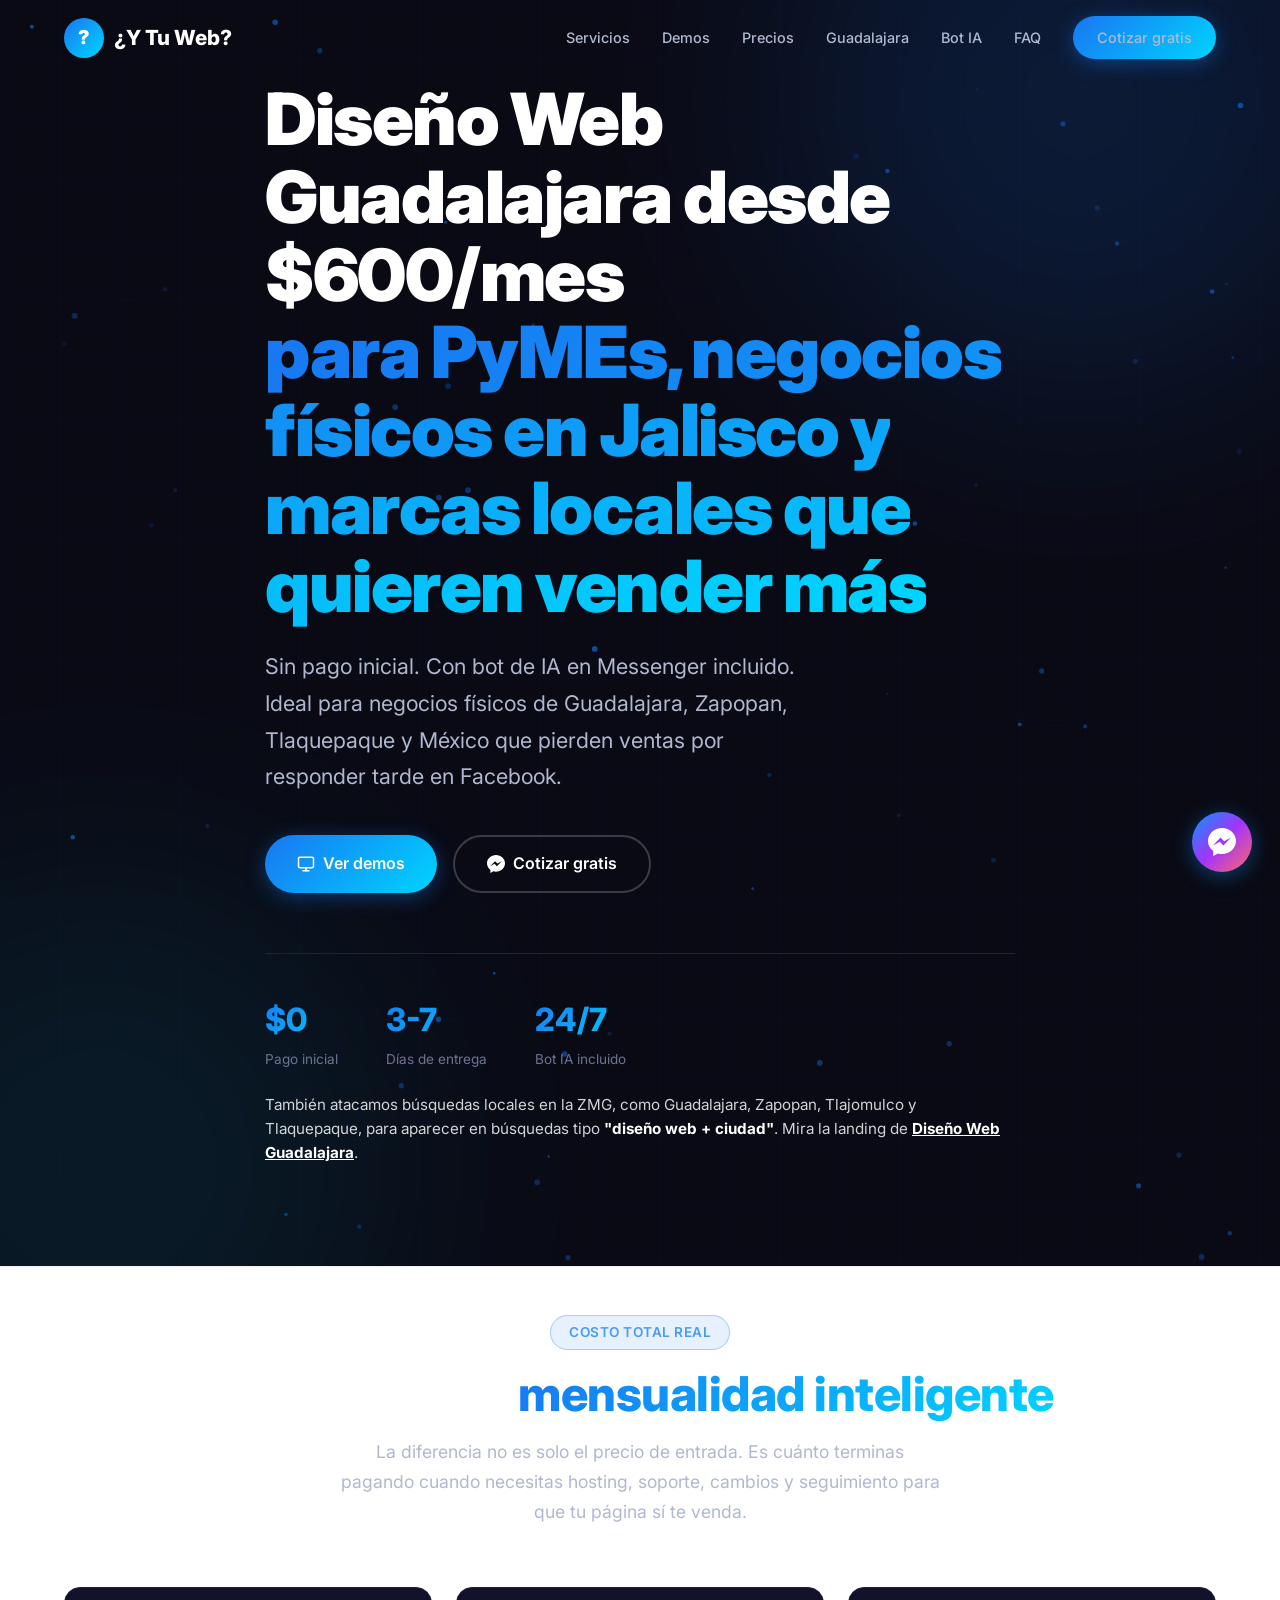
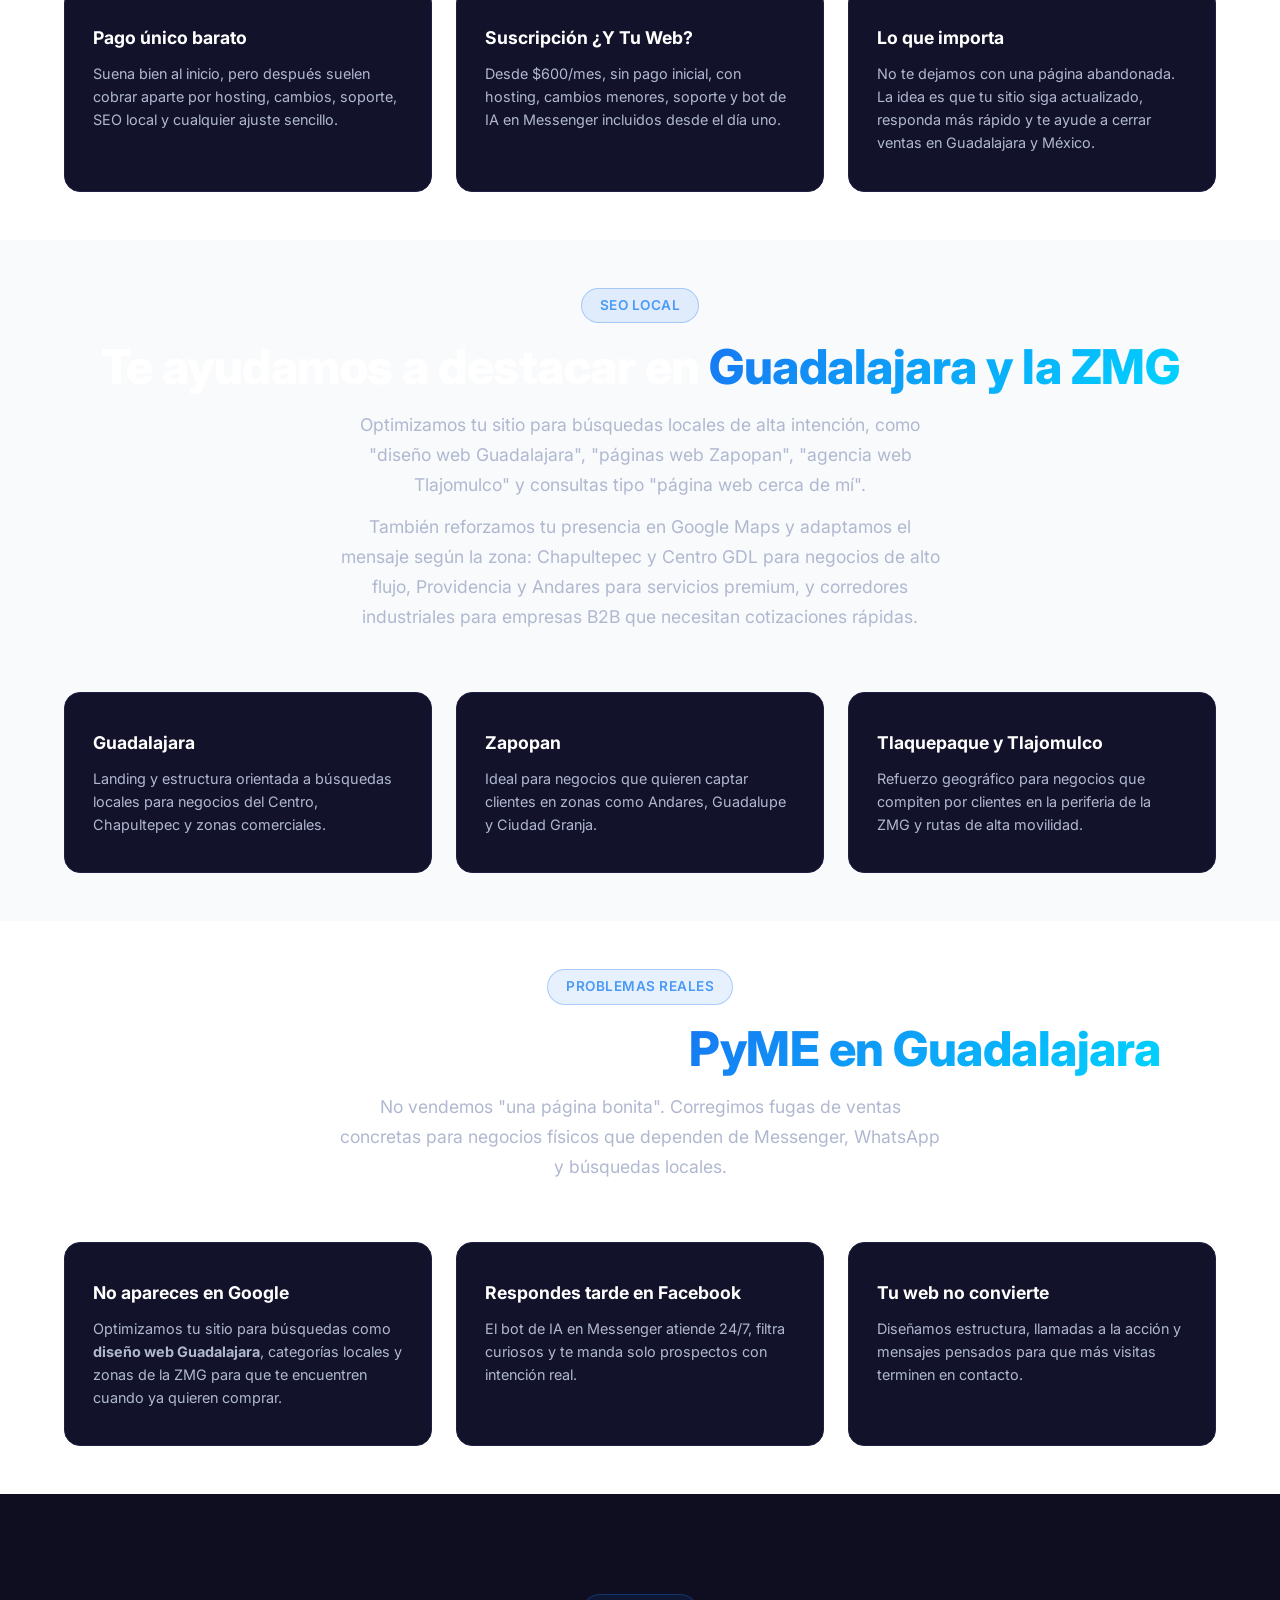
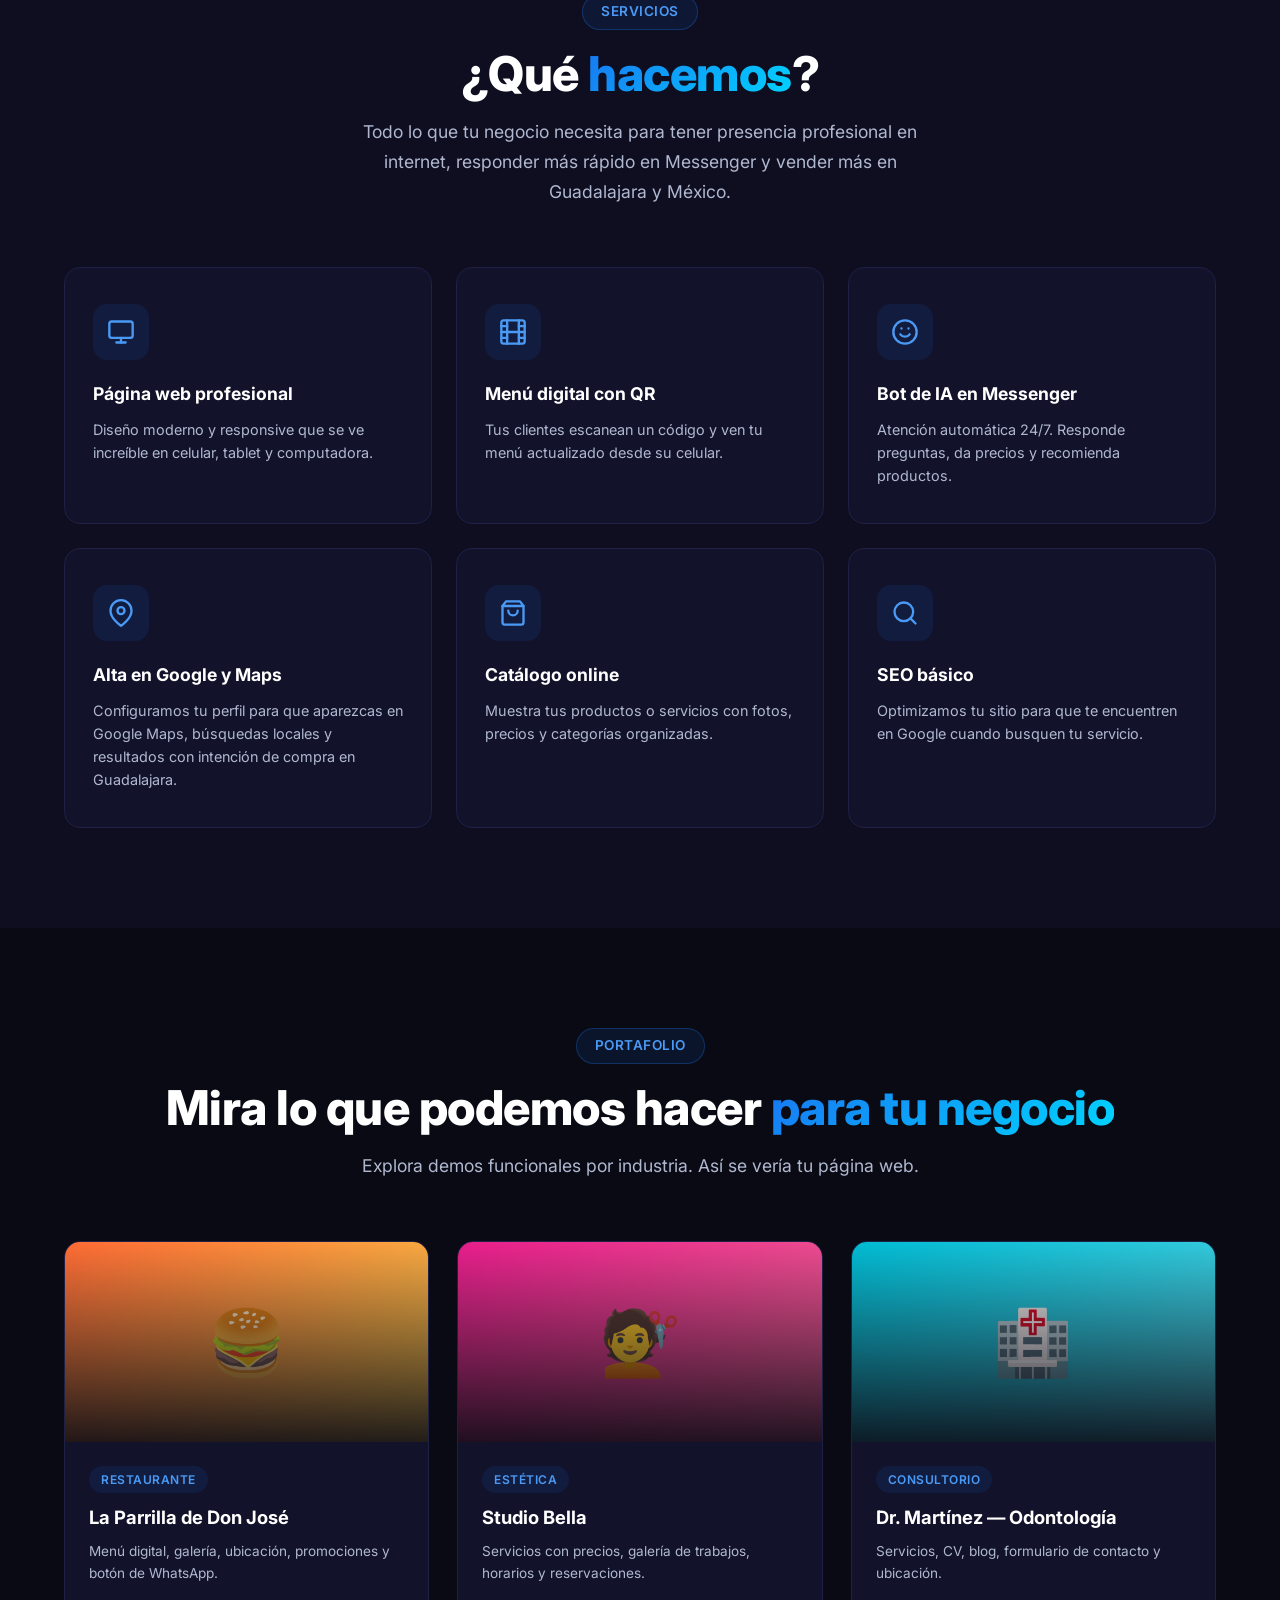
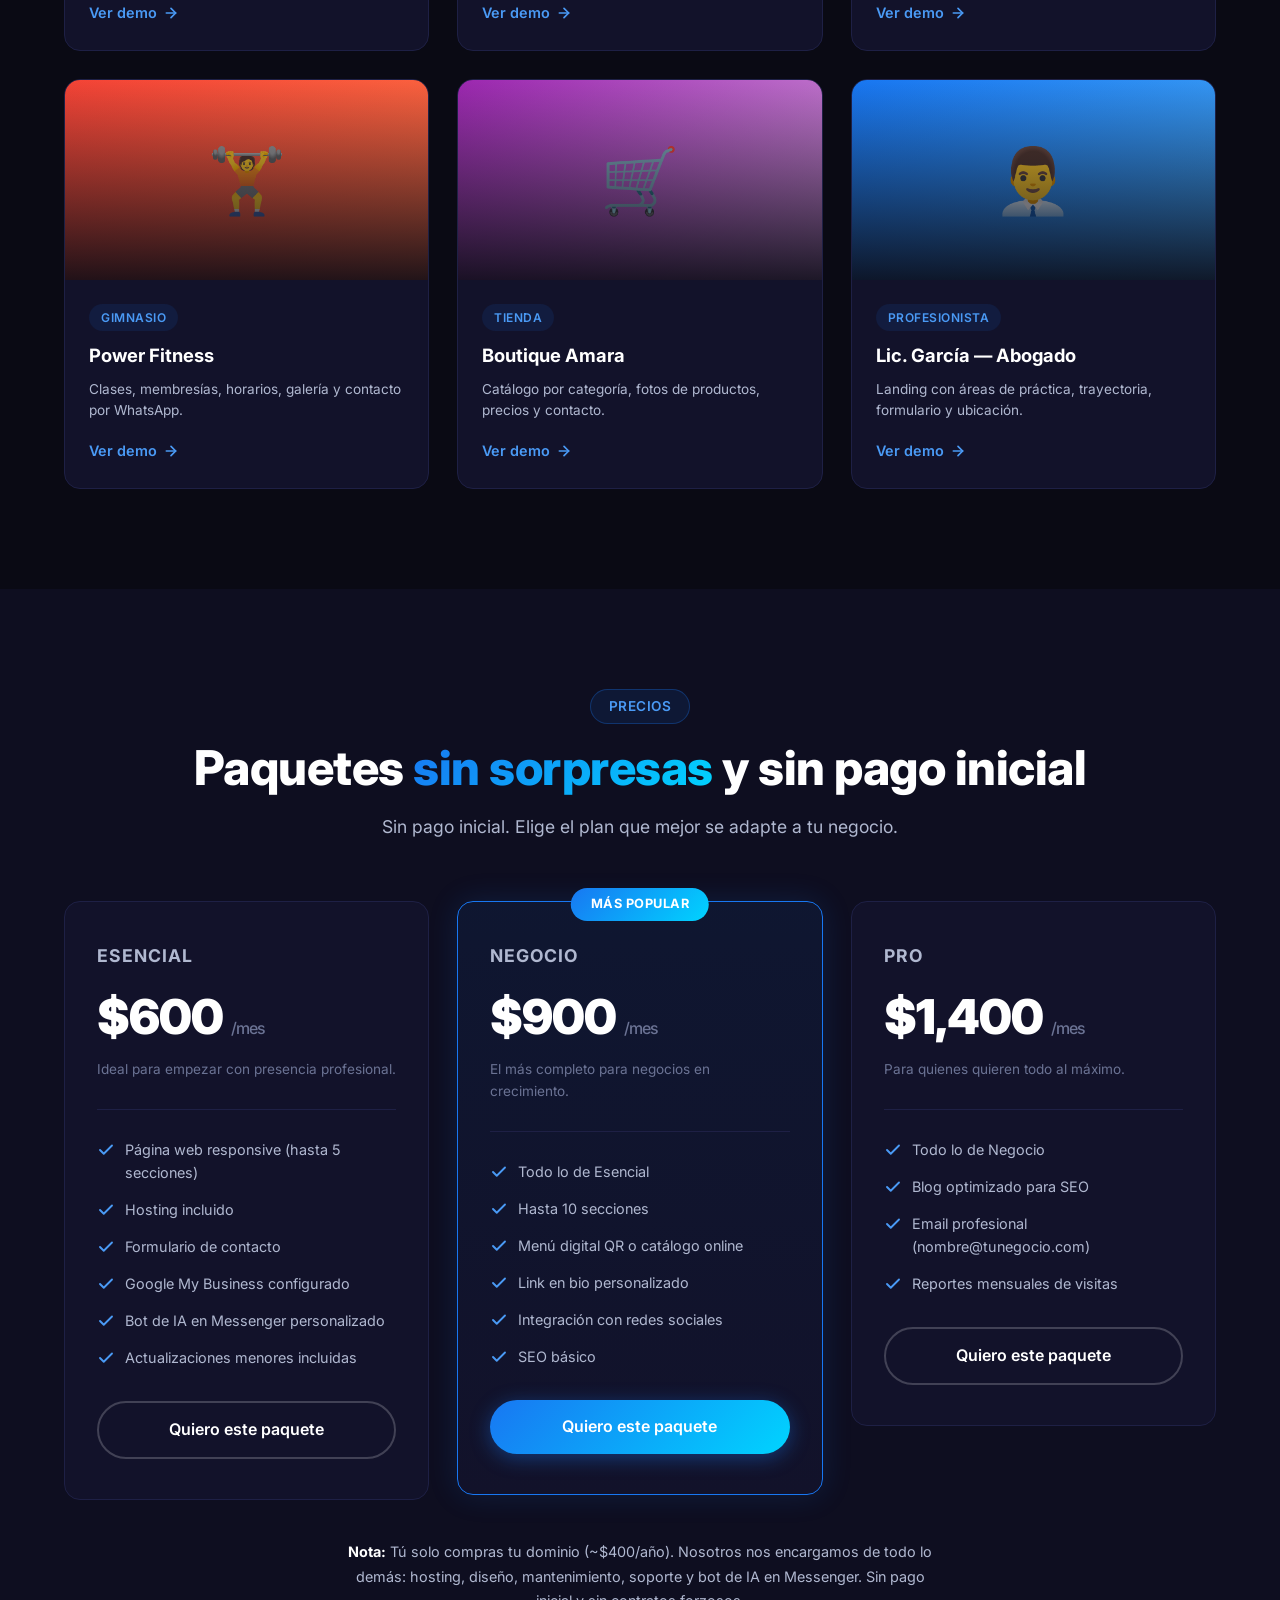
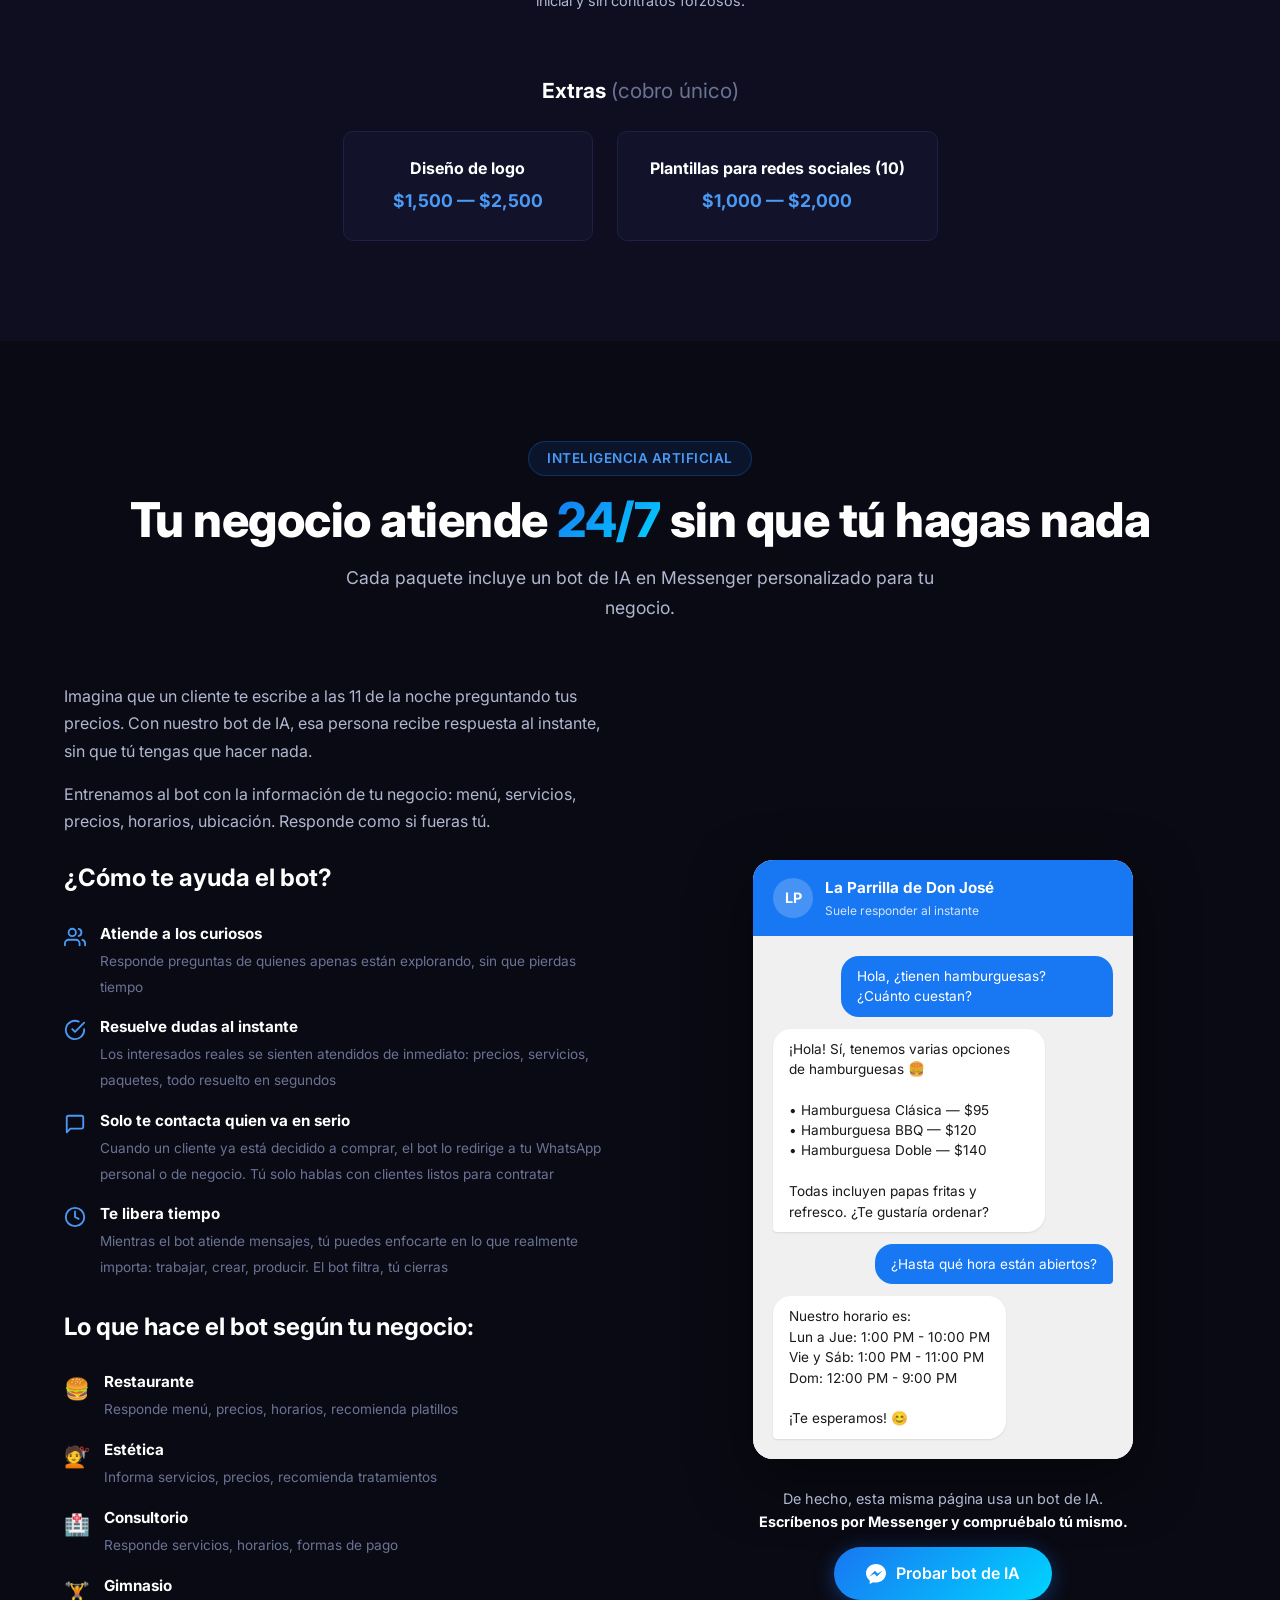
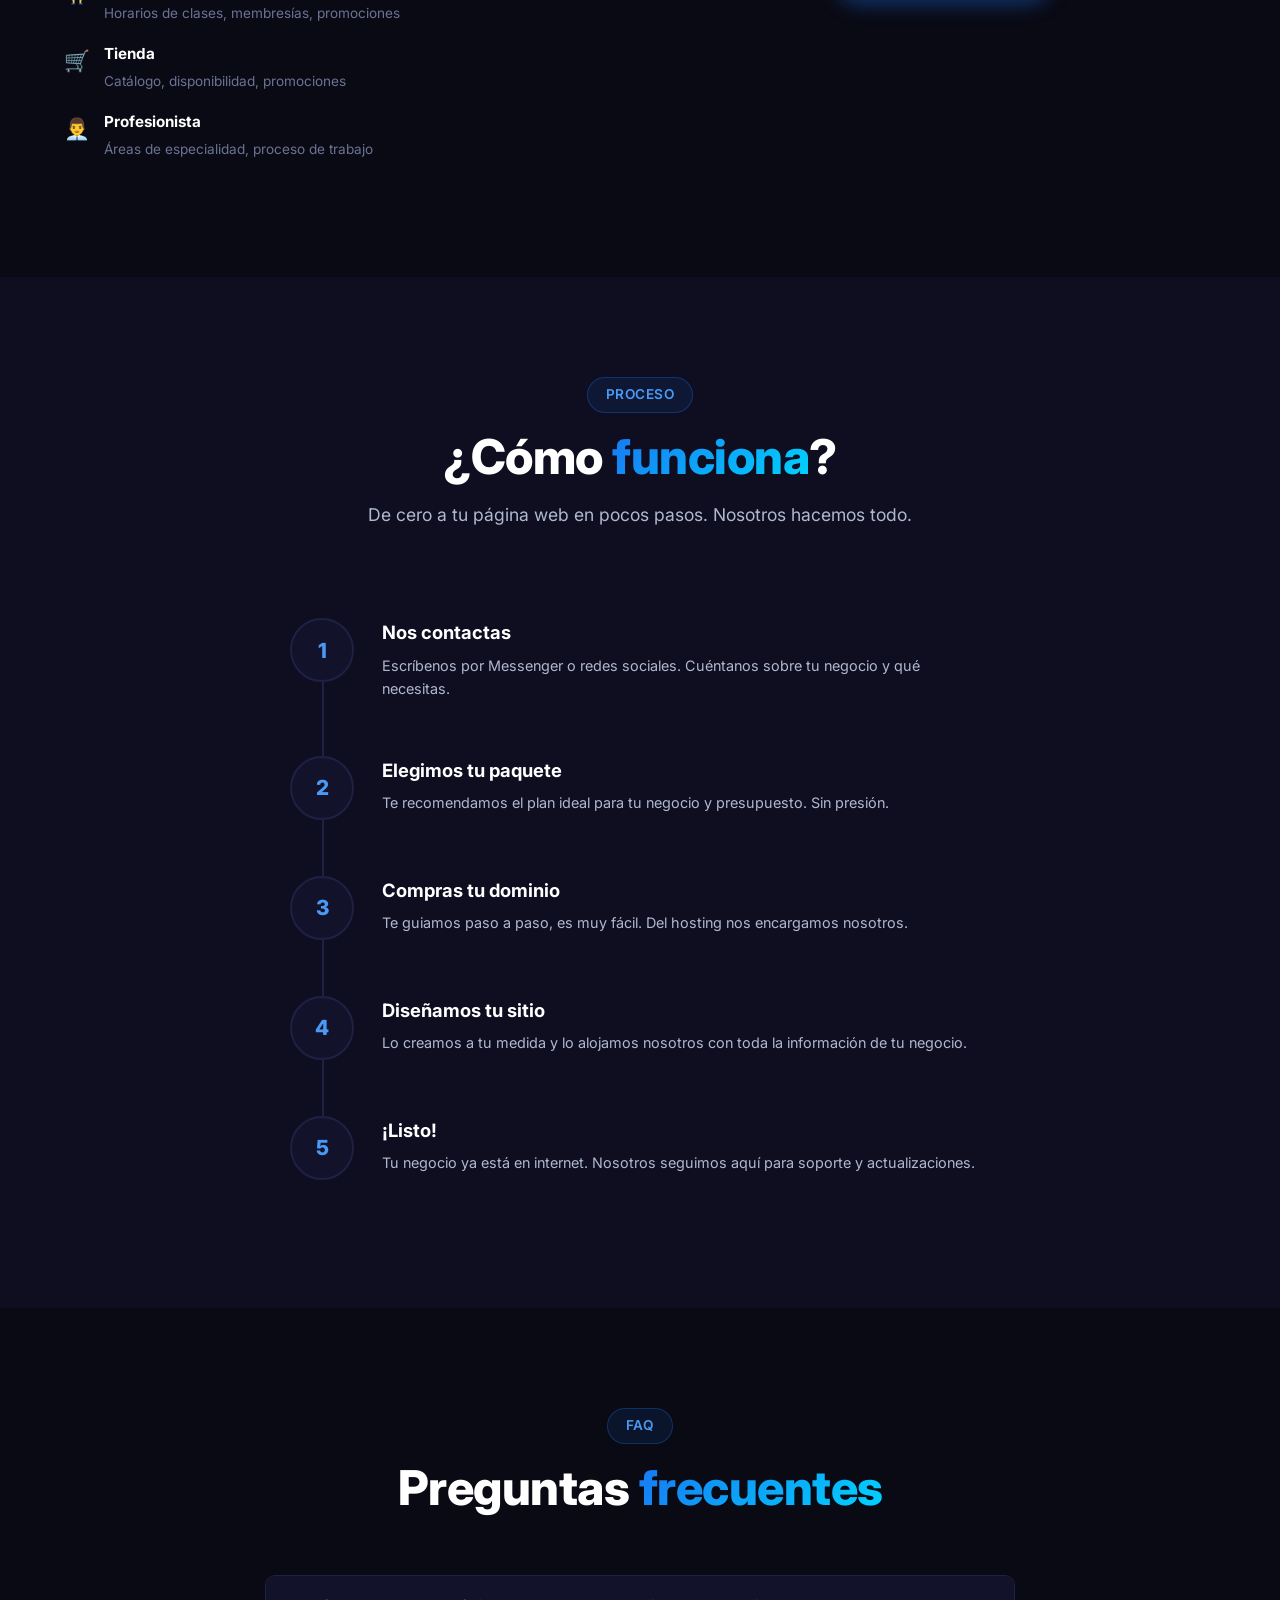
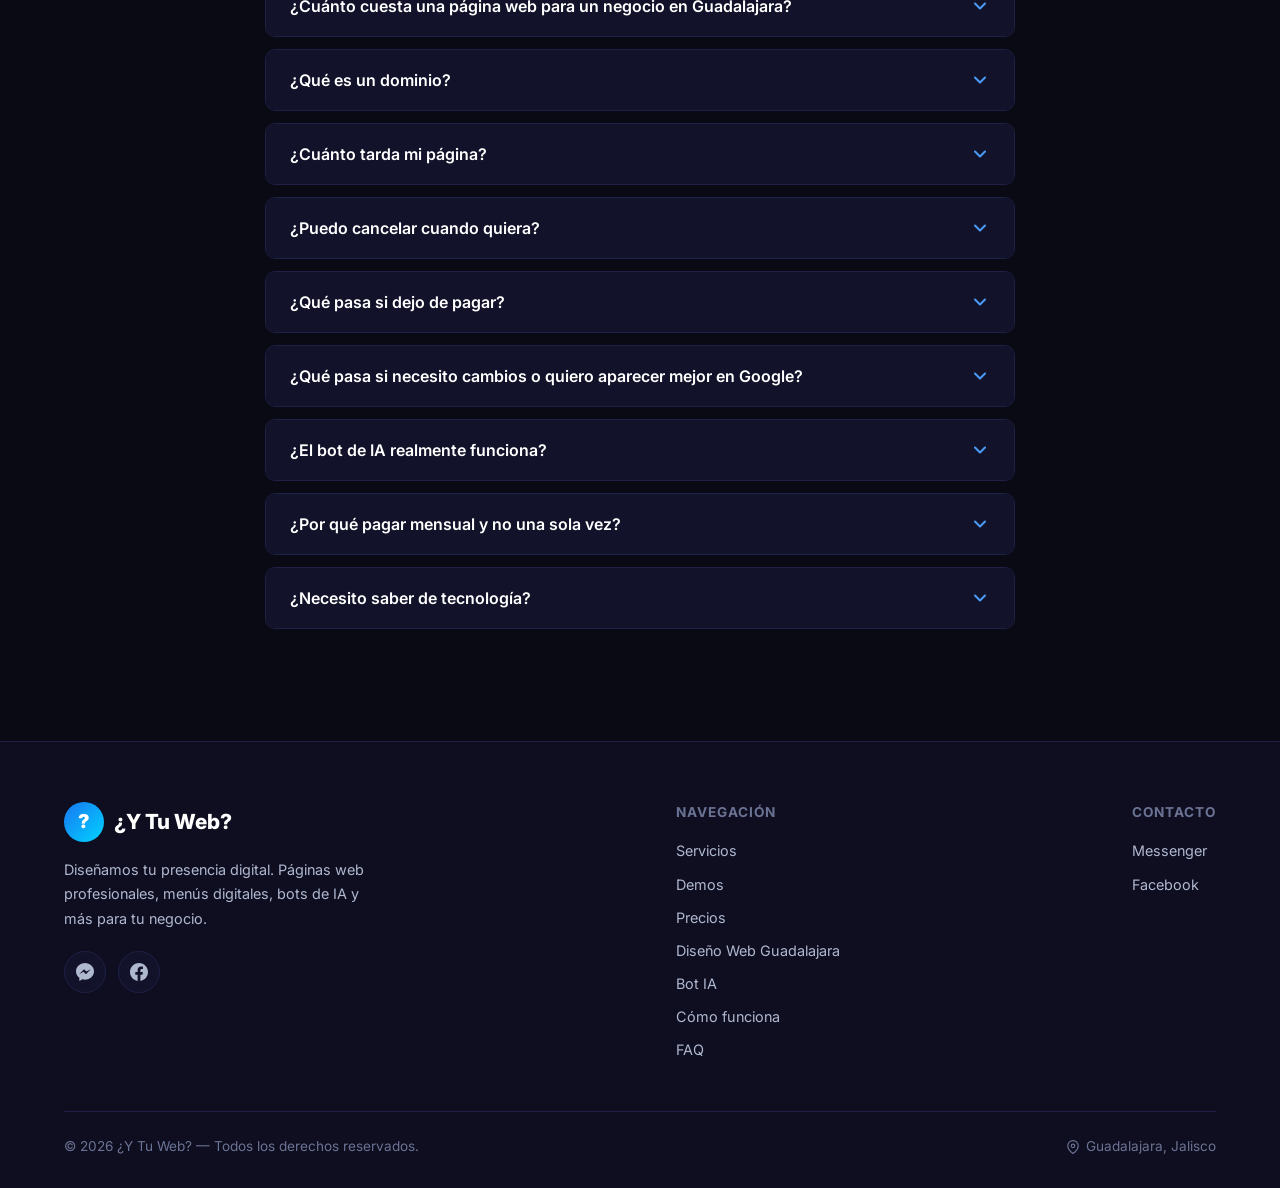
==== index.html @ 3c083272 "seo: correcciones automáticas 2026-05-09" ====
<!DOCTYPE html>
<html lang="es">
<head>
    <meta charset="UTF-8">
    <meta name="viewport" content="width=device-width, initial-scale=1.0">
    <meta name="description" content="Diseño web Guadalajara y México desde $600/mes para PyMEs. Sin pago inicial, hosting incluido y bot de IA en Messenger. Páginas web económicas para negocios físicos que quieren vender más.">
    <meta name="keywords" content="diseño web Guadalajara, diseño web PyMEs Mexico, páginas web económicas pymes México, agencia web suscripcion mensual Mexico, diseño web profesional, página web México, diseño web económico, menú digital, bot IA, Messenger, SEO, sitio web negocio">
    <meta name="author" content="¿Y Tu Web?">
    <meta name="robots" content="index, follow, max-image-preview:large, max-snippet:-1, max-video-preview:-1">
    <meta property="og:title" content="Diseño Web Guadalajara desde $600/mes para PyMEs, sin pago inicial | ¿Y Tu Web?">
    <meta property="og:description" content="Diseño web Guadalajara desde $600/mes, sin pago inicial y con bot de IA en Messenger incluido. Hecho para PyMEs y negocios físicos que no quieren perder ventas por responder tarde.">
    <meta property="og:type" content="website">
    <meta property="og:updated_time" content="2026-05-09T15:00:00-06:00">
    <meta name="theme-color" content="#1877F2">
    <title>Diseño Web Guadalajara y PyMEs México desde $600/mes, sin pago inicial | ¿Y Tu Web?</title>

    <!-- SEO: Canonical + Geo -->
    <link rel="canonical" href="https://ytuweb.mx/">
    <link rel="alternate" hreflang="es-MX" href="https://ytuweb.mx/">
    <link rel="alternate" hreflang="x-default" href="https://ytuweb.mx/">
    <meta name="geo.region" content="MX-JAL">
    <meta name="geo.placename" content="Guadalajara, Jalisco, México">
    <meta name="geo.position" content="20.6597;-103.3496">
    <meta name="ICBM" content="20.6597, -103.3496">

    <!-- Open Graph ampliado -->
    <meta property="og:url" content="https://ytuweb.mx/">
    <meta property="og:locale" content="es_MX">
    <meta property="og:site_name" content="¿Y Tu Web?">
    <meta property="og:image" content="https://ytuweb.mx/assets/og-image.png">
    <meta property="og:image:secure_url" content="https://ytuweb.mx/assets/og-image.png">
    <meta property="og:image:width" content="1200">
    <meta property="og:image:height" content="630">
    <meta property="og:image:alt" content="Diseño Web Guadalajara desde $600 al mes para PyMEs en México">
    <meta property="og:image:type" content="image/png">
    <meta property="business:contact_data:locality" content="Guadalajara">
    <meta property="business:contact_data:region" content="Jalisco">
    <meta property="business:contact_data:country_name" content="México">
    <meta property="business:contact_data:phone_number" content="+52-33-1410-2892">
    <meta name="twitter:card" content="summary_large_image">
    <meta name="twitter:site" content="@ytuwebmx">
    <meta name="twitter:title" content="Diseño Web Guadalajara desde $600/mes, sin pago inicial | ¿Y Tu Web?">
    <meta name="twitter:description" content="Diseño web Guadalajara desde $600/mes, sin pago inicial y con bot de IA en Messenger incluido para PyMEs de México.">
    <meta name="twitter:image" content="https://ytuweb.mx/assets/og-image.png">
    <meta name="twitter:image:alt" content="Diseño Web Guadalajara desde $600 al mes para PyMEs en México">

    <!-- Schema.org JSON-LD: LocalBusiness -->
    <script type="application/ld+json">
    {
      "@context": "https://schema.org",
      "@type": "LocalBusiness",
      "name": "¿Y Tu Web?",
      "url": "https://ytuweb.mx",
      "logo": "https://ytuweb.mx/assets/logo.png",
      "image": "https://ytuweb.mx/assets/og-image.png",
      "description": "Páginas web profesionales para PyMEs en México. Desde $600/mes, sin pago inicial, con hosting incluido y bot de IA en Messenger. Tu negocio en internet en 3 a 7 días hábiles.",
      "priceRange": "$600-$1400 MXN/mes",
      "foundingLocation": {
        "@type": "Place",
        "name": "Guadalajara, Jalisco, México"
      },
      "dateModified": "2026-05-09",
      "telephone": "+52-33-1410-2892",
      "currenciesAccepted": "MXN",
      "paymentAccepted": "Transferencia bancaria, SPEI",
      "areaServed": [
        { "@type": "Country", "name": "México" },
        { "@type": "State", "name": "Jalisco" },
        { "@type": "City", "name": "Guadalajara" },
        { "@type": "City", "name": "Ciudad de México" },
        { "@type": "City", "name": "Monterrey" }
      ],
      "address": {
        "@type": "PostalAddress",
        "streetAddress": "Guadalajara, Jalisco, México",
        "addressLocality": "Guadalajara",
        "addressRegion": "Jalisco",
        "postalCode": "44100",
        "addressCountry": "MX"
      },
      "contactPoint": {
        "@type": "ContactPoint",
        "contactType": "customer service",
        "telephone": "+52-33-1410-2892",
        "availableLanguage": "Spanish",
        "areaServed": "MX",
        "url": "https://m.me/61586769857910"
      },
      "geo": {
        "@type": "GeoCoordinates",
        "latitude": 20.6597,
        "longitude": -103.3496
      },
      "sameAs": [
        "https://www.facebook.com/61586769857910"
      ],
      "hasOfferCatalog": {
        "@type": "OfferCatalog",
        "name": "Planes de página web",
        "itemListElement": [
          {
            "@type": "Offer",
            "name": "Plan Esencial",
            "description": "Página web responsive 5 secciones, hosting, formulario de contacto, Google My Business, Bot IA en Messenger",
            "price": "600",
            "priceCurrency": "MXN",
            "priceSpecification": {
              "@type": "UnitPriceSpecification",
              "price": "600",
              "priceCurrency": "MXN",
              "unitText": "mes"
            }
          },
          {
            "@type": "Offer",
            "name": "Plan Negocio",
            "description": "Hasta 10 secciones, menú QR, link in bio, integración redes sociales, SEO básico",
            "price": "900",
            "priceCurrency": "MXN",
            "priceSpecification": {
              "@type": "UnitPriceSpecification",
              "price": "900",
              "priceCurrency": "MXN",
              "unitText": "mes"
            }
          },
          {
            "@type": "Offer",
            "name": "Plan Pro",
            "description": "Blog SEO optimizado, correo profesional, reportes mensuales, prioridad en soporte",
            "price": "1400",
            "priceCurrency": "MXN",
            "priceSpecification": {
              "@type": "UnitPriceSpecification",
              "price": "1400",
              "priceCurrency": "MXN",
              "unitText": "mes"
            }
          }
        ]
      }
    }
    </script>

    <!-- Schema.org JSON-LD: FAQPage -->
    <script type="application/ld+json">
    {
      "@context": "https://schema.org",
      "@type": "FAQPage",
      "mainEntity": [
        {
          "@type": "Question",
          "name": "¿Qué es un dominio?",
          "acceptedAnswer": {
            "@type": "Answer",
            "text": "Es el nombre de tu página en internet, por ejemplo tunegocio.mx. Cuesta alrededor de $400 al año y nosotros te guiamos para comprarlo."
          }
        },
        {
          "@type": "Question",
          "name": "¿Cuánto tarda mi página?",
          "acceptedAnswer": {
            "@type": "Answer",
            "text": "Entre 3 y 7 días dependiendo del paquete y la cantidad de contenido."
          }
        },
        {
          "@type": "Question",
          "name": "¿Puedo cancelar cuando quiera?",
          "acceptedAnswer": {
            "@type": "Answer",
            "text": "Sí. No hay plazos forzosos ni cobro por cancelación."
          }
        },
        {
          "@type": "Question",
          "name": "¿El bot de IA realmente funciona?",
          "acceptedAnswer": {
            "@type": "Answer",
            "text": "Sí. Lo entrenamos con la información de tu negocio para responder automáticamente por Messenger como si fueras tú."
          }
        },
        {
          "@type": "Question",
          "name": "¿Por qué pagar mensual y no una sola vez?",
          "acceptedAnswer": {
            "@type": "Answer",
            "text": "Porque aquí no pagas solo una página. Pagas hosting, mantenimiento, cambios menores, soporte y el bot de IA activo todos los meses. Una página de pago único suele requerir una inversión inicial alta y luego cobra aparte por cada ajuste."
          }
        },
        {
          "@type": "Question",
          "name": "¿Incluyen alta en Google y apoyo para aparecer en Maps?",
          "acceptedAnswer": {
            "@type": "Answer",
            "text": "Sí. En nuestros paquetes configuramos tu perfil de Google Business Profile para ayudarte a aparecer en Google Maps y reforzar tu visibilidad local junto con tu página web."
          }
        }
      ]
    }
    </script>

    <!-- Schema.org JSON-LD: Organization -->
    <script type="application/ld+json">
    {
      "@context": "https://schema.org",
      "@type": "Organization",
      "@id": "https://ytuweb.mx/#organization",
      "name": "¿Y Tu Web?",
      "url": "https://ytuweb.mx",
      "logo": "https://ytuweb.mx/assets/logo.png",
      "image": "https://ytuweb.mx/assets/og-image.png",
      "description": "Diseño web por suscripción para PyMEs en México desde $600/mes, sin pago inicial y con bot de IA en Messenger.",
      "telephone": "+52-33-1410-2892",
      "sameAs": [
        "https://www.facebook.com/61586769857910"
      ]
    }
    </script>

    <!-- Schema.org JSON-LD: WebSite -->
    <script type="application/ld+json">
    {
      "@context": "https://schema.org",
      "@type": "WebSite",
      "@id": "https://ytuweb.mx/#website",
      "name": "¿Y Tu Web?",
      "url": "https://ytuweb.mx",
      "description": "Páginas web profesionales para PyMEs en México desde $600/mes",
      "inLanguage": "es-MX",
      "publisher": {
        "@id": "https://ytuweb.mx/#organization"
      }
    }
    </script>

    <!-- Schema.org JSON-LD: WebPage -->
    <script type="application/ld+json">
    {
      "@context": "https://schema.org",
      "@type": "WebPage",
      "@id": "https://ytuweb.mx/#webpage",
      "url": "https://ytuweb.mx/",
      "name": "Diseño Web Guadalajara y PyMEs México desde $600/mes, sin pago inicial | ¿Y Tu Web?",
      "description": "Diseño web Guadalajara y México desde $600/mes para PyMEs. Sin pago inicial, hosting incluido y bot de IA en Messenger.",
      "inLanguage": "es-MX",
      "isPartOf": {
        "@id": "https://ytuweb.mx/#website"
      },
      "about": {
        "@id": "https://ytuweb.mx/#organization"
      },
      "breadcrumb": {
        "@id": "https://ytuweb.mx/#breadcrumb"
      },
      "dateModified": "2026-05-09"
    }
    </script>

    <!-- Schema.org JSON-LD: Service -->
    <script type="application/ld+json">
    {
      "@context": "https://schema.org",
      "@type": "Service",
      "name": "Diseño web por suscripción para PyMEs en México",
      "serviceType": "Diseño web profesional con bot de IA en Messenger",
      "provider": {
        "@type": "LocalBusiness",
        "name": "¿Y Tu Web?",
        "url": "https://ytuweb.mx"
      },
      "areaServed": [
        { "@type": "Country", "name": "México" },
        { "@type": "City", "name": "Guadalajara" },
        { "@type": "City", "name": "Zapopan" },
        { "@type": "City", "name": "Tlaquepaque" },
        { "@type": "City", "name": "Tlajomulco de Zúñiga" }
      ],
      "offers": {
        "@type": "AggregateOffer",
        "lowPrice": "600",
        "highPrice": "1400",
        "priceCurrency": "MXN",
        "offerCount": "3"
      }
    }
    </script>

    <!-- Schema.org JSON-LD: BreadcrumbList -->
    <script type="application/ld+json">
    {
      "@context": "https://schema.org",
      "@type": "BreadcrumbList",
      "@id": "https://ytuweb.mx/#breadcrumb",
      "itemListElement": [
        {
          "@type": "ListItem",
          "position": 1,
          "name": "Inicio",
          "item": "https://ytuweb.mx/"
        }
      ]
    }
    </script>

    <!-- Favicon SVG -->
    <link rel="icon" type="image/svg+xml" href="data:image/svg+xml,<svg xmlns='http://www.w3.org/2000/svg' viewBox='0 0 100 100'><circle cx='50' cy='50' r='48' fill='%231877F2'/><text x='50' y='68' text-anchor='middle' font-size='50' font-weight='bold' fill='white'>?</text></svg>">

    <!-- Google Fonts -->
    <link rel="preconnect" href="https://fonts.googleapis.com">
    <link rel="preconnect" href="https://fonts.gstatic.com" crossorigin>
    <link rel="dns-prefetch" href="https://fonts.googleapis.com">
    <link rel="dns-prefetch" href="https://fonts.gstatic.com">
    <link href="https://fonts.googleapis.com/css2?family=Inter:wght@400;500;600;700;800;900&display=swap" rel="stylesheet">

    <link rel="preload" href="css/style.css" as="style">
    <link rel="preload" href="js/main.js" as="script">
    <link rel="stylesheet" href="css/style.css">
</head>
<body>

<!-- ========== NAVBAR ========== -->
<nav class="navbar">
    <div class="container">
        <a href="/" class="nav-logo" aria-label="Ir al inicio de ¿Y Tu Web?">
            <div class="logo-icon">?</div>
            <span>¿Y Tu Web?</span>
        </a>
        <div class="nav-links">
            <a href="#que-hacemos">Servicios</a>
            <a href="#demos">Demos</a>
            <a href="#precios">Precios</a>
            <a href="/guadalajara.html">Guadalajara</a>
            <a href="#bot-ia">Bot IA</a>
            <a href="#faq">FAQ</a>
            <a href="https://m.me/61586769857910" target="_blank" rel="noopener noreferrer" class="btn btn-primary btn-sm nav-cta">Cotizar gratis</a>
        </div>
        <button class="hamburger" aria-label="Menú">
            <span></span>
            <span></span>
            <span></span>
        </button>
    </div>
</nav>

<!-- ========== HERO ========== -->
<section class="hero" id="inicio">
    <div class="hero-bg">
        <canvas id="hero-canvas"></canvas>
        <div class="hero-glow hero-glow-1"></div>
        <div class="hero-glow hero-glow-2"></div>
    </div>
    <div class="container">
        <div class="hero-content">
            <h1 class="hero-title">
                Diseño Web Guadalajara desde $600/mes<br>
                <span class="highlight">para PyMEs, negocios físicos en Jalisco y marcas locales que quieren vender más</span>
            </h1>
            <p class="hero-subtitle">
                Sin pago inicial. Con bot de IA en Messenger incluido. Ideal para negocios físicos de Guadalajara, Zapopan, Tlaquepaque y México que pierden ventas por responder tarde en Facebook.
            </p>
            <div class="hero-buttons">
                <a href="#demos" class="btn btn-primary">
                    <svg width="18" height="18" viewBox="0 0 24 24" fill="none" stroke="currentColor" stroke-width="2" stroke-linecap="round" stroke-linejoin="round"><rect x="2" y="3" width="20" height="14" rx="2"/><line x1="8" y1="21" x2="16" y2="21"/><line x1="12" y1="17" x2="12" y2="21"/></svg>
                    Ver demos
                </a>
                <a href="https://m.me/61586769857910" target="_blank" rel="noopener noreferrer" class="btn btn-outline">
                    <svg width="18" height="18" viewBox="0 0 24 24" fill="currentColor"><path d="M12 0C5.373 0 0 4.974 0 11.111c0 3.498 1.744 6.614 4.469 8.654V24l4.088-2.242c1.092.3 2.246.464 3.443.464 6.627 0 12-4.975 12-11.111C24 4.974 18.627 0 12 0zm1.191 14.963l-3.055-3.26-5.963 3.26L10.732 8.2l3.131 3.259L19.752 8.2l-6.561 6.763z"/></svg>
                    Cotizar gratis
                </a>
            </div>
            <div class="hero-stats">
                <div class="hero-stat">
                    <div class="hero-stat-number">$0</div>
                    <div class="hero-stat-label">Pago inicial</div>
                </div>
                <div class="hero-stat">
                    <div class="hero-stat-number">3-7</div>
                    <div class="hero-stat-label">Días de entrega</div>
                </div>
                <div class="hero-stat">
                    <div class="hero-stat-number">24/7</div>
                    <div class="hero-stat-label">Bot IA incluido</div>
                </div>
            </div>
            <p style="margin-top: 22px; color: rgba(255,255,255,0.82); font-size: 0.95rem;">
                También atacamos búsquedas locales en la ZMG, como Guadalajara, Zapopan, Tlajomulco y Tlaquepaque, para aparecer en búsquedas tipo
                <strong style="color:#fff;">"diseño web + ciudad"</strong>. Mira la landing de
                <a href="/guadalajara.html" style="color: #fff; font-weight: 700; text-decoration: underline;">Diseño Web Guadalajara</a>.
            </p>
        </div>
    </div>
</section>

<!-- ========== TCO / OBJECIÓN MENSUALIDAD ========== -->
<section id="tco" style="padding: 48px 0; background: #ffffff; border-top: 1px solid rgba(15,23,42,0.06);">
    <div class="container">
        <div class="section-header reveal">
            <span class="section-badge">Costo total real</span>
            <h2 class="section-title">¿Pago único o <span class="highlight">mensualidad inteligente</span>?</h2>
            <p class="section-subtitle">La diferencia no es solo el precio de entrada. Es cuánto terminas pagando cuando necesitas hosting, soporte, cambios y seguimiento para que tu página sí te venda.</p>
        </div>
        <div class="services-grid">
            <div class="service-card reveal reveal-delay-1">
                <h3>Pago único barato</h3>
                <p>Suena bien al inicio, pero después suelen cobrar aparte por hosting, cambios, soporte, SEO local y cualquier ajuste sencillo.</p>
            </div>
            <div class="service-card reveal reveal-delay-2">
                <h3>Suscripción ¿Y Tu Web?</h3>
                <p>Desde $600/mes, sin pago inicial, con hosting, cambios menores, soporte y bot de IA en Messenger incluidos desde el día uno.</p>
            </div>
            <div class="service-card reveal reveal-delay-3">
                <h3>Lo que importa</h3>
                <p>No te dejamos con una página abandonada. La idea es que tu sitio siga actualizado, responda más rápido y te ayude a cerrar ventas en Guadalajara y México.</p>
            </div>
        </div>
    </div>
</section>

<!-- ========== COBERTURA LOCAL SEO ========== -->
<section id="cobertura-local" style="background:#f8fafc; padding:48px 0;">
    <div class="container">
        <div class="section-header reveal">
            <span class="section-badge">SEO local</span>
            <h2 class="section-title">Te ayudamos a destacar en <span class="highlight">Guadalajara y la ZMG</span></h2>
            <p class="section-subtitle">Optimizamos tu sitio para búsquedas locales de alta intención, como "diseño web Guadalajara", "páginas web Zapopan", "agencia web Tlajomulco" y consultas tipo "página web cerca de mí".</p>
            <p class="section-subtitle" style="margin-top: 12px;">También reforzamos tu presencia en Google Maps y adaptamos el mensaje según la zona: Chapultepec y Centro GDL para negocios de alto flujo, Providencia y Andares para servicios premium, y corredores industriales para empresas B2B que necesitan cotizaciones rápidas.</p>
        </div>
        <div class="services-grid">
            <div class="service-card reveal reveal-delay-1">
                <h3>Guadalajara</h3>
                <p>Landing y estructura orientada a búsquedas locales para negocios del Centro, Chapultepec y zonas comerciales.</p>
            </div>
            <div class="service-card reveal reveal-delay-2">
                <h3>Zapopan</h3>
                <p>Ideal para negocios que quieren captar clientes en zonas como Andares, Guadalupe y Ciudad Granja.</p>
            </div>
            <div class="service-card reveal reveal-delay-3">
                <h3>Tlaquepaque y Tlajomulco</h3>
                <p>Refuerzo geográfico para negocios que compiten por clientes en la periferia de la ZMG y rutas de alta movilidad.</p>
            </div>
        </div>
    </div>
</section>

<!-- ========== PROBLEMAS QUE RESOLVEMOS ========== -->
<section id="problemas" style="padding: 48px 0; background: #fff;">
    <div class="container">
        <div class="section-header reveal">
            <span class="section-badge">Problemas reales</span>
            <h2 class="section-title">Lo que más le duele a una <span class="highlight">PyME en Guadalajara</span></h2>
            <p class="section-subtitle">No vendemos "una página bonita". Corregimos fugas de ventas concretas para negocios físicos que dependen de Messenger, WhatsApp y búsquedas locales.</p>
        </div>
        <div class="services-grid">
            <div class="service-card reveal reveal-delay-1">
                <h3>No apareces en Google</h3>
                <p>Optimizamos tu sitio para búsquedas como <strong>diseño web Guadalajara</strong>, categorías locales y zonas de la ZMG para que te encuentren cuando ya quieren comprar.</p>
            </div>
            <div class="service-card reveal reveal-delay-2">
                <h3>Respondes tarde en Facebook</h3>
                <p>El bot de IA en Messenger atiende 24/7, filtra curiosos y te manda solo prospectos con intención real.</p>
            </div>
            <div class="service-card reveal reveal-delay-3">
                <h3>Tu web no convierte</h3>
                <p>Diseñamos estructura, llamadas a la acción y mensajes pensados para que más visitas terminen en contacto.</p>
            </div>
        </div>
    </div>
</section>

<!-- ========== QUE HACEMOS ========== -->
<section id="que-hacemos">
    <div class="container">
        <div class="section-header reveal">
            <span class="section-badge">Servicios</span>
            <h2 class="section-title">¿Qué <span class="highlight">hacemos</span>?</h2>
            <p class="section-subtitle">Todo lo que tu negocio necesita para tener presencia profesional en internet, responder más rápido en Messenger y vender más en Guadalajara y México.</p>
        </div>
        <div class="services-grid">
            <div class="service-card reveal reveal-delay-1">
                <div class="service-icon">
                    <svg width="28" height="28" viewBox="0 0 24 24" fill="none" stroke="currentColor" stroke-width="2" stroke-linecap="round" stroke-linejoin="round"><rect x="2" y="3" width="20" height="14" rx="2"/><line x1="8" y1="21" x2="16" y2="21"/><line x1="12" y1="17" x2="12" y2="21"/></svg>
                </div>
                <h3>Página web profesional</h3>
                <p>Diseño moderno y responsive que se ve increíble en celular, tablet y computadora.</p>
            </div>
            <div class="service-card reveal reveal-delay-2">
                <div class="service-icon">
                    <svg width="28" height="28" viewBox="0 0 24 24" fill="none" stroke="currentColor" stroke-width="2" stroke-linecap="round" stroke-linejoin="round"><rect x="2" y="2" width="20" height="20" rx="2"/><path d="M7 2v20"/><path d="M17 2v20"/><path d="M2 12h20"/><path d="M2 7h5"/><path d="M2 17h5"/><path d="M17 7h5"/><path d="M17 17h5"/></svg>
                </div>
                <h3>Menú digital con QR</h3>
                <p>Tus clientes escanean un código y ven tu menú actualizado desde su celular.</p>
            </div>
            <div class="service-card reveal reveal-delay-3">
                <div class="service-icon">
                    <svg width="28" height="28" viewBox="0 0 24 24" fill="none" stroke="currentColor" stroke-width="2" stroke-linecap="round" stroke-linejoin="round"><path d="M12 2a10 10 0 0 1 10 10 10 10 0 0 1-10 10A10 10 0 0 1 2 12 10 10 0 0 1 12 2z"/><path d="M8 14s1.5 2 4 2 4-2 4-2"/><line x1="9" y1="9" x2="9.01" y2="9"/><line x1="15" y1="9" x2="15.01" y2="9"/></svg>
                </div>
                <h3>Bot de IA en Messenger</h3>
                <p>Atención automática 24/7. Responde preguntas, da precios y recomienda productos.</p>
            </div>
            <div class="service-card reveal reveal-delay-4">
                <div class="service-icon">
                    <svg width="28" height="28" viewBox="0 0 24 24" fill="none" stroke="currentColor" stroke-width="2" stroke-linecap="round" stroke-linejoin="round"><path d="M21 10c0 7-9 13-9 13s-9-6-9-13a9 9 0 0 1 18 0z"/><circle cx="12" cy="10" r="3"/></svg>
                </div>
                <h3>Alta en Google y Maps</h3>
                <p>Configuramos tu perfil para que aparezcas en Google Maps, búsquedas locales y resultados con intención de compra en Guadalajara.</p>
            </div>
            <div class="service-card reveal reveal-delay-5">
                <div class="service-icon">
                    <svg width="28" height="28" viewBox="0 0 24 24" fill="none" stroke="currentColor" stroke-width="2" stroke-linecap="round" stroke-linejoin="round"><path d="M6 2L3 6v14a2 2 0 002 2h14a2 2 0 002-2V6l-3-4z"/><line x1="3" y1="6" x2="21" y2="6"/><path d="M16 10a4 4 0 01-8 0"/></svg>
                </div>
                <h3>Catálogo online</h3>
                <p>Muestra tus productos o servicios con fotos, precios y categorías organizadas.</p>
            </div>
            <div class="service-card reveal reveal-delay-6">
                <div class="service-icon">
                    <svg width="28" height="28" viewBox="0 0 24 24" fill="none" stroke="currentColor" stroke-width="2" stroke-linecap="round" stroke-linejoin="round"><circle cx="11" cy="11" r="8"/><line x1="21" y1="21" x2="16.65" y2="16.65"/></svg>
                </div>
                <h3>SEO básico</h3>
                <p>Optimizamos tu sitio para que te encuentren en Google cuando busquen tu servicio.</p>
            </div>
        </div>
    </div>
</section>

<!-- ========== DEMOS ========== -->
<section id="demos">
    <div class="container">
        <div class="section-header reveal">
            <span class="section-badge">Portafolio</span>
            <h2 class="section-title">Mira lo que podemos hacer <span class="highlight">para tu negocio</span></h2>
            <p class="section-subtitle">Explora demos funcionales por industria. Así se vería tu página web.</p>
        </div>
        <div class="demos-grid">

            <!-- Restaurante -->
            <a href="demos/restaurante.html" class="demo-card reveal reveal-delay-1">
                <div class="demo-card-image">
                    <div class="demo-gradient" style="background: linear-gradient(135deg, #ff6b35, #f7c948);">
                        <span style="font-size:4rem;">🍔</span>
                    </div>
                    <div class="demo-overlay"></div>
                </div>
                <div class="demo-card-body">
                    <span class="demo-card-industry">Restaurante</span>
                    <h3>La Parrilla de Don José</h3>
                    <p>Menú digital, galería, ubicación, promociones y botón de WhatsApp.</p>
                    <span class="demo-card-link">
                        Ver demo
                        <svg width="16" height="16" viewBox="0 0 24 24" fill="none" stroke="currentColor" stroke-width="2.5" stroke-linecap="round" stroke-linejoin="round"><line x1="5" y1="12" x2="19" y2="12"/><polyline points="12 5 19 12 12 19"/></svg>
                    </span>
                </div>
            </a>

            <!-- Estética -->
            <a href="demos/estetica.html" class="demo-card reveal reveal-delay-2">
                <div class="demo-card-image">
                    <div class="demo-gradient" style="background: linear-gradient(135deg, #e91e8c, #f06292);">
                        <span style="font-size:4rem;">💇</span>
                    </div>
                    <div class="demo-overlay"></div>
                </div>
                <div class="demo-card-body">
                    <span class="demo-card-industry">Estética</span>
                    <h3>Studio Bella</h3>
                    <p>Servicios con precios, galería de trabajos, horarios y reservaciones.</p>
                    <span class="demo-card-link">
                        Ver demo
                        <svg width="16" height="16" viewBox="0 0 24 24" fill="none" stroke="currentColor" stroke-width="2.5" stroke-linecap="round" stroke-linejoin="round"><line x1="5" y1="12" x2="19" y2="12"/><polyline points="12 5 19 12 12 19"/></svg>
                    </span>
                </div>
            </a>

            <!-- Consultorio -->
            <a href="demos/consultorio.html" class="demo-card reveal reveal-delay-3">
                <div class="demo-card-image">
                    <div class="demo-gradient" style="background: linear-gradient(135deg, #00bcd4, #4dd0e1);">
                        <span style="font-size:4rem;">🏥</span>
                    </div>
                    <div class="demo-overlay"></div>
                </div>
                <div class="demo-card-body">
                    <span class="demo-card-industry">Consultorio</span>
                    <h3>Dr. Martínez — Odontología</h3>
                    <p>Servicios, CV, blog, formulario de contacto y ubicación.</p>
                    <span class="demo-card-link">
                        Ver demo
                        <svg width="16" height="16" viewBox="0 0 24 24" fill="none" stroke="currentColor" stroke-width="2.5" stroke-linecap="round" stroke-linejoin="round"><line x1="5" y1="12" x2="19" y2="12"/><polyline points="12 5 19 12 12 19"/></svg>
                    </span>
                </div>
            </a>

            <!-- Gimnasio -->
            <a href="demos/gimnasio.html" class="demo-card reveal reveal-delay-4">
                <div class="demo-card-image">
                    <div class="demo-gradient" style="background: linear-gradient(135deg, #f44336, #ff7043);">
                        <span style="font-size:4rem;">🏋️</span>
                    </div>
                    <div class="demo-overlay"></div>
                </div>
                <div class="demo-card-body">
                    <span class="demo-card-industry">Gimnasio</span>
                    <h3>Power Fitness</h3>
                    <p>Clases, membresías, horarios, galería y contacto por WhatsApp.</p>
                    <span class="demo-card-link">
                        Ver demo
                        <svg width="16" height="16" viewBox="0 0 24 24" fill="none" stroke="currentColor" stroke-width="2.5" stroke-linecap="round" stroke-linejoin="round"><line x1="5" y1="12" x2="19" y2="12"/><polyline points="12 5 19 12 12 19"/></svg>
                    </span>
                </div>
            </a>

            <!-- Tienda -->
            <a href="demos/tienda.html" class="demo-card reveal reveal-delay-5">
                <div class="demo-card-image">
                    <div class="demo-gradient" style="background: linear-gradient(135deg, #9c27b0, #ce93d8);">
                        <span style="font-size:4rem;">🛒</span>
                    </div>
                    <div class="demo-overlay"></div>
                </div>
                <div class="demo-card-body">
                    <span class="demo-card-industry">Tienda</span>
                    <h3>Boutique Amara</h3>
                    <p>Catálogo por categoría, fotos de productos, precios y contacto.</p>
                    <span class="demo-card-link">
                        Ver demo
                        <svg width="16" height="16" viewBox="0 0 24 24" fill="none" stroke="currentColor" stroke-width="2.5" stroke-linecap="round" stroke-linejoin="round"><line x1="5" y1="12" x2="19" y2="12"/><polyline points="12 5 19 12 12 19"/></svg>
                    </span>
                </div>
            </a>

            <!-- Profesionista -->
            <a href="demos/profesionista.html" class="demo-card reveal reveal-delay-6">
                <div class="demo-card-image">
                    <div class="demo-gradient" style="background: linear-gradient(135deg, #1877F2, #42a5f5);">
                        <span style="font-size:4rem;">👨‍💼</span>
                    </div>
                    <div class="demo-overlay"></div>
                </div>
                <div class="demo-card-body">
                    <span class="demo-card-industry">Profesionista</span>
                    <h3>Lic. García — Abogado</h3>
                    <p>Landing con áreas de práctica, trayectoria, formulario y ubicación.</p>
                    <span class="demo-card-link">
                        Ver demo
                        <svg width="16" height="16" viewBox="0 0 24 24" fill="none" stroke="currentColor" stroke-width="2.5" stroke-linecap="round" stroke-linejoin="round"><line x1="5" y1="12" x2="19" y2="12"/><polyline points="12 5 19 12 12 19"/></svg>
                    </span>
                </div>
            </a>

        </div>
    </div>
</section>

<!-- ========== PRECIOS ========== -->
<section id="precios">
    <div class="container">
        <div class="section-header reveal">
            <span class="section-badge">Precios</span>
            <h2 class="section-title">Paquetes <span class="highlight">sin sorpresas</span> y sin pago inicial</h2>
            <p class="section-subtitle">Sin pago inicial. Elige el plan que mejor se adapte a tu negocio.</p>
        </div>
        <div class="pricing-grid">

            <!-- Esencial -->
            <div class="pricing-card reveal reveal-delay-1">
                <div class="pricing-name">Esencial</div>
                <div class="pricing-price">$600 <span>/mes</span></div>
                <div class="pricing-desc">Ideal para empezar con presencia profesional.</div>
                <ul class="pricing-features">
                    <li>
                        <svg width="18" height="18" viewBox="0 0 24 24" fill="none" stroke="currentColor" stroke-width="2.5" stroke-linecap="round" stroke-linejoin="round"><polyline points="20 6 9 17 4 12"/></svg>
                        Página web responsive (hasta 5 secciones)
                    </li>
                    <li>
                        <svg width="18" height="18" viewBox="0 0 24 24" fill="none" stroke="currentColor" stroke-width="2.5" stroke-linecap="round" stroke-linejoin="round"><polyline points="20 6 9 17 4 12"/></svg>
                        Hosting incluido
                    </li>
                    <li>
                        <svg width="18" height="18" viewBox="0 0 24 24" fill="none" stroke="currentColor" stroke-width="2.5" stroke-linecap="round" stroke-linejoin="round"><polyline points="20 6 9 17 4 12"/></svg>
                        Formulario de contacto
                    </li>
                    <li>
                        <svg width="18" height="18" viewBox="0 0 24 24" fill="none" stroke="currentColor" stroke-width="2.5" stroke-linecap="round" stroke-linejoin="round"><polyline points="20 6 9 17 4 12"/></svg>
                        Google My Business configurado
                    </li>
                    <li>
                        <svg width="18" height="18" viewBox="0 0 24 24" fill="none" stroke="currentColor" stroke-width="2.5" stroke-linecap="round" stroke-linejoin="round"><polyline points="20 6 9 17 4 12"/></svg>
                        Bot de IA en Messenger personalizado
                    </li>
                    <li>
                        <svg width="18" height="18" viewBox="0 0 24 24" fill="none" stroke="currentColor" stroke-width="2.5" stroke-linecap="round" stroke-linejoin="round"><polyline points="20 6 9 17 4 12"/></svg>
                        Actualizaciones menores incluidas
                    </li>
                </ul>
                <a href="https://m.me/61586769857910" target="_blank" class="btn btn-outline">Quiero este paquete</a>
            </div>

            <!-- Negocio -->
            <div class="pricing-card featured reveal reveal-delay-2">
                <span class="pricing-badge">Más popular</span>
                <div class="pricing-name">Negocio</div>
                <div class="pricing-price">$900 <span>/mes</span></div>
                <div class="pricing-desc">El más completo para negocios en crecimiento.</div>
                <ul class="pricing-features">
                    <li>
                        <svg width="18" height="18" viewBox="0 0 24 24" fill="none" stroke="currentColor" stroke-width="2.5" stroke-linecap="round" stroke-linejoin="round"><polyline points="20 6 9 17 4 12"/></svg>
                        Todo lo de Esencial
                    </li>
                    <li>
                        <svg width="18" height="18" viewBox="0 0 24 24" fill="none" stroke="currentColor" stroke-width="2.5" stroke-linecap="round" stroke-linejoin="round"><polyline points="20 6 9 17 4 12"/></svg>
                        Hasta 10 secciones
                    </li>
                    <li>
                        <svg width="18" height="18" viewBox="0 0 24 24" fill="none" stroke="currentColor" stroke-width="2.5" stroke-linecap="round" stroke-linejoin="round"><polyline points="20 6 9 17 4 12"/></svg>
                        Menú digital QR o catálogo online
                    </li>
                    <li>
                        <svg width="18" height="18" viewBox="0 0 24 24" fill="none" stroke="currentColor" stroke-width="2.5" stroke-linecap="round" stroke-linejoin="round"><polyline points="20 6 9 17 4 12"/></svg>
                        Link en bio personalizado
                    </li>
                    <li>
                        <svg width="18" height="18" viewBox="0 0 24 24" fill="none" stroke="currentColor" stroke-width="2.5" stroke-linecap="round" stroke-linejoin="round"><polyline points="20 6 9 17 4 12"/></svg>
                        Integración con redes sociales
                    </li>
                    <li>
                        <svg width="18" height="18" viewBox="0 0 24 24" fill="none" stroke="currentColor" stroke-width="2.5" stroke-linecap="round" stroke-linejoin="round"><polyline points="20 6 9 17 4 12"/></svg>
                        SEO básico
                    </li>
                </ul>
                <a href="https://m.me/61586769857910" target="_blank" class="btn btn-primary">Quiero este paquete</a>
            </div>

            <!-- Pro -->
            <div class="pricing-card reveal reveal-delay-3">
                <div class="pricing-name">Pro</div>
                <div class="pricing-price">$1,400 <span>/mes</span></div>
                <div class="pricing-desc">Para quienes quieren todo al máximo.</div>
                <ul class="pricing-features">
                    <li>
                        <svg width="18" height="18" viewBox="0 0 24 24" fill="none" stroke="currentColor" stroke-width="2.5" stroke-linecap="round" stroke-linejoin="round"><polyline points="20 6 9 17 4 12"/></svg>
                        Todo lo de Negocio
                    </li>
                    <li>
                        <svg width="18" height="18" viewBox="0 0 24 24" fill="none" stroke="currentColor" stroke-width="2.5" stroke-linecap="round" stroke-linejoin="round"><polyline points="20 6 9 17 4 12"/></svg>
                        Blog optimizado para SEO
                    </li>
                    <li>
                        <svg width="18" height="18" viewBox="0 0 24 24" fill="none" stroke="currentColor" stroke-width="2.5" stroke-linecap="round" stroke-linejoin="round"><polyline points="20 6 9 17 4 12"/></svg>
                        Email profesional (nombre@tunegocio.com)
                    </li>
                    <li>
                        <svg width="18" height="18" viewBox="0 0 24 24" fill="none" stroke="currentColor" stroke-width="2.5" stroke-linecap="round" stroke-linejoin="round"><polyline points="20 6 9 17 4 12"/></svg>
                        Reportes mensuales de visitas
                    </li>
                </ul>
                <a href="https://m.me/61586769857910" target="_blank" class="btn btn-outline">Quiero este paquete</a>
            </div>

        </div>

        <p class="pricing-note reveal">
            <strong>Nota:</strong> Tú solo compras tu dominio (~$400/año). Nosotros nos encargamos de todo lo demás: hosting, diseño, mantenimiento, soporte y bot de IA en Messenger. Sin pago inicial y sin contratos forzosos.
        </p>

        <!-- Extras -->
        <div class="extras-section reveal">
            <h3>Extras <span style="color: var(--text-muted); font-weight: 400;">(cobro único)</span></h3>
            <div class="extras-grid">
                <div class="extra-card">
                    <h4>Diseño de logo</h4>
                    <p>$1,500 — $2,500</p>
                </div>
                <div class="extra-card">
                    <h4>Plantillas para redes sociales (10)</h4>
                    <p>$1,000 — $2,000</p>
                </div>
            </div>
        </div>
    </div>
</section>

<!-- ========== BOT IA ========== -->
<section id="bot-ia">
    <div class="container">
        <div class="section-header reveal">
            <span class="section-badge">Inteligencia Artificial</span>
            <h2 class="section-title">Tu negocio atiende <span class="highlight">24/7</span> sin que tú hagas nada</h2>
            <p class="section-subtitle">Cada paquete incluye un bot de IA en Messenger personalizado para tu negocio.</p>
        </div>
        <div class="bot-layout">
            <div class="bot-content reveal">
                <p>Imagina que un cliente te escribe a las 11 de la noche preguntando tus precios. Con nuestro bot de IA, esa persona recibe respuesta al instante, sin que tú tengas que hacer nada.</p>
                <p>Entrenamos al bot con la información de tu negocio: menú, servicios, precios, horarios, ubicación. Responde como si fueras tú.</p>

                <h3>¿Cómo te ayuda el bot?</h3>
                <div class="bot-features" style="margin-bottom: 28px;">
                    <div class="bot-feature-item">
                        <span class="bot-feature-icon" style="color: var(--primary-light);">
                            <svg width="22" height="22" viewBox="0 0 24 24" fill="none" stroke="currentColor" stroke-width="2" stroke-linecap="round" stroke-linejoin="round"><path d="M17 21v-2a4 4 0 0 0-4-4H5a4 4 0 0 0-4 4v2"/><circle cx="9" cy="7" r="4"/><path d="M23 21v-2a4 4 0 0 0-3-3.87"/><path d="M16 3.13a4 4 0 0 1 0 7.75"/></svg>
                        </span>
                        <div class="bot-feature-text">
                            <strong>Atiende a los curiosos</strong>
                            <span>Responde preguntas de quienes apenas están explorando, sin que pierdas tiempo</span>
                        </div>
                    </div>
                    <div class="bot-feature-item">
                        <span class="bot-feature-icon" style="color: var(--primary-light);">
                            <svg width="22" height="22" viewBox="0 0 24 24" fill="none" stroke="currentColor" stroke-width="2" stroke-linecap="round" stroke-linejoin="round"><path d="M22 11.08V12a10 10 0 1 1-5.93-9.14"/><polyline points="22 4 12 14.01 9 11.01"/></svg>
                        </span>
                        <div class="bot-feature-text">
                            <strong>Resuelve dudas al instante</strong>
                            <span>Los interesados reales se sienten atendidos de inmediato: precios, servicios, paquetes, todo resuelto en segundos</span>
                        </div>
                    </div>
                    <div class="bot-feature-item">
                        <span class="bot-feature-icon" style="color: var(--primary-light);">
                            <svg width="22" height="22" viewBox="0 0 24 24" fill="none" stroke="currentColor" stroke-width="2" stroke-linecap="round" stroke-linejoin="round"><path d="M21 15a2 2 0 0 1-2 2H7l-4 4V5a2 2 0 0 1 2-2h14a2 2 0 0 1 2 2z"/></svg>
                        </span>
                        <div class="bot-feature-text">
                            <strong>Solo te contacta quien va en serio</strong>
                            <span>Cuando un cliente ya está decidido a comprar, el bot lo redirige a tu WhatsApp personal o de negocio. Tú solo hablas con clientes listos para contratar</span>
                        </div>
                    </div>
                    <div class="bot-feature-item">
                        <span class="bot-feature-icon" style="color: var(--primary-light);">
                            <svg width="22" height="22" viewBox="0 0 24 24" fill="none" stroke="currentColor" stroke-width="2" stroke-linecap="round" stroke-linejoin="round"><circle cx="12" cy="12" r="10"/><polyline points="12 6 12 12 16 14"/></svg>
                        </span>
                        <div class="bot-feature-text">
                            <strong>Te libera tiempo</strong>
                            <span>Mientras el bot atiende mensajes, tú puedes enfocarte en lo que realmente importa: trabajar, crear, producir. El bot filtra, tú cierras</span>
                        </div>
                    </div>
                </div>

                <h3>Lo que hace el bot según tu negocio:</h3>
                <div class="bot-features">
                    <div class="bot-feature-item">
                        <span class="bot-feature-icon">🍔</span>
                        <div class="bot-feature-text">
                            <strong>Restaurante</strong>
                            <span>Responde menú, precios, horarios, recomienda platillos</span>
                        </div>
                    </div>
                    <div class="bot-feature-item">
                        <span class="bot-feature-icon">💇</span>
                        <div class="bot-feature-text">
                            <strong>Estética</strong>
                            <span>Informa servicios, precios, recomienda tratamientos</span>
                        </div>
                    </div>
                    <div class="bot-feature-item">
                        <span class="bot-feature-icon">🏥</span>
                        <div class="bot-feature-text">
                            <strong>Consultorio</strong>
                            <span>Responde servicios, horarios, formas de pago</span>
                        </div>
                    </div>
                    <div class="bot-feature-item">
                        <span class="bot-feature-icon">🏋️</span>
                        <div class="bot-feature-text">
                            <strong>Gimnasio</strong>
                            <span>Horarios de clases, membresías, promociones</span>
                        </div>
                    </div>
                    <div class="bot-feature-item">
                        <span class="bot-feature-icon">🛒</span>
                        <div class="bot-feature-text">
                            <strong>Tienda</strong>
                            <span>Catálogo, disponibilidad, promociones</span>
                        </div>
                    </div>
                    <div class="bot-feature-item">
                        <span class="bot-feature-icon">👨‍💼</span>
                        <div class="bot-feature-text">
                            <strong>Profesionista</strong>
                            <span>Áreas de especialidad, proceso de trabajo</span>
                        </div>
                    </div>
                </div>
            </div>

            <!-- Messenger Mockup -->
            <div class="reveal reveal-delay-2">
                <div class="messenger-mockup">
                    <div class="messenger-header">
                        <div class="messenger-avatar">LP</div>
                        <div>
                            <div class="messenger-name">La Parrilla de Don José</div>
                            <div class="messenger-status">Suele responder al instante</div>
                        </div>
                    </div>
                    <div class="messenger-body">
                        <div class="msg msg-user">Hola, ¿tienen hamburguesas? ¿Cuánto cuestan?</div>
                        <div class="msg msg-bot">¡Hola! Sí, tenemos varias opciones de hamburguesas 🍔<br><br>• Hamburguesa Clásica — $95<br>• Hamburguesa BBQ — $120<br>• Hamburguesa Doble — $140<br><br>Todas incluyen papas fritas y refresco. ¿Te gustaría ordenar?</div>
                        <div class="msg msg-user">¿Hasta qué hora están abiertos?</div>
                        <div class="msg msg-bot">Nuestro horario es:<br>Lun a Jue: 1:00 PM - 10:00 PM<br>Vie y Sáb: 1:00 PM - 11:00 PM<br>Dom: 12:00 PM - 9:00 PM<br><br>¡Te esperamos! 😊</div>
                    </div>
                </div>

                <!-- Probar bot CTA -->
                <div style="text-align: center; margin-top: 28px;">
                    <p style="color: var(--text-secondary); font-size: 0.9rem; margin-bottom: 14px;">De hecho, esta misma página usa un bot de IA.<br><strong style="color: #fff;">Escríbenos por Messenger y compruébalo tú mismo.</strong></p>
                    <a href="https://m.me/61586769857910" target="_blank" rel="noopener noreferrer" class="btn btn-primary" style="gap: 10px;">
                        <svg width="20" height="20" viewBox="0 0 24 24" fill="currentColor"><path d="M12 0C5.373 0 0 4.974 0 11.111c0 3.498 1.744 6.614 4.469 8.654V24l4.088-2.242c1.092.3 2.246.464 3.443.464 6.627 0 12-4.975 12-11.111C24 4.974 18.627 0 12 0zm1.191 14.963l-3.055-3.26-5.963 3.26L10.732 8.2l3.131 3.259L19.752 8.2l-6.561 6.763z"/></svg>
                        Probar bot de IA
                    </a>
                </div>
            </div>
        </div>
    </div>
</section>

<!-- ========== CÓMO FUNCIONA ========== -->
<section id="como-funciona">
    <div class="container">
        <div class="section-header reveal">
            <span class="section-badge">Proceso</span>
            <h2 class="section-title">¿Cómo <span class="highlight">funciona</span>?</h2>
            <p class="section-subtitle">De cero a tu página web en pocos pasos. Nosotros hacemos todo.</p>
        </div>
        <div class="steps-container">
            <div class="step-item reveal reveal-delay-1">
                <div class="step-number">1</div>
                <div class="step-content">
                    <h3>Nos contactas</h3>
                    <p>Escríbenos por Messenger o redes sociales. Cuéntanos sobre tu negocio y qué necesitas.</p>
                </div>
            </div>
            <div class="step-item reveal reveal-delay-2">
                <div class="step-number">2</div>
                <div class="step-content">
                    <h3>Elegimos tu paquete</h3>
                    <p>Te recomendamos el plan ideal para tu negocio y presupuesto. Sin presión.</p>
                </div>
            </div>
            <div class="step-item reveal reveal-delay-3">
                <div class="step-number">3</div>
                <div class="step-content">
                    <h3>Compras tu dominio</h3>
                    <p>Te guiamos paso a paso, es muy fácil. Del hosting nos encargamos nosotros.</p>
                </div>
            </div>
            <div class="step-item reveal reveal-delay-4">
                <div class="step-number">4</div>
                <div class="step-content">
                    <h3>Diseñamos tu sitio</h3>
                    <p>Lo creamos a tu medida y lo alojamos nosotros con toda la información de tu negocio.</p>
                </div>
            </div>
            <div class="step-item reveal reveal-delay-5">
                <div class="step-number">5</div>
                <div class="step-content">
                    <h3>¡Listo!</h3>
                    <p>Tu negocio ya está en internet. Nosotros seguimos aquí para soporte y actualizaciones.</p>
                </div>
            </div>
        </div>
    </div>
</section>

<!-- ========== FAQ ========== -->
<section id="faq">
    <div class="container">
        <div class="section-header reveal">
            <span class="section-badge">FAQ</span>
            <h2 class="section-title">Preguntas <span class="highlight">frecuentes</span></h2>
        </div>
        <div class="faq-container">

            <div class="faq-item reveal reveal-delay-1">
                <button class="faq-question">
                    ¿Cuánto cuesta una página web para un negocio en Guadalajara?
                    <svg class="faq-icon" width="20" height="20" viewBox="0 0 24 24" fill="none" stroke="currentColor" stroke-width="2.5" stroke-linecap="round" stroke-linejoin="round"><polyline points="6 9 12 15 18 9"/></svg>
                </button>
                <div class="faq-answer">
                    <div class="faq-answer-inner">
                        En ¿Y Tu Web? empieza desde $600 al mes, sin pago inicial. Incluye hosting, soporte, cambios menores y bot de IA en Messenger para negocios de Guadalajara, Zapopan, Tlaquepaque y Tlajomulco.
                    </div>
                </div>
            </div>

            <div class="faq-item reveal reveal-delay-1">
                <button class="faq-question">
                    ¿Qué es un dominio?
                    <svg class="faq-icon" width="20" height="20" viewBox="0 0 24 24" fill="none" stroke="currentColor" stroke-width="2.5" stroke-linecap="round" stroke-linejoin="round"><polyline points="6 9 12 15 18 9"/></svg>
                </button>
                <div class="faq-answer">
                    <div class="faq-answer-inner">
                        Es el nombre de tu página en internet (ejemplo: tunegocio.mx). Te ayudamos a comprarlo, es muy fácil y cuesta alrededor de $400 al año. Del hosting nos encargamos nosotros.
                    </div>
                </div>
            </div>

            <div class="faq-item reveal reveal-delay-2">
                <button class="faq-question">
                    ¿Cuánto tarda mi página?
                    <svg class="faq-icon" width="20" height="20" viewBox="0 0 24 24" fill="none" stroke="currentColor" stroke-width="2.5" stroke-linecap="round" stroke-linejoin="round"><polyline points="6 9 12 15 18 9"/></svg>
                </button>
                <div class="faq-answer">
                    <div class="faq-answer-inner">
                        Entre 3 y 7 días dependiendo del paquete y la cantidad de contenido. Te mantenemos informado en todo momento.
                    </div>
                </div>
            </div>

            <div class="faq-item reveal reveal-delay-3">
                <button class="faq-question">
                    ¿Puedo cancelar cuando quiera?
                    <svg class="faq-icon" width="20" height="20" viewBox="0 0 24 24" fill="none" stroke="currentColor" stroke-width="2.5" stroke-linecap="round" stroke-linejoin="round"><polyline points="6 9 12 15 18 9"/></svg>
                </button>
                <div class="faq-answer">
                    <div class="faq-answer-inner">
                        Sí. No hay plazos forzosos ni cobro por cancelación. Si cancelas, simplemente dejas de recibir soporte y actualizaciones.
                    </div>
                </div>
            </div>

            <div class="faq-item reveal reveal-delay-4">
                <button class="faq-question">
                    ¿Qué pasa si dejo de pagar?
                    <svg class="faq-icon" width="20" height="20" viewBox="0 0 24 24" fill="none" stroke="currentColor" stroke-width="2.5" stroke-linecap="round" stroke-linejoin="round"><polyline points="6 9 12 15 18 9"/></svg>
                </button>
                <div class="faq-answer">
                    <div class="faq-answer-inner">
                        Si cancelas tu suscripción, tu sitio web se desactiva. Mientras pagues, tu página estará siempre en línea, actualizada y con soporte. El dominio será tuyo mientras lo pagues.
                    </div>
                </div>
            </div>

            <div class="faq-item reveal reveal-delay-5">
                <button class="faq-question">
                    ¿Qué pasa si necesito cambios o quiero aparecer mejor en Google?
                    <svg class="faq-icon" width="20" height="20" viewBox="0 0 24 24" fill="none" stroke="currentColor" stroke-width="2.5" stroke-linecap="round" stroke-linejoin="round"><polyline points="6 9 12 15 18 9"/></svg>
                </button>
                <div class="faq-answer">
                    <div class="faq-answer-inner">
                        Los cambios menores están incluidos en tu mensualidad (actualizar precios, horarios, fotos, textos). También ajustamos SEO local básico y presencia en Google cuando aplica. Cambios grandes como agregar secciones nuevas se cotizan aparte.
                    </div>
                </div>
            </div>

            <div class="faq-item reveal reveal-delay-5">
                <button class="faq-question">
                    ¿El bot de IA realmente funciona?
                    <svg class="faq-icon" width="20" height="20" viewBox="0 0 24 24" fill="none" stroke="currentColor" stroke-width="2.5" stroke-linecap="round" stroke-linejoin="round"><polyline points="6 9 12 15 18 9"/></svg>
                </button>
                <div class="faq-answer">
                    <div class="faq-answer-inner">
                        Sí. Lo entrenamos con la información de tu negocio — menú, servicios, precios, horarios, ubicación — y responde automáticamente por Messenger como si fueras tú.
                    </div>
                </div>
            </div>

            <div class="faq-item reveal reveal-delay-6">
                <button class="faq-question">
                    ¿Por qué pagar mensual y no una sola vez?
                    <svg class="faq-icon" width="20" height="20" viewBox="0 0 24 24" fill="none" stroke="currentColor" stroke-width="2.5" stroke-linecap="round" stroke-linejoin="round"><polyline points="6 9 12 15 18 9"/></svg>
                </button>
                <div class="faq-answer">
                    <div class="faq-answer-inner">
                        Porque no pagas solo la página. Pagas hosting, mantenimiento, cambios menores, soporte, optimización local continua para Google y el bot de IA activo cada mes. Una página de pago único normalmente te pide una inversión fuerte al inicio y luego te cobra aparte por cada ajuste.
                    </div>
                </div>
            </div>

            <div class="faq-item reveal reveal-delay-6">
                <button class="faq-question">
                    ¿Necesito saber de tecnología?
                    <svg class="faq-icon" width="20" height="20" viewBox="0 0 24 24" fill="none" stroke="currentColor" stroke-width="2.5" stroke-linecap="round" stroke-linejoin="round"><polyline points="6 9 12 15 18 9"/></svg>
                </button>
                <div class="faq-answer">
                    <div class="faq-answer-inner">
                        No. Nosotros nos encargamos de absolutamente todo. Solo necesitas darnos la información de tu negocio y nosotros hacemos la magia.
                    </div>
                </div>
            </div>

        </div>
    </div>
</section>

<!-- ========== FOOTER ========== -->
<footer class="footer">
    <div class="container">
        <div class="footer-main">
            <div class="footer-brand">
                <a href="#" class="nav-logo">
                    <div class="logo-icon">?</div>
                    <span>¿Y Tu Web?</span>
                </a>
                <p>Diseñamos tu presencia digital. Páginas web profesionales, menús digitales, bots de IA y más para tu negocio.</p>
                <div class="footer-social" style="margin-top: 20px;">
                    <a href="https://m.me/61586769857910" target="_blank" rel="noopener noreferrer" aria-label="Messenger" title="Messenger">
                        <svg width="18" height="18" viewBox="0 0 24 24" fill="currentColor"><path d="M12 0C5.373 0 0 4.974 0 11.111c0 3.498 1.744 6.614 4.469 8.654V24l4.088-2.242c1.092.3 2.246.464 3.443.464 6.627 0 12-4.975 12-11.111C24 4.974 18.627 0 12 0zm1.191 14.963l-3.055-3.26-5.963 3.26L10.732 8.2l3.131 3.259L19.752 8.2l-6.561 6.763z"/></svg>
                    </a>
                    <a href="https://www.facebook.com/profile.php?id=61586769857910" target="_blank" rel="noopener noreferrer" aria-label="Facebook" title="Facebook">
                        <svg width="18" height="18" viewBox="0 0 24 24" fill="currentColor"><path d="M24 12.073c0-6.627-5.373-12-12-12s-12 5.373-12 12c0 5.99 4.388 10.954 10.125 11.854v-8.385H7.078v-3.47h3.047V9.43c0-3.007 1.792-4.669 4.533-4.669 1.312 0 2.686.235 2.686.235v2.953H15.83c-1.491 0-1.956.925-1.956 1.874v2.25h3.328l-.532 3.47h-2.796v8.385C19.612 23.027 24 18.062 24 12.073z"/></svg>
                    </a>
                </div>
            </div>
            <div class="footer-links">
                <h4>Navegación</h4>
                <a href="#que-hacemos">Servicios</a>
                <a href="#demos">Demos</a>
                <a href="#precios">Precios</a>
                <a href="/guadalajara.html">Diseño Web Guadalajara</a>
                <a href="#bot-ia">Bot IA</a>
                <a href="#como-funciona">Cómo funciona</a>
                <a href="#faq">FAQ</a>
            </div>
            <div class="footer-links">
                <h4>Contacto</h4>
                <a href="https://m.me/61586769857910" target="_blank" rel="noopener noreferrer">Messenger</a>
                <a href="https://www.facebook.com/profile.php?id=61586769857910" target="_blank" rel="noopener noreferrer">Facebook</a>
            </div>
        </div>
        <div class="footer-bottom">
            <p>&copy; 2026 ¿Y Tu Web? — Todos los derechos reservados.</p>
            <span class="footer-location">
                <svg width="14" height="14" viewBox="0 0 24 24" fill="none" stroke="currentColor" stroke-width="2" stroke-linecap="round" stroke-linejoin="round"><path d="M21 10c0 7-9 13-9 13s-9-6-9-13a9 9 0 0118 0z"/><circle cx="12" cy="10" r="3"/></svg>
                Guadalajara, Jalisco
            </span>
        </div>
    </div>
</footer>

<!-- ========== MESSENGER FLOAT ========== -->
<a href="https://m.me/61586769857910" target="_blank" rel="noopener noreferrer" class="messenger-float" aria-label="Contactar por Messenger">
    <svg viewBox="0 0 24 24" fill="#fff"><path d="M12 0C5.373 0 0 4.974 0 11.111c0 3.498 1.744 6.614 4.469 8.654V24l4.088-2.242c1.092.3 2.246.464 3.443.464 6.627 0 12-4.975 12-11.111C24 4.974 18.627 0 12 0zm1.191 14.963l-3.055-3.26-5.963 3.26L10.732 8.2l3.131 3.259L19.752 8.2l-6.561 6.763z"/></svg>
</a>

<script src="js/main.js" defer></script>
</body>
</html>
---- css/style.css ----
/* ============================================
   ¿Y Tu Web? - Main Stylesheet
   Brand: #1877F2 (blue), Dark theme
   ============================================ */

/* ---------- CSS Variables ---------- */
:root {
    --primary: #1877F2;
    --primary-light: #4a9af5;
    --primary-dark: #1260c7;
    --accent: #00d4ff;
    --bg-dark: #0a0a14;
    --bg-card: #12122a;
    --bg-card-hover: #1a1a3e;
    --bg-section-alt: #0e0e20;
    --text-primary: #ffffff;
    --text-secondary: #b0b8d0;
    --text-muted: #6b7394;
    --border-color: #1e2045;
    --gradient-primary: linear-gradient(135deg, #1877F2, #00d4ff);
    --gradient-dark: linear-gradient(180deg, #0a0a14 0%, #0e0e20 100%);
    --shadow-card: 0 8px 32px rgba(0, 0, 0, 0.3);
    --shadow-glow: 0 0 30px rgba(24, 119, 242, 0.15);
    --radius: 16px;
    --radius-sm: 10px;
    --transition: 0.3s cubic-bezier(0.4, 0, 0.2, 1);
    --font: 'Inter', -apple-system, BlinkMacSystemFont, 'Segoe UI', sans-serif;
    --max-width: 1200px;
}

/* ---------- Reset & Base ---------- */
*, *::before, *::after {
    margin: 0;
    padding: 0;
    box-sizing: border-box;
}

html {
    scroll-behavior: smooth;
    font-size: 16px;
}

body {
    font-family: var(--font);
    background: var(--bg-dark);
    color: var(--text-primary);
    line-height: 1.6;
    overflow-x: hidden;
    -webkit-font-smoothing: antialiased;
}

a {
    text-decoration: none;
    color: inherit;
}

ul { list-style: none; }

img {
    max-width: 100%;
    display: block;
}

.container {
    max-width: var(--max-width);
    margin: 0 auto;
    padding: 0 24px;
}

section {
    padding: 100px 0;
}

/* ---------- Typography ---------- */
.section-badge {
    display: inline-block;
    background: rgba(24, 119, 242, 0.1);
    border: 1px solid rgba(24, 119, 242, 0.3);
    color: var(--primary-light);
    padding: 6px 18px;
    border-radius: 50px;
    font-size: 0.85rem;
    font-weight: 600;
    letter-spacing: 0.5px;
    text-transform: uppercase;
    margin-bottom: 16px;
}

.section-title {
    font-size: clamp(2rem, 5vw, 3rem);
    font-weight: 800;
    line-height: 1.15;
    margin-bottom: 16px;
    letter-spacing: -0.5px;
}

.section-title .highlight {
    background: var(--gradient-primary);
    -webkit-background-clip: text;
    -webkit-text-fill-color: transparent;
    background-clip: text;
}

.section-subtitle {
    font-size: 1.1rem;
    color: var(--text-secondary);
    max-width: 600px;
    line-height: 1.7;
}

.section-header {
    text-align: center;
    margin-bottom: 60px;
}

.section-header .section-subtitle {
    margin: 0 auto;
}

/* ---------- Buttons ---------- */
.btn {
    display: inline-flex;
    align-items: center;
    gap: 8px;
    padding: 14px 32px;
    border-radius: 50px;
    font-size: 1rem;
    font-weight: 600;
    font-family: var(--font);
    cursor: pointer;
    border: none;
    transition: var(--transition);
    white-space: nowrap;
}

.btn-primary {
    background: var(--gradient-primary);
    color: #fff;
    box-shadow: 0 4px 20px rgba(24, 119, 242, 0.4);
}

.btn-primary:hover {
    transform: translateY(-2px);
    box-shadow: 0 8px 30px rgba(24, 119, 242, 0.5);
}

.btn-outline {
    background: transparent;
    color: var(--text-primary);
    border: 2px solid rgba(255, 255, 255, 0.2);
}

.btn-outline:hover {
    border-color: var(--primary);
    background: rgba(24, 119, 242, 0.1);
    transform: translateY(-2px);
}

.btn-sm {
    padding: 10px 24px;
    font-size: 0.9rem;
}

.btn-white {
    background: #fff;
    color: var(--primary);
}

.btn-white:hover {
    background: #f0f4ff;
    transform: translateY(-2px);
}

/* ---------- Navigation ---------- */
.navbar {
    position: fixed;
    top: 0;
    left: 0;
    right: 0;
    z-index: 1000;
    padding: 16px 0;
    transition: var(--transition);
}

.navbar.scrolled {
    background: rgba(10, 10, 20, 0.95);
    backdrop-filter: blur(20px);
    -webkit-backdrop-filter: blur(20px);
    border-bottom: 1px solid var(--border-color);
    padding: 10px 0;
}

.navbar .container {
    display: flex;
    align-items: center;
    justify-content: space-between;
}

.nav-logo {
    display: flex;
    align-items: center;
    gap: 10px;
    font-size: 1.3rem;
    font-weight: 800;
    color: #fff;
}

.nav-logo .logo-icon {
    width: 40px;
    height: 40px;
    background: var(--gradient-primary);
    border-radius: 50%;
    display: flex;
    align-items: center;
    justify-content: center;
    font-size: 1.2rem;
    font-weight: 900;
    color: #fff;
}

.nav-links {
    display: flex;
    align-items: center;
    gap: 32px;
}

.nav-links a {
    color: var(--text-secondary);
    font-size: 0.9rem;
    font-weight: 500;
    transition: var(--transition);
    position: relative;
}

.nav-links a:hover {
    color: #fff;
}

.nav-links a::after {
    content: '';
    position: absolute;
    bottom: -4px;
    left: 0;
    width: 0;
    height: 2px;
    background: var(--primary);
    transition: var(--transition);
}

.nav-links a:hover::after {
    width: 100%;
}

.nav-cta {
    padding: 10px 24px !important;
}

.hamburger {
    display: none;
    flex-direction: column;
    gap: 5px;
    cursor: pointer;
    background: none;
    border: none;
    padding: 4px;
}

.hamburger span {
    display: block;
    width: 24px;
    height: 2px;
    background: #fff;
    transition: var(--transition);
    border-radius: 2px;
}

.hamburger.active span:nth-child(1) {
    transform: rotate(45deg) translate(5px, 5px);
}
.hamburger.active span:nth-child(2) {
    opacity: 0;
}
.hamburger.active span:nth-child(3) {
    transform: rotate(-45deg) translate(5px, -5px);
}

/* ---------- Hero Section ---------- */
.hero {
    min-height: 100vh;
    display: flex;
    align-items: center;
    position: relative;
    padding-top: 80px;
    overflow: hidden;
}

.hero-bg {
    position: absolute;
    inset: 0;
    z-index: 0;
}

#hero-canvas {
    position: absolute;
    inset: 0;
    width: 100%;
    height: 100%;
}

.hero-glow {
    position: absolute;
    width: 600px;
    height: 600px;
    border-radius: 50%;
    filter: blur(120px);
    opacity: 0.15;
    pointer-events: none;
}

.hero-glow-1 {
    background: var(--primary);
    top: -200px;
    right: -100px;
}

.hero-glow-2 {
    background: var(--accent);
    bottom: -200px;
    left: -200px;
    opacity: 0.08;
}

.hero .container {
    position: relative;
    z-index: 1;
}

.hero-content {
    max-width: 750px;
}

.hero-title {
    font-size: clamp(2.5rem, 7vw, 4.5rem);
    font-weight: 900;
    line-height: 1.08;
    margin-bottom: 24px;
    letter-spacing: -1.5px;
}

.hero-title .highlight {
    background: var(--gradient-primary);
    -webkit-background-clip: text;
    -webkit-text-fill-color: transparent;
    background-clip: text;
}

.hero-subtitle {
    font-size: clamp(1.1rem, 2.5vw, 1.35rem);
    color: var(--text-secondary);
    margin-bottom: 40px;
    max-width: 550px;
    line-height: 1.7;
}

.hero-buttons {
    display: flex;
    gap: 16px;
    flex-wrap: wrap;
}

.hero-stats {
    display: flex;
    gap: 48px;
    margin-top: 60px;
    padding-top: 40px;
    border-top: 1px solid var(--border-color);
}

.hero-stat {
    text-align: left;
}

.hero-stat-number {
    font-size: 2rem;
    font-weight: 800;
    background: var(--gradient-primary);
    -webkit-background-clip: text;
    -webkit-text-fill-color: transparent;
    background-clip: text;
}

.hero-stat-label {
    font-size: 0.85rem;
    color: var(--text-muted);
    margin-top: 4px;
}

/* ---------- Que Hacemos ---------- */
#que-hacemos {
    background: var(--bg-section-alt);
}

.services-grid {
    display: grid;
    grid-template-columns: repeat(3, 1fr);
    gap: 24px;
}

.service-card {
    background: var(--bg-card);
    border: 1px solid var(--border-color);
    border-radius: var(--radius);
    padding: 36px 28px;
    transition: var(--transition);
    position: relative;
    overflow: hidden;
}

.service-card::before {
    content: '';
    position: absolute;
    top: 0;
    left: 0;
    right: 0;
    height: 3px;
    background: var(--gradient-primary);
    opacity: 0;
    transition: var(--transition);
}

.service-card:hover {
    transform: translateY(-4px);
    border-color: rgba(24, 119, 242, 0.3);
    box-shadow: var(--shadow-glow);
}

.service-card:hover::before {
    opacity: 1;
}

.service-icon {
    width: 56px;
    height: 56px;
    border-radius: 14px;
    background: rgba(24, 119, 242, 0.1);
    display: flex;
    align-items: center;
    justify-content: center;
    font-size: 1.5rem;
    margin-bottom: 20px;
    color: var(--primary-light);
}

.service-card h3 {
    font-size: 1.1rem;
    font-weight: 700;
    margin-bottom: 10px;
}

.service-card p {
    font-size: 0.9rem;
    color: var(--text-secondary);
    line-height: 1.6;
}

/* ---------- Demos Section ---------- */
#demos {
    background: var(--bg-dark);
}

.demos-grid {
    display: grid;
    grid-template-columns: repeat(3, 1fr);
    gap: 28px;
}

.demo-card {
    background: var(--bg-card);
    border: 1px solid var(--border-color);
    border-radius: var(--radius);
    overflow: hidden;
    transition: var(--transition);
    cursor: pointer;
    display: block;
}

.demo-card:hover {
    transform: translateY(-6px);
    border-color: rgba(24, 119, 242, 0.4);
    box-shadow: var(--shadow-glow);
}

.demo-card-image {
    height: 200px;
    position: relative;
    overflow: hidden;
}

.demo-card-image .demo-gradient {
    position: absolute;
    inset: 0;
    display: flex;
    align-items: center;
    justify-content: center;
    font-size: 4rem;
    transition: var(--transition);
}

.demo-card:hover .demo-gradient {
    transform: scale(1.05);
}

.demo-card-image .demo-overlay {
    position: absolute;
    inset: 0;
    background: linear-gradient(to top, rgba(10, 10, 20, 0.9), transparent);
}

.demo-card-body {
    padding: 24px;
}

.demo-card-industry {
    display: inline-block;
    background: rgba(24, 119, 242, 0.1);
    color: var(--primary-light);
    padding: 4px 12px;
    border-radius: 50px;
    font-size: 0.75rem;
    font-weight: 600;
    text-transform: uppercase;
    letter-spacing: 0.5px;
    margin-bottom: 10px;
}

.demo-card-body h3 {
    font-size: 1.15rem;
    font-weight: 700;
    margin-bottom: 8px;
}

.demo-card-body p {
    font-size: 0.85rem;
    color: var(--text-secondary);
    margin-bottom: 16px;
}

.demo-card-link {
    display: inline-flex;
    align-items: center;
    gap: 6px;
    color: var(--primary-light);
    font-size: 0.9rem;
    font-weight: 600;
    transition: var(--transition);
}

.demo-card:hover .demo-card-link {
    gap: 10px;
}

/* ---------- Pricing Section ---------- */
#precios {
    background: var(--bg-section-alt);
}

.pricing-grid {
    display: grid;
    grid-template-columns: repeat(3, 1fr);
    gap: 28px;
    align-items: start;
}

.pricing-card {
    background: var(--bg-card);
    border: 1px solid var(--border-color);
    border-radius: var(--radius);
    padding: 40px 32px;
    transition: var(--transition);
    position: relative;
}

.pricing-card:hover {
    transform: translateY(-4px);
    box-shadow: var(--shadow-card);
}

.pricing-card.featured {
    border-color: var(--primary);
    background: linear-gradient(180deg, rgba(24, 119, 242, 0.08) 0%, var(--bg-card) 100%);
    transform: scale(1.03);
    box-shadow: var(--shadow-glow);
}

.pricing-card.featured:hover {
    transform: scale(1.03) translateY(-4px);
}

.pricing-badge {
    position: absolute;
    top: -14px;
    left: 50%;
    transform: translateX(-50%);
    background: var(--gradient-primary);
    color: #fff;
    padding: 6px 20px;
    border-radius: 50px;
    font-size: 0.8rem;
    font-weight: 700;
    text-transform: uppercase;
    letter-spacing: 0.5px;
    white-space: nowrap;
}

.pricing-name {
    font-size: 1.1rem;
    font-weight: 700;
    color: var(--text-secondary);
    text-transform: uppercase;
    letter-spacing: 1px;
    margin-bottom: 8px;
}

.pricing-price {
    font-size: 3rem;
    font-weight: 900;
    margin-bottom: 4px;
    letter-spacing: -1px;
}

.pricing-price span {
    font-size: 1rem;
    font-weight: 500;
    color: var(--text-muted);
}

.pricing-desc {
    font-size: 0.85rem;
    color: var(--text-muted);
    margin-bottom: 28px;
    padding-bottom: 28px;
    border-bottom: 1px solid var(--border-color);
}

.pricing-features {
    margin-bottom: 32px;
}

.pricing-features li {
    display: flex;
    align-items: flex-start;
    gap: 10px;
    font-size: 0.9rem;
    color: var(--text-secondary);
    margin-bottom: 14px;
}

.pricing-features li svg {
    flex-shrink: 0;
    margin-top: 3px;
    color: var(--primary-light);
}

.pricing-card .btn {
    width: 100%;
    justify-content: center;
}

.pricing-note {
    text-align: center;
    margin-top: 40px;
    color: var(--text-secondary);
    font-size: 0.9rem;
    max-width: 600px;
    margin-left: auto;
    margin-right: auto;
    line-height: 1.7;
}

.pricing-note strong {
    color: var(--text-primary);
}

/* Extras */
.extras-section {
    margin-top: 60px;
    text-align: center;
}

.extras-section h3 {
    font-size: 1.3rem;
    font-weight: 700;
    margin-bottom: 24px;
}

.extras-grid {
    display: flex;
    justify-content: center;
    gap: 24px;
    flex-wrap: wrap;
}

.extra-card {
    background: var(--bg-card);
    border: 1px solid var(--border-color);
    border-radius: var(--radius-sm);
    padding: 24px 32px;
    text-align: center;
    min-width: 250px;
}

.extra-card h4 {
    font-size: 1rem;
    margin-bottom: 6px;
}

.extra-card p {
    color: var(--primary-light);
    font-weight: 700;
    font-size: 1.1rem;
}

/* ---------- Bot IA Section ---------- */
#bot-ia {
    background: var(--bg-dark);
}

.bot-layout {
    display: grid;
    grid-template-columns: 1fr 1fr;
    gap: 60px;
    align-items: center;
}

.bot-content h3 {
    font-size: 1.5rem;
    font-weight: 700;
    margin-bottom: 20px;
    margin-top: 24px;
}

.bot-content p {
    color: var(--text-secondary);
    font-size: 1rem;
    line-height: 1.7;
    margin-bottom: 16px;
}

.bot-features {
    margin-top: 24px;
}

.bot-feature-item {
    display: flex;
    align-items: flex-start;
    gap: 14px;
    margin-bottom: 16px;
}

.bot-feature-icon {
    font-size: 1.3rem;
    flex-shrink: 0;
    margin-top: 2px;
}

.bot-feature-text strong {
    display: block;
    font-size: 0.95rem;
    margin-bottom: 2px;
}

.bot-feature-text span {
    font-size: 0.85rem;
    color: var(--text-muted);
}

/* Messenger mockup */
.messenger-mockup {
    background: #fff;
    border-radius: 20px;
    overflow: hidden;
    box-shadow: 0 20px 60px rgba(0, 0, 0, 0.5);
    max-width: 380px;
    margin: 0 auto;
}

.messenger-header {
    background: var(--primary);
    color: #fff;
    padding: 16px 20px;
    display: flex;
    align-items: center;
    gap: 12px;
}

.messenger-avatar {
    width: 40px;
    height: 40px;
    border-radius: 50%;
    background: rgba(255, 255, 255, 0.2);
    display: flex;
    align-items: center;
    justify-content: center;
    font-weight: 700;
    font-size: 0.9rem;
}

.messenger-name {
    font-weight: 700;
    font-size: 0.95rem;
}

.messenger-status {
    font-size: 0.75rem;
    opacity: 0.8;
}

.messenger-body {
    padding: 20px;
    min-height: 320px;
    display: flex;
    flex-direction: column;
    gap: 12px;
    background: #f0f0f0;
}

.msg {
    max-width: 80%;
    padding: 10px 16px;
    border-radius: 18px;
    font-size: 0.85rem;
    line-height: 1.5;
    color: #1a1a1a;
}

.msg-user {
    background: var(--primary);
    color: #fff;
    align-self: flex-end;
    border-bottom-right-radius: 4px;
}

.msg-bot {
    background: #fff;
    align-self: flex-start;
    border-bottom-left-radius: 4px;
    box-shadow: 0 1px 2px rgba(0, 0, 0, 0.1);
}

/* ---------- Como Funciona ---------- */
#como-funciona {
    background: var(--bg-section-alt);
}

.steps-container {
    display: flex;
    flex-direction: column;
    gap: 0;
    position: relative;
    max-width: 700px;
    margin: 0 auto;
}

.steps-container::before {
    content: '';
    position: absolute;
    left: 32px;
    top: 40px;
    bottom: 40px;
    width: 2px;
    background: var(--border-color);
}

.step-item {
    display: flex;
    align-items: flex-start;
    gap: 28px;
    padding: 28px 0;
    position: relative;
}

.step-number {
    width: 64px;
    height: 64px;
    border-radius: 50%;
    background: var(--bg-card);
    border: 2px solid var(--border-color);
    display: flex;
    align-items: center;
    justify-content: center;
    font-size: 1.3rem;
    font-weight: 800;
    color: var(--primary-light);
    flex-shrink: 0;
    z-index: 1;
    transition: var(--transition);
}

.step-item:hover .step-number {
    background: var(--primary);
    border-color: var(--primary);
    color: #fff;
    box-shadow: 0 0 20px rgba(24, 119, 242, 0.4);
}

.step-content h3 {
    font-size: 1.15rem;
    font-weight: 700;
    margin-bottom: 6px;
}

.step-content p {
    color: var(--text-secondary);
    font-size: 0.9rem;
}

/* ---------- FAQ Section ---------- */
#faq {
    background: var(--bg-dark);
}

.faq-container {
    max-width: 750px;
    margin: 0 auto;
}

.faq-item {
    border: 1px solid var(--border-color);
    border-radius: var(--radius-sm);
    margin-bottom: 12px;
    overflow: hidden;
    transition: var(--transition);
}

.faq-item:hover {
    border-color: rgba(24, 119, 242, 0.3);
}

.faq-item.active {
    border-color: rgba(24, 119, 242, 0.4);
    box-shadow: var(--shadow-glow);
}

.faq-question {
    width: 100%;
    background: var(--bg-card);
    border: none;
    color: var(--text-primary);
    padding: 20px 24px;
    font-size: 1rem;
    font-weight: 600;
    font-family: var(--font);
    text-align: left;
    cursor: pointer;
    display: flex;
    justify-content: space-between;
    align-items: center;
    gap: 16px;
    transition: var(--transition);
}

.faq-question:hover {
    background: var(--bg-card-hover);
}

.faq-icon {
    flex-shrink: 0;
    transition: transform 0.3s ease;
    color: var(--primary-light);
}

.faq-item.active .faq-icon {
    transform: rotate(180deg);
}

.faq-answer {
    max-height: 0;
    overflow: hidden;
    transition: max-height 0.4s ease;
}

.faq-answer-inner {
    padding: 0 24px 20px;
    color: var(--text-secondary);
    font-size: 0.9rem;
    line-height: 1.7;
    background: var(--bg-card);
}

/* ---------- Footer ---------- */
.footer {
    background: var(--bg-section-alt);
    border-top: 1px solid var(--border-color);
    padding: 60px 0 30px;
}

.footer-main {
    display: flex;
    justify-content: space-between;
    align-items: flex-start;
    gap: 40px;
    margin-bottom: 40px;
    flex-wrap: wrap;
}

.footer-brand {
    max-width: 320px;
}

.footer-brand .nav-logo {
    margin-bottom: 16px;
}

.footer-brand p {
    color: var(--text-secondary);
    font-size: 0.9rem;
    line-height: 1.7;
}

.footer-links h4 {
    font-size: 0.85rem;
    font-weight: 700;
    text-transform: uppercase;
    letter-spacing: 1px;
    color: var(--text-muted);
    margin-bottom: 16px;
}

.footer-links a {
    display: block;
    color: var(--text-secondary);
    font-size: 0.9rem;
    margin-bottom: 10px;
    transition: var(--transition);
}

.footer-links a:hover {
    color: var(--primary-light);
}

.footer-social {
    display: flex;
    gap: 12px;
}

.footer-social a {
    width: 42px;
    height: 42px;
    border-radius: 50%;
    background: var(--bg-card);
    border: 1px solid var(--border-color);
    display: flex;
    align-items: center;
    justify-content: center;
    transition: var(--transition);
    color: var(--text-secondary);
}

.footer-social a:hover {
    background: var(--primary);
    border-color: var(--primary);
    color: #fff;
    transform: translateY(-2px);
}

.footer-bottom {
    border-top: 1px solid var(--border-color);
    padding-top: 24px;
    display: flex;
    justify-content: space-between;
    align-items: center;
    flex-wrap: wrap;
    gap: 16px;
}

.footer-bottom p {
    color: var(--text-muted);
    font-size: 0.85rem;
}

.footer-location {
    color: var(--text-muted);
    font-size: 0.85rem;
    display: flex;
    align-items: center;
    gap: 6px;
}

/* ---------- Messenger Float ---------- */
.messenger-float {
    position: fixed;
    bottom: 28px;
    right: 28px;
    z-index: 999;
    width: 60px;
    height: 60px;
    border-radius: 50%;
    background: linear-gradient(135deg, #0695FF, #A334FA, #FF6968);
    display: flex;
    align-items: center;
    justify-content: center;
    box-shadow: 0 4px 20px rgba(6, 149, 255, 0.4);
    transition: var(--transition);
    animation: pulse-msn 2s infinite;
}

.messenger-float:hover {
    transform: scale(1.1);
    box-shadow: 0 6px 30px rgba(6, 149, 255, 0.5);
}

.messenger-float svg {
    width: 28px;
    height: 28px;
}

@keyframes pulse-msn {
    0%, 100% { box-shadow: 0 4px 20px rgba(6, 149, 255, 0.4); }
    50% { box-shadow: 0 4px 30px rgba(6, 149, 255, 0.6); }
}

/* ---------- Scroll Animations ---------- */
.reveal {
    opacity: 0;
    transform: translateY(30px);
    transition: opacity 0.6s ease, transform 0.6s ease;
}

.reveal.visible {
    opacity: 1;
    transform: translateY(0);
}

.reveal-delay-1 { transition-delay: 0.1s; }
.reveal-delay-2 { transition-delay: 0.2s; }
.reveal-delay-3 { transition-delay: 0.3s; }
.reveal-delay-4 { transition-delay: 0.4s; }
.reveal-delay-5 { transition-delay: 0.5s; }
.reveal-delay-6 { transition-delay: 0.6s; }

/* ---------- Responsive ---------- */
@media (max-width: 1024px) {
    .services-grid,
    .demos-grid,
    .pricing-grid {
        grid-template-columns: repeat(2, 1fr);
    }

    .pricing-card.featured {
        transform: scale(1);
    }

    .pricing-card.featured:hover {
        transform: translateY(-4px);
    }

    .bot-layout {
        grid-template-columns: 1fr;
        gap: 40px;
    }

    .hero-stats {
        gap: 32px;
    }
}

@media (max-width: 768px) {
    section {
        padding: 70px 0;
    }

    .nav-links {
        display: none;
        position: fixed;
        top: 0;
        left: 0;
        right: 0;
        bottom: 0;
        background: rgba(10, 10, 20, 0.98);
        backdrop-filter: blur(20px);
        flex-direction: column;
        justify-content: center;
        gap: 28px;
        z-index: 999;
    }

    .nav-links.active {
        display: flex;
    }

    .nav-links a {
        font-size: 1.3rem;
    }

    .hamburger {
        display: flex;
        z-index: 1001;
    }

    .services-grid,
    .demos-grid,
    .pricing-grid {
        grid-template-columns: 1fr;
    }

    .hero-title {
        font-size: clamp(2rem, 8vw, 3rem);
    }

    .hero-stats {
        flex-direction: column;
        gap: 20px;
    }

    .hero-buttons {
        flex-direction: column;
    }

    .hero-buttons .btn {
        width: 100%;
        justify-content: center;
    }

    .footer-main {
        flex-direction: column;
    }

    .footer-bottom {
        flex-direction: column;
        text-align: center;
    }

    .steps-container::before {
        left: 28px;
    }

    .step-number {
        width: 56px;
        height: 56px;
        font-size: 1.1rem;
    }

    .messenger-mockup {
        max-width: 100%;
    }
}

@media (max-width: 480px) {
    .container {
        padding: 0 16px;
    }

    section {
        padding: 50px 0;
    }

    .section-title {
        font-size: 1.75rem;
    }

    .pricing-card {
        padding: 28px 20px;
    }

    .messenger-float {
        bottom: 20px;
        right: 20px;
        width: 54px;
        height: 54px;
    }
}
---- css/style.css ----
/* ============================================
   ¿Y Tu Web? - Main Stylesheet
   Brand: #1877F2 (blue), Dark theme
   ============================================ */

/* ---------- CSS Variables ---------- */
:root {
    --primary: #1877F2;
    --primary-light: #4a9af5;
    --primary-dark: #1260c7;
    --accent: #00d4ff;
    --bg-dark: #0a0a14;
    --bg-card: #12122a;
    --bg-card-hover: #1a1a3e;
    --bg-section-alt: #0e0e20;
    --text-primary: #ffffff;
    --text-secondary: #b0b8d0;
    --text-muted: #6b7394;
    --border-color: #1e2045;
    --gradient-primary: linear-gradient(135deg, #1877F2, #00d4ff);
    --gradient-dark: linear-gradient(180deg, #0a0a14 0%, #0e0e20 100%);
    --shadow-card: 0 8px 32px rgba(0, 0, 0, 0.3);
    --shadow-glow: 0 0 30px rgba(24, 119, 242, 0.15);
    --radius: 16px;
    --radius-sm: 10px;
    --transition: 0.3s cubic-bezier(0.4, 0, 0.2, 1);
    --font: 'Inter', -apple-system, BlinkMacSystemFont, 'Segoe UI', sans-serif;
    --max-width: 1200px;
}

/* ---------- Reset & Base ---------- */
*, *::before, *::after {
    margin: 0;
    padding: 0;
    box-sizing: border-box;
}

html {
    scroll-behavior: smooth;
    font-size: 16px;
}

body {
    font-family: var(--font);
    background: var(--bg-dark);
    color: var(--text-primary);
    line-height: 1.6;
    overflow-x: hidden;
    -webkit-font-smoothing: antialiased;
}

a {
    text-decoration: none;
    color: inherit;
}

ul { list-style: none; }

img {
    max-width: 100%;
    display: block;
}

.container {
    max-width: var(--max-width);
    margin: 0 auto;
    padding: 0 24px;
}

section {
    padding: 100px 0;
}

/* ---------- Typography ---------- */
.section-badge {
    display: inline-block;
    background: rgba(24, 119, 242, 0.1);
    border: 1px solid rgba(24, 119, 242, 0.3);
    color: var(--primary-light);
    padding: 6px 18px;
    border-radius: 50px;
    font-size: 0.85rem;
    font-weight: 600;
    letter-spacing: 0.5px;
    text-transform: uppercase;
    margin-bottom: 16px;
}

.section-title {
    font-size: clamp(2rem, 5vw, 3rem);
    font-weight: 800;
    line-height: 1.15;
    margin-bottom: 16px;
    letter-spacing: -0.5px;
}

.section-title .highlight {
    background: var(--gradient-primary);
    -webkit-background-clip: text;
    -webkit-text-fill-color: transparent;
    background-clip: text;
}

.section-subtitle {
    font-size: 1.1rem;
    color: var(--text-secondary);
    max-width: 600px;
    line-height: 1.7;
}

.section-header {
    text-align: center;
    margin-bottom: 60px;
}

.section-header .section-subtitle {
    margin: 0 auto;
}

/* ---------- Buttons ---------- */
.btn {
    display: inline-flex;
    align-items: center;
    gap: 8px;
    padding: 14px 32px;
    border-radius: 50px;
    font-size: 1rem;
    font-weight: 600;
    font-family: var(--font);
    cursor: pointer;
    border: none;
    transition: var(--transition);
    white-space: nowrap;
}

.btn-primary {
    background: var(--gradient-primary);
    color: #fff;
    box-shadow: 0 4px 20px rgba(24, 119, 242, 0.4);
}

.btn-primary:hover {
    transform: translateY(-2px);
    box-shadow: 0 8px 30px rgba(24, 119, 242, 0.5);
}

.btn-outline {
    background: transparent;
    color: var(--text-primary);
    border: 2px solid rgba(255, 255, 255, 0.2);
}

.btn-outline:hover {
    border-color: var(--primary);
    background: rgba(24, 119, 242, 0.1);
    transform: translateY(-2px);
}

.btn-sm {
    padding: 10px 24px;
    font-size: 0.9rem;
}

.btn-white {
    background: #fff;
    color: var(--primary);
}

.btn-white:hover {
    background: #f0f4ff;
    transform: translateY(-2px);
}

/* ---------- Navigation ---------- */
.navbar {
    position: fixed;
    top: 0;
    left: 0;
    right: 0;
    z-index: 1000;
    padding: 16px 0;
    transition: var(--transition);
}

.navbar.scrolled {
    background: rgba(10, 10, 20, 0.95);
    backdrop-filter: blur(20px);
    -webkit-backdrop-filter: blur(20px);
    border-bottom: 1px solid var(--border-color);
    padding: 10px 0;
}

.navbar .container {
    display: flex;
    align-items: center;
    justify-content: space-between;
}

.nav-logo {
    display: flex;
    align-items: center;
    gap: 10px;
    font-size: 1.3rem;
    font-weight: 800;
    color: #fff;
}

.nav-logo .logo-icon {
    width: 40px;
    height: 40px;
    background: var(--gradient-primary);
    border-radius: 50%;
    display: flex;
    align-items: center;
    justify-content: center;
    font-size: 1.2rem;
    font-weight: 900;
    color: #fff;
}

.nav-links {
    display: flex;
    align-items: center;
    gap: 32px;
}

.nav-links a {
    color: var(--text-secondary);
    font-size: 0.9rem;
    font-weight: 500;
    transition: var(--transition);
    position: relative;
}

.nav-links a:hover {
    color: #fff;
}

.nav-links a::after {
    content: '';
    position: absolute;
    bottom: -4px;
    left: 0;
    width: 0;
    height: 2px;
    background: var(--primary);
    transition: var(--transition);
}

.nav-links a:hover::after {
    width: 100%;
}

.nav-cta {
    padding: 10px 24px !important;
}

.hamburger {
    display: none;
    flex-direction: column;
    gap: 5px;
    cursor: pointer;
    background: none;
    border: none;
    padding: 4px;
}

.hamburger span {
    display: block;
    width: 24px;
    height: 2px;
    background: #fff;
    transition: var(--transition);
    border-radius: 2px;
}

.hamburger.active span:nth-child(1) {
    transform: rotate(45deg) translate(5px, 5px);
}
.hamburger.active span:nth-child(2) {
    opacity: 0;
}
.hamburger.active span:nth-child(3) {
    transform: rotate(-45deg) translate(5px, -5px);
}

/* ---------- Hero Section ---------- */
.hero {
    min-height: 100vh;
    display: flex;
    align-items: center;
    position: relative;
    padding-top: 80px;
    overflow: hidden;
}

.hero-bg {
    position: absolute;
    inset: 0;
    z-index: 0;
}

#hero-canvas {
    position: absolute;
    inset: 0;
    width: 100%;
    height: 100%;
}

.hero-glow {
    position: absolute;
    width: 600px;
    height: 600px;
    border-radius: 50%;
    filter: blur(120px);
    opacity: 0.15;
    pointer-events: none;
}

.hero-glow-1 {
    background: var(--primary);
    top: -200px;
    right: -100px;
}

.hero-glow-2 {
    background: var(--accent);
    bottom: -200px;
    left: -200px;
    opacity: 0.08;
}

.hero .container {
    position: relative;
    z-index: 1;
}

.hero-content {
    max-width: 750px;
}

.hero-title {
    font-size: clamp(2.5rem, 7vw, 4.5rem);
    font-weight: 900;
    line-height: 1.08;
    margin-bottom: 24px;
    letter-spacing: -1.5px;
}

.hero-title .highlight {
    background: var(--gradient-primary);
    -webkit-background-clip: text;
    -webkit-text-fill-color: transparent;
    background-clip: text;
}

.hero-subtitle {
    font-size: clamp(1.1rem, 2.5vw, 1.35rem);
    color: var(--text-secondary);
    margin-bottom: 40px;
    max-width: 550px;
    line-height: 1.7;
}

.hero-buttons {
    display: flex;
    gap: 16px;
    flex-wrap: wrap;
}

.hero-stats {
    display: flex;
    gap: 48px;
    margin-top: 60px;
    padding-top: 40px;
    border-top: 1px solid var(--border-color);
}

.hero-stat {
    text-align: left;
}

.hero-stat-number {
    font-size: 2rem;
    font-weight: 800;
    background: var(--gradient-primary);
    -webkit-background-clip: text;
    -webkit-text-fill-color: transparent;
    background-clip: text;
}

.hero-stat-label {
    font-size: 0.85rem;
    color: var(--text-muted);
    margin-top: 4px;
}

/* ---------- Que Hacemos ---------- */
#que-hacemos {
    background: var(--bg-section-alt);
}

.services-grid {
    display: grid;
    grid-template-columns: repeat(3, 1fr);
    gap: 24px;
}

.service-card {
    background: var(--bg-card);
    border: 1px solid var(--border-color);
    border-radius: var(--radius);
    padding: 36px 28px;
    transition: var(--transition);
    position: relative;
    overflow: hidden;
}

.service-card::before {
    content: '';
    position: absolute;
    top: 0;
    left: 0;
    right: 0;
    height: 3px;
    background: var(--gradient-primary);
    opacity: 0;
    transition: var(--transition);
}

.service-card:hover {
    transform: translateY(-4px);
    border-color: rgba(24, 119, 242, 0.3);
    box-shadow: var(--shadow-glow);
}

.service-card:hover::before {
    opacity: 1;
}

.service-icon {
    width: 56px;
    height: 56px;
    border-radius: 14px;
    background: rgba(24, 119, 242, 0.1);
    display: flex;
    align-items: center;
    justify-content: center;
    font-size: 1.5rem;
    margin-bottom: 20px;
    color: var(--primary-light);
}

.service-card h3 {
    font-size: 1.1rem;
    font-weight: 700;
    margin-bottom: 10px;
}

.service-card p {
    font-size: 0.9rem;
    color: var(--text-secondary);
    line-height: 1.6;
}

/* ---------- Demos Section ---------- */
#demos {
    background: var(--bg-dark);
}

.demos-grid {
    display: grid;
    grid-template-columns: repeat(3, 1fr);
    gap: 28px;
}

.demo-card {
    background: var(--bg-card);
    border: 1px solid var(--border-color);
    border-radius: var(--radius);
    overflow: hidden;
    transition: var(--transition);
    cursor: pointer;
    display: block;
}

.demo-card:hover {
    transform: translateY(-6px);
    border-color: rgba(24, 119, 242, 0.4);
    box-shadow: var(--shadow-glow);
}

.demo-card-image {
    height: 200px;
    position: relative;
    overflow: hidden;
}

.demo-card-image .demo-gradient {
    position: absolute;
    inset: 0;
    display: flex;
    align-items: center;
    justify-content: center;
    font-size: 4rem;
    transition: var(--transition);
}

.demo-card:hover .demo-gradient {
    transform: scale(1.05);
}

.demo-card-image .demo-overlay {
    position: absolute;
    inset: 0;
    background: linear-gradient(to top, rgba(10, 10, 20, 0.9), transparent);
}

.demo-card-body {
    padding: 24px;
}

.demo-card-industry {
    display: inline-block;
    background: rgba(24, 119, 242, 0.1);
    color: var(--primary-light);
    padding: 4px 12px;
    border-radius: 50px;
    font-size: 0.75rem;
    font-weight: 600;
    text-transform: uppercase;
    letter-spacing: 0.5px;
    margin-bottom: 10px;
}

.demo-card-body h3 {
    font-size: 1.15rem;
    font-weight: 700;
    margin-bottom: 8px;
}

.demo-card-body p {
    font-size: 0.85rem;
    color: var(--text-secondary);
    margin-bottom: 16px;
}

.demo-card-link {
    display: inline-flex;
    align-items: center;
    gap: 6px;
    color: var(--primary-light);
    font-size: 0.9rem;
    font-weight: 600;
    transition: var(--transition);
}

.demo-card:hover .demo-card-link {
    gap: 10px;
}

/* ---------- Pricing Section ---------- */
#precios {
    background: var(--bg-section-alt);
}

.pricing-grid {
    display: grid;
    grid-template-columns: repeat(3, 1fr);
    gap: 28px;
    align-items: start;
}

.pricing-card {
    background: var(--bg-card);
    border: 1px solid var(--border-color);
    border-radius: var(--radius);
    padding: 40px 32px;
    transition: var(--transition);
    position: relative;
}

.pricing-card:hover {
    transform: translateY(-4px);
    box-shadow: var(--shadow-card);
}

.pricing-card.featured {
    border-color: var(--primary);
    background: linear-gradient(180deg, rgba(24, 119, 242, 0.08) 0%, var(--bg-card) 100%);
    transform: scale(1.03);
    box-shadow: var(--shadow-glow);
}

.pricing-card.featured:hover {
    transform: scale(1.03) translateY(-4px);
}

.pricing-badge {
    position: absolute;
    top: -14px;
    left: 50%;
    transform: translateX(-50%);
    background: var(--gradient-primary);
    color: #fff;
    padding: 6px 20px;
    border-radius: 50px;
    font-size: 0.8rem;
    font-weight: 700;
    text-transform: uppercase;
    letter-spacing: 0.5px;
    white-space: nowrap;
}

.pricing-name {
    font-size: 1.1rem;
    font-weight: 700;
    color: var(--text-secondary);
    text-transform: uppercase;
    letter-spacing: 1px;
    margin-bottom: 8px;
}

.pricing-price {
    font-size: 3rem;
    font-weight: 900;
    margin-bottom: 4px;
    letter-spacing: -1px;
}

.pricing-price span {
    font-size: 1rem;
    font-weight: 500;
    color: var(--text-muted);
}

.pricing-desc {
    font-size: 0.85rem;
    color: var(--text-muted);
    margin-bottom: 28px;
    padding-bottom: 28px;
    border-bottom: 1px solid var(--border-color);
}

.pricing-features {
    margin-bottom: 32px;
}

.pricing-features li {
    display: flex;
    align-items: flex-start;
    gap: 10px;
    font-size: 0.9rem;
    color: var(--text-secondary);
    margin-bottom: 14px;
}

.pricing-features li svg {
    flex-shrink: 0;
    margin-top: 3px;
    color: var(--primary-light);
}

.pricing-card .btn {
    width: 100%;
    justify-content: center;
}

.pricing-note {
    text-align: center;
    margin-top: 40px;
    color: var(--text-secondary);
    font-size: 0.9rem;
    max-width: 600px;
    margin-left: auto;
    margin-right: auto;
    line-height: 1.7;
}

.pricing-note strong {
    color: var(--text-primary);
}

/* Extras */
.extras-section {
    margin-top: 60px;
    text-align: center;
}

.extras-section h3 {
    font-size: 1.3rem;
    font-weight: 700;
    margin-bottom: 24px;
}

.extras-grid {
    display: flex;
    justify-content: center;
    gap: 24px;
    flex-wrap: wrap;
}

.extra-card {
    background: var(--bg-card);
    border: 1px solid var(--border-color);
    border-radius: var(--radius-sm);
    padding: 24px 32px;
    text-align: center;
    min-width: 250px;
}

.extra-card h4 {
    font-size: 1rem;
    margin-bottom: 6px;
}

.extra-card p {
    color: var(--primary-light);
    font-weight: 700;
    font-size: 1.1rem;
}

/* ---------- Bot IA Section ---------- */
#bot-ia {
    background: var(--bg-dark);
}

.bot-layout {
    display: grid;
    grid-template-columns: 1fr 1fr;
    gap: 60px;
    align-items: center;
}

.bot-content h3 {
    font-size: 1.5rem;
    font-weight: 700;
    margin-bottom: 20px;
    margin-top: 24px;
}

.bot-content p {
    color: var(--text-secondary);
    font-size: 1rem;
    line-height: 1.7;
    margin-bottom: 16px;
}

.bot-features {
    margin-top: 24px;
}

.bot-feature-item {
    display: flex;
    align-items: flex-start;
    gap: 14px;
    margin-bottom: 16px;
}

.bot-feature-icon {
    font-size: 1.3rem;
    flex-shrink: 0;
    margin-top: 2px;
}

.bot-feature-text strong {
    display: block;
    font-size: 0.95rem;
    margin-bottom: 2px;
}

.bot-feature-text span {
    font-size: 0.85rem;
    color: var(--text-muted);
}

/* Messenger mockup */
.messenger-mockup {
    background: #fff;
    border-radius: 20px;
    overflow: hidden;
    box-shadow: 0 20px 60px rgba(0, 0, 0, 0.5);
    max-width: 380px;
    margin: 0 auto;
}

.messenger-header {
    background: var(--primary);
    color: #fff;
    padding: 16px 20px;
    display: flex;
    align-items: center;
    gap: 12px;
}

.messenger-avatar {
    width: 40px;
    height: 40px;
    border-radius: 50%;
    background: rgba(255, 255, 255, 0.2);
    display: flex;
    align-items: center;
    justify-content: center;
    font-weight: 700;
    font-size: 0.9rem;
}

.messenger-name {
    font-weight: 700;
    font-size: 0.95rem;
}

.messenger-status {
    font-size: 0.75rem;
    opacity: 0.8;
}

.messenger-body {
    padding: 20px;
    min-height: 320px;
    display: flex;
    flex-direction: column;
    gap: 12px;
    background: #f0f0f0;
}

.msg {
    max-width: 80%;
    padding: 10px 16px;
    border-radius: 18px;
    font-size: 0.85rem;
    line-height: 1.5;
    color: #1a1a1a;
}

.msg-user {
    background: var(--primary);
    color: #fff;
    align-self: flex-end;
    border-bottom-right-radius: 4px;
}

.msg-bot {
    background: #fff;
    align-self: flex-start;
    border-bottom-left-radius: 4px;
    box-shadow: 0 1px 2px rgba(0, 0, 0, 0.1);
}

/* ---------- Como Funciona ---------- */
#como-funciona {
    background: var(--bg-section-alt);
}

.steps-container {
    display: flex;
    flex-direction: column;
    gap: 0;
    position: relative;
    max-width: 700px;
    margin: 0 auto;
}

.steps-container::before {
    content: '';
    position: absolute;
    left: 32px;
    top: 40px;
    bottom: 40px;
    width: 2px;
    background: var(--border-color);
}

.step-item {
    display: flex;
    align-items: flex-start;
    gap: 28px;
    padding: 28px 0;
    position: relative;
}

.step-number {
    width: 64px;
    height: 64px;
    border-radius: 50%;
    background: var(--bg-card);
    border: 2px solid var(--border-color);
    display: flex;
    align-items: center;
    justify-content: center;
    font-size: 1.3rem;
    font-weight: 800;
    color: var(--primary-light);
    flex-shrink: 0;
    z-index: 1;
    transition: var(--transition);
}

.step-item:hover .step-number {
    background: var(--primary);
    border-color: var(--primary);
    color: #fff;
    box-shadow: 0 0 20px rgba(24, 119, 242, 0.4);
}

.step-content h3 {
    font-size: 1.15rem;
    font-weight: 700;
    margin-bottom: 6px;
}

.step-content p {
    color: var(--text-secondary);
    font-size: 0.9rem;
}

/* ---------- FAQ Section ---------- */
#faq {
    background: var(--bg-dark);
}

.faq-container {
    max-width: 750px;
    margin: 0 auto;
}

.faq-item {
    border: 1px solid var(--border-color);
    border-radius: var(--radius-sm);
    margin-bottom: 12px;
    overflow: hidden;
    transition: var(--transition);
}

.faq-item:hover {
    border-color: rgba(24, 119, 242, 0.3);
}

.faq-item.active {
    border-color: rgba(24, 119, 242, 0.4);
    box-shadow: var(--shadow-glow);
}

.faq-question {
    width: 100%;
    background: var(--bg-card);
    border: none;
    color: var(--text-primary);
    padding: 20px 24px;
    font-size: 1rem;
    font-weight: 600;
    font-family: var(--font);
    text-align: left;
    cursor: pointer;
    display: flex;
    justify-content: space-between;
    align-items: center;
    gap: 16px;
    transition: var(--transition);
}

.faq-question:hover {
    background: var(--bg-card-hover);
}

.faq-icon {
    flex-shrink: 0;
    transition: transform 0.3s ease;
    color: var(--primary-light);
}

.faq-item.active .faq-icon {
    transform: rotate(180deg);
}

.faq-answer {
    max-height: 0;
    overflow: hidden;
    transition: max-height 0.4s ease;
}

.faq-answer-inner {
    padding: 0 24px 20px;
    color: var(--text-secondary);
    font-size: 0.9rem;
    line-height: 1.7;
    background: var(--bg-card);
}

/* ---------- Footer ---------- */
.footer {
    background: var(--bg-section-alt);
    border-top: 1px solid var(--border-color);
    padding: 60px 0 30px;
}

.footer-main {
    display: flex;
    justify-content: space-between;
    align-items: flex-start;
    gap: 40px;
    margin-bottom: 40px;
    flex-wrap: wrap;
}

.footer-brand {
    max-width: 320px;
}

.footer-brand .nav-logo {
    margin-bottom: 16px;
}

.footer-brand p {
    color: var(--text-secondary);
    font-size: 0.9rem;
    line-height: 1.7;
}

.footer-links h4 {
    font-size: 0.85rem;
    font-weight: 700;
    text-transform: uppercase;
    letter-spacing: 1px;
    color: var(--text-muted);
    margin-bottom: 16px;
}

.footer-links a {
    display: block;
    color: var(--text-secondary);
    font-size: 0.9rem;
    margin-bottom: 10px;
    transition: var(--transition);
}

.footer-links a:hover {
    color: var(--primary-light);
}

.footer-social {
    display: flex;
    gap: 12px;
}

.footer-social a {
    width: 42px;
    height: 42px;
    border-radius: 50%;
    background: var(--bg-card);
    border: 1px solid var(--border-color);
    display: flex;
    align-items: center;
    justify-content: center;
    transition: var(--transition);
    color: var(--text-secondary);
}

.footer-social a:hover {
    background: var(--primary);
    border-color: var(--primary);
    color: #fff;
    transform: translateY(-2px);
}

.footer-bottom {
    border-top: 1px solid var(--border-color);
    padding-top: 24px;
    display: flex;
    justify-content: space-between;
    align-items: center;
    flex-wrap: wrap;
    gap: 16px;
}

.footer-bottom p {
    color: var(--text-muted);
    font-size: 0.85rem;
}

.footer-location {
    color: var(--text-muted);
    font-size: 0.85rem;
    display: flex;
    align-items: center;
    gap: 6px;
}

/* ---------- Messenger Float ---------- */
.messenger-float {
    position: fixed;
    bottom: 28px;
    right: 28px;
    z-index: 999;
    width: 60px;
    height: 60px;
    border-radius: 50%;
    background: linear-gradient(135deg, #0695FF, #A334FA, #FF6968);
    display: flex;
    align-items: center;
    justify-content: center;
    box-shadow: 0 4px 20px rgba(6, 149, 255, 0.4);
    transition: var(--transition);
    animation: pulse-msn 2s infinite;
}

.messenger-float:hover {
    transform: scale(1.1);
    box-shadow: 0 6px 30px rgba(6, 149, 255, 0.5);
}

.messenger-float svg {
    width: 28px;
    height: 28px;
}

@keyframes pulse-msn {
    0%, 100% { box-shadow: 0 4px 20px rgba(6, 149, 255, 0.4); }
    50% { box-shadow: 0 4px 30px rgba(6, 149, 255, 0.6); }
}

/* ---------- Scroll Animations ---------- */
.reveal {
    opacity: 0;
    transform: translateY(30px);
    transition: opacity 0.6s ease, transform 0.6s ease;
}

.reveal.visible {
    opacity: 1;
    transform: translateY(0);
}

.reveal-delay-1 { transition-delay: 0.1s; }
.reveal-delay-2 { transition-delay: 0.2s; }
.reveal-delay-3 { transition-delay: 0.3s; }
.reveal-delay-4 { transition-delay: 0.4s; }
.reveal-delay-5 { transition-delay: 0.5s; }
.reveal-delay-6 { transition-delay: 0.6s; }

/* ---------- Responsive ---------- */
@media (max-width: 1024px) {
    .services-grid,
    .demos-grid,
    .pricing-grid {
        grid-template-columns: repeat(2, 1fr);
    }

    .pricing-card.featured {
        transform: scale(1);
    }

    .pricing-card.featured:hover {
        transform: translateY(-4px);
    }

    .bot-layout {
        grid-template-columns: 1fr;
        gap: 40px;
    }

    .hero-stats {
        gap: 32px;
    }
}

@media (max-width: 768px) {
    section {
        padding: 70px 0;
    }

    .nav-links {
        display: none;
        position: fixed;
        top: 0;
        left: 0;
        right: 0;
        bottom: 0;
        background: rgba(10, 10, 20, 0.98);
        backdrop-filter: blur(20px);
        flex-direction: column;
        justify-content: center;
        gap: 28px;
        z-index: 999;
    }

    .nav-links.active {
        display: flex;
    }

    .nav-links a {
        font-size: 1.3rem;
    }

    .hamburger {
        display: flex;
        z-index: 1001;
    }

    .services-grid,
    .demos-grid,
    .pricing-grid {
        grid-template-columns: 1fr;
    }

    .hero-title {
        font-size: clamp(2rem, 8vw, 3rem);
    }

    .hero-stats {
        flex-direction: column;
        gap: 20px;
    }

    .hero-buttons {
        flex-direction: column;
    }

    .hero-buttons .btn {
        width: 100%;
        justify-content: center;
    }

    .footer-main {
        flex-direction: column;
    }

    .footer-bottom {
        flex-direction: column;
        text-align: center;
    }

    .steps-container::before {
        left: 28px;
    }

    .step-number {
        width: 56px;
        height: 56px;
        font-size: 1.1rem;
    }

    .messenger-mockup {
        max-width: 100%;
    }
}

@media (max-width: 480px) {
    .container {
        padding: 0 16px;
    }

    section {
        padding: 50px 0;
    }

    .section-title {
        font-size: 1.75rem;
    }

    .pricing-card {
        padding: 28px 20px;
    }

    .messenger-float {
        bottom: 20px;
        right: 20px;
        width: 54px;
        height: 54px;
    }
}
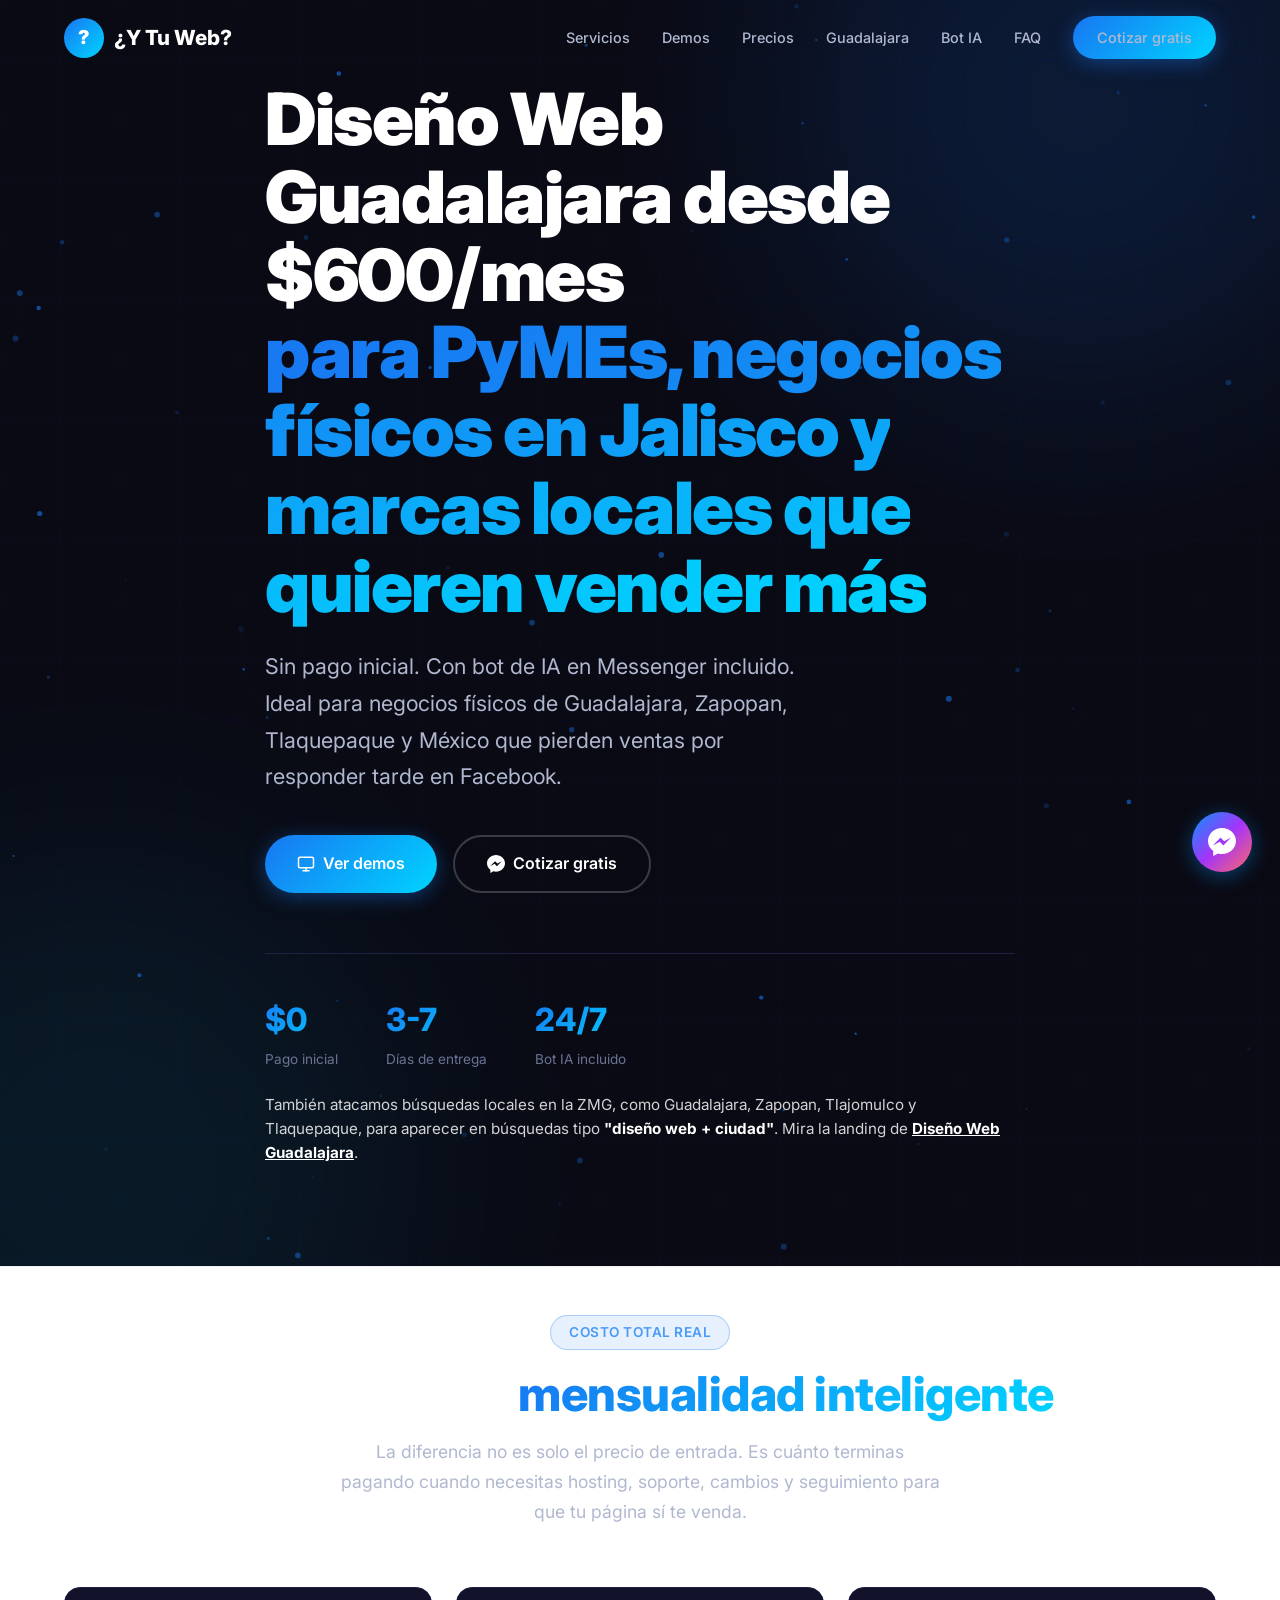
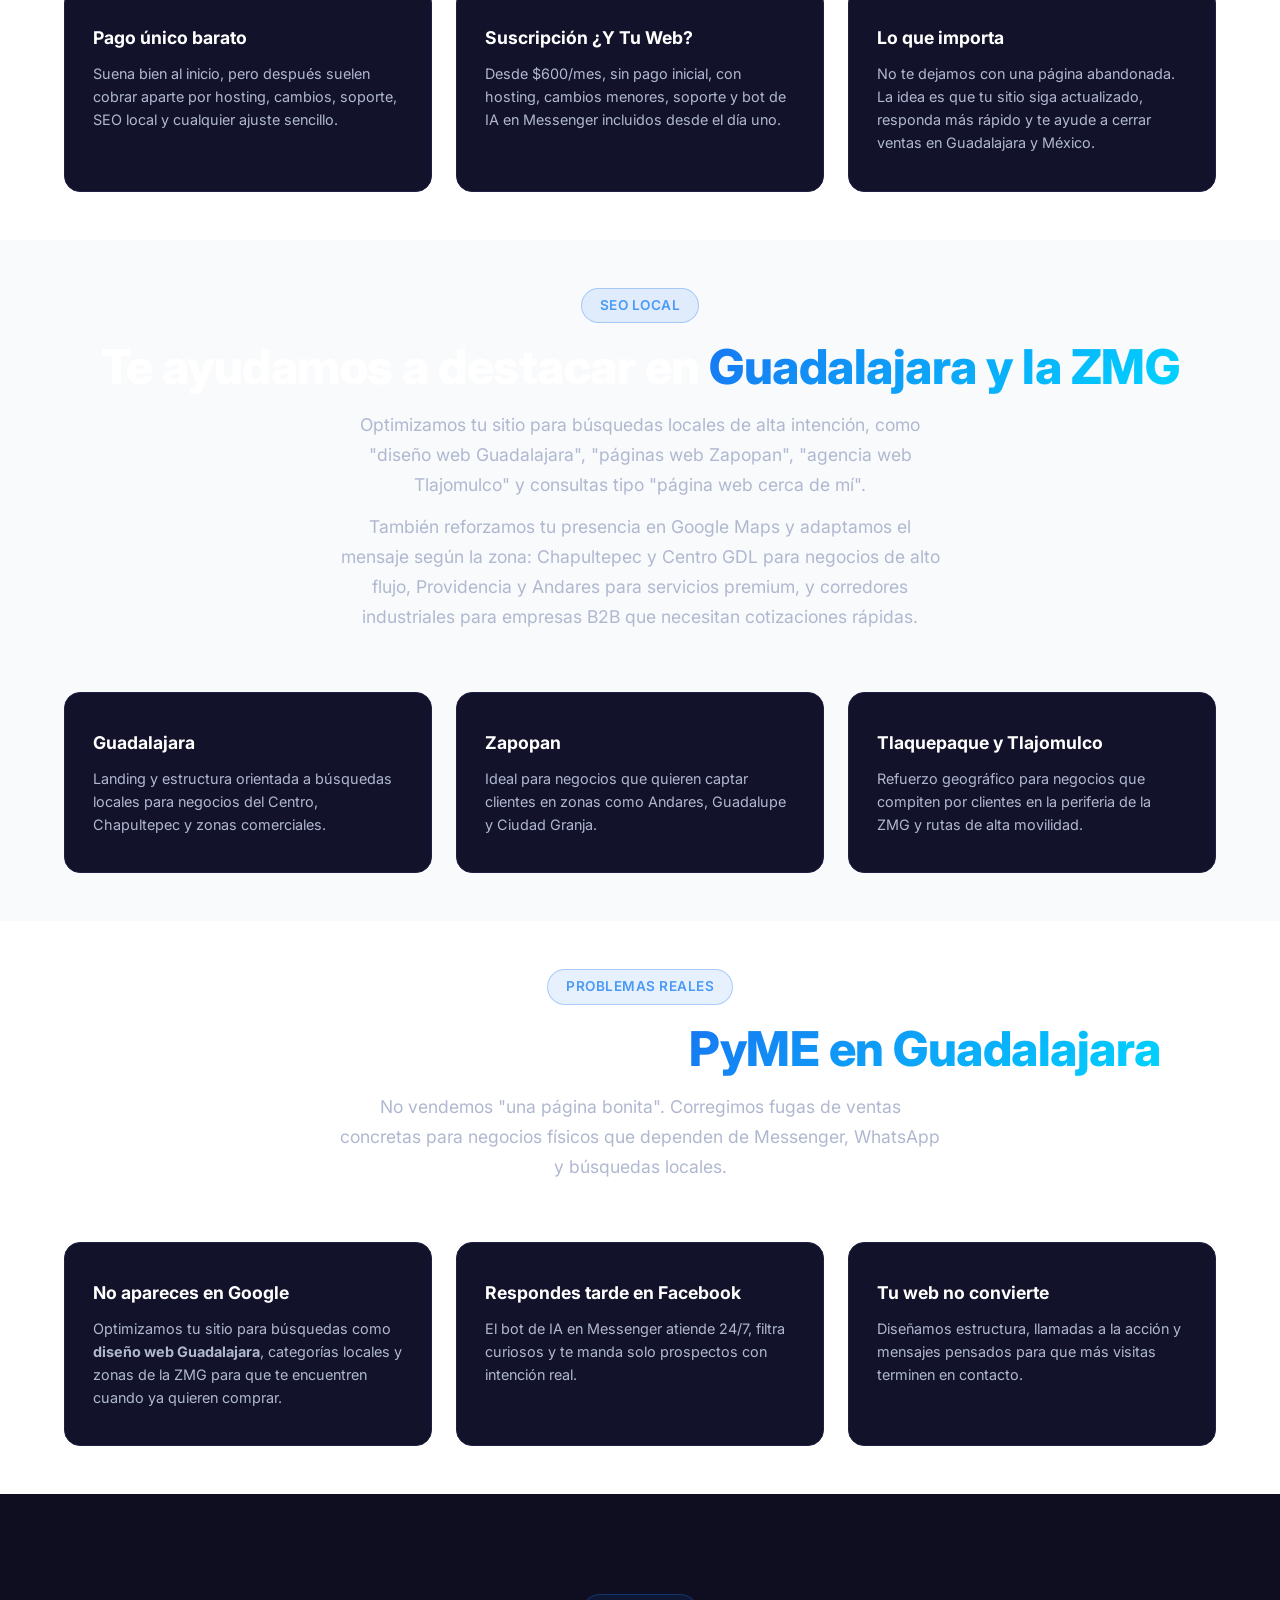
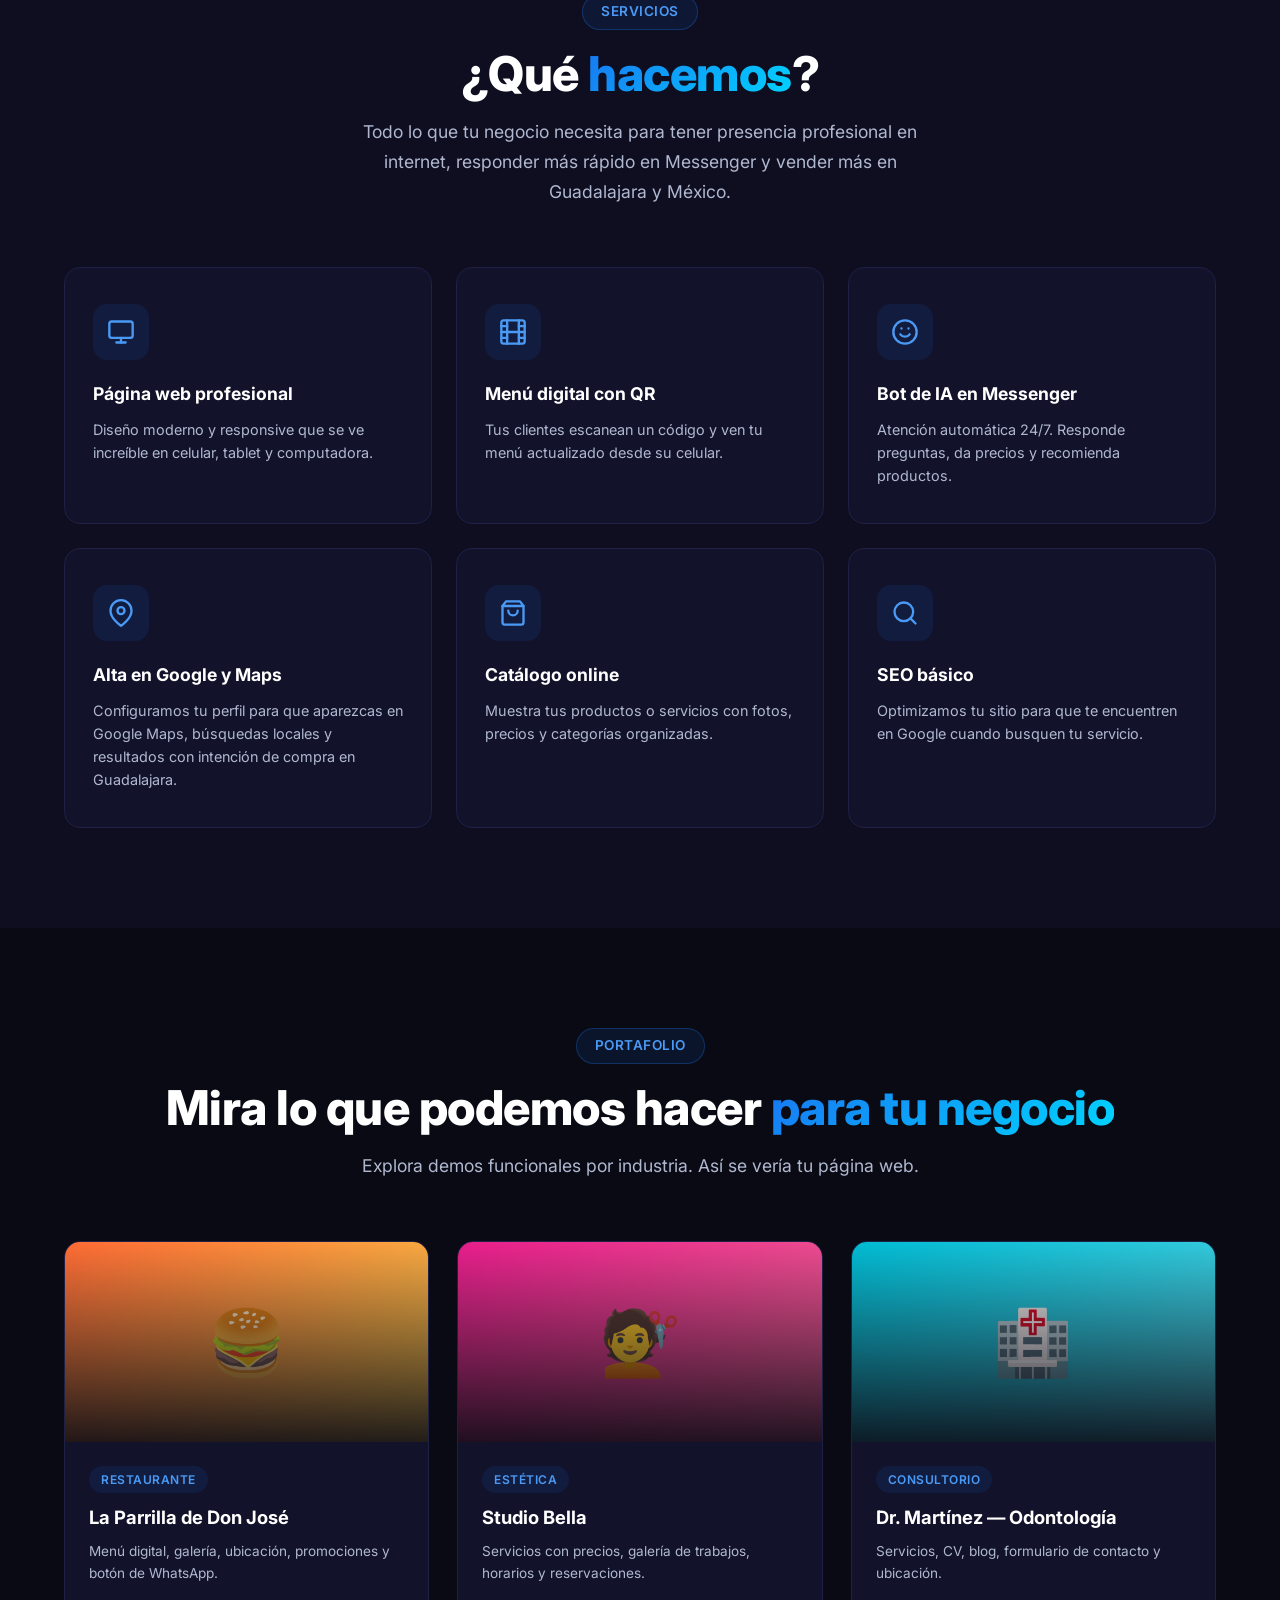
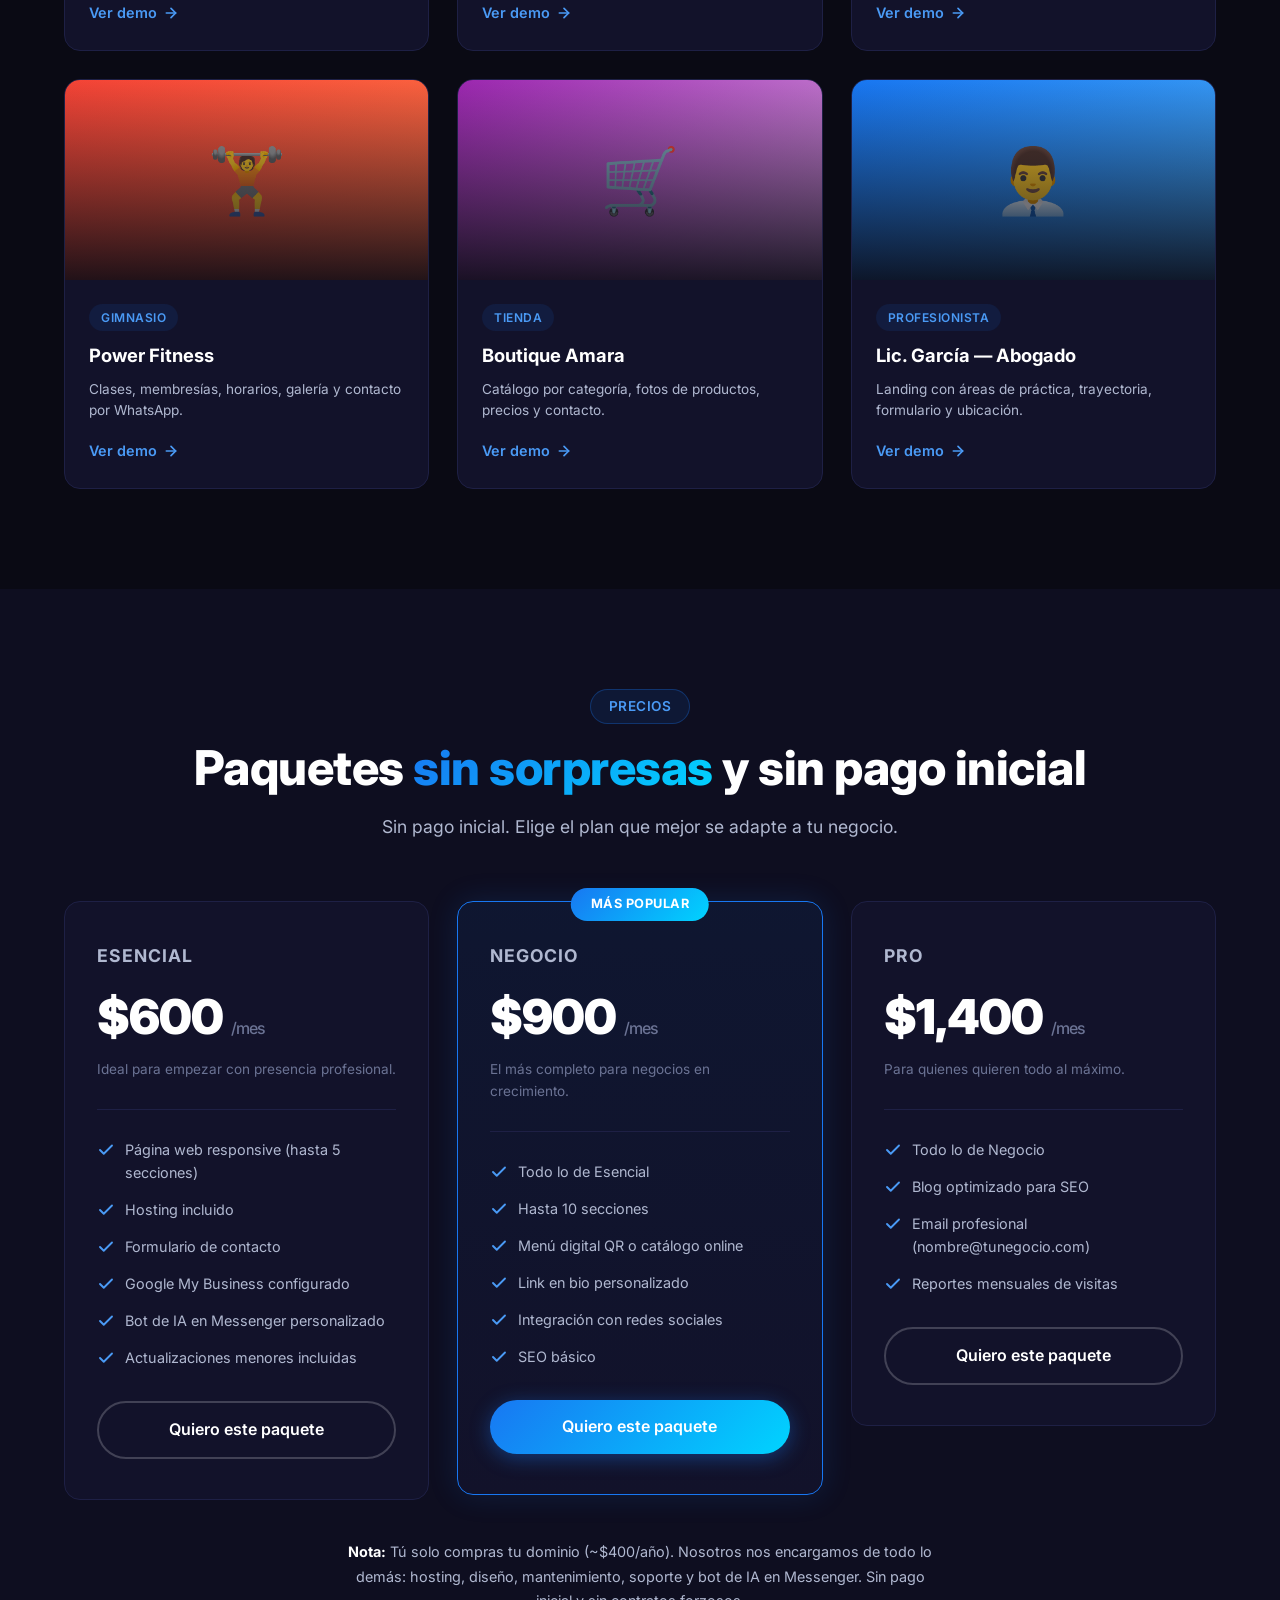
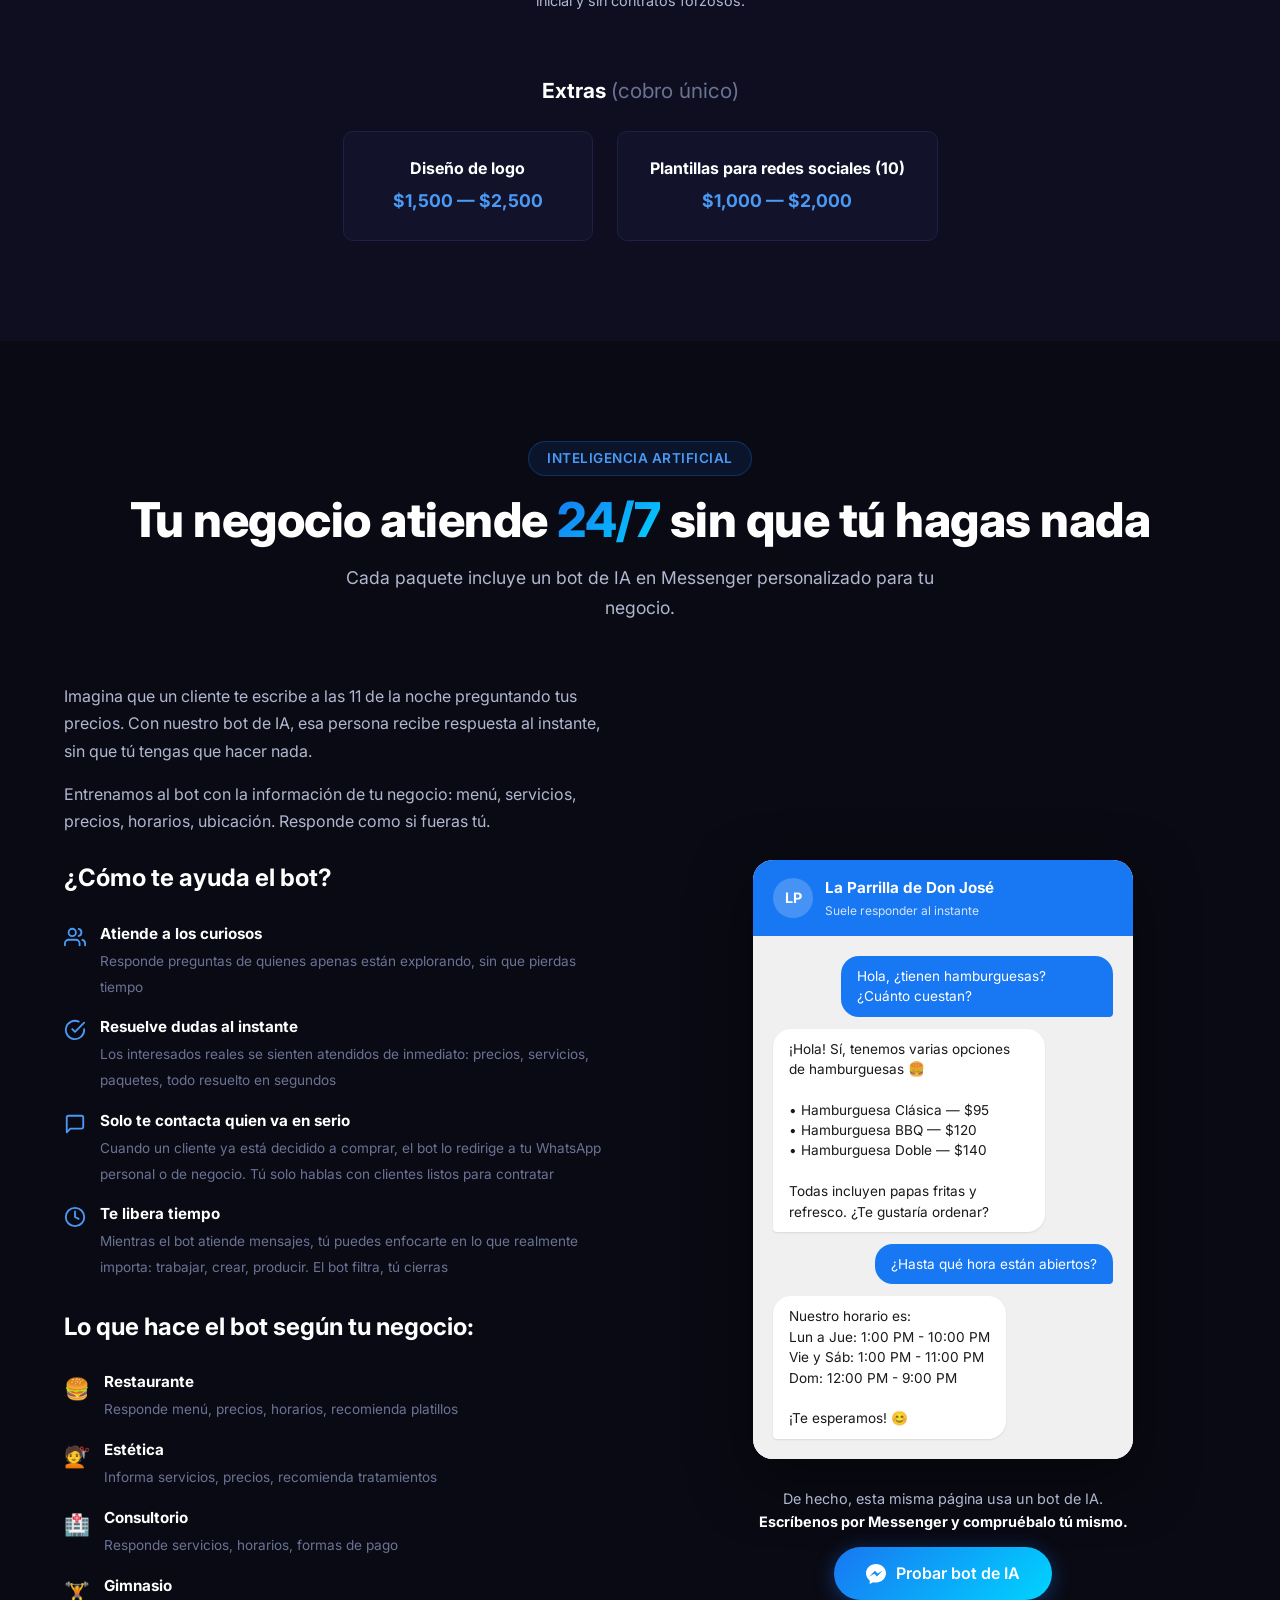
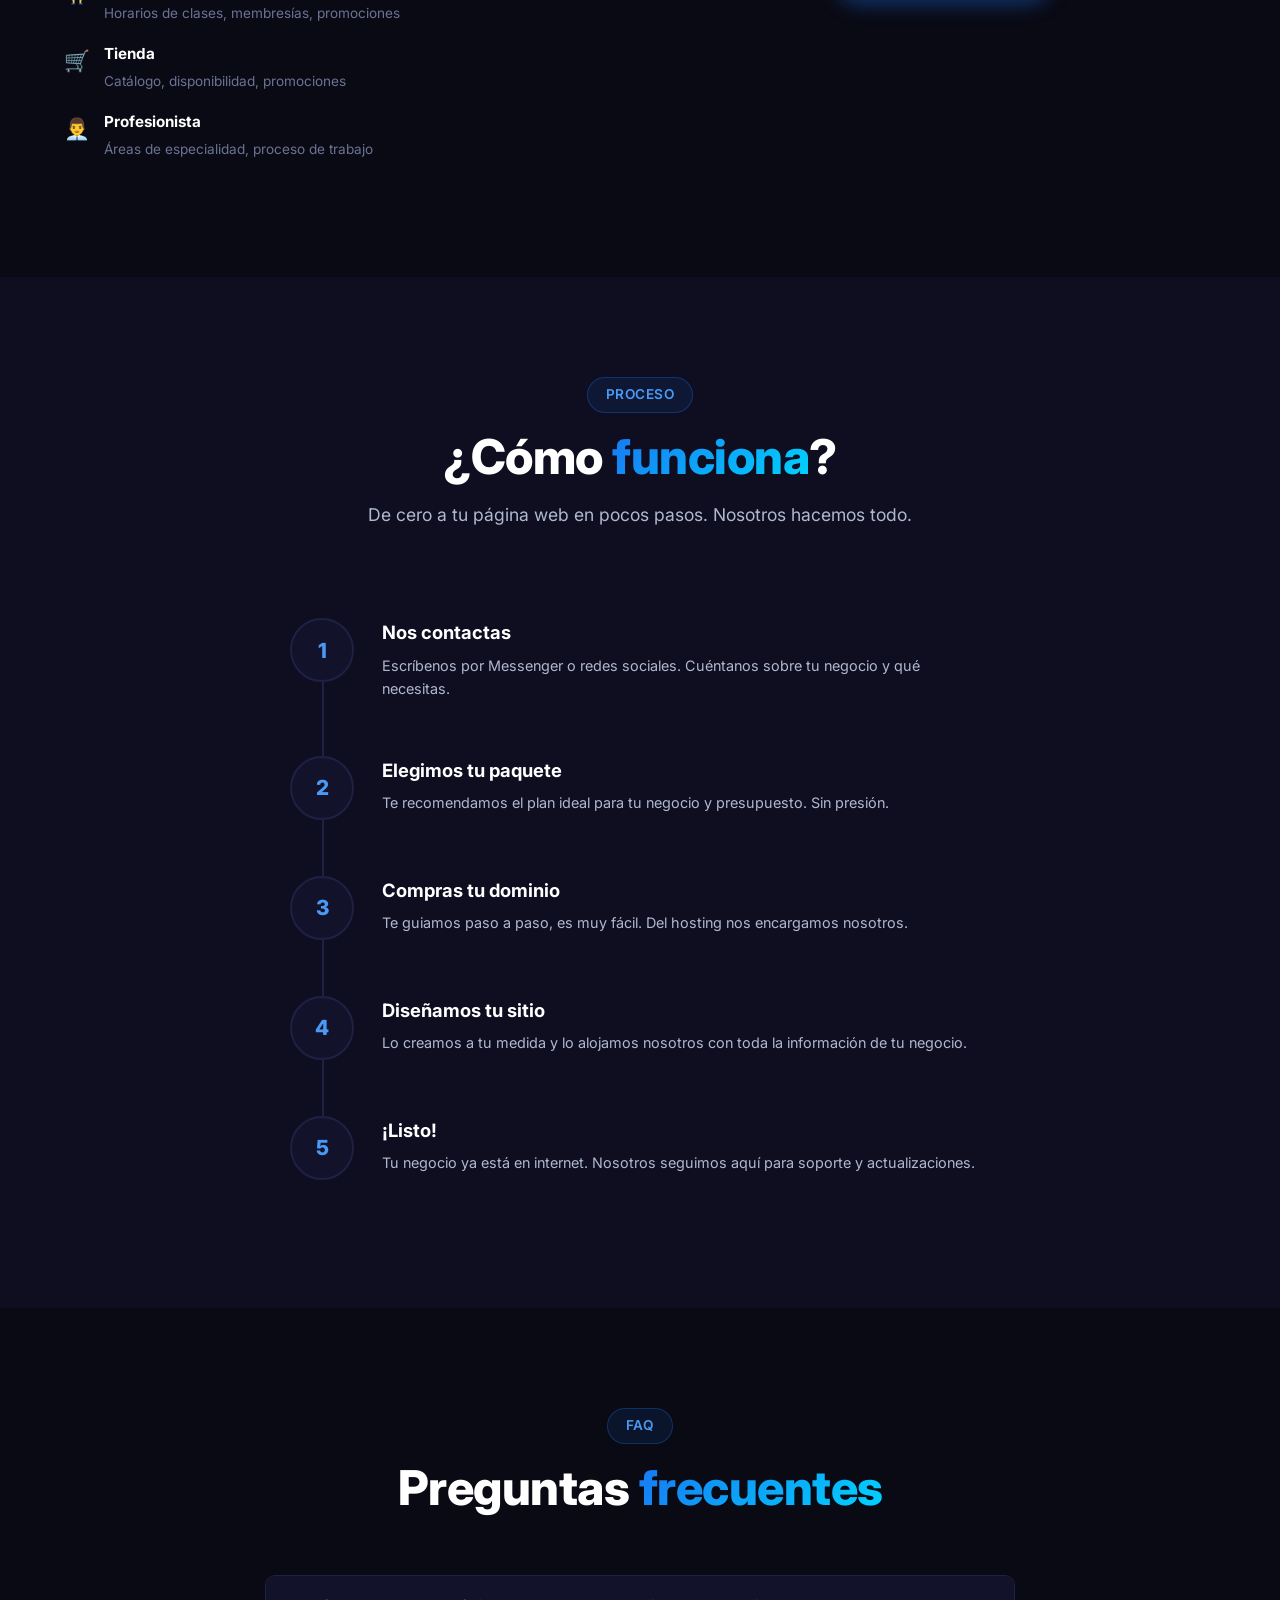
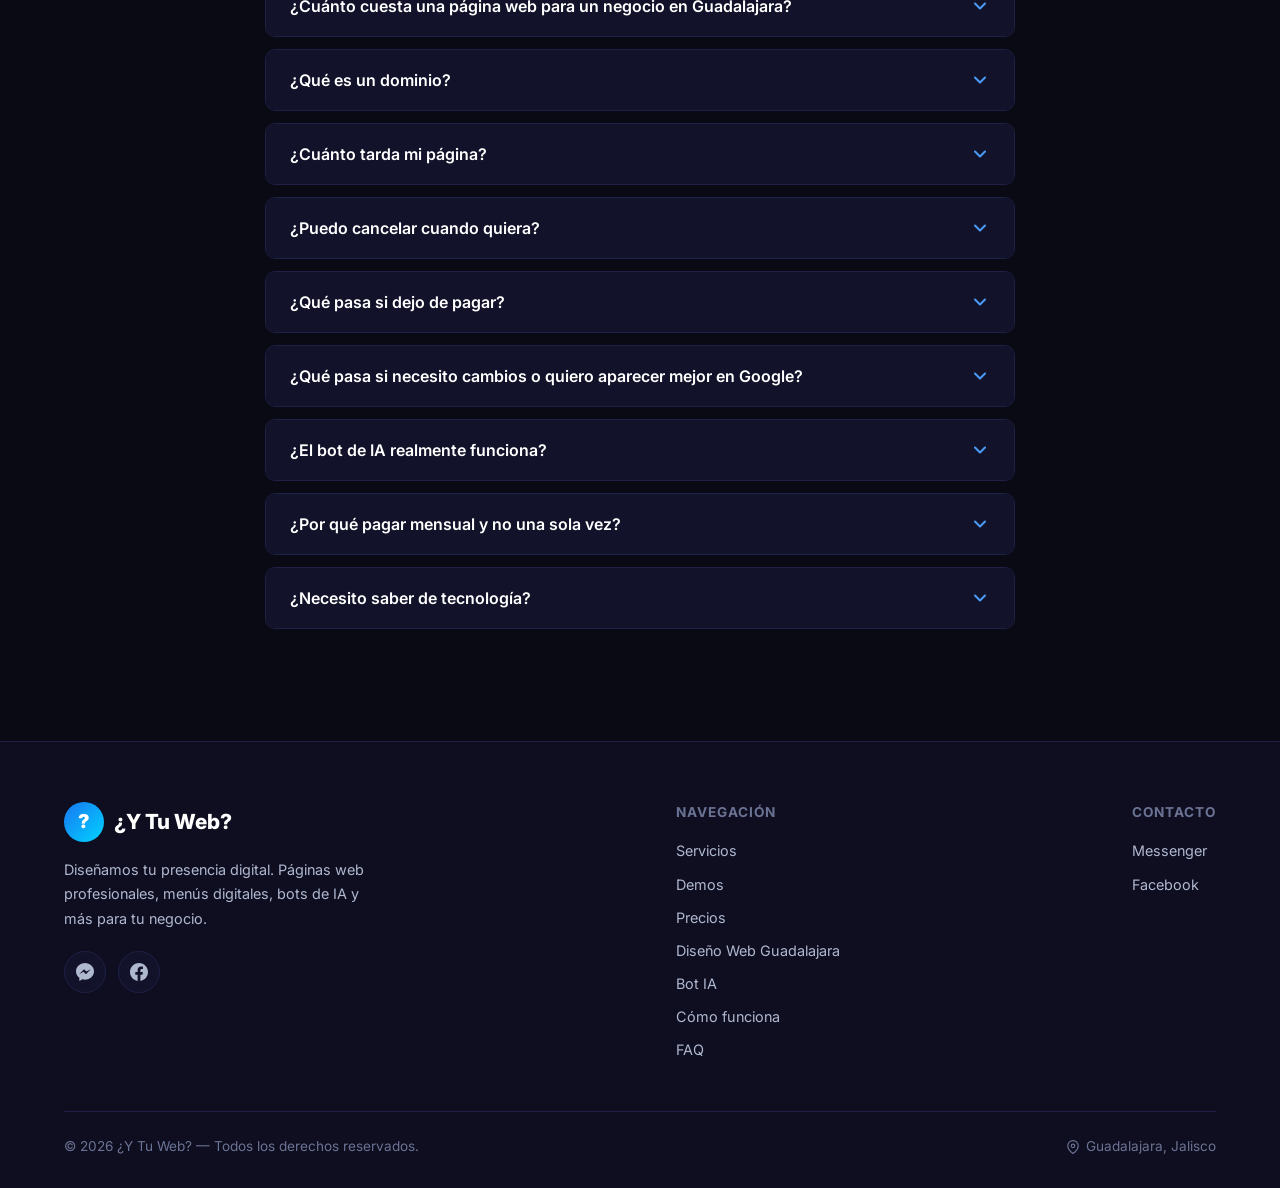
==== commit c88d3fce: "seo: correcciones automáticas 2026-05-10" ====
--- a/index.html
+++ b/index.html
@@ -10,7 +10,7 @@
     <meta property="og:title" content="Diseño Web Guadalajara desde $600/mes para PyMEs, sin pago inicial | ¿Y Tu Web?">
     <meta property="og:description" content="Diseño web Guadalajara desde $600/mes, sin pago inicial y con bot de IA en Messenger incluido. Hecho para PyMEs y negocios físicos que no quieren perder ventas por responder tarde.">
     <meta property="og:type" content="website">
-    <meta property="og:updated_time" content="2026-05-09T15:00:00-06:00">
+    <meta property="og:updated_time" content="2026-05-10T15:00:00-06:00">
     <meta name="theme-color" content="#1877F2">
     <title>Diseño Web Guadalajara y PyMEs México desde $600/mes, sin pago inicial | ¿Y Tu Web?</title>
 
@@ -59,7 +59,7 @@
         "@type": "Place",
         "name": "Guadalajara, Jalisco, México"
       },
-      "dateModified": "2026-05-09",
+      "dateModified": "2026-05-10",
       "telephone": "+52-33-1410-2892",
       "currenciesAccepted": "MXN",
       "paymentAccepted": "Transferencia bancaria, SPEI",
@@ -253,7 +253,7 @@
       "breadcrumb": {
         "@id": "https://ytuweb.mx/#breadcrumb"
       },
-      "dateModified": "2026-05-09"
+      "dateModified": "2026-05-10"
     }
     </script>
 
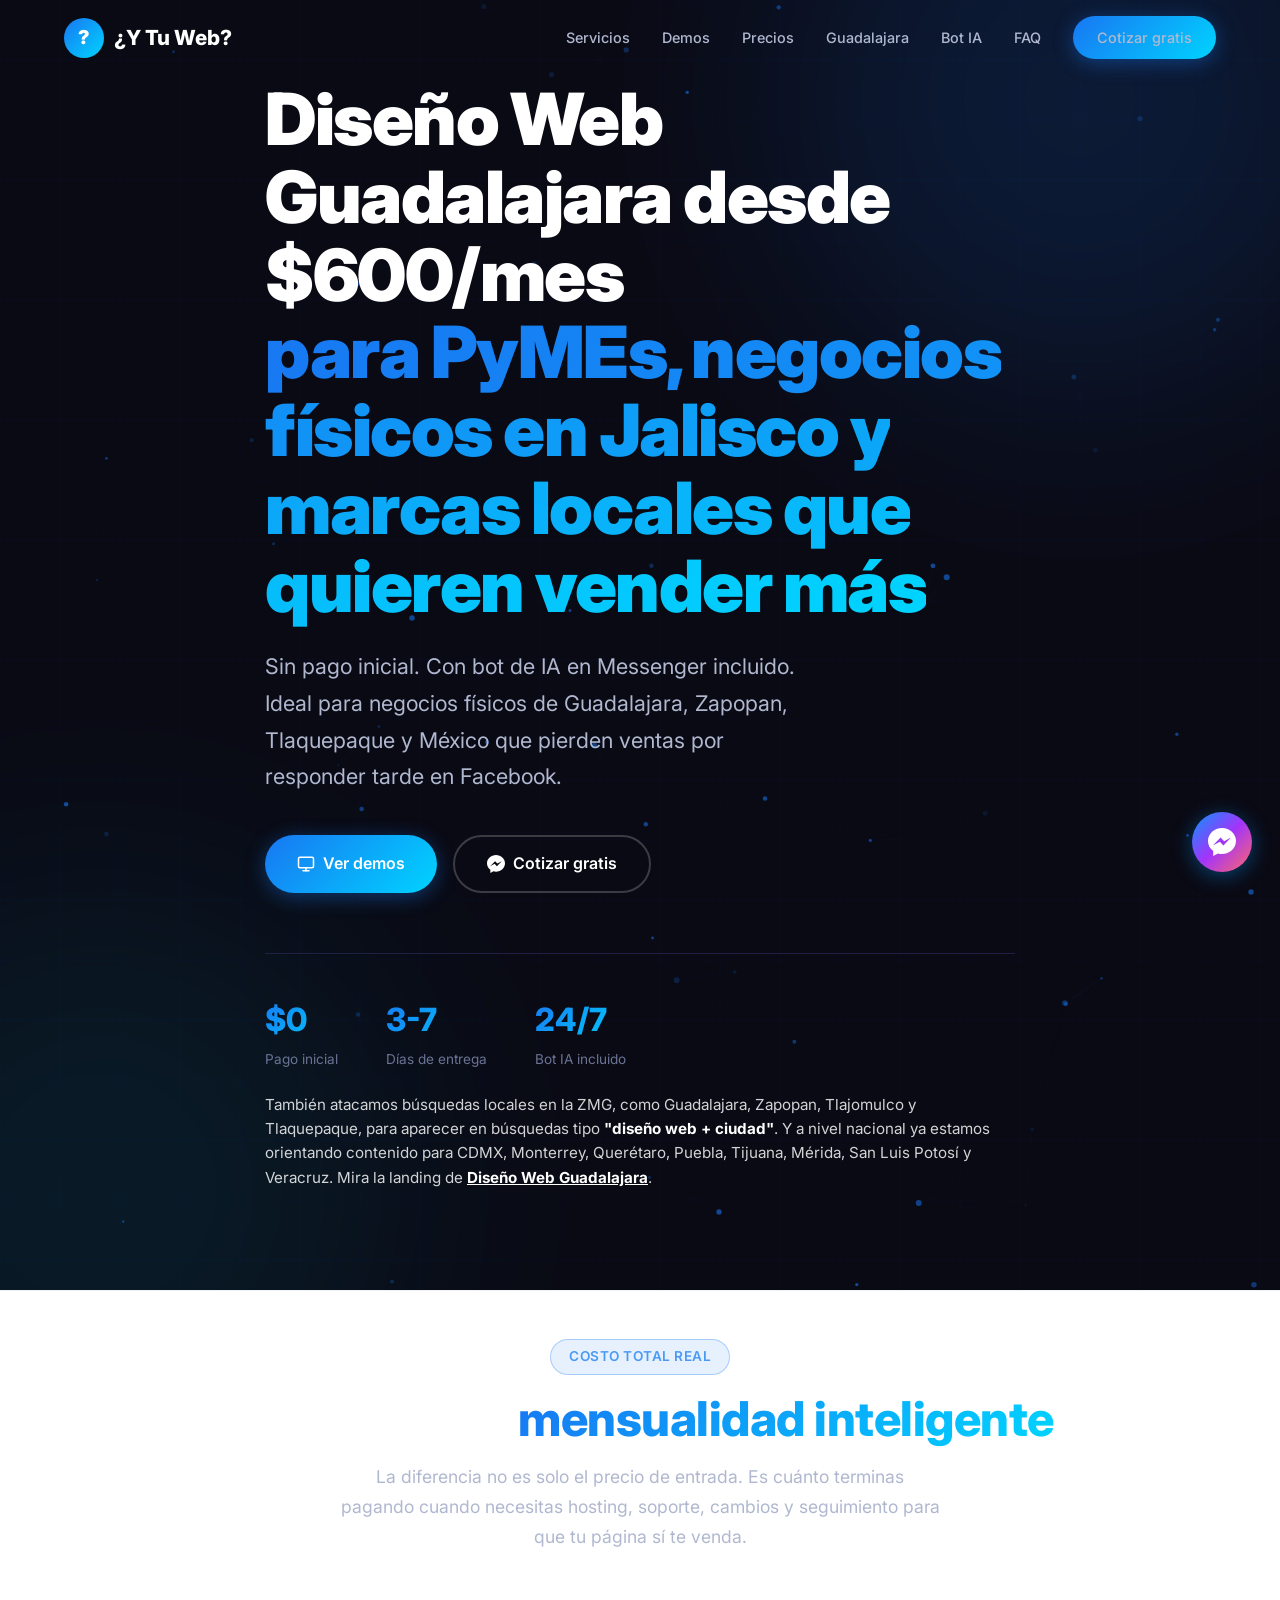
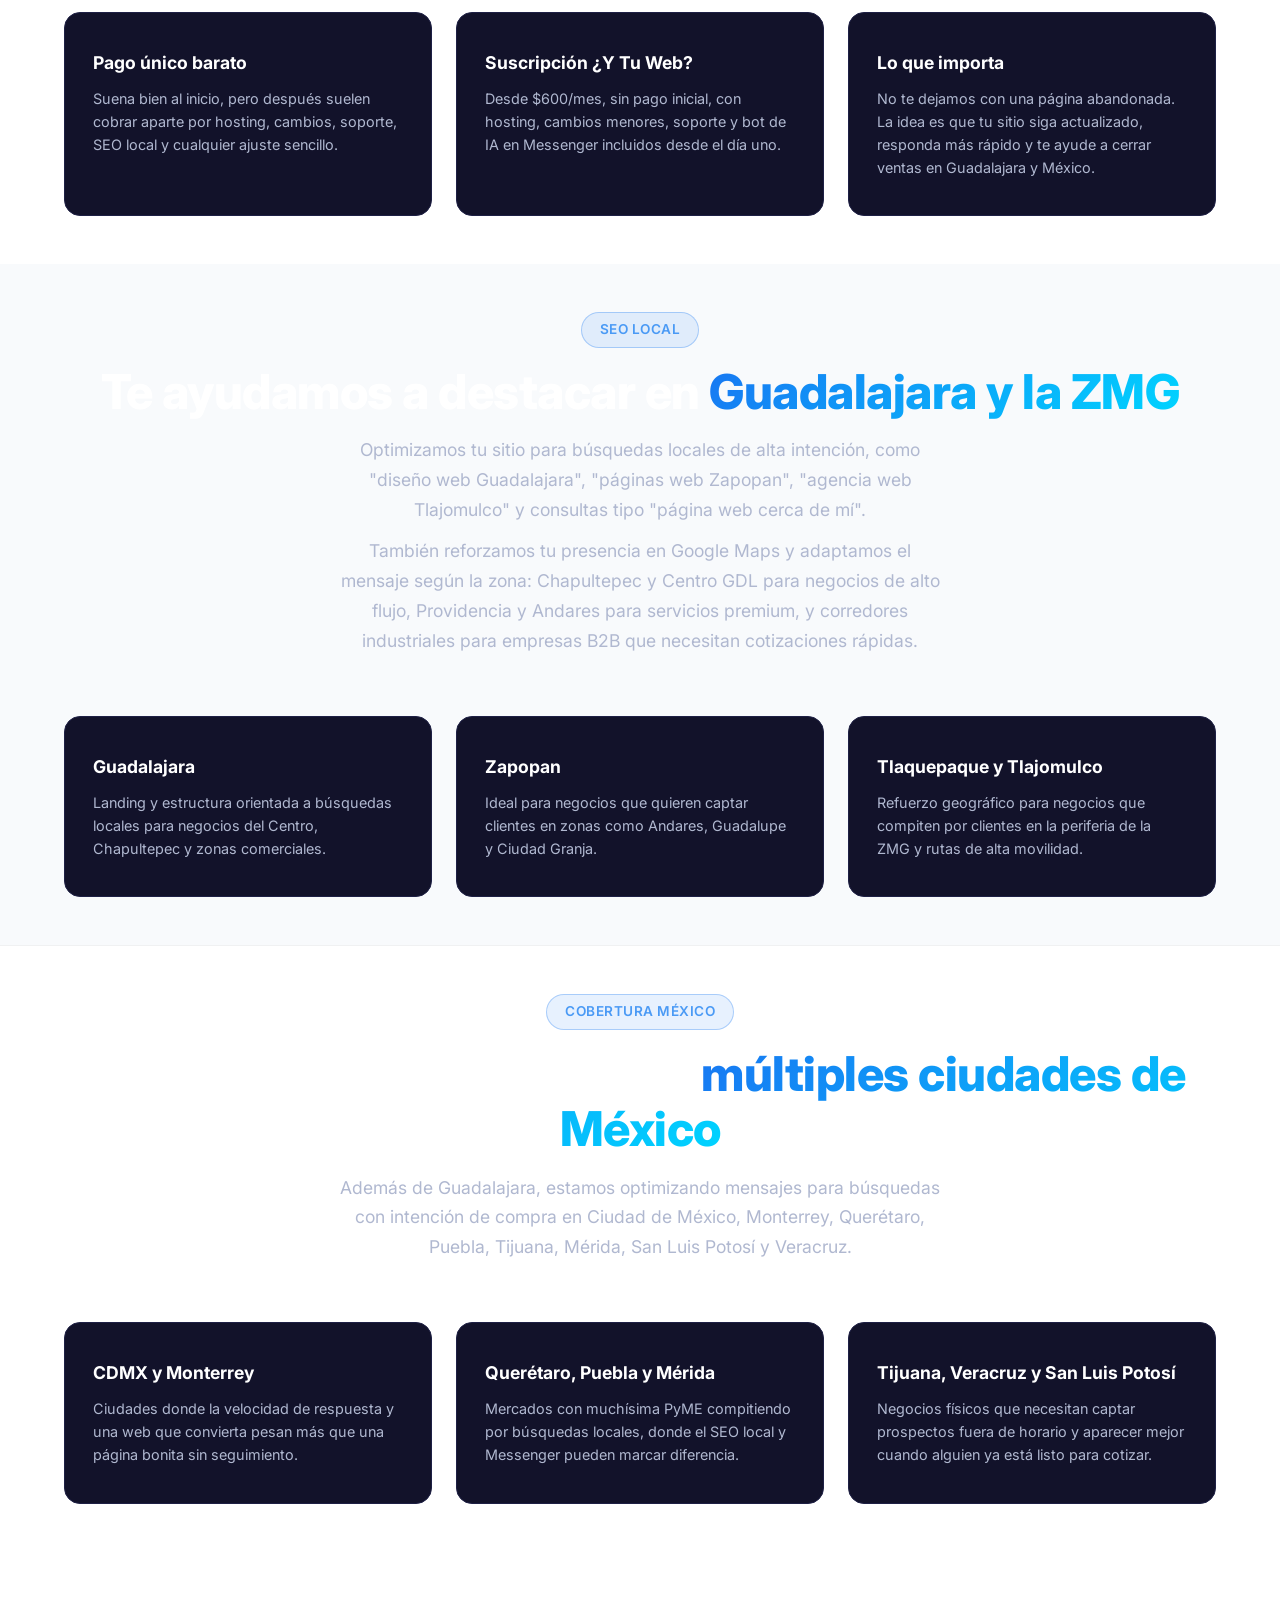
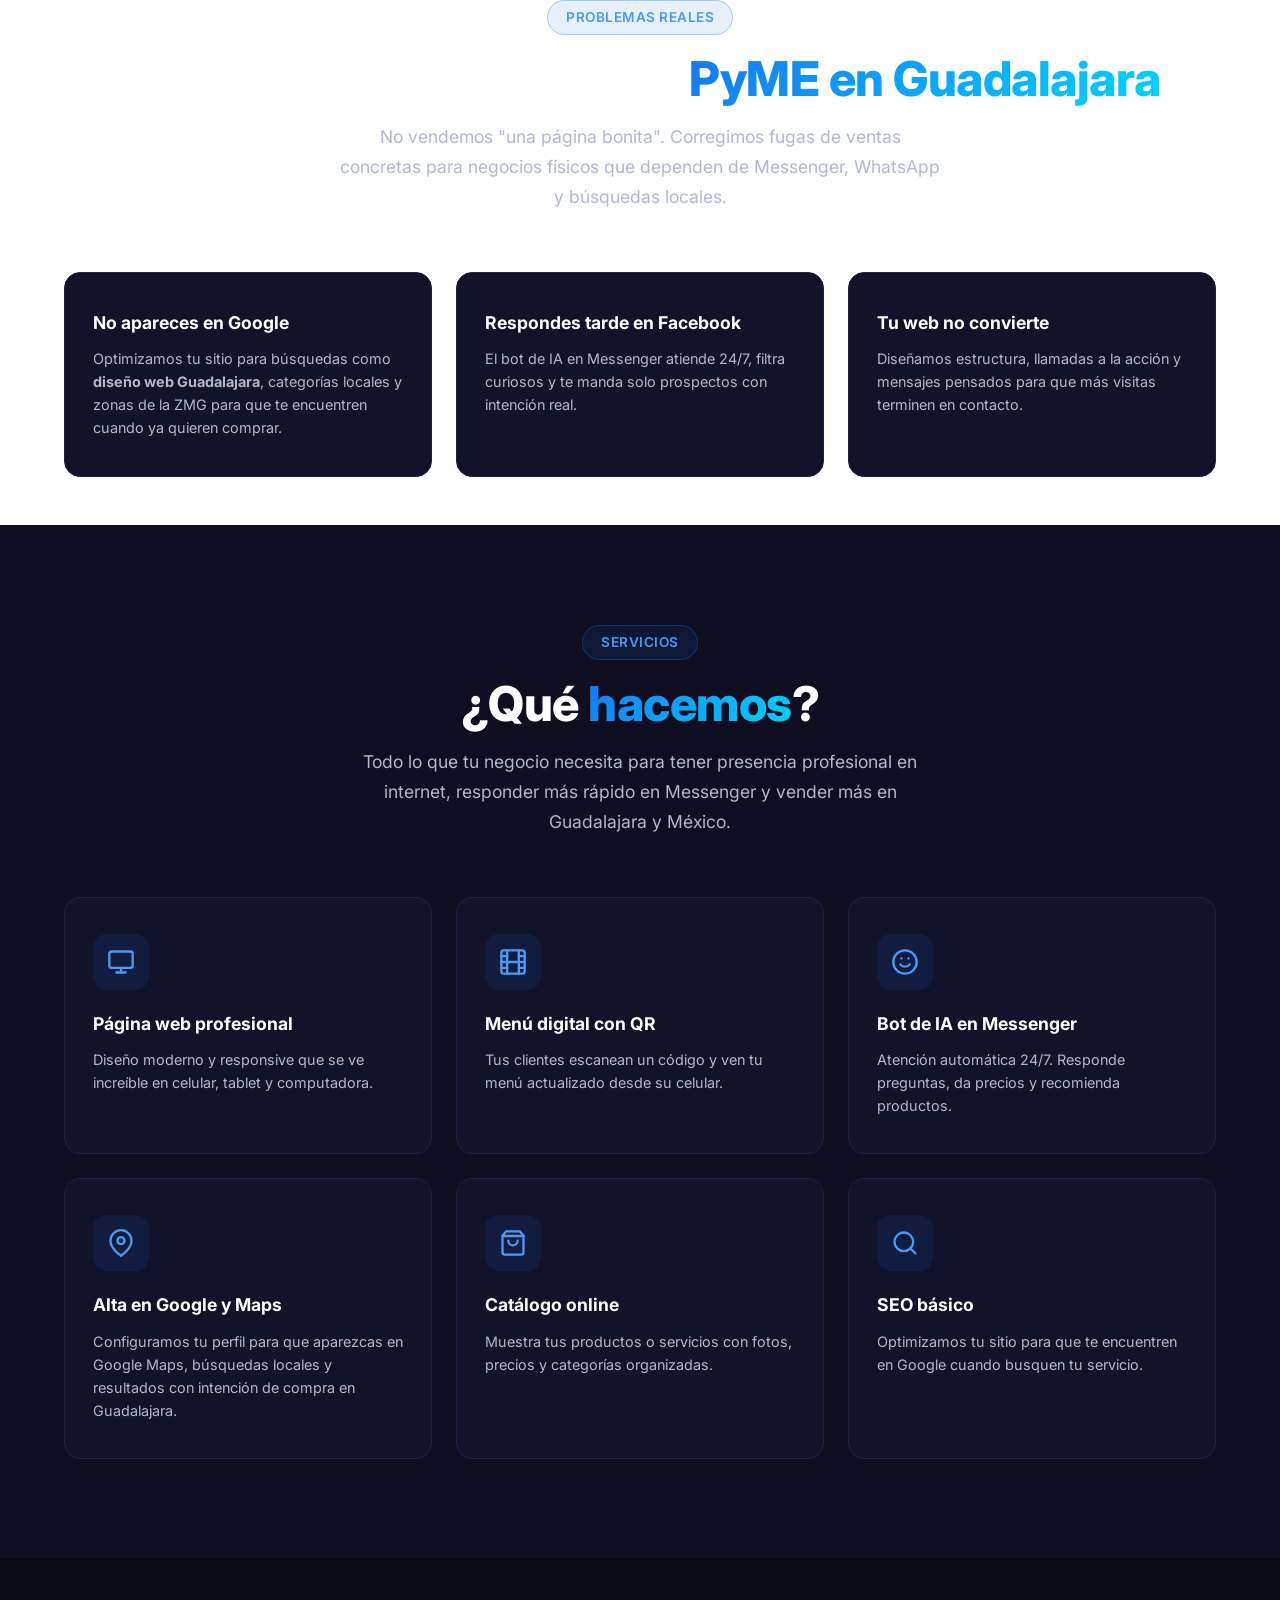
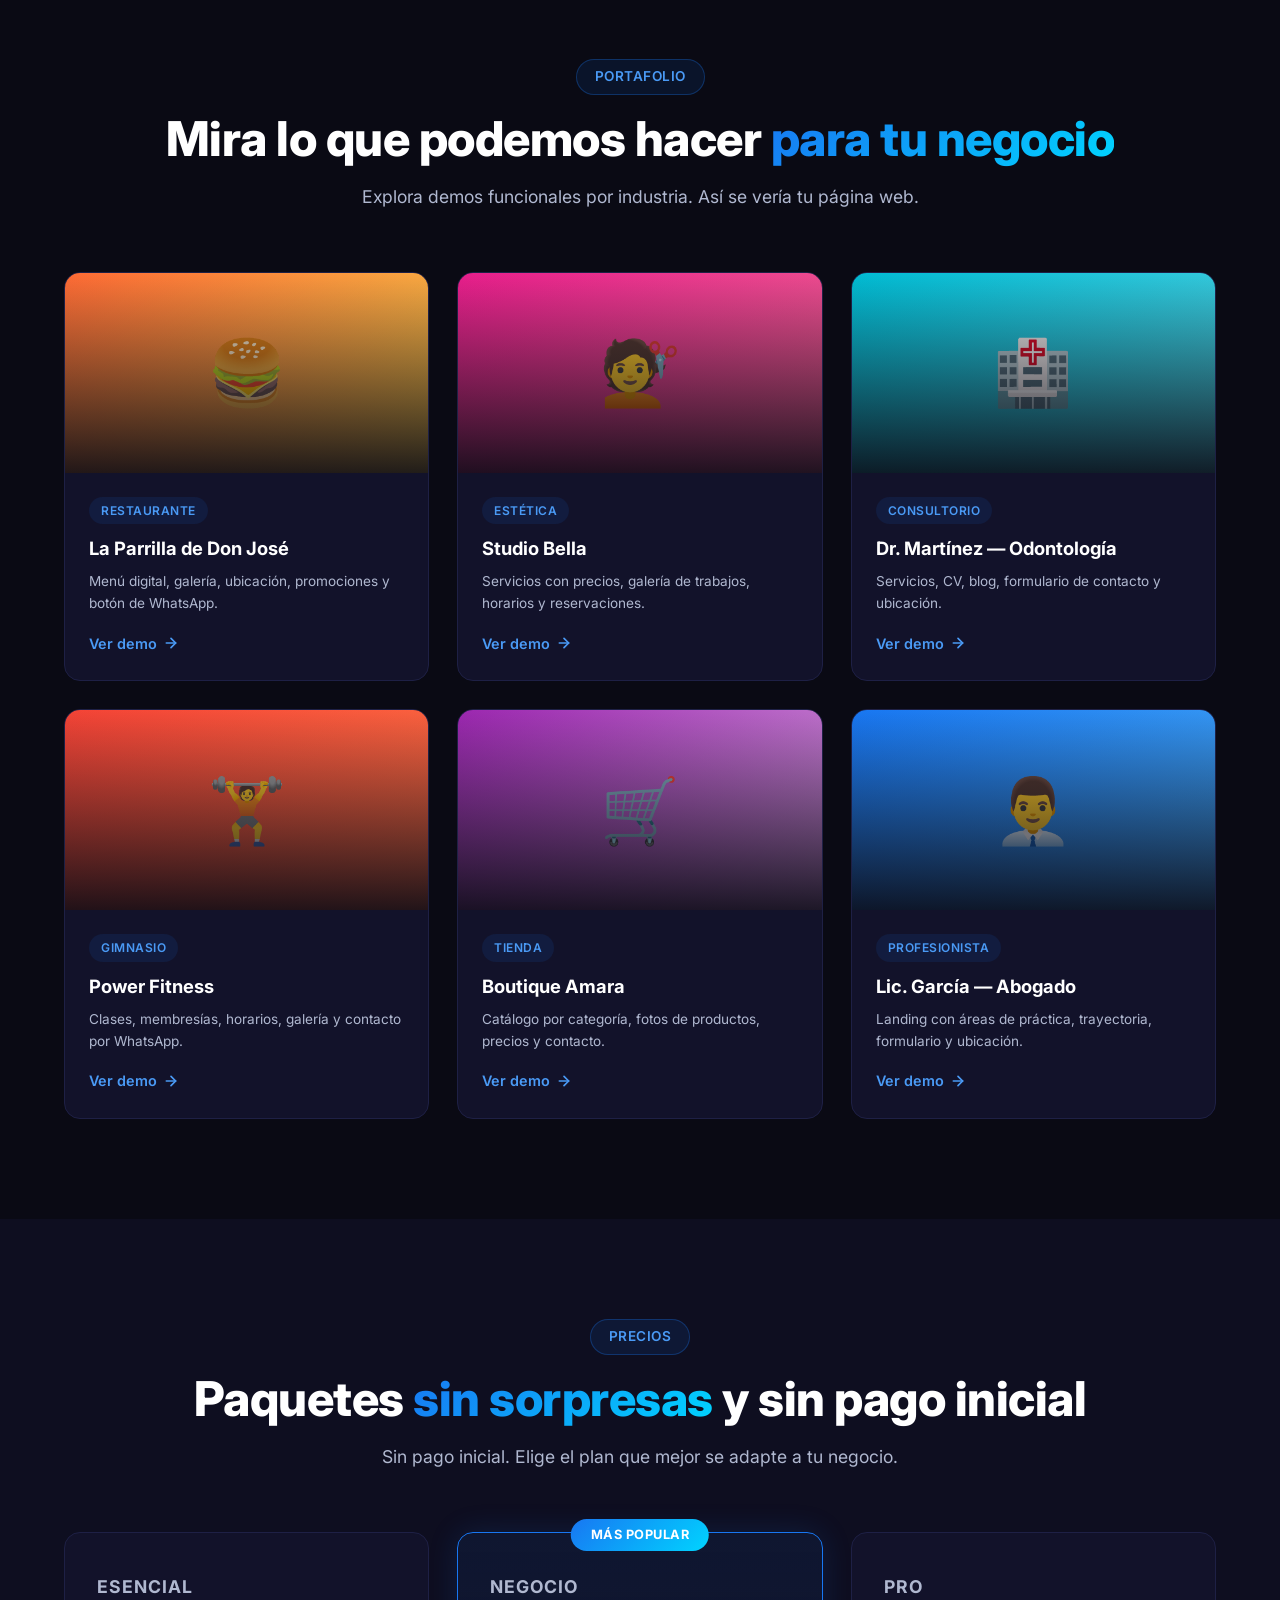
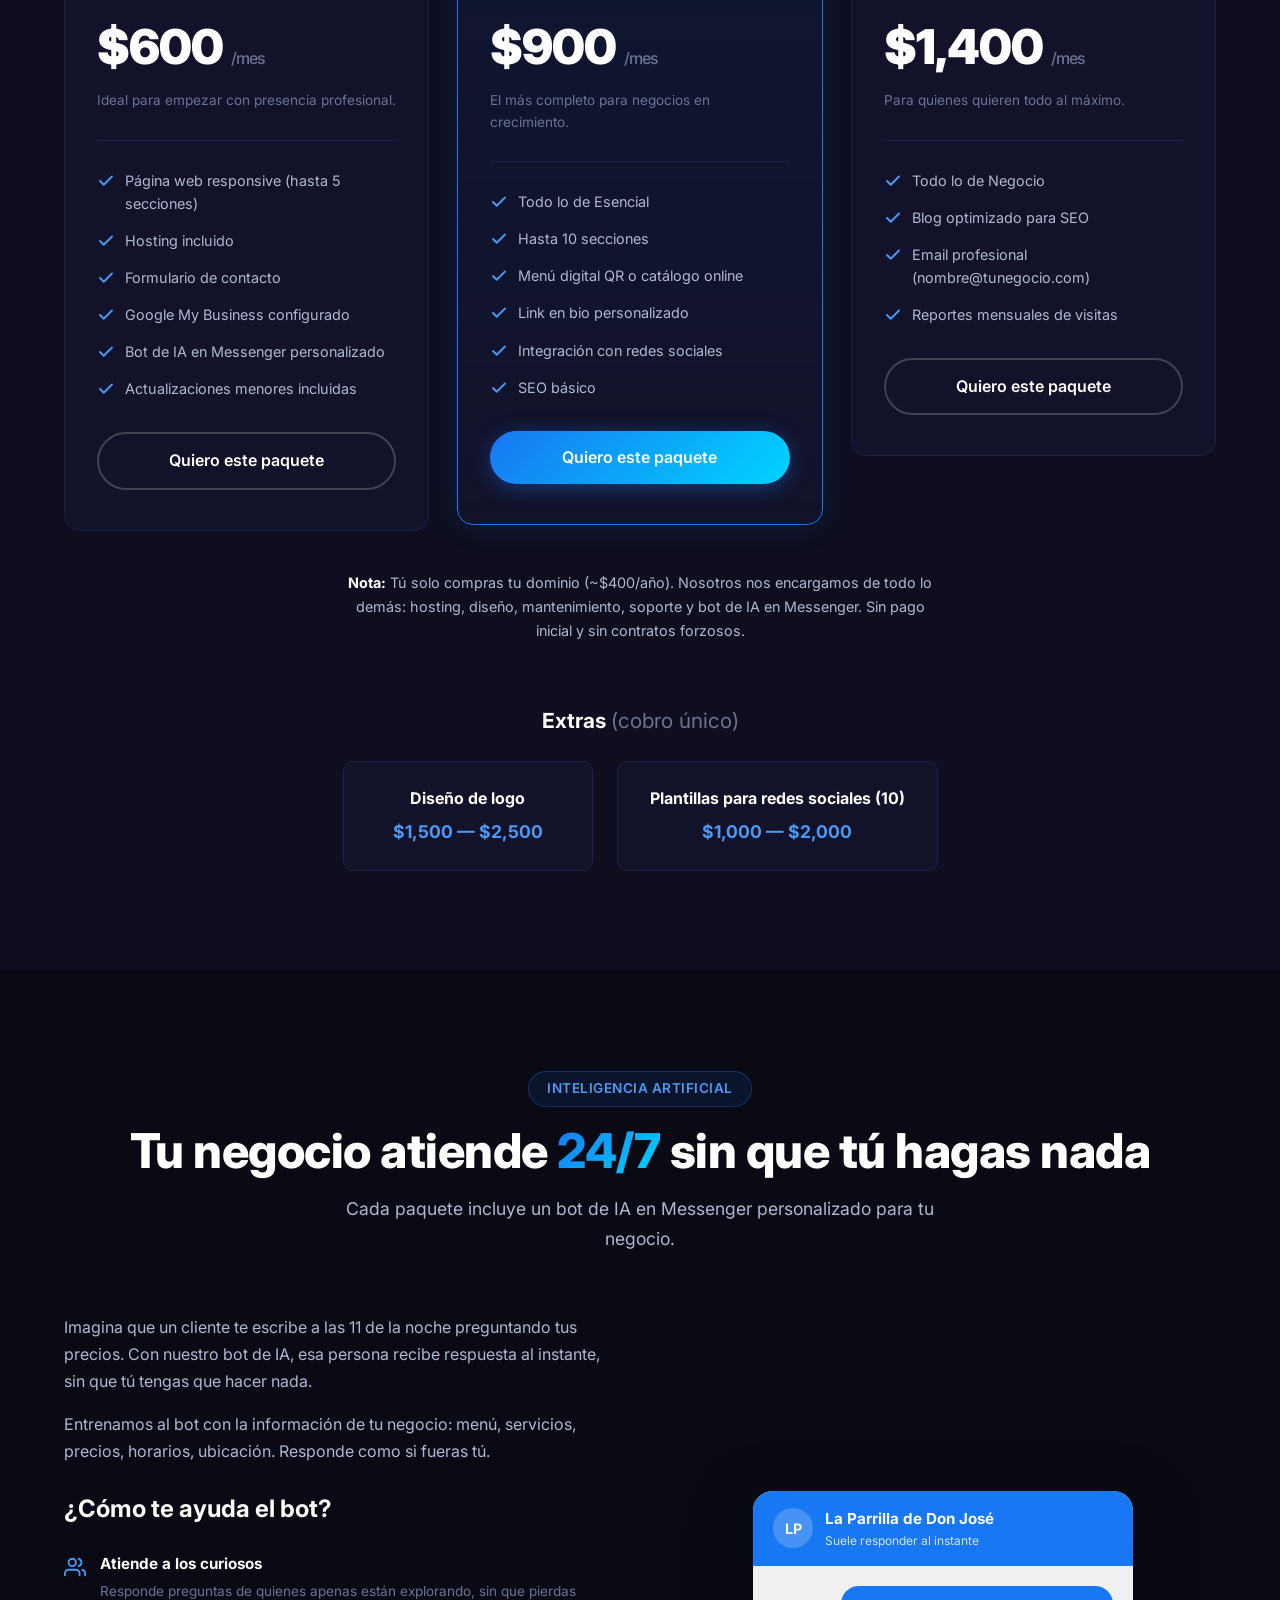
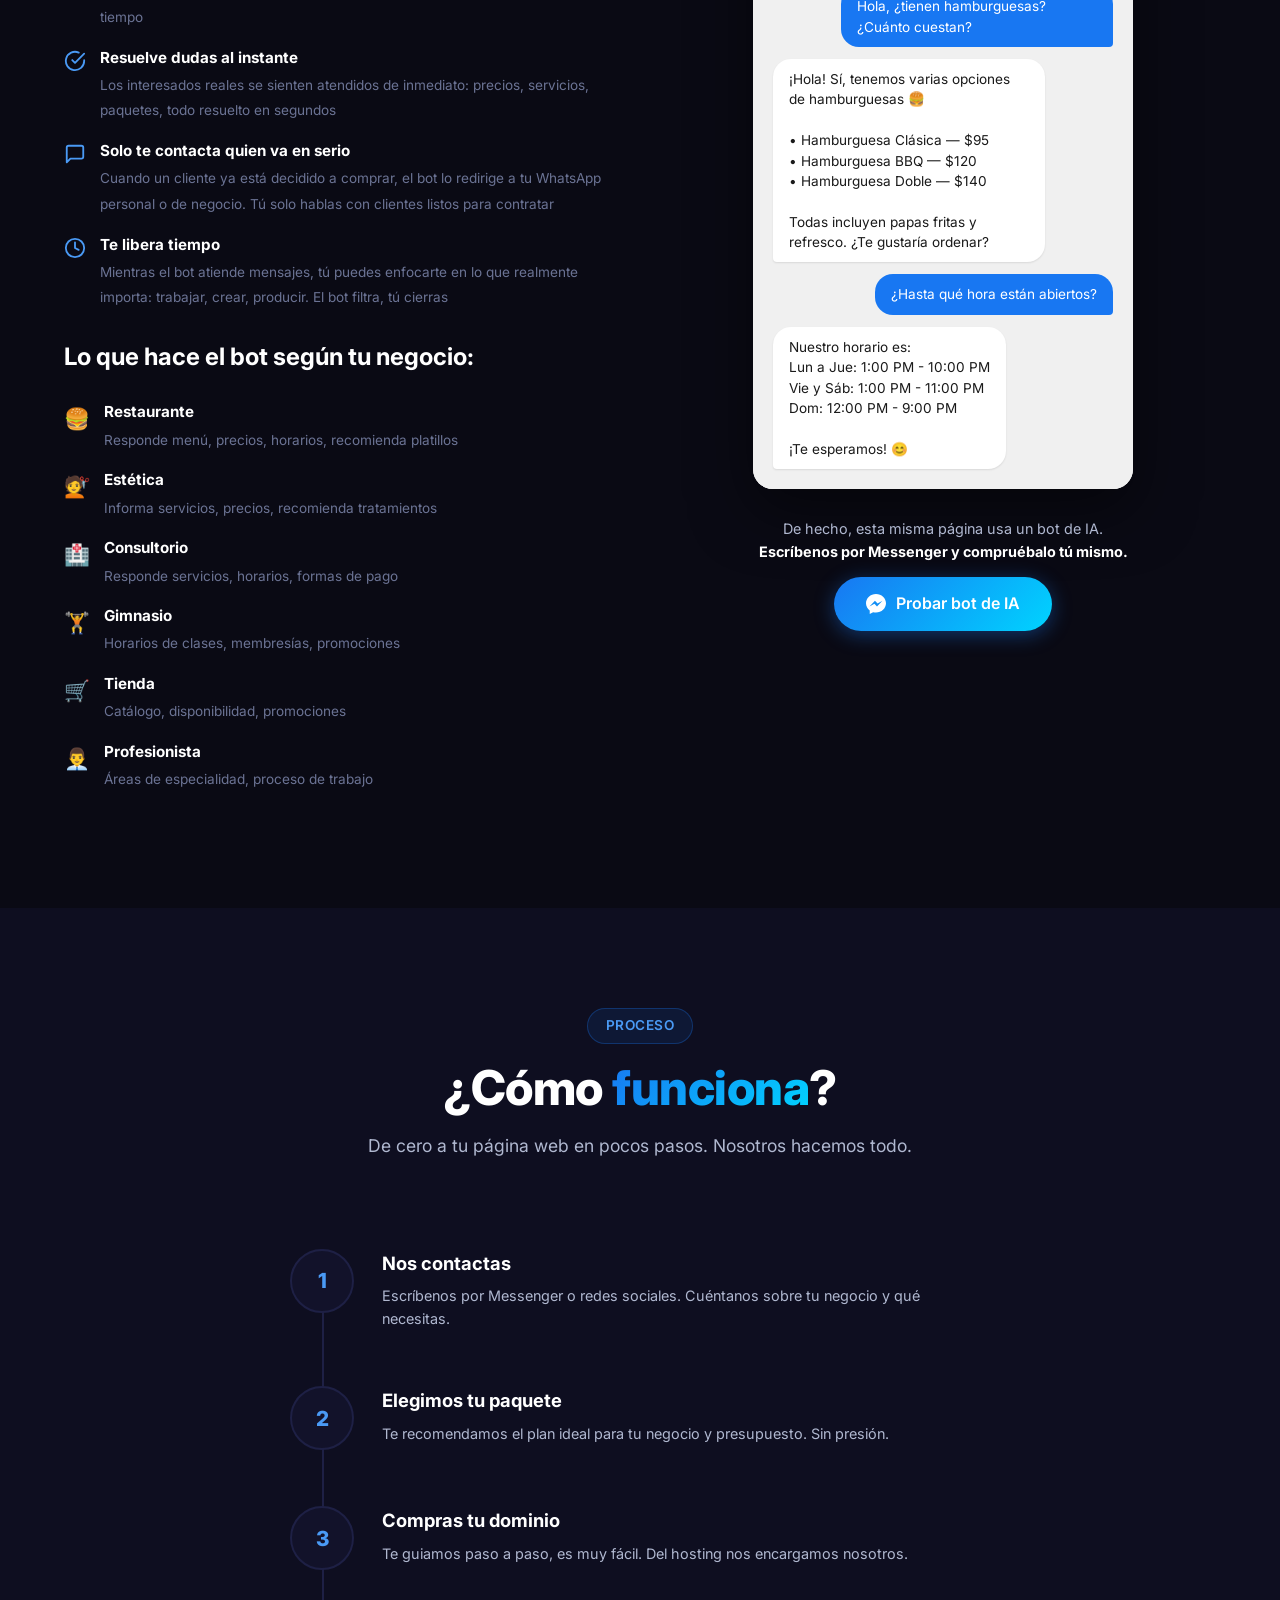
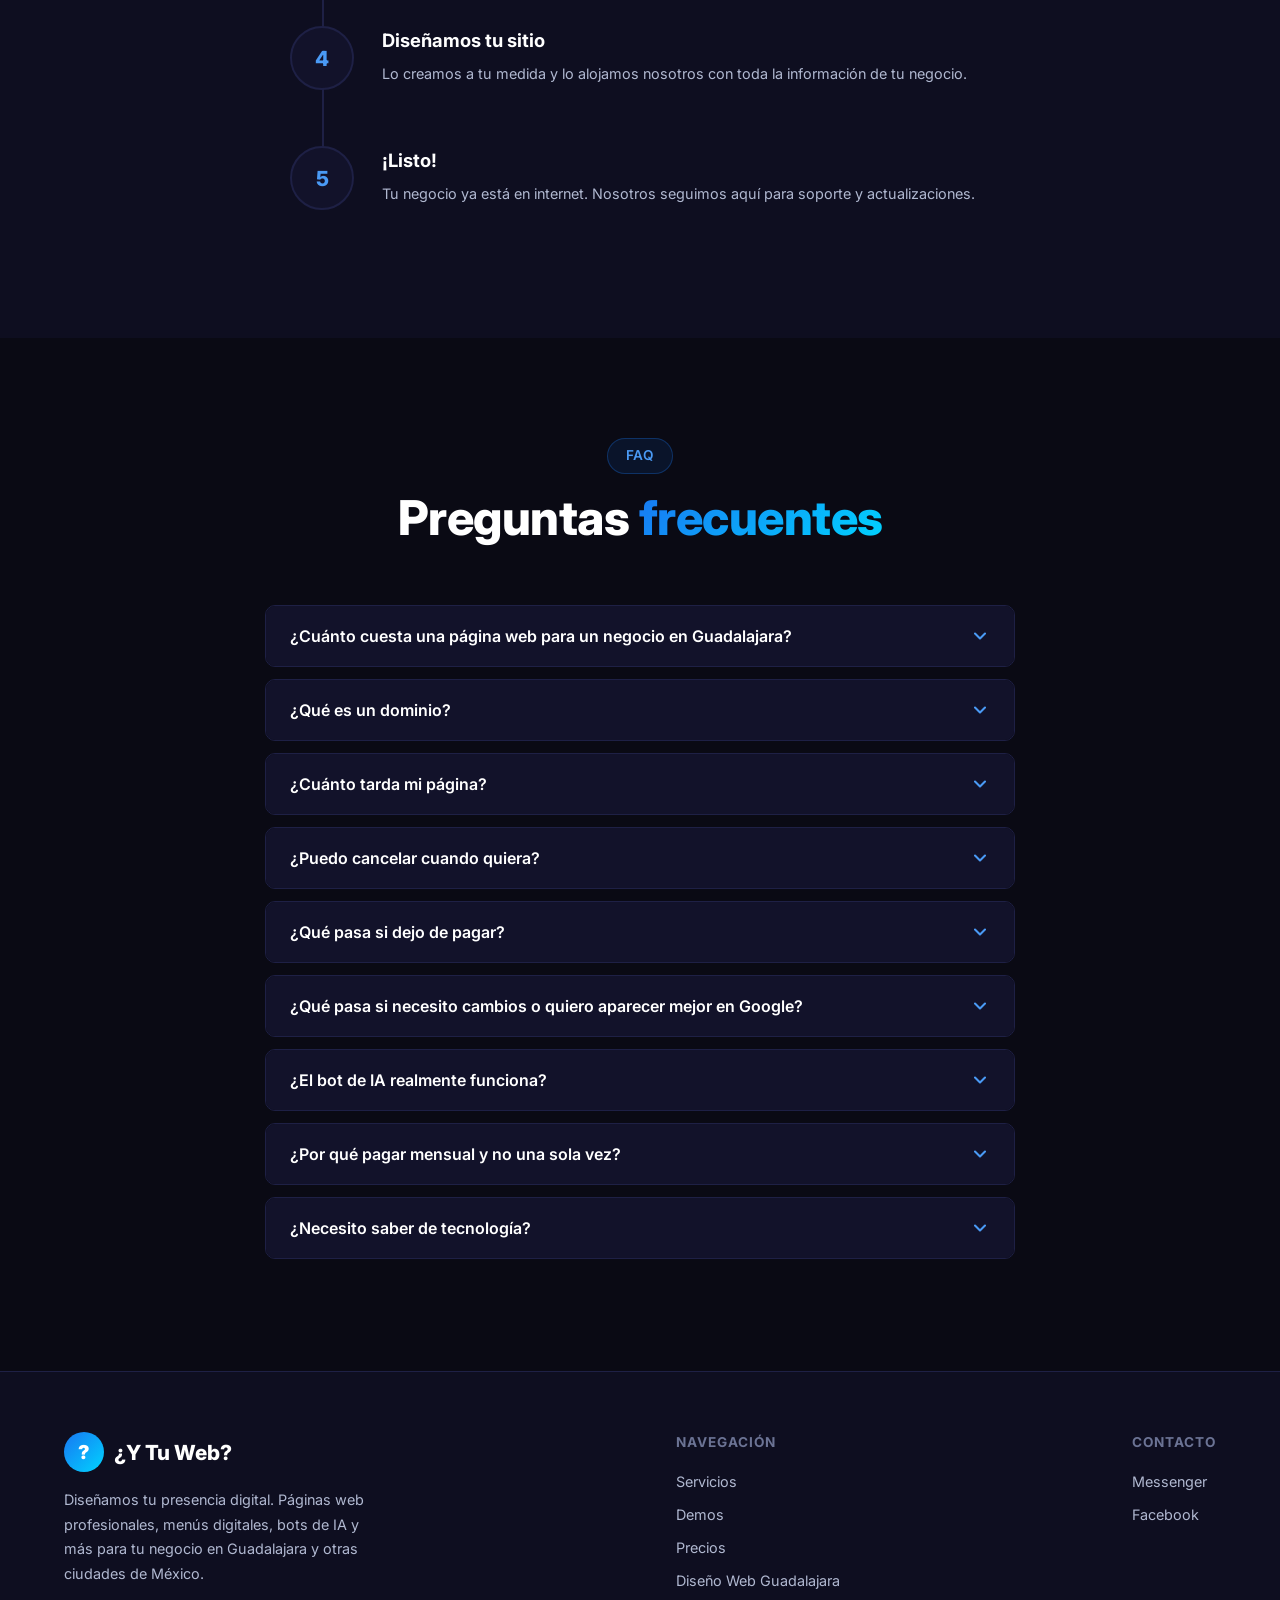
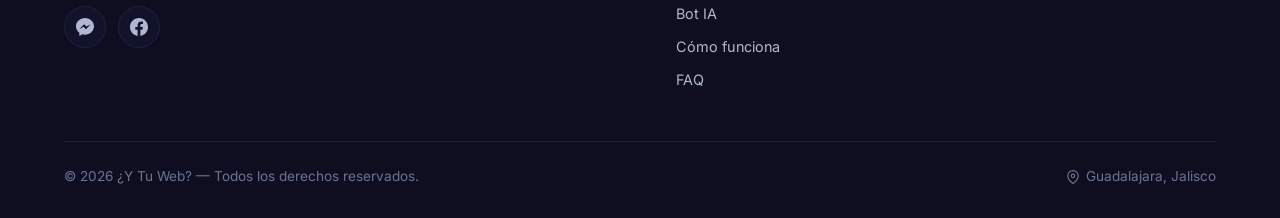
==== commit add6768b: "seo: correcciones automáticas 2026-05-11" ====
--- a/index.html
+++ b/index.html
@@ -10,7 +10,7 @@
     <meta property="og:title" content="Diseño Web Guadalajara desde $600/mes para PyMEs, sin pago inicial | ¿Y Tu Web?">
     <meta property="og:description" content="Diseño web Guadalajara desde $600/mes, sin pago inicial y con bot de IA en Messenger incluido. Hecho para PyMEs y negocios físicos que no quieren perder ventas por responder tarde.">
     <meta property="og:type" content="website">
-    <meta property="og:updated_time" content="2026-05-10T15:00:00-06:00">
+    <meta property="og:updated_time" content="2026-05-11T15:00:00-06:00">
     <meta name="theme-color" content="#1877F2">
     <title>Diseño Web Guadalajara y PyMEs México desde $600/mes, sin pago inicial | ¿Y Tu Web?</title>
 
@@ -59,7 +59,7 @@
         "@type": "Place",
         "name": "Guadalajara, Jalisco, México"
       },
-      "dateModified": "2026-05-10",
+      "dateModified": "2026-05-11",
       "telephone": "+52-33-1410-2892",
       "currenciesAccepted": "MXN",
       "paymentAccepted": "Transferencia bancaria, SPEI",
@@ -67,8 +67,17 @@
         { "@type": "Country", "name": "México" },
         { "@type": "State", "name": "Jalisco" },
         { "@type": "City", "name": "Guadalajara" },
+        { "@type": "City", "name": "Zapopan" },
+        { "@type": "City", "name": "Tlaquepaque" },
+        { "@type": "City", "name": "Tlajomulco de Zúñiga" },
         { "@type": "City", "name": "Ciudad de México" },
-        { "@type": "City", "name": "Monterrey" }
+        { "@type": "City", "name": "Monterrey" },
+        { "@type": "City", "name": "Querétaro" },
+        { "@type": "City", "name": "Puebla" },
+        { "@type": "City", "name": "Tijuana" },
+        { "@type": "City", "name": "Mérida" },
+        { "@type": "City", "name": "San Luis Potosí" },
+        { "@type": "City", "name": "Veracruz" }
       ],
       "address": {
         "@type": "PostalAddress",
@@ -253,7 +262,7 @@
       "breadcrumb": {
         "@id": "https://ytuweb.mx/#breadcrumb"
       },
-      "dateModified": "2026-05-10"
+      "dateModified": "2026-05-11"
     }
     </script>
 
@@ -274,7 +283,11 @@
         { "@type": "City", "name": "Guadalajara" },
         { "@type": "City", "name": "Zapopan" },
         { "@type": "City", "name": "Tlaquepaque" },
-        { "@type": "City", "name": "Tlajomulco de Zúñiga" }
+        { "@type": "City", "name": "Tlajomulco de Zúñiga" },
+        { "@type": "City", "name": "Ciudad de México" },
+        { "@type": "City", "name": "Monterrey" },
+        { "@type": "City", "name": "Querétaro" },
+        { "@type": "City", "name": "Puebla" }
       ],
       "offers": {
         "@type": "AggregateOffer",
@@ -385,7 +398,7 @@
             </div>
             <p style="margin-top: 22px; color: rgba(255,255,255,0.82); font-size: 0.95rem;">
                 También atacamos búsquedas locales en la ZMG, como Guadalajara, Zapopan, Tlajomulco y Tlaquepaque, para aparecer en búsquedas tipo
-                <strong style="color:#fff;">"diseño web + ciudad"</strong>. Mira la landing de
+                <strong style="color:#fff;">"diseño web + ciudad"</strong>. Y a nivel nacional ya estamos orientando contenido para CDMX, Monterrey, Querétaro, Puebla, Tijuana, Mérida, San Luis Potosí y Veracruz. Mira la landing de
                 <a href="/guadalajara.html" style="color: #fff; font-weight: 700; text-decoration: underline;">Diseño Web Guadalajara</a>.
             </p>
         </div>
@@ -438,6 +451,31 @@
             <div class="service-card reveal reveal-delay-3">
                 <h3>Tlaquepaque y Tlajomulco</h3>
                 <p>Refuerzo geográfico para negocios que compiten por clientes en la periferia de la ZMG y rutas de alta movilidad.</p>
+            </div>
+        </div>
+    </div>
+</section>
+
+<!-- ========== COBERTURA NACIONAL ========== -->
+<section id="ciudades-mexico" style="padding: 48px 0; background: #ffffff; border-top: 1px solid rgba(15,23,42,0.06);">
+    <div class="container">
+        <div class="section-header reveal">
+            <span class="section-badge">Cobertura México</span>
+            <h2 class="section-title">Diseño web para PyMEs en <span class="highlight">múltiples ciudades de México</span></h2>
+            <p class="section-subtitle">Además de Guadalajara, estamos optimizando mensajes para búsquedas con intención de compra en Ciudad de México, Monterrey, Querétaro, Puebla, Tijuana, Mérida, San Luis Potosí y Veracruz.</p>
+        </div>
+        <div class="services-grid">
+            <div class="service-card reveal reveal-delay-1">
+                <h3>CDMX y Monterrey</h3>
+                <p>Ciudades donde la velocidad de respuesta y una web que convierta pesan más que una página bonita sin seguimiento.</p>
+            </div>
+            <div class="service-card reveal reveal-delay-2">
+                <h3>Querétaro, Puebla y Mérida</h3>
+                <p>Mercados con muchísima PyME compitiendo por búsquedas locales, donde el SEO local y Messenger pueden marcar diferencia.</p>
+            </div>
+            <div class="service-card reveal reveal-delay-3">
+                <h3>Tijuana, Veracruz y San Luis Potosí</h3>
+                <p>Negocios físicos que necesitan captar prospectos fuera de horario y aparecer mejor cuando alguien ya está listo para cotizar.</p>
             </div>
         </div>
     </div>
@@ -1088,7 +1126,7 @@
                     <div class="logo-icon">?</div>
                     <span>¿Y Tu Web?</span>
                 </a>
-                <p>Diseñamos tu presencia digital. Páginas web profesionales, menús digitales, bots de IA y más para tu negocio.</p>
+                <p>Diseñamos tu presencia digital. Páginas web profesionales, menús digitales, bots de IA y más para tu negocio en Guadalajara y otras ciudades de México.</p>
                 <div class="footer-social" style="margin-top: 20px;">
                     <a href="https://m.me/61586769857910" target="_blank" rel="noopener noreferrer" aria-label="Messenger" title="Messenger">
                         <svg width="18" height="18" viewBox="0 0 24 24" fill="currentColor"><path d="M12 0C5.373 0 0 4.974 0 11.111c0 3.498 1.744 6.614 4.469 8.654V24l4.088-2.242c1.092.3 2.246.464 3.443.464 6.627 0 12-4.975 12-11.111C24 4.974 18.627 0 12 0zm1.191 14.963l-3.055-3.26-5.963 3.26L10.732 8.2l3.131 3.259L19.752 8.2l-6.561 6.763z"/></svg>
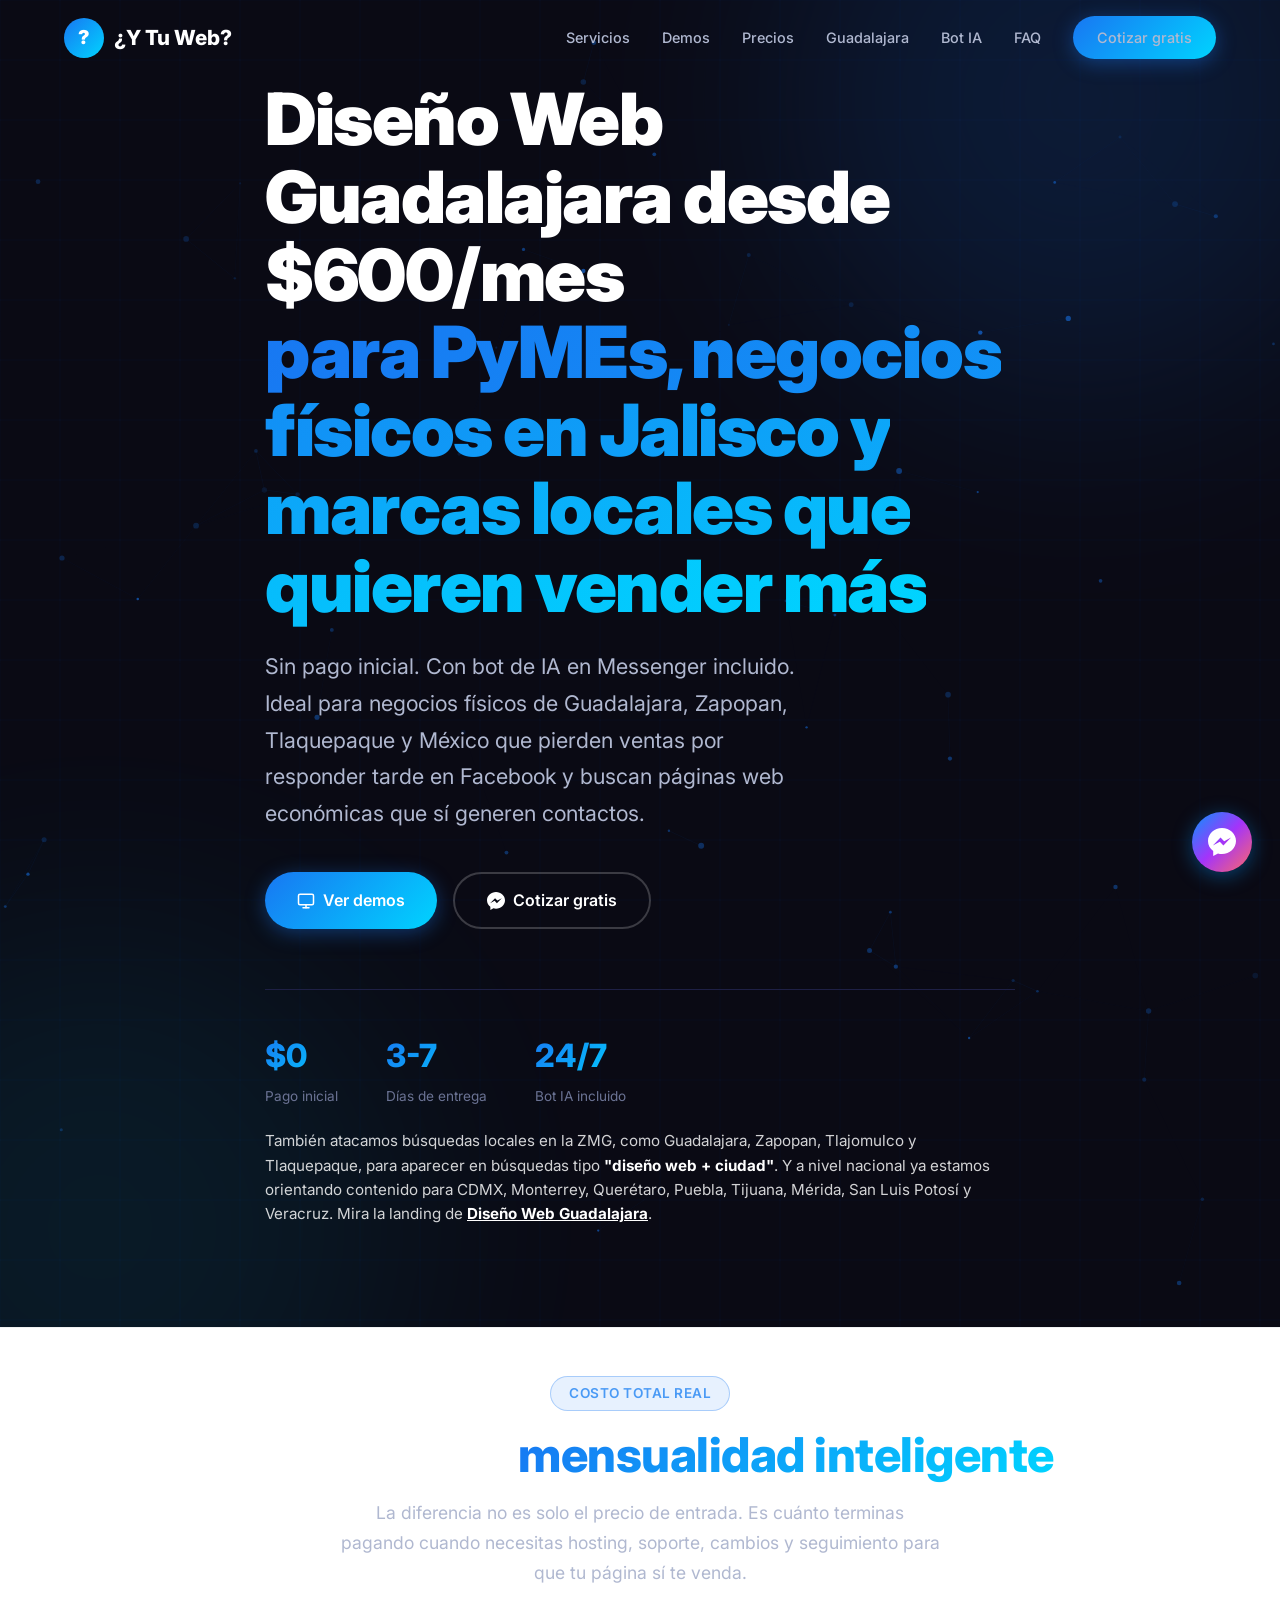
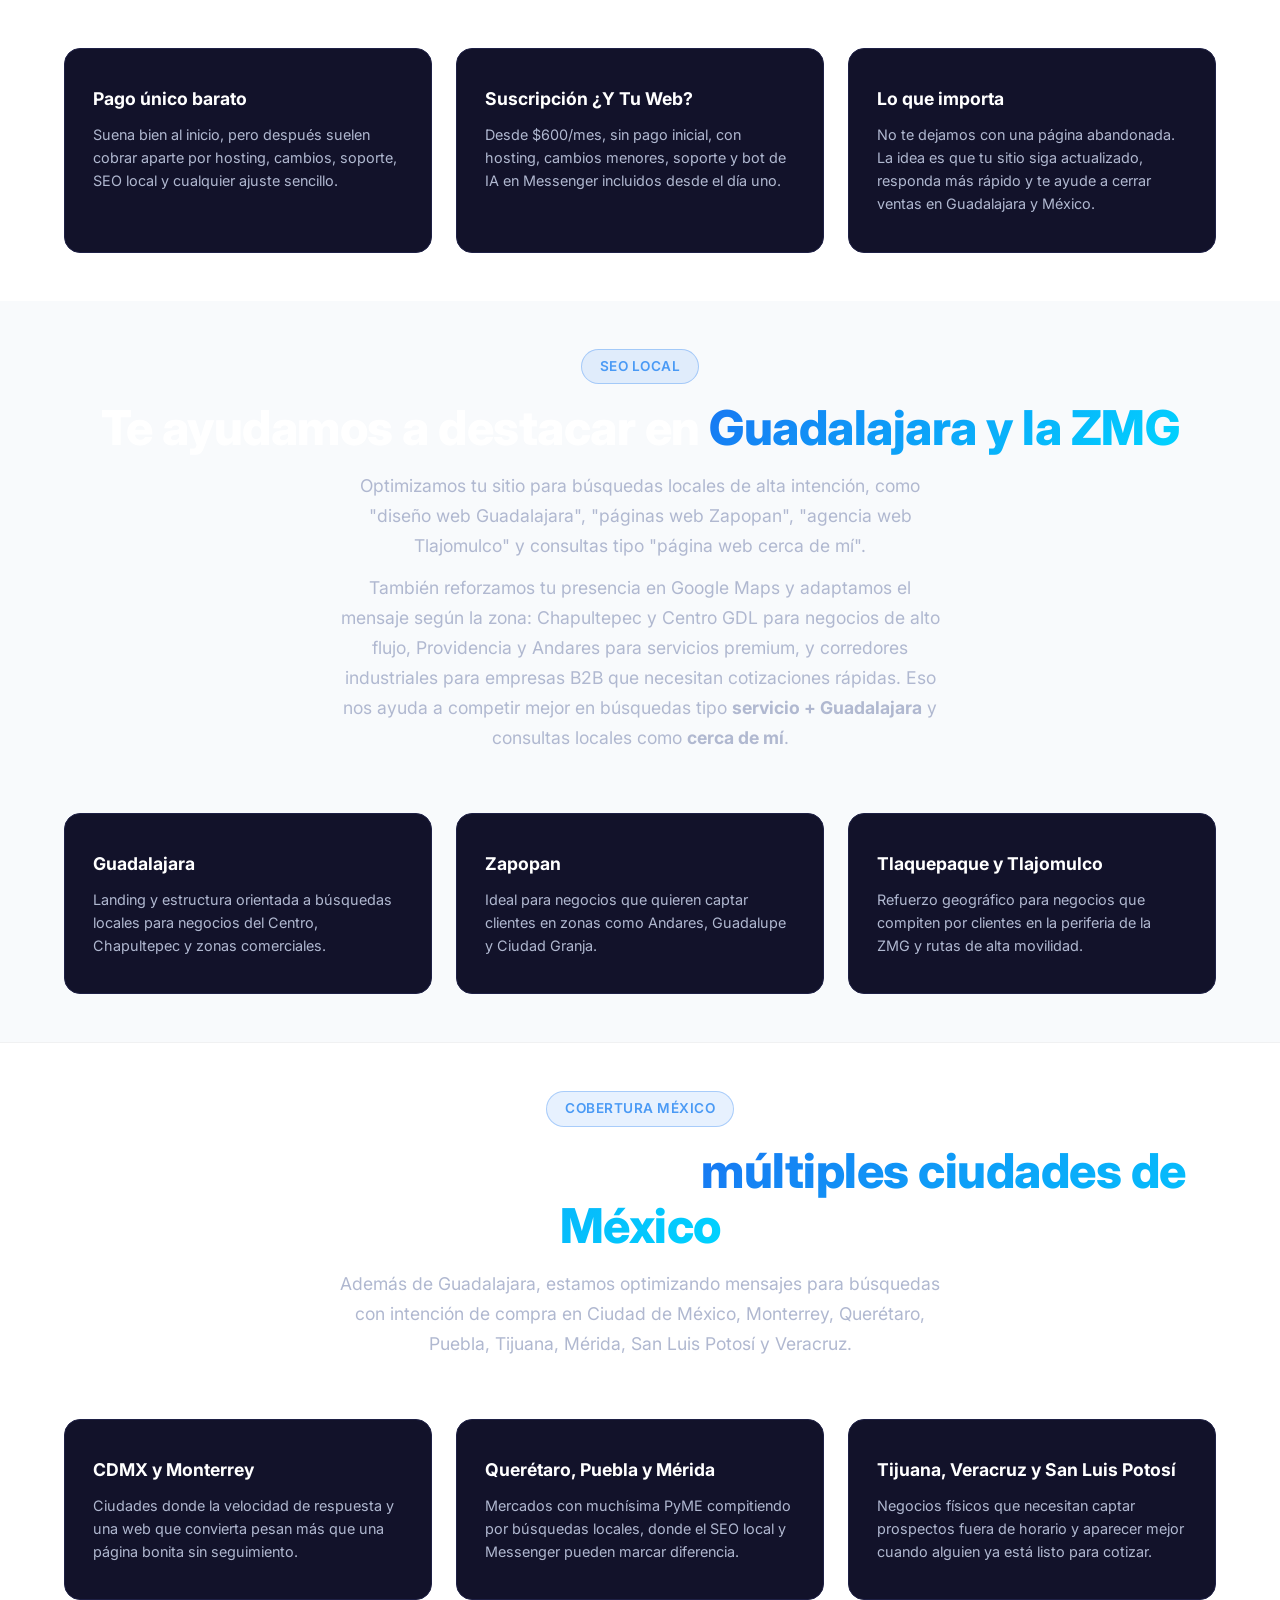
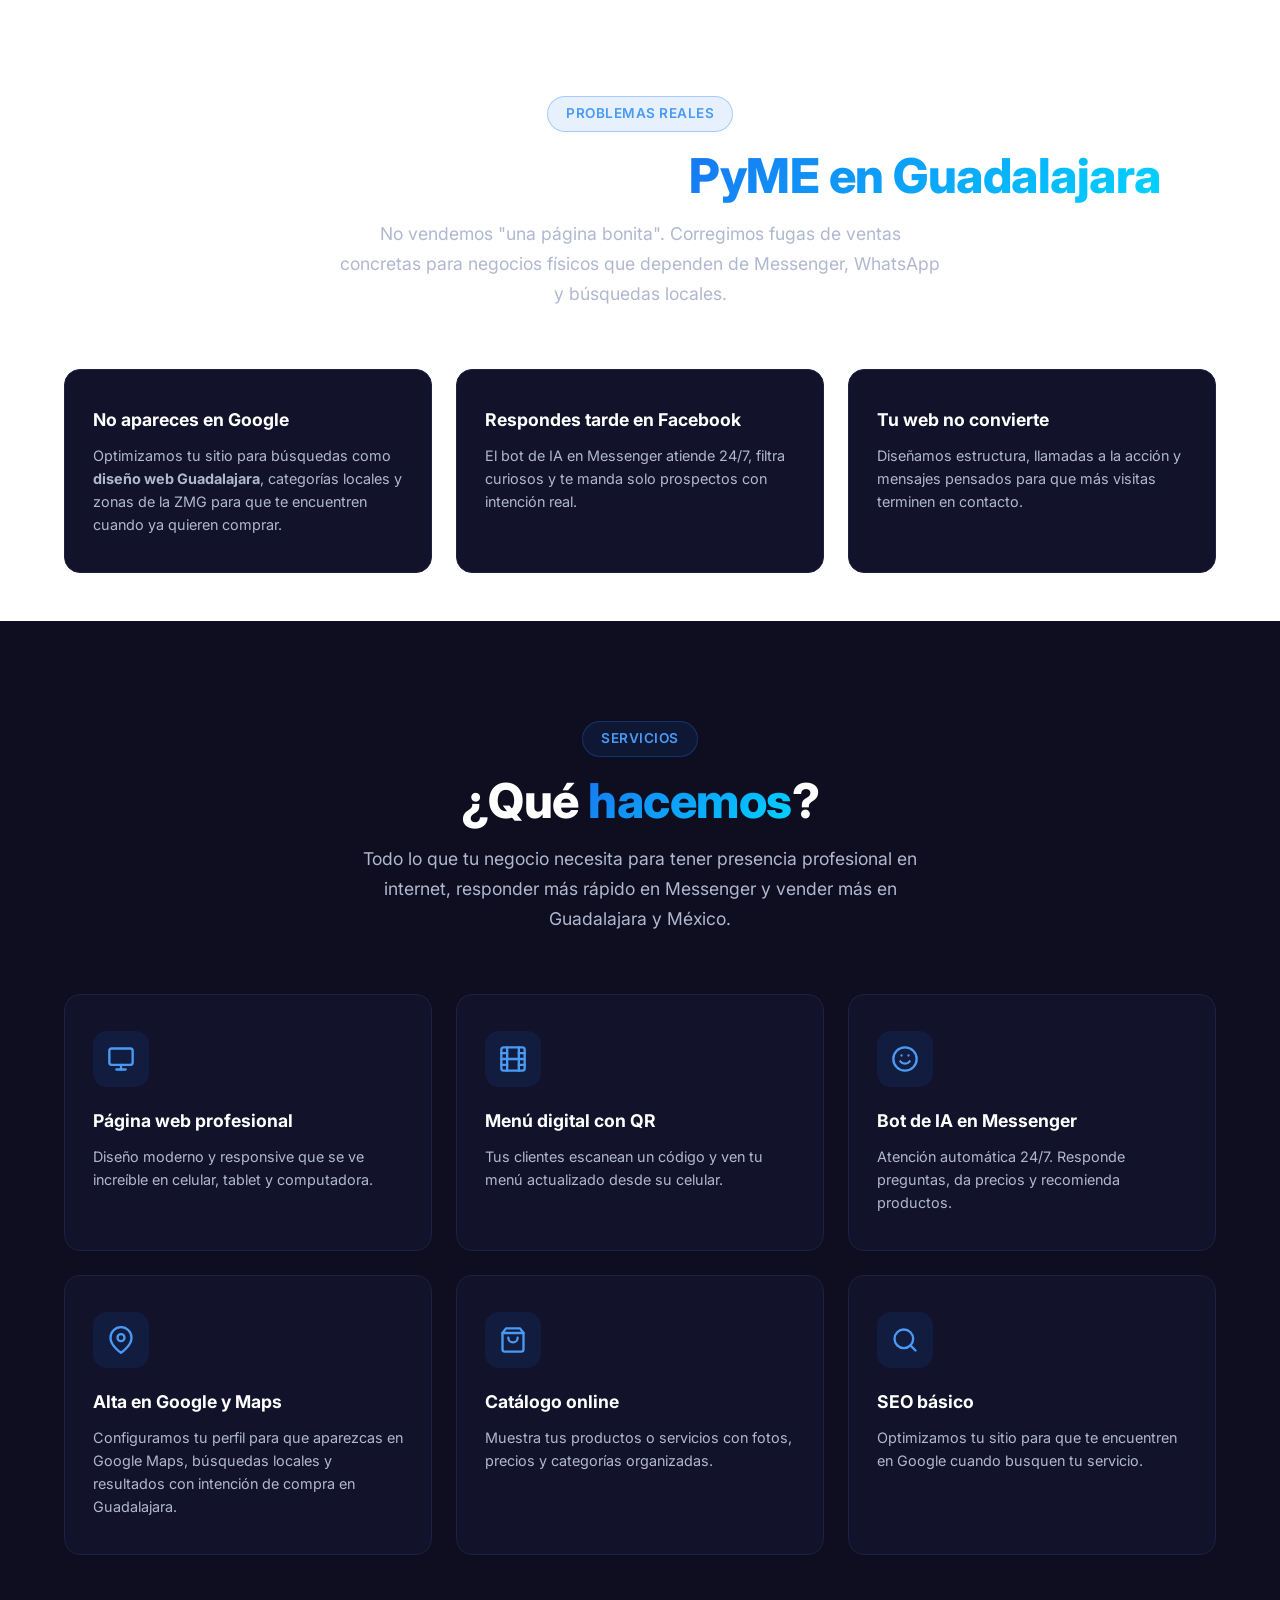
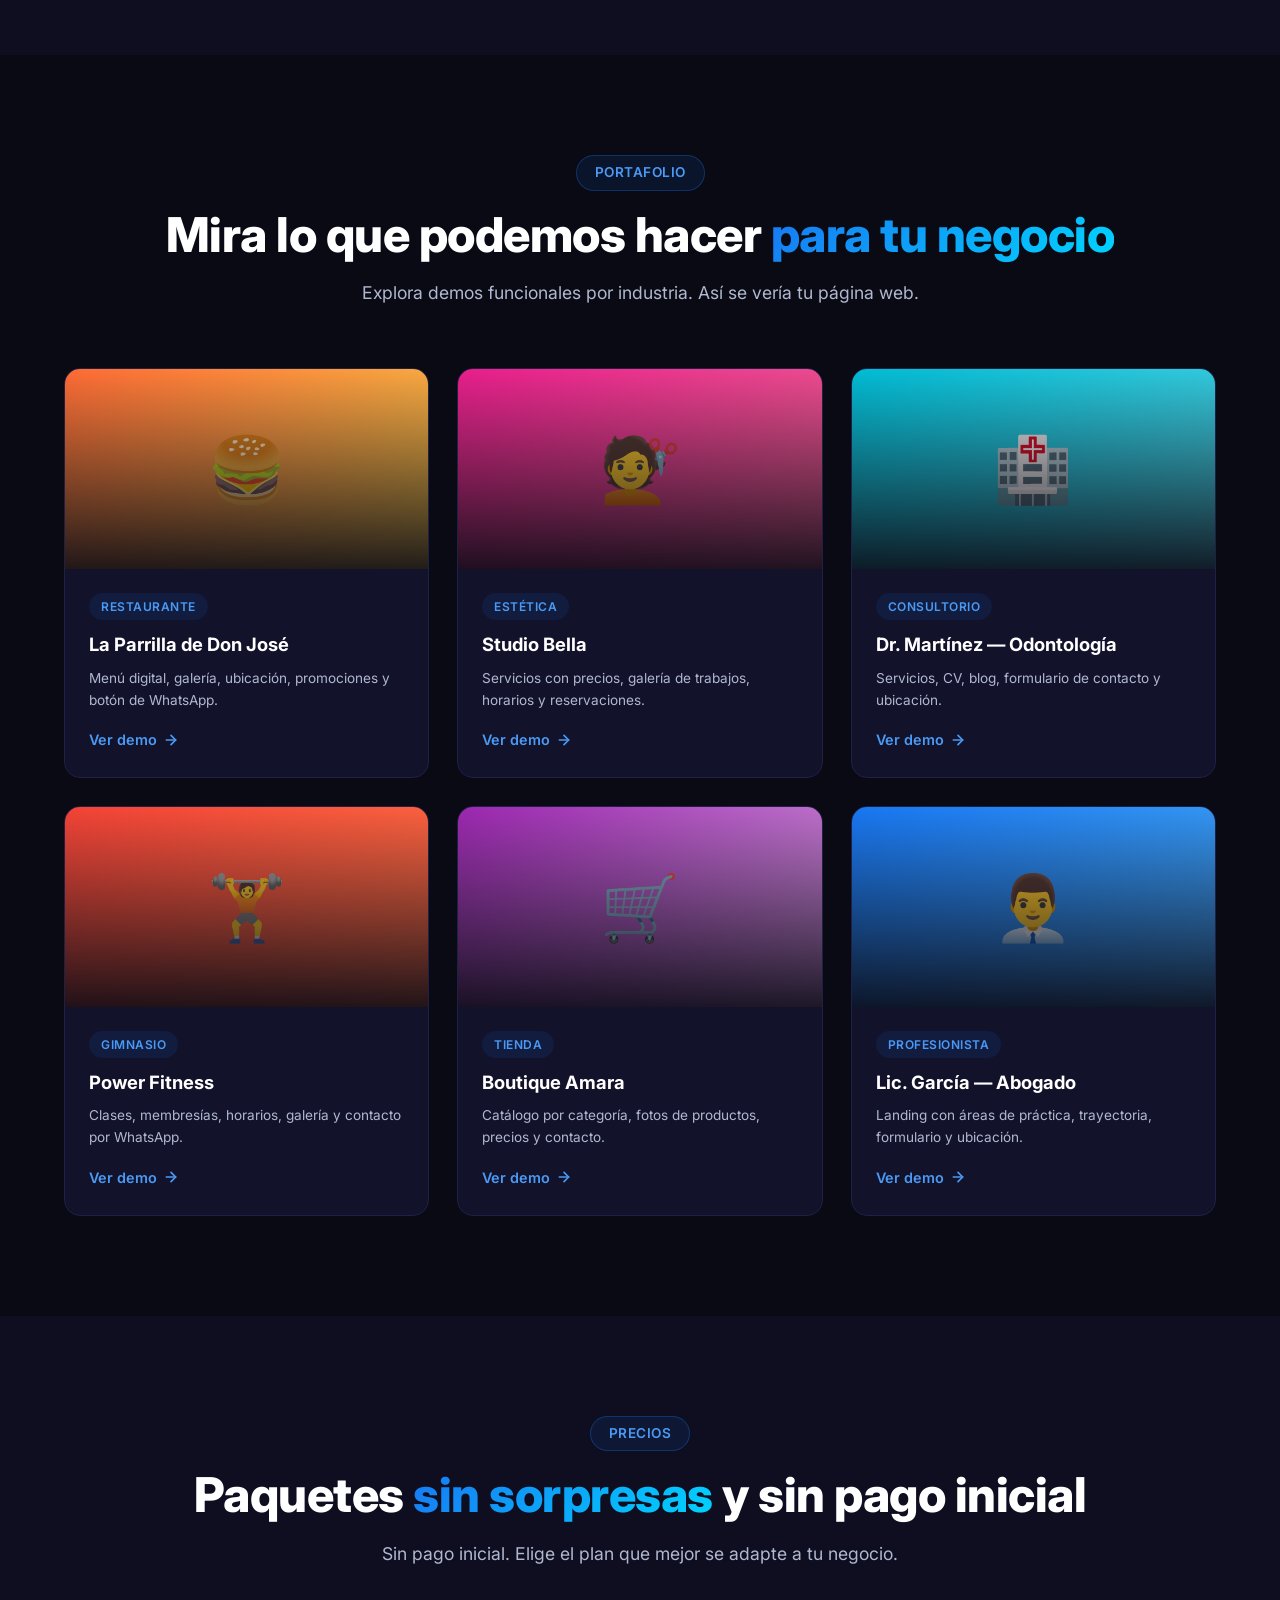
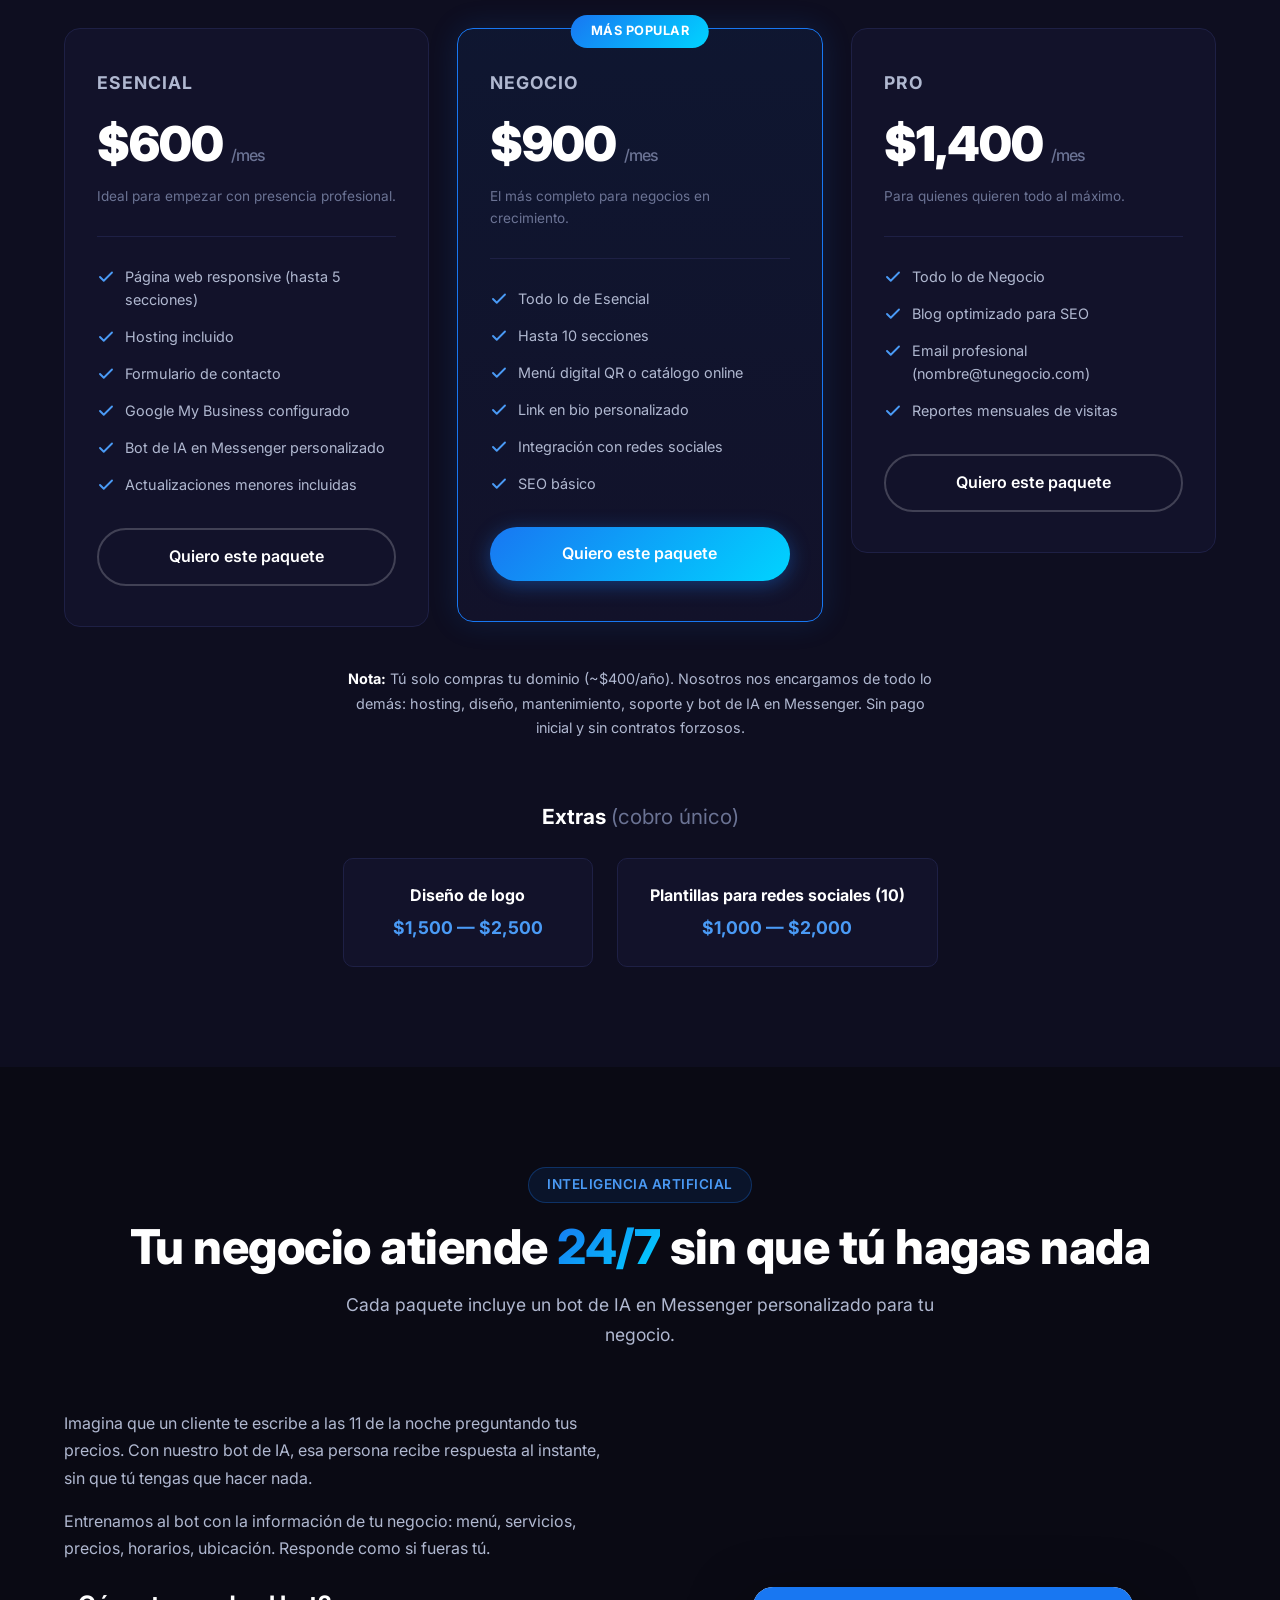
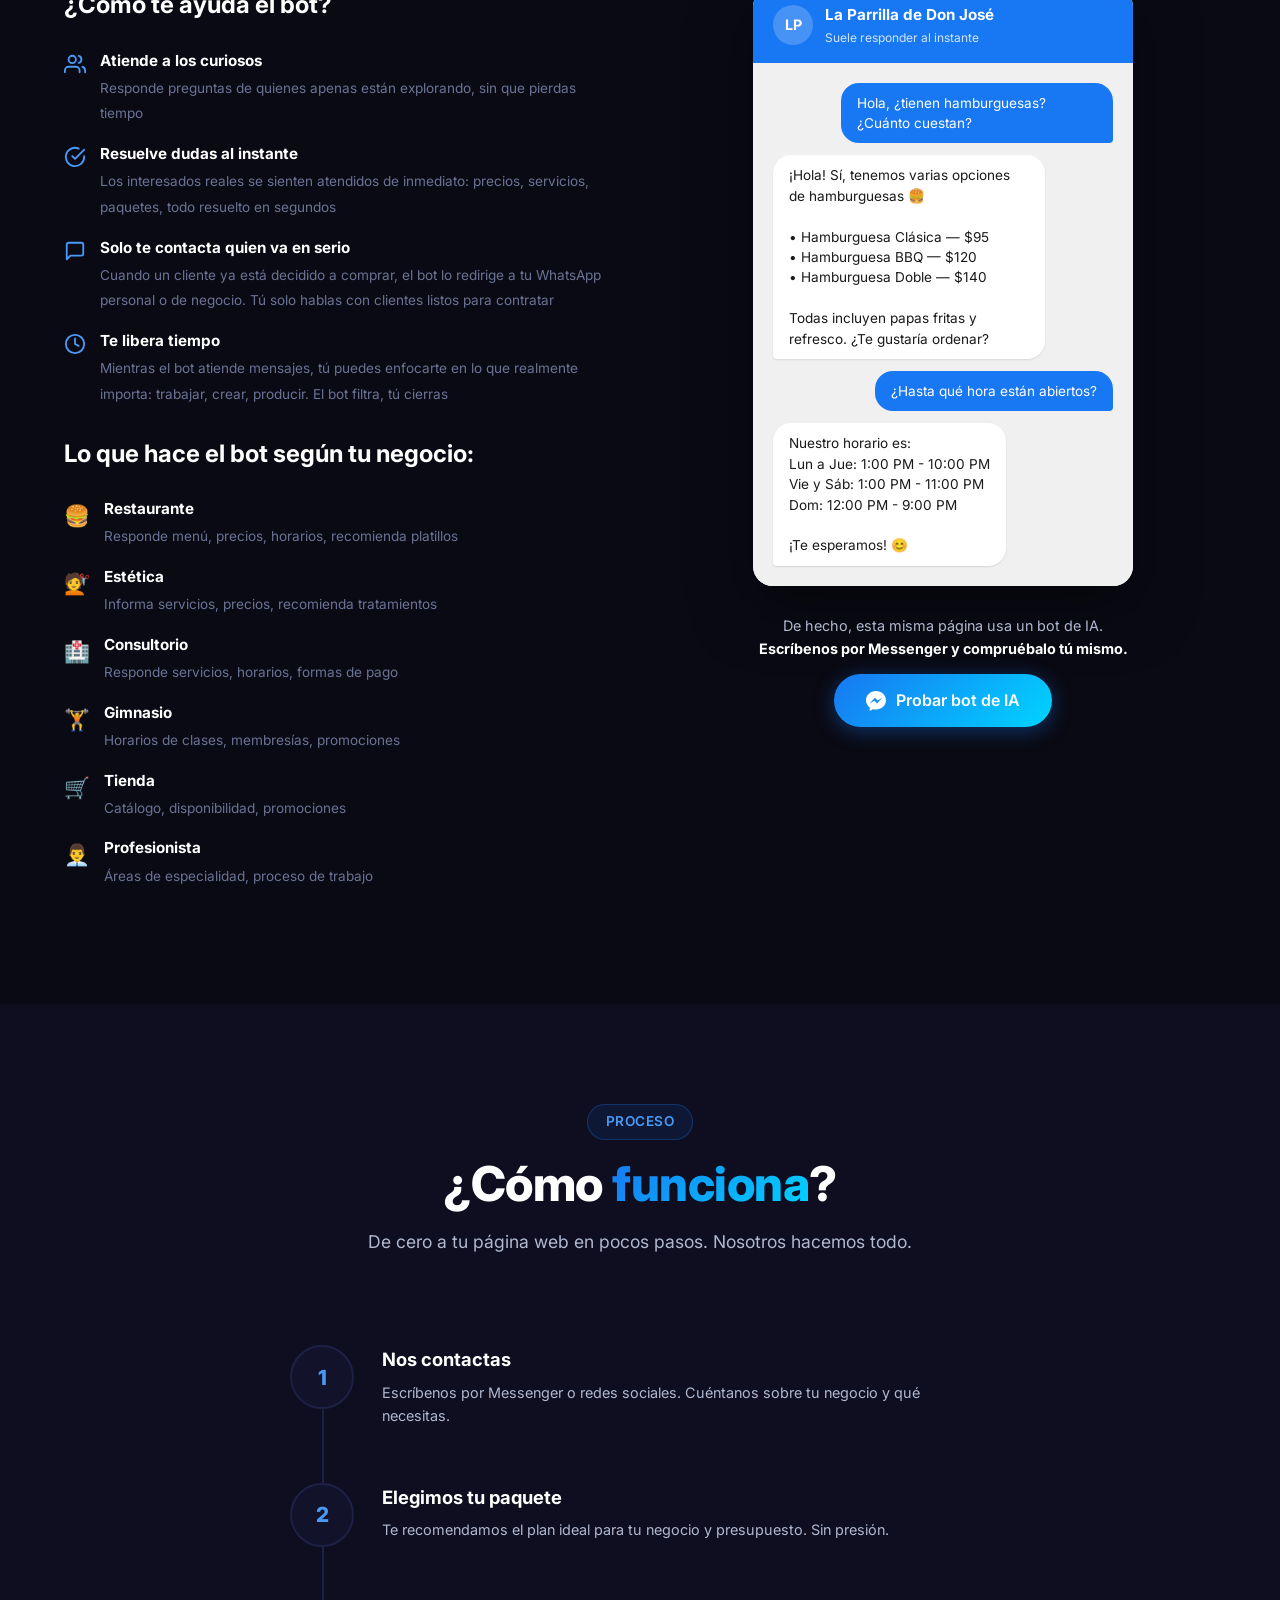
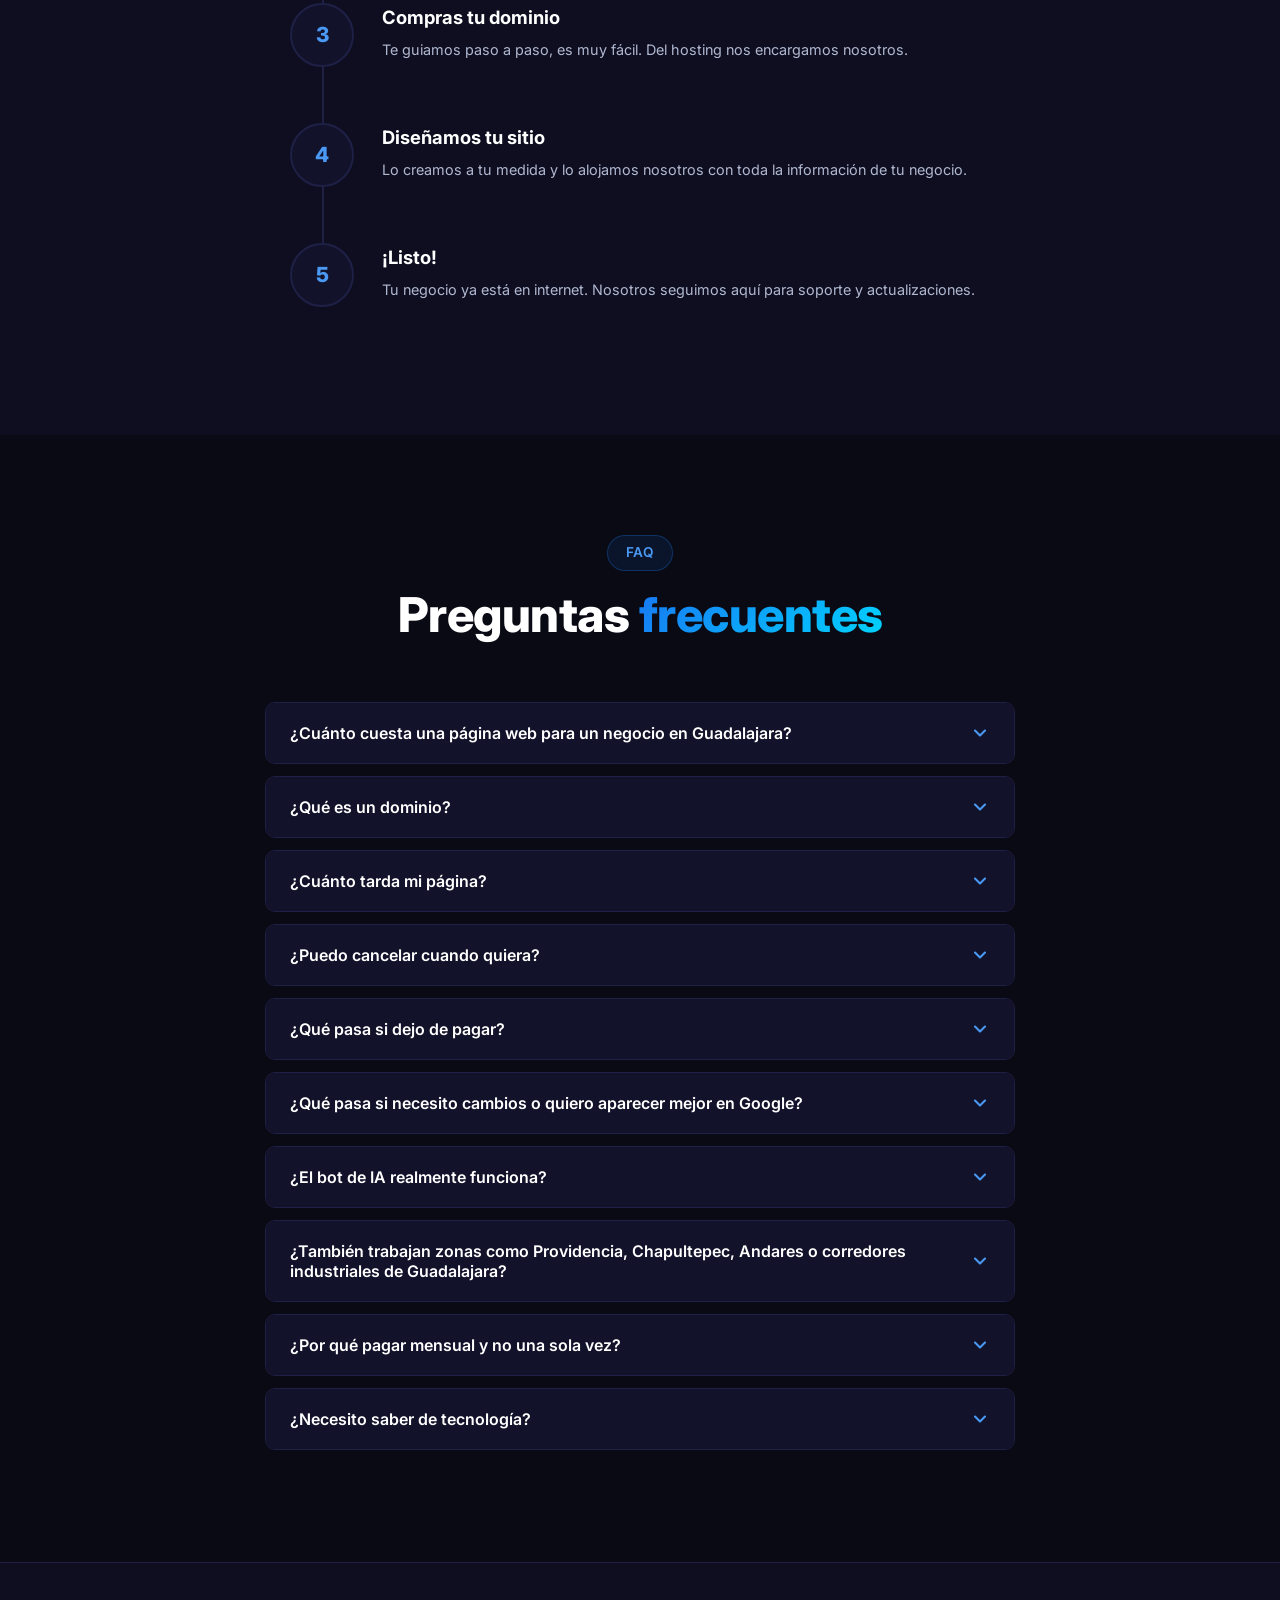
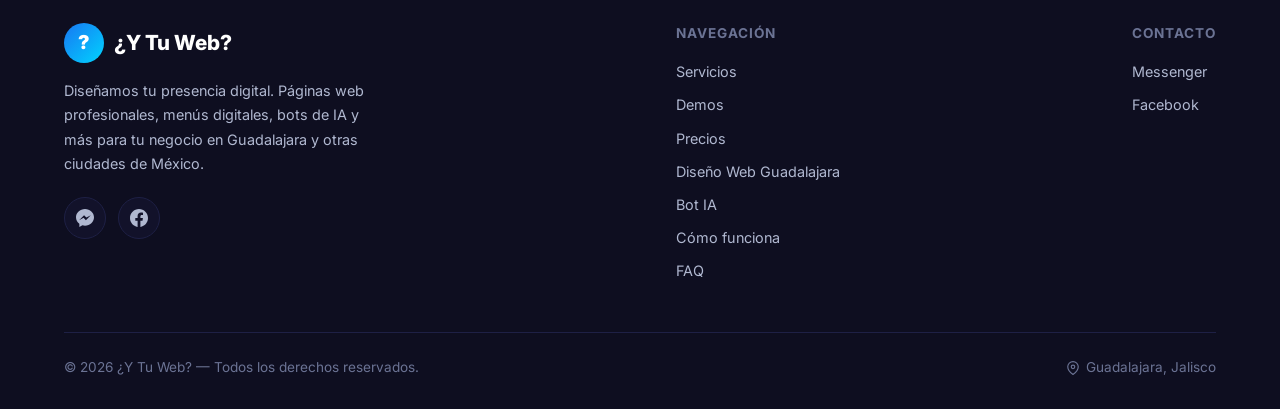
==== commit 763b85b3: "seo: correcciones automáticas 2026-05-12" ====
--- a/index.html
+++ b/index.html
@@ -10,7 +10,7 @@
     <meta property="og:title" content="Diseño Web Guadalajara desde $600/mes para PyMEs, sin pago inicial | ¿Y Tu Web?">
     <meta property="og:description" content="Diseño web Guadalajara desde $600/mes, sin pago inicial y con bot de IA en Messenger incluido. Hecho para PyMEs y negocios físicos que no quieren perder ventas por responder tarde.">
     <meta property="og:type" content="website">
-    <meta property="og:updated_time" content="2026-05-11T15:00:00-06:00">
+    <meta property="og:updated_time" content="2026-05-12T15:00:00-06:00">
     <meta name="theme-color" content="#1877F2">
     <title>Diseño Web Guadalajara y PyMEs México desde $600/mes, sin pago inicial | ¿Y Tu Web?</title>
 
@@ -59,7 +59,7 @@
         "@type": "Place",
         "name": "Guadalajara, Jalisco, México"
       },
-      "dateModified": "2026-05-11",
+      "dateModified": "2026-05-12",
       "telephone": "+52-33-1410-2892",
       "currenciesAccepted": "MXN",
       "paymentAccepted": "Transferencia bancaria, SPEI",
@@ -262,7 +262,7 @@
       "breadcrumb": {
         "@id": "https://ytuweb.mx/#breadcrumb"
       },
-      "dateModified": "2026-05-11"
+      "dateModified": "2026-05-12"
     }
     </script>
 
@@ -370,7 +370,7 @@
                 <span class="highlight">para PyMEs, negocios físicos en Jalisco y marcas locales que quieren vender más</span>
             </h1>
             <p class="hero-subtitle">
-                Sin pago inicial. Con bot de IA en Messenger incluido. Ideal para negocios físicos de Guadalajara, Zapopan, Tlaquepaque y México que pierden ventas por responder tarde en Facebook.
+                Sin pago inicial. Con bot de IA en Messenger incluido. Ideal para negocios físicos de Guadalajara, Zapopan, Tlaquepaque y México que pierden ventas por responder tarde en Facebook y buscan páginas web económicas que sí generen contactos.
             </p>
             <div class="hero-buttons">
                 <a href="#demos" class="btn btn-primary">
@@ -437,7 +437,7 @@
             <span class="section-badge">SEO local</span>
             <h2 class="section-title">Te ayudamos a destacar en <span class="highlight">Guadalajara y la ZMG</span></h2>
             <p class="section-subtitle">Optimizamos tu sitio para búsquedas locales de alta intención, como "diseño web Guadalajara", "páginas web Zapopan", "agencia web Tlajomulco" y consultas tipo "página web cerca de mí".</p>
-            <p class="section-subtitle" style="margin-top: 12px;">También reforzamos tu presencia en Google Maps y adaptamos el mensaje según la zona: Chapultepec y Centro GDL para negocios de alto flujo, Providencia y Andares para servicios premium, y corredores industriales para empresas B2B que necesitan cotizaciones rápidas.</p>
+            <p class="section-subtitle" style="margin-top: 12px;">También reforzamos tu presencia en Google Maps y adaptamos el mensaje según la zona: Chapultepec y Centro GDL para negocios de alto flujo, Providencia y Andares para servicios premium, y corredores industriales para empresas B2B que necesitan cotizaciones rápidas. Eso nos ayuda a competir mejor en búsquedas tipo <strong>servicio + Guadalajara</strong> y consultas locales como <strong>cerca de mí</strong>.</p>
         </div>
         <div class="services-grid">
             <div class="service-card reveal reveal-delay-1">
@@ -1085,6 +1085,18 @@
                 <div class="faq-answer">
                     <div class="faq-answer-inner">
                         Sí. Lo entrenamos con la información de tu negocio — menú, servicios, precios, horarios, ubicación — y responde automáticamente por Messenger como si fueras tú.
+                    </div>
+                </div>
+            </div>
+
+            <div class="faq-item reveal reveal-delay-6">
+                <button class="faq-question">
+                    ¿También trabajan zonas como Providencia, Chapultepec, Andares o corredores industriales de Guadalajara?
+                    <svg class="faq-icon" width="20" height="20" viewBox="0 0 24 24" fill="none" stroke="currentColor" stroke-width="2.5" stroke-linecap="round" stroke-linejoin="round"><polyline points="6 9 12 15 18 9"/></svg>
+                </button>
+                <div class="faq-answer">
+                    <div class="faq-answer-inner">
+                        Sí. Ajustamos el mensaje y el enfoque SEO local según la zona donde compite tu negocio, desde Chapultepec, Centro y Providencia hasta Andares, Tlaquepaque, Tlajomulco y corredores industriales de Guadalajara.
                     </div>
                 </div>
             </div>
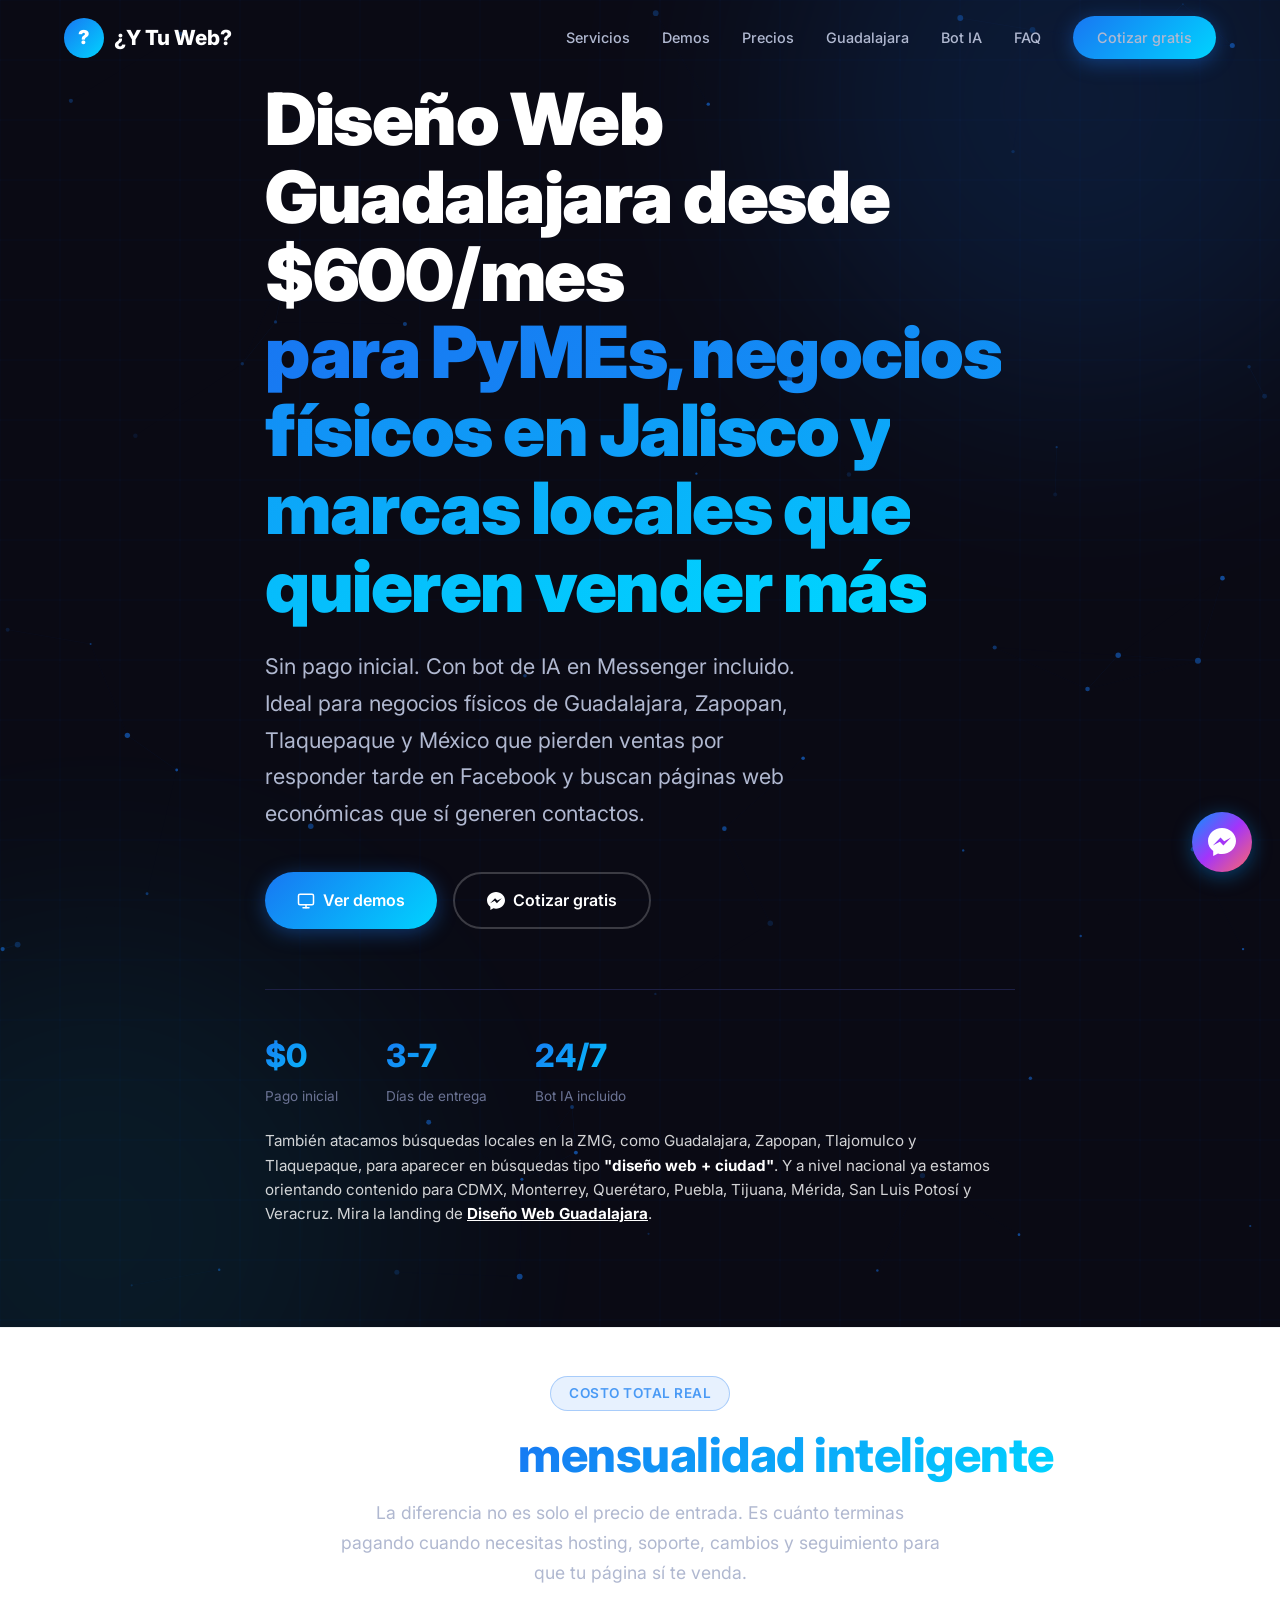
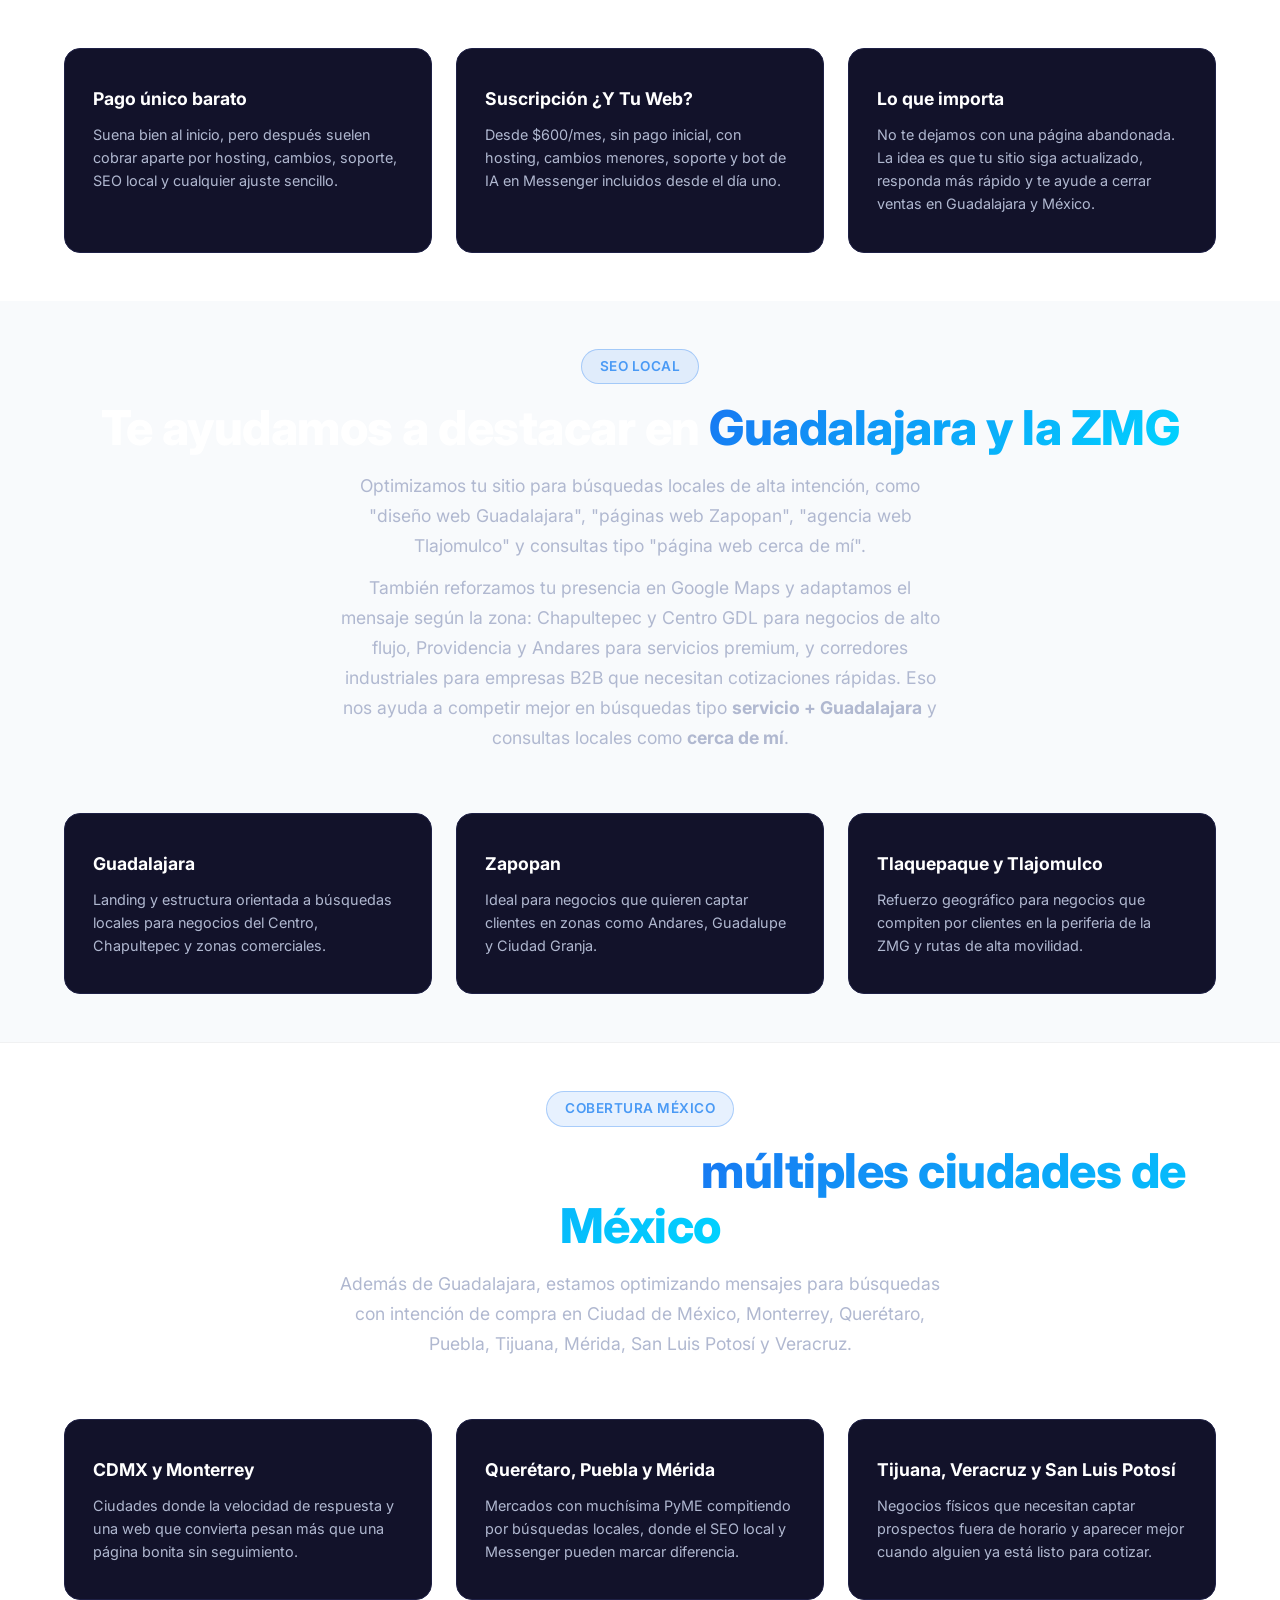
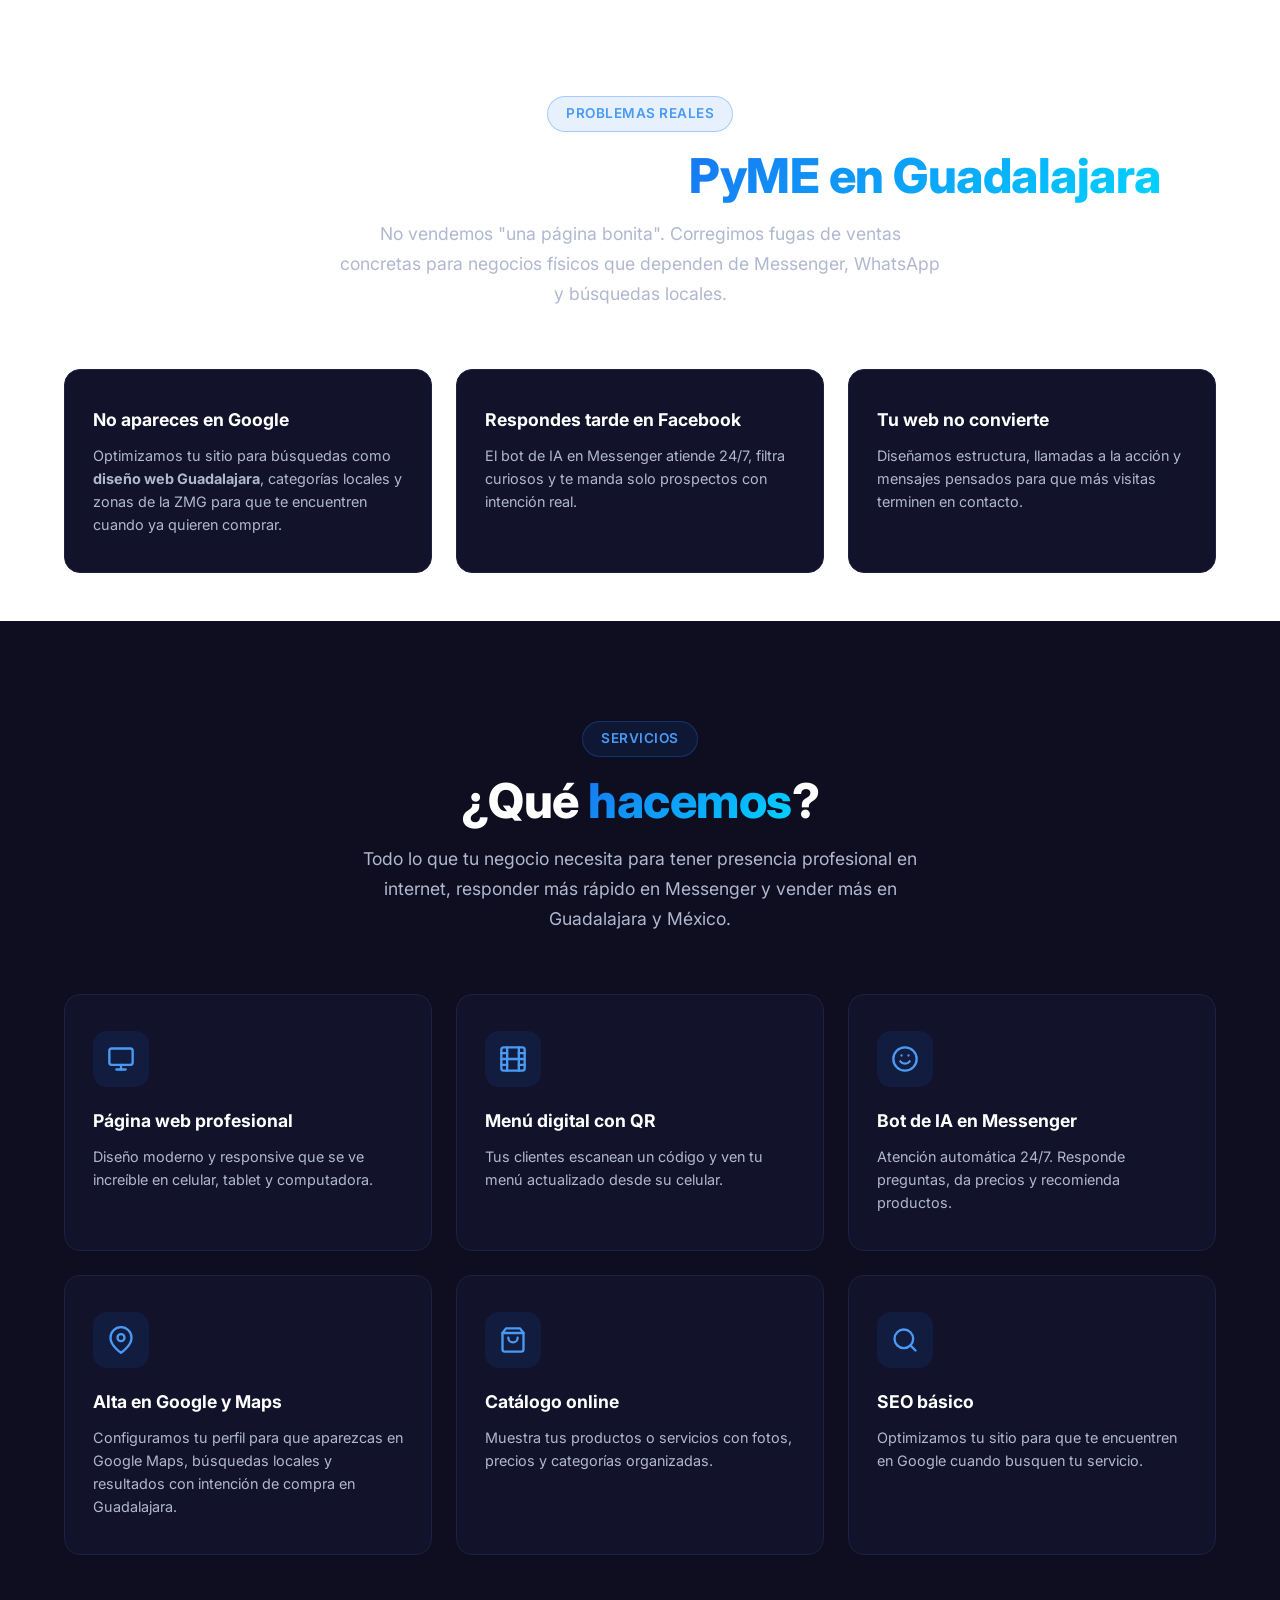
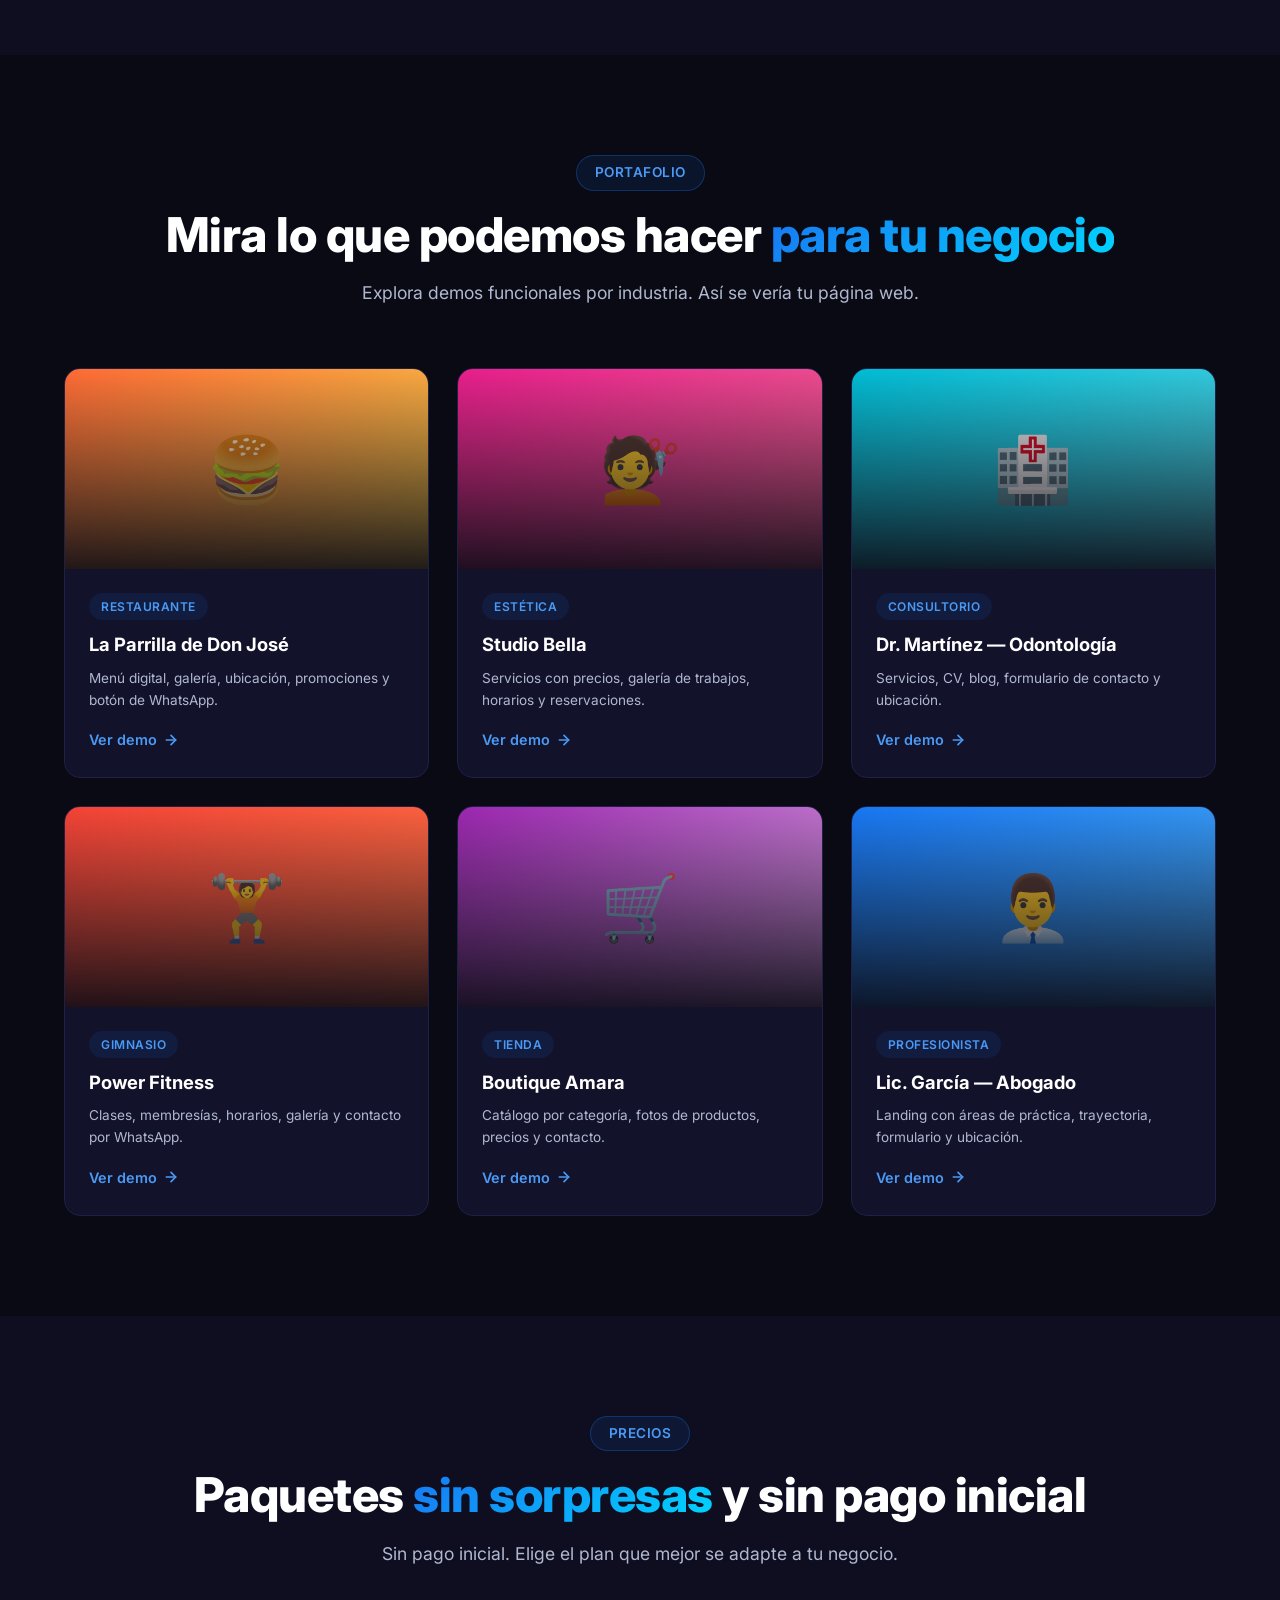
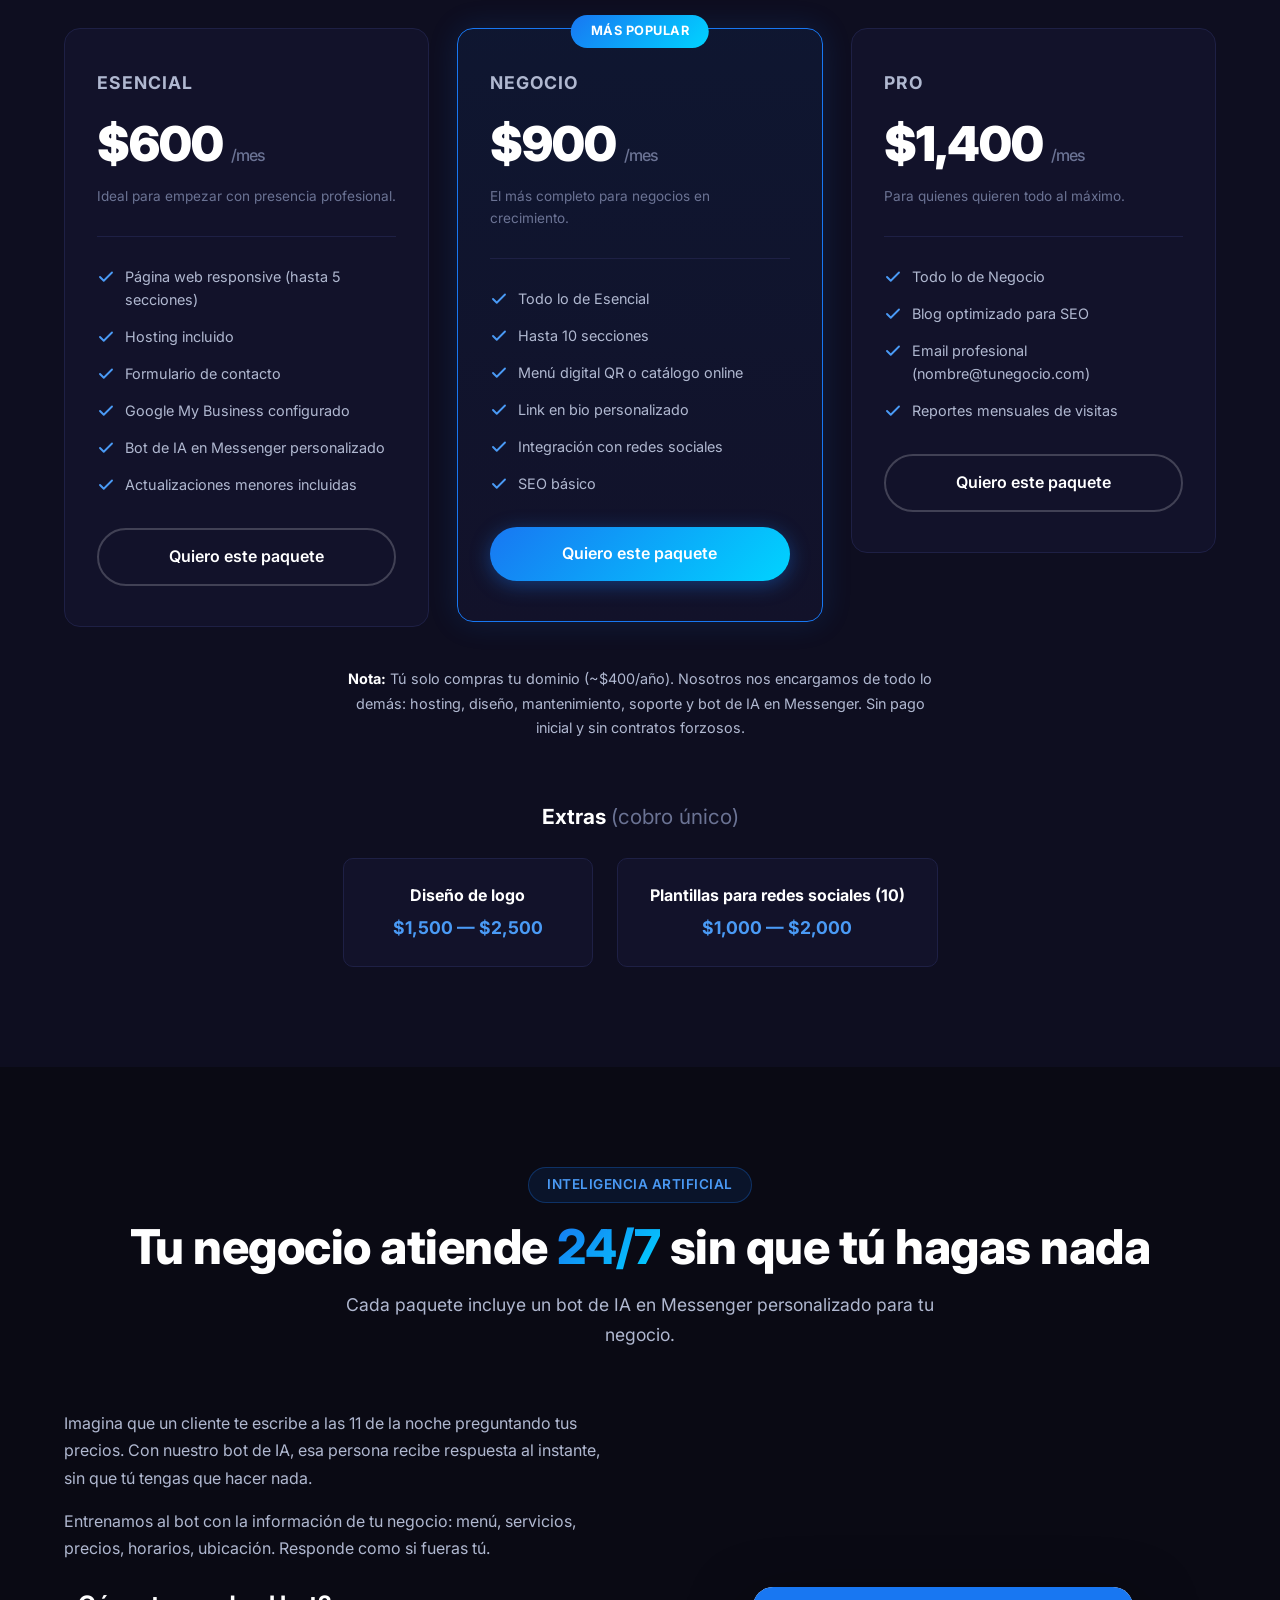
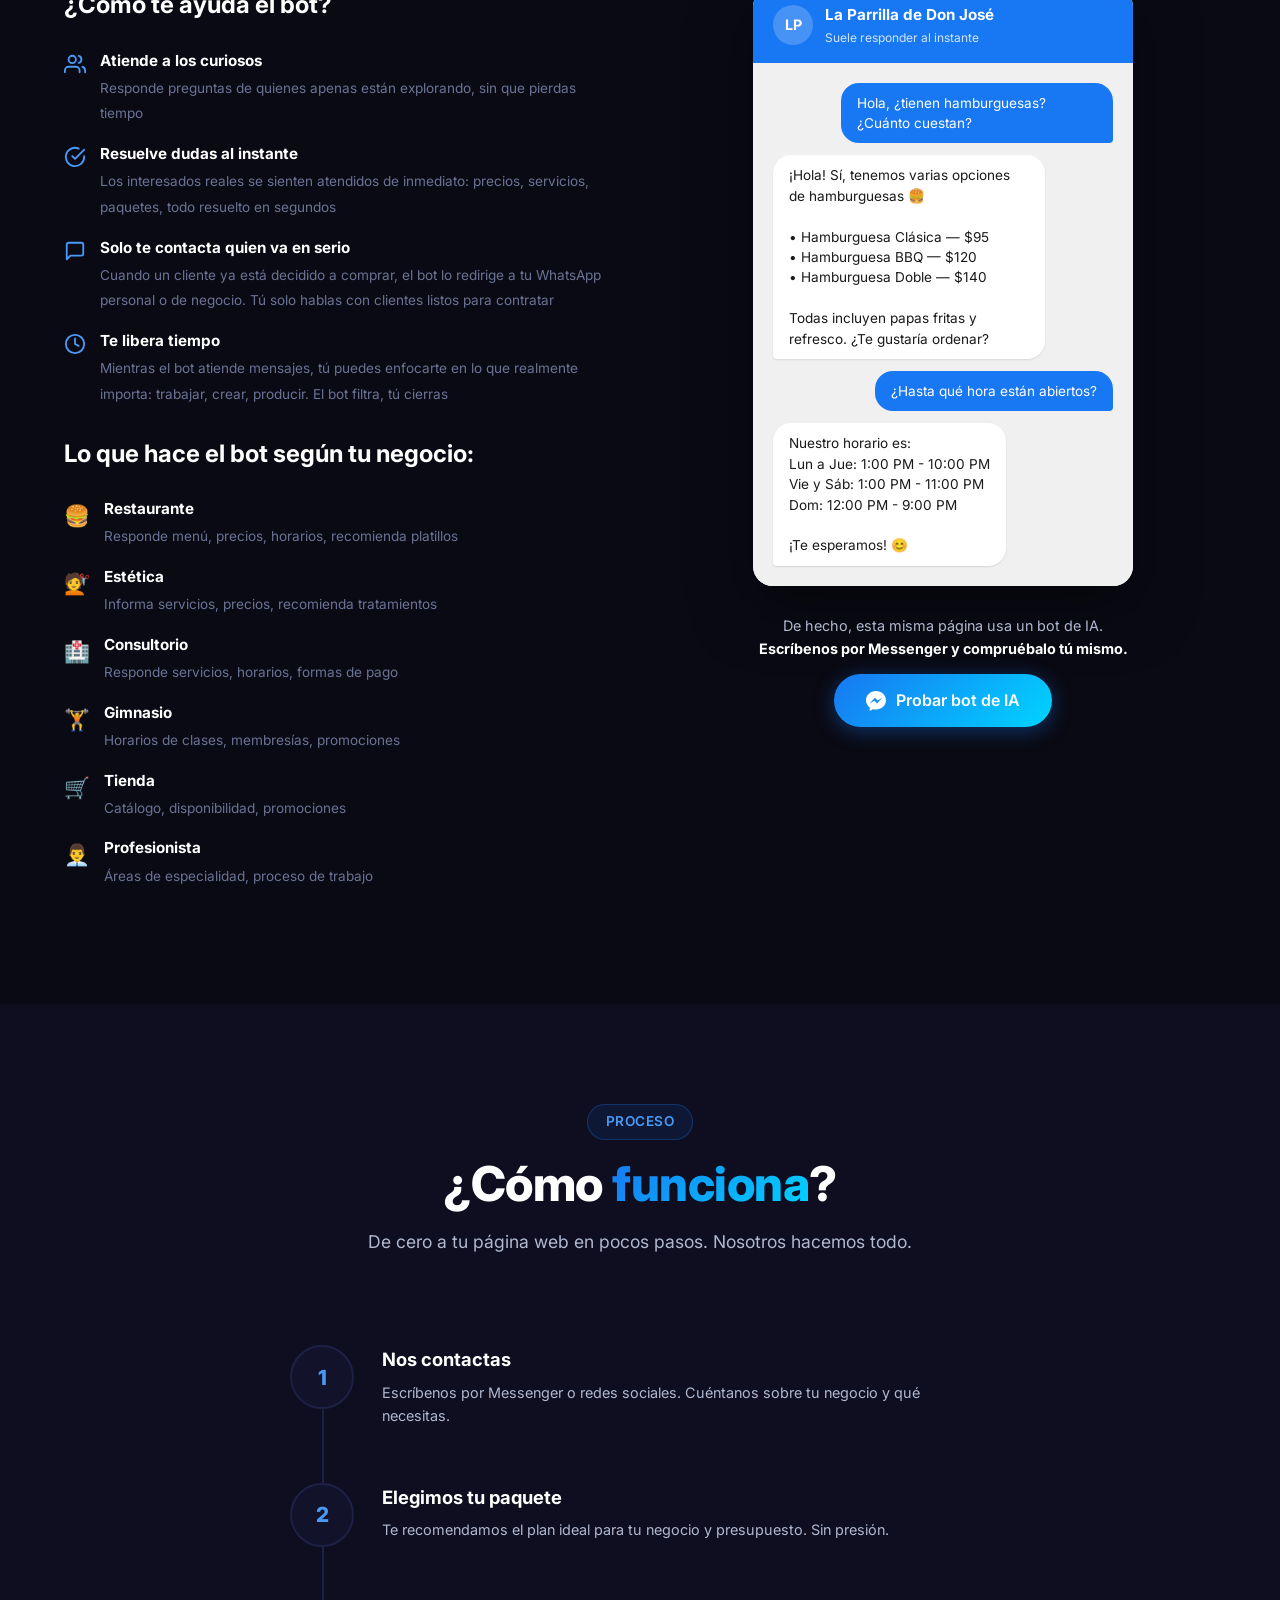
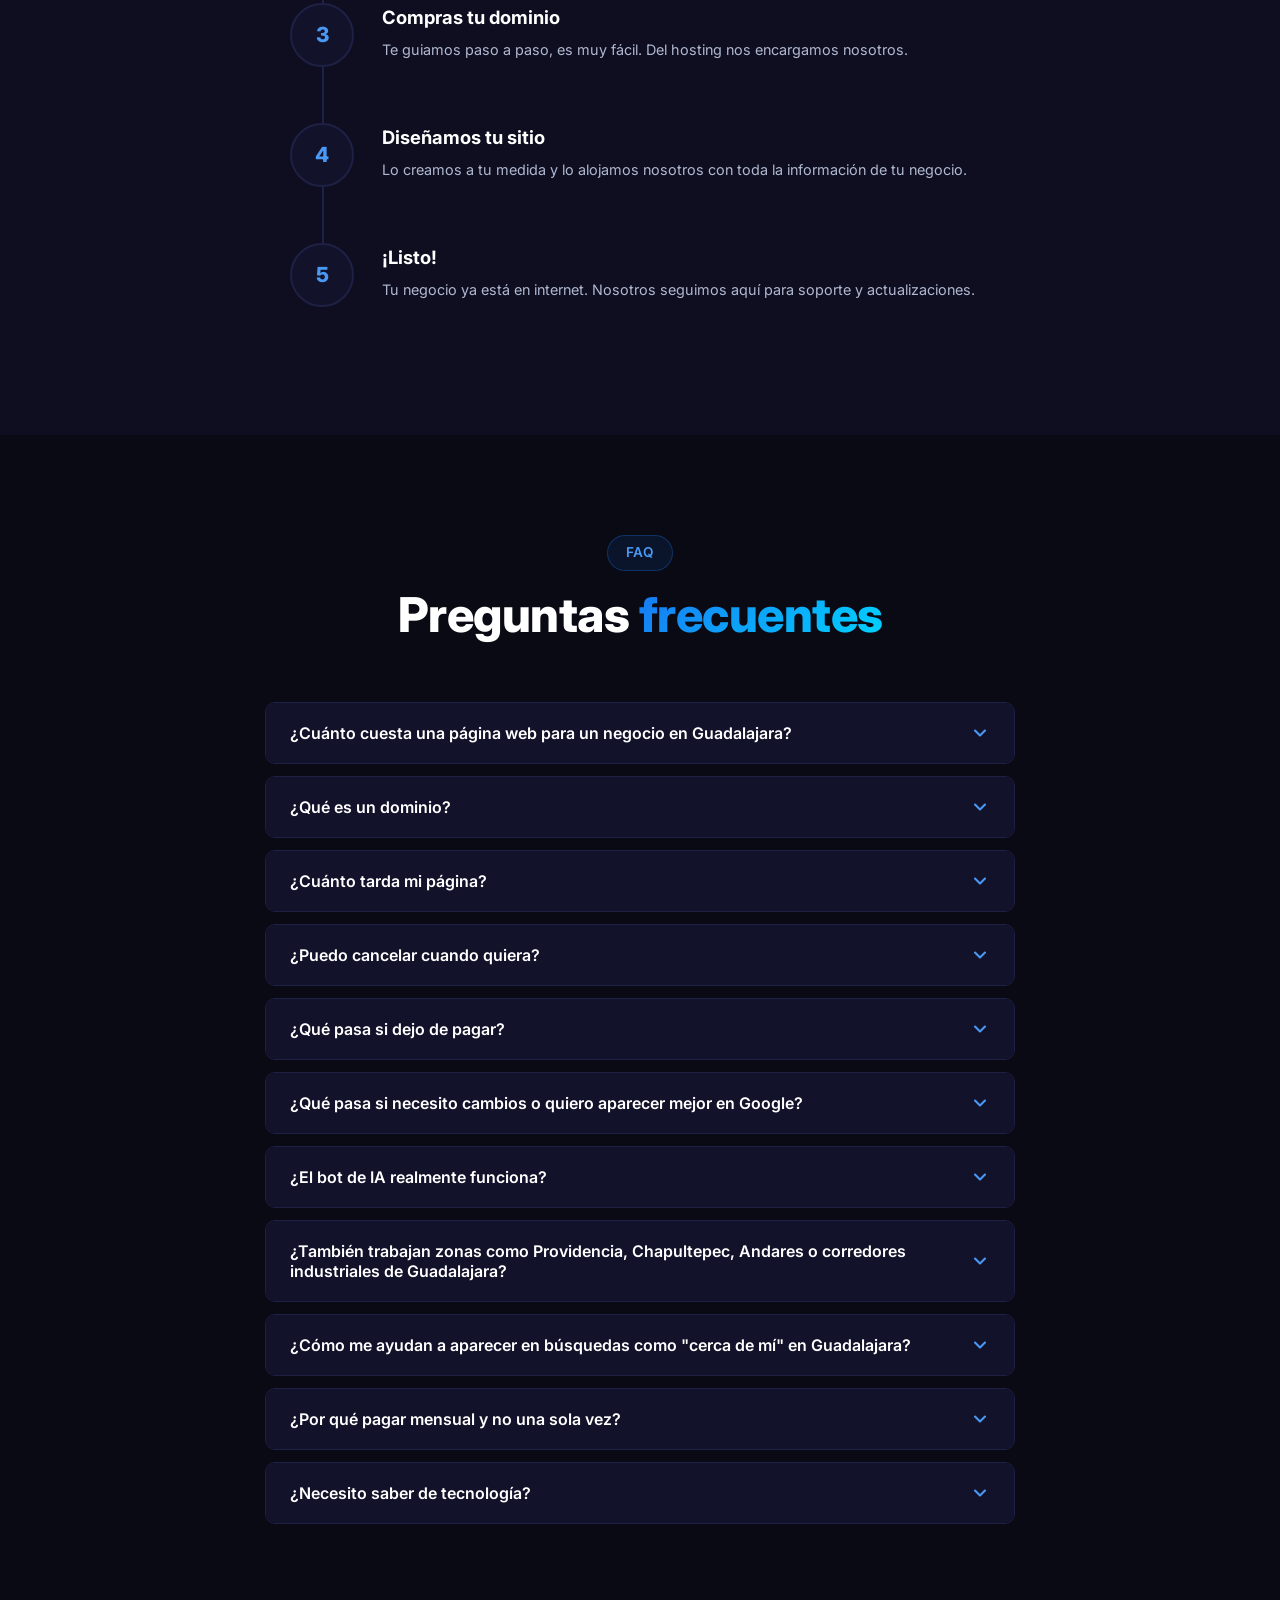
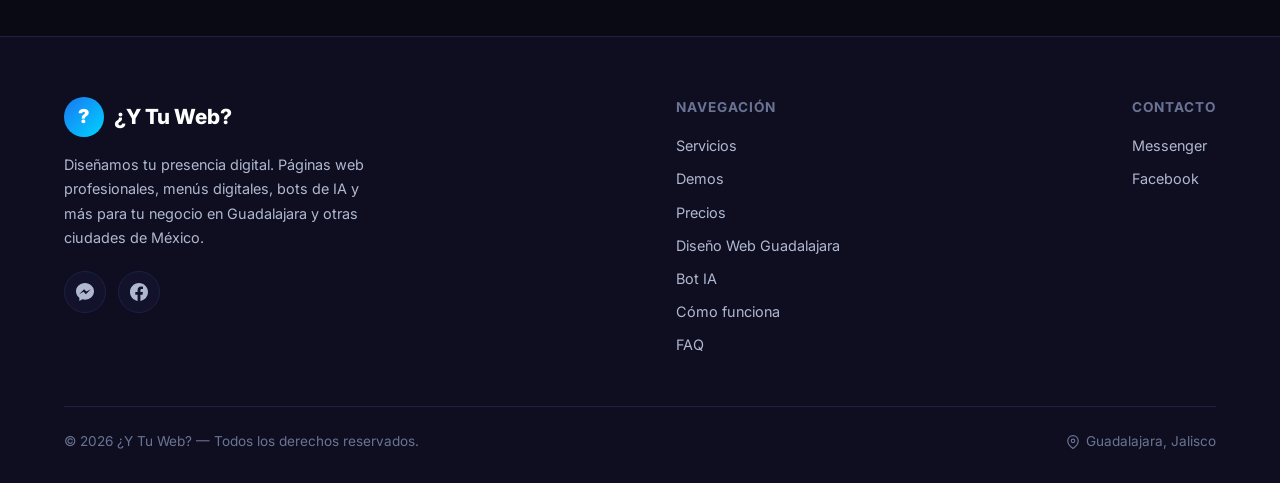
==== commit 99ec1157: "seo: correcciones automáticas 2026-05-13" ====
--- a/index.html
+++ b/index.html
@@ -10,7 +10,7 @@
     <meta property="og:title" content="Diseño Web Guadalajara desde $600/mes para PyMEs, sin pago inicial | ¿Y Tu Web?">
     <meta property="og:description" content="Diseño web Guadalajara desde $600/mes, sin pago inicial y con bot de IA en Messenger incluido. Hecho para PyMEs y negocios físicos que no quieren perder ventas por responder tarde.">
     <meta property="og:type" content="website">
-    <meta property="og:updated_time" content="2026-05-12T15:00:00-06:00">
+    <meta property="og:updated_time" content="2026-05-13T15:00:00-06:00">
     <meta name="theme-color" content="#1877F2">
     <title>Diseño Web Guadalajara y PyMEs México desde $600/mes, sin pago inicial | ¿Y Tu Web?</title>
 
@@ -59,7 +59,7 @@
         "@type": "Place",
         "name": "Guadalajara, Jalisco, México"
       },
-      "dateModified": "2026-05-12",
+      "dateModified": "2026-05-13",
       "telephone": "+52-33-1410-2892",
       "currenciesAccepted": "MXN",
       "paymentAccepted": "Transferencia bancaria, SPEI",
@@ -204,6 +204,14 @@
             "@type": "Answer",
             "text": "Sí. En nuestros paquetes configuramos tu perfil de Google Business Profile para ayudarte a aparecer en Google Maps y reforzar tu visibilidad local junto con tu página web."
           }
+        },
+        {
+          "@type": "Question",
+          "name": "¿Cómo me ayudan a aparecer en búsquedas como cerca de mí en Guadalajara?",
+          "acceptedAnswer": {
+            "@type": "Answer",
+            "text": "Optimizamos tu página con señales locales de Guadalajara y la ZMG, además de reforzar tu ficha de Google Business Profile para que tengas más probabilidades de aparecer en búsquedas con intención local como cerca de mí y servicio más ciudad."
+          }
         }
       ]
     }
@@ -262,7 +270,7 @@
       "breadcrumb": {
         "@id": "https://ytuweb.mx/#breadcrumb"
       },
-      "dateModified": "2026-05-12"
+      "dateModified": "2026-05-13"
     }
     </script>
 
@@ -1103,6 +1111,18 @@
 
             <div class="faq-item reveal reveal-delay-6">
                 <button class="faq-question">
+                    ¿Cómo me ayudan a aparecer en búsquedas como "cerca de mí" en Guadalajara?
+                    <svg class="faq-icon" width="20" height="20" viewBox="0 0 24 24" fill="none" stroke="currentColor" stroke-width="2.5" stroke-linecap="round" stroke-linejoin="round"><polyline points="6 9 12 15 18 9"/></svg>
+                </button>
+                <div class="faq-answer">
+                    <div class="faq-answer-inner">
+                        Reforzamos tu página con señales locales de Guadalajara y la ZMG, enlazamos tu presencia en Google Business Profile y trabajamos textos orientados a búsquedas de alta intención como "servicio + Guadalajara" o "cerca de mí" para que tengas más probabilidad de captar clientes listos para cotizar.
+                    </div>
+                </div>
+            </div>
+
+            <div class="faq-item reveal reveal-delay-6">
+                <button class="faq-question">
                     ¿Por qué pagar mensual y no una sola vez?
                     <svg class="faq-icon" width="20" height="20" viewBox="0 0 24 24" fill="none" stroke="currentColor" stroke-width="2.5" stroke-linecap="round" stroke-linejoin="round"><polyline points="6 9 12 15 18 9"/></svg>
                 </button>
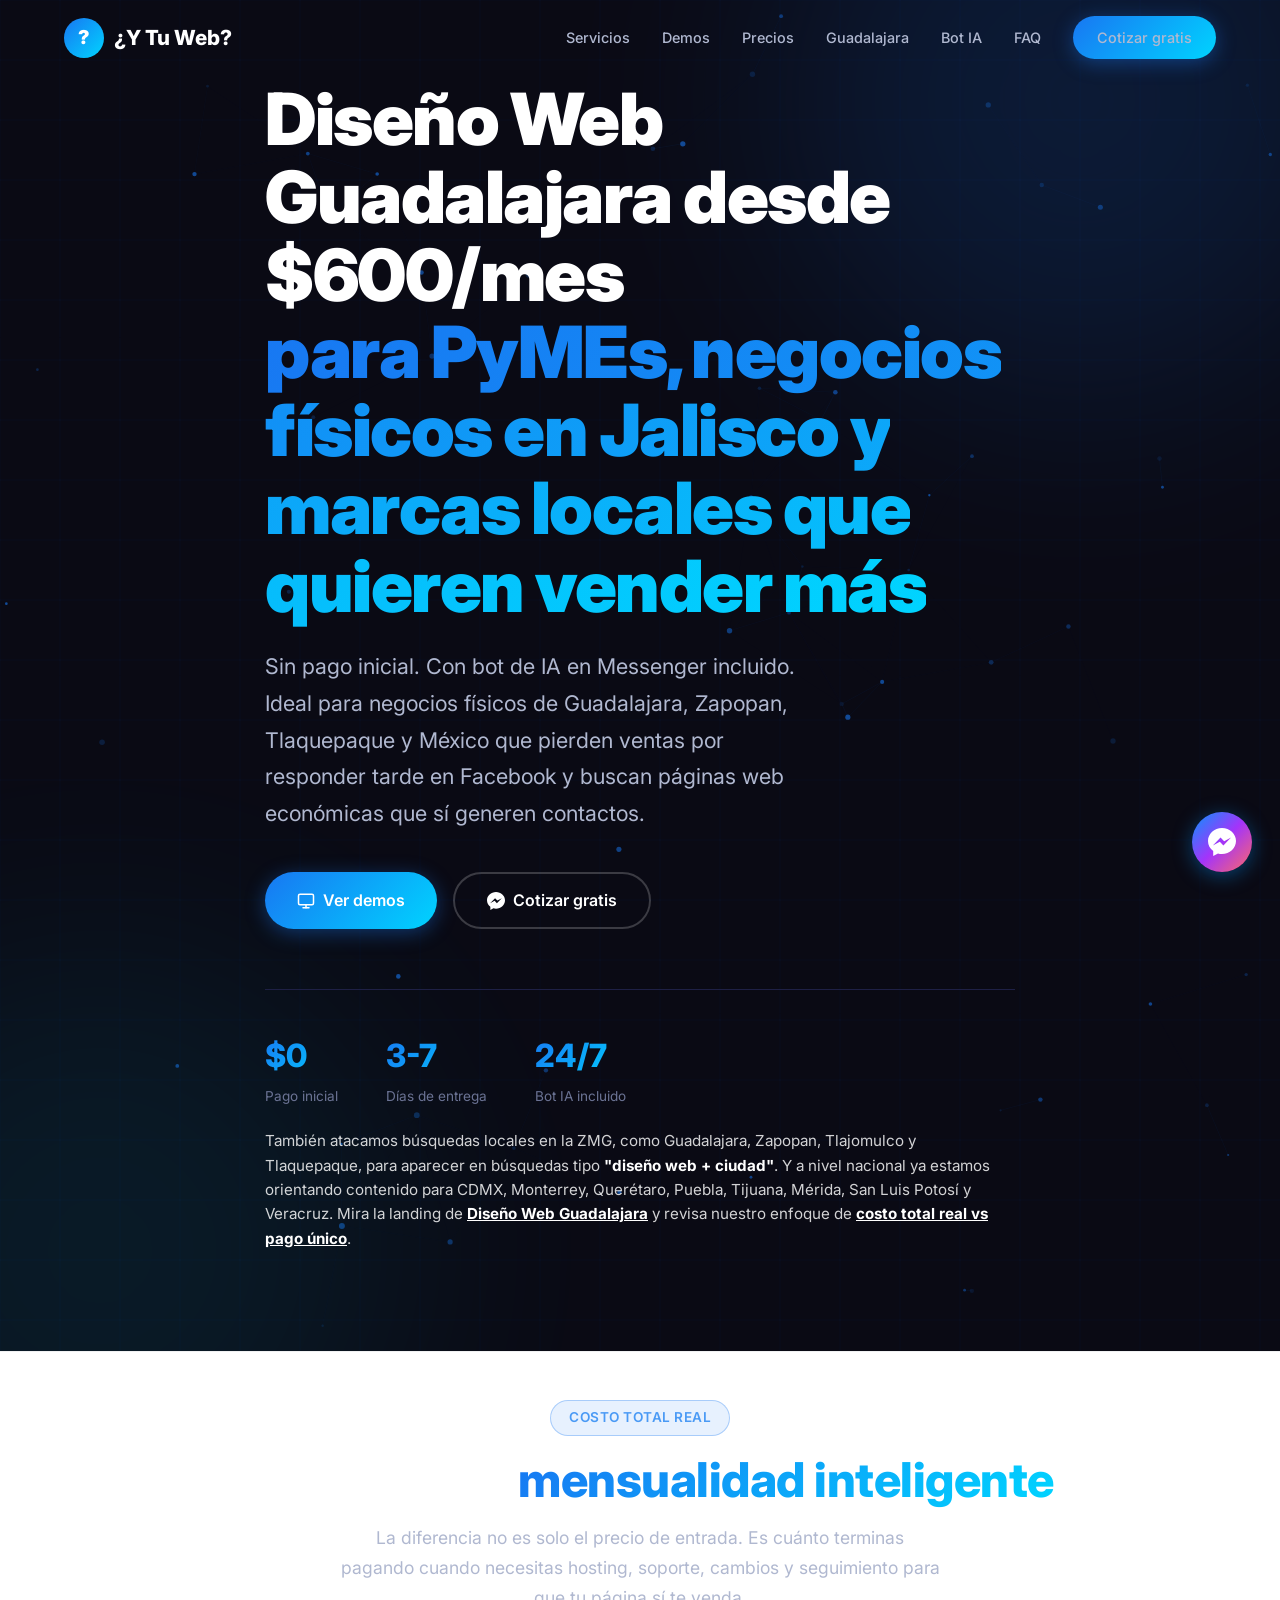
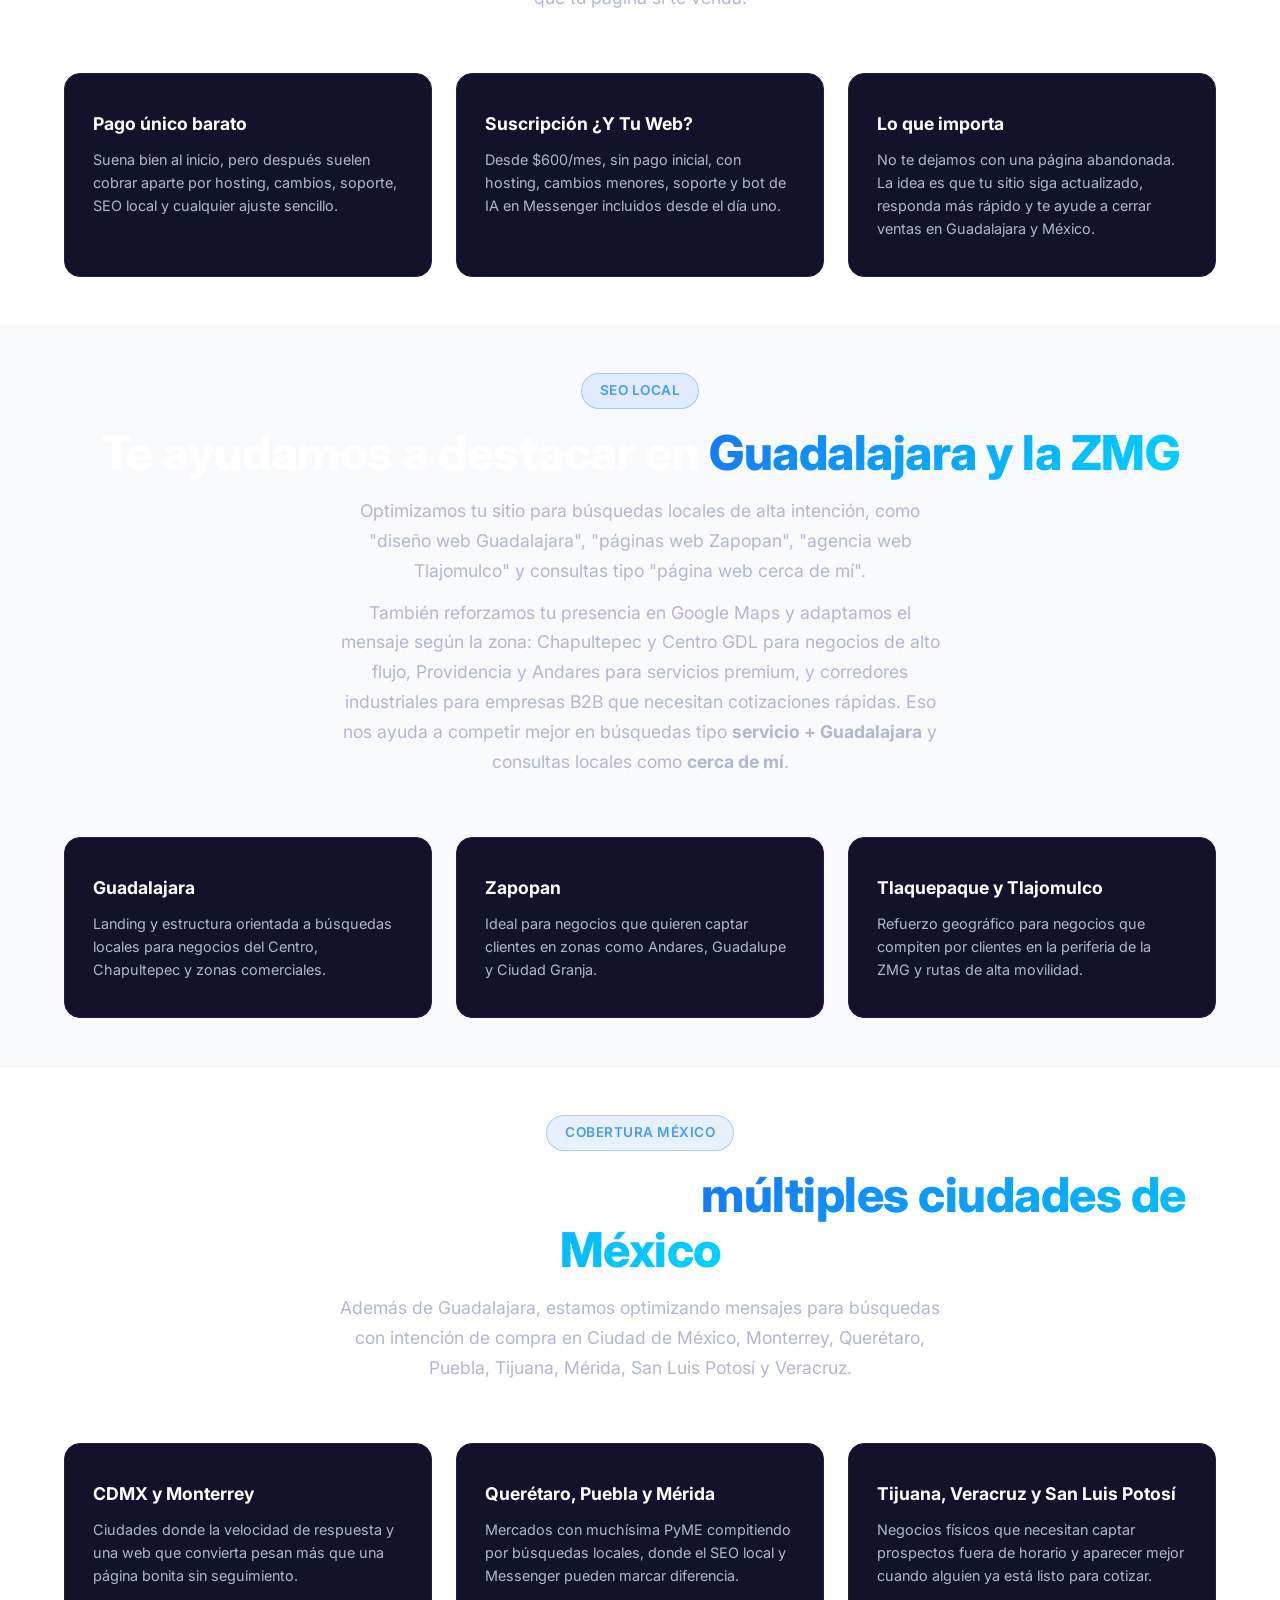
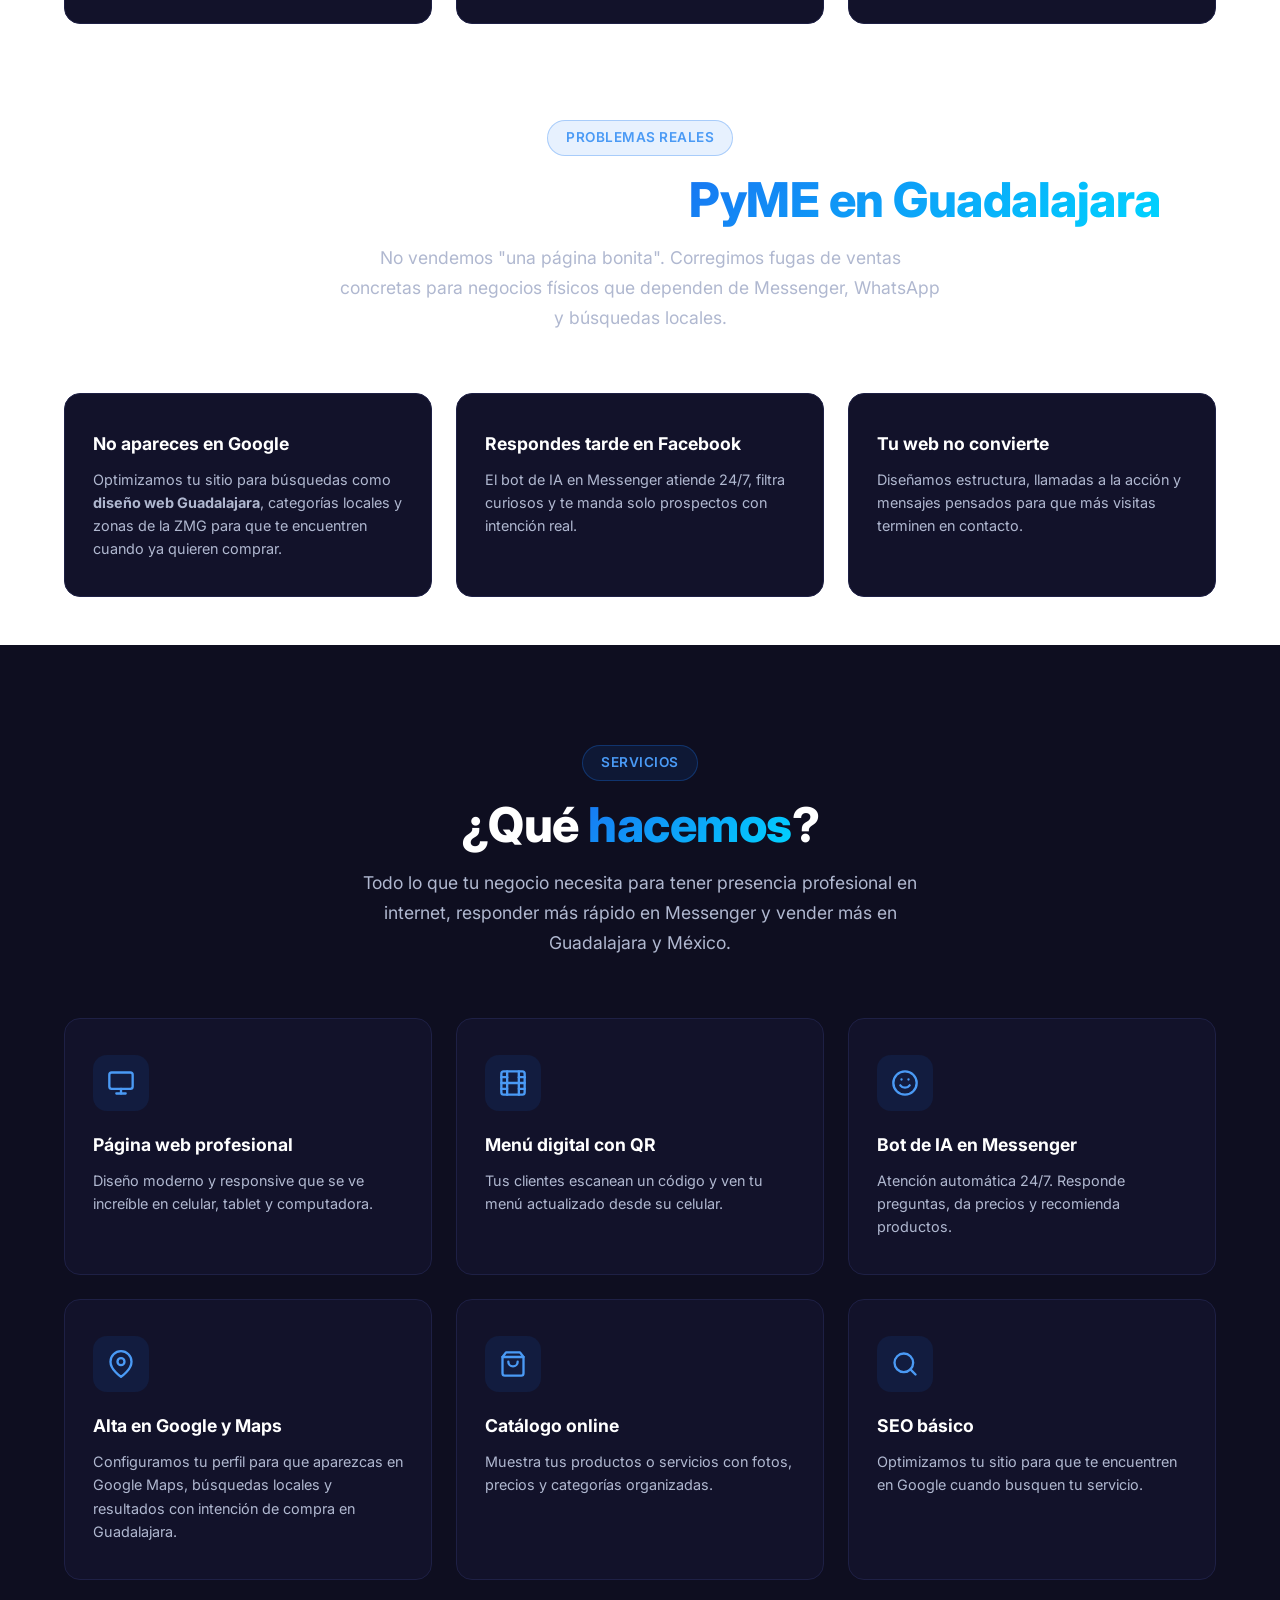
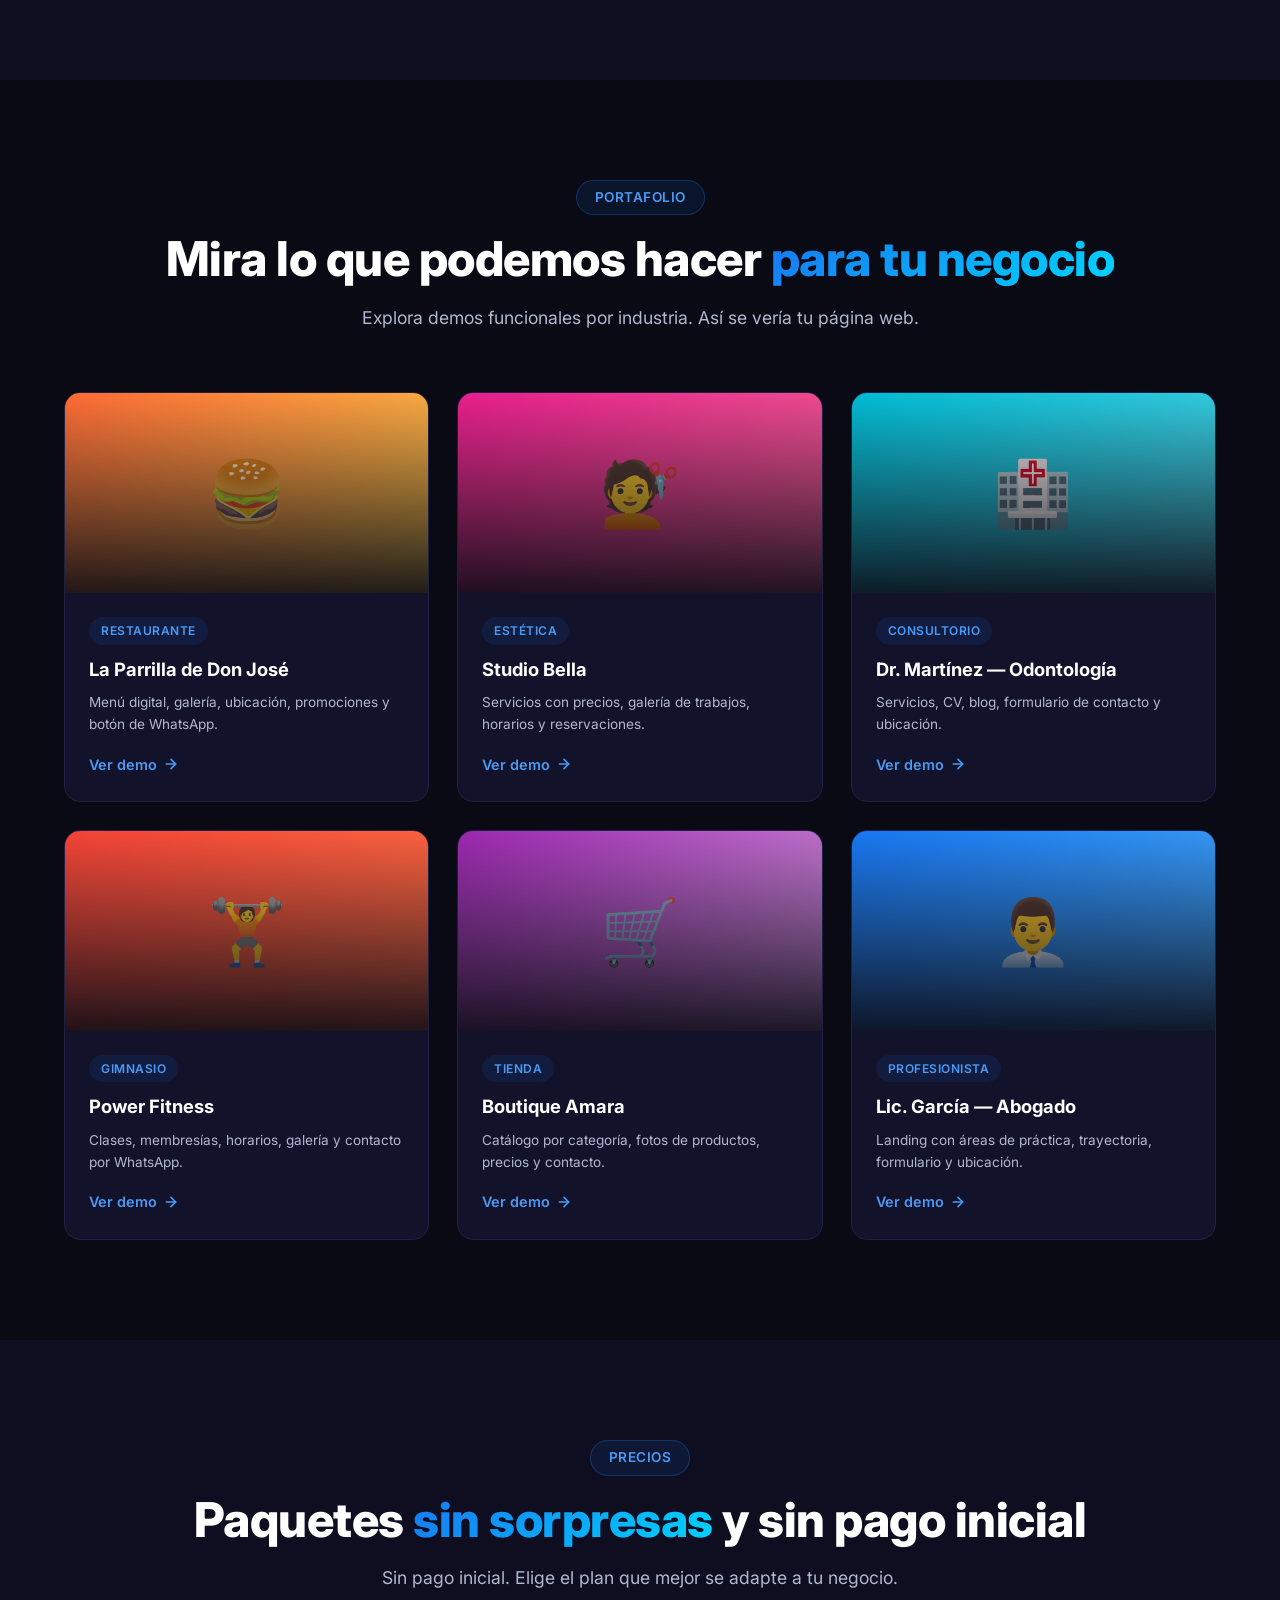
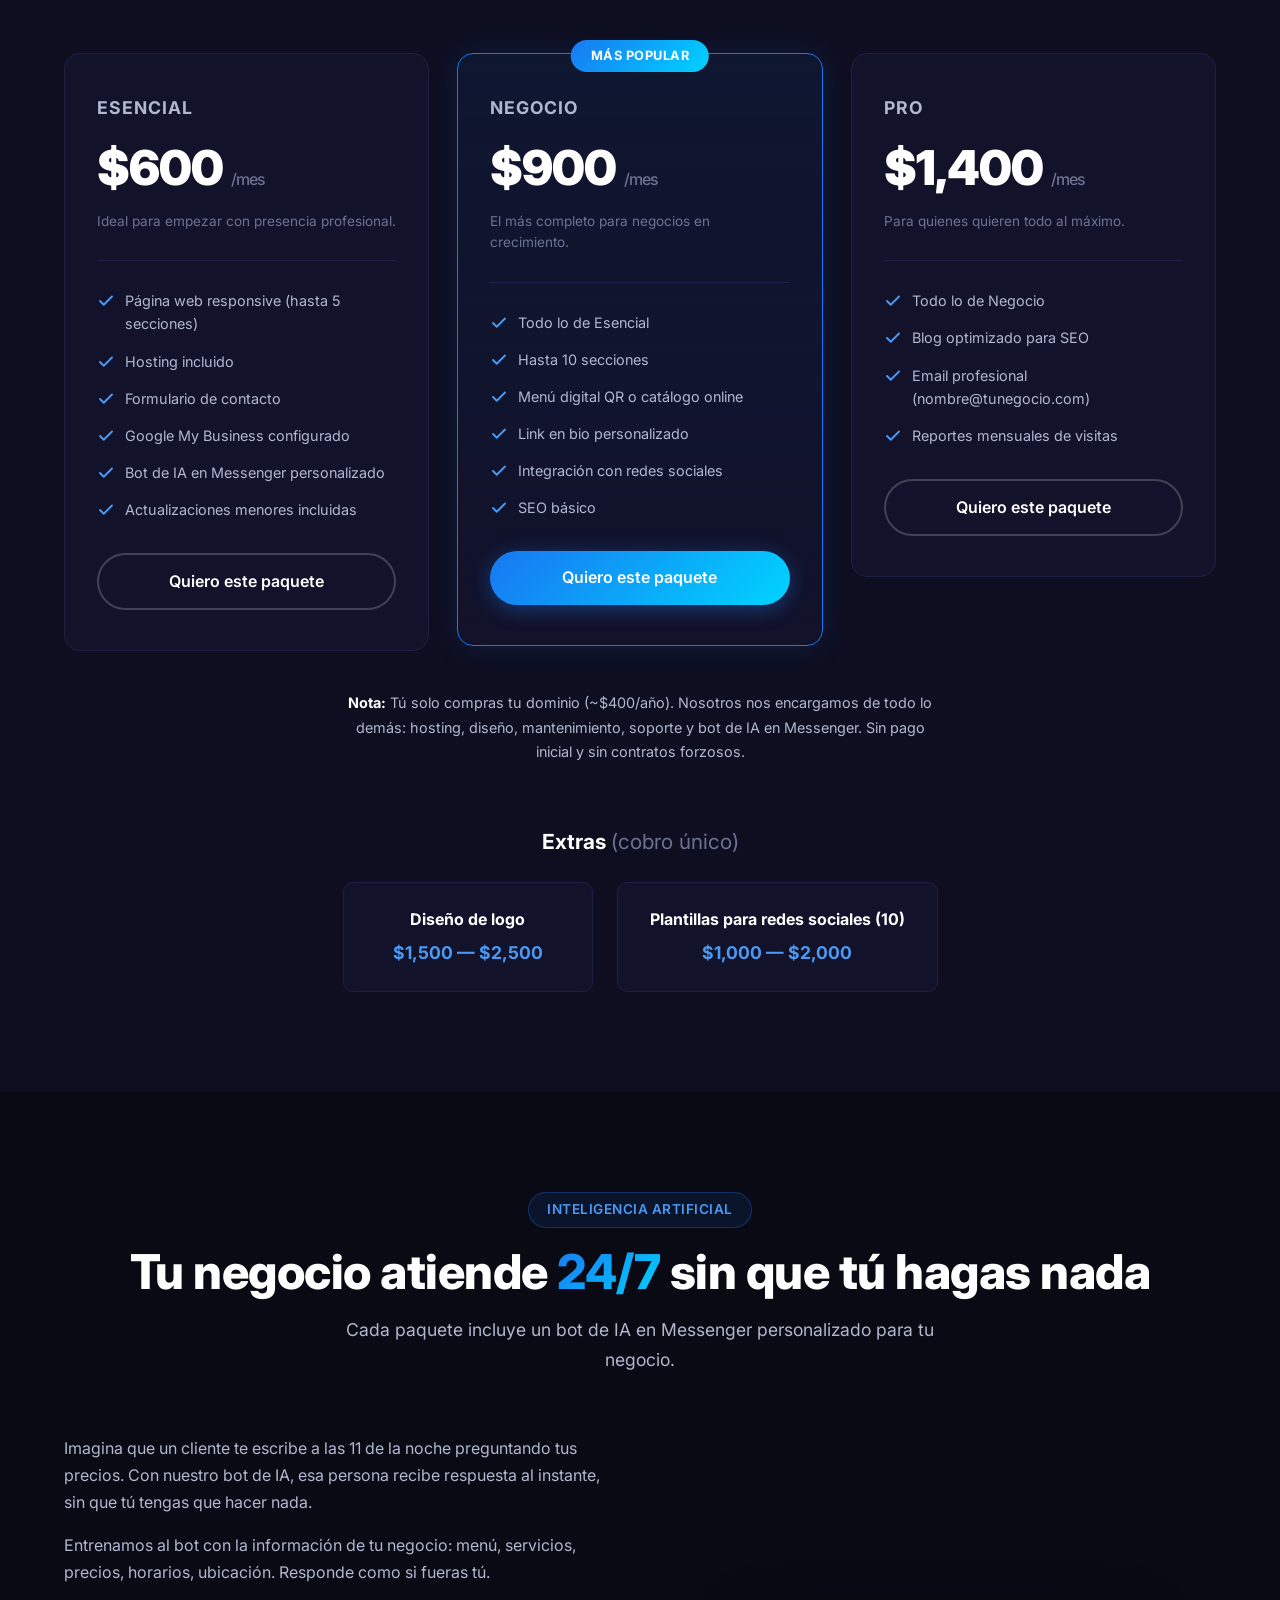
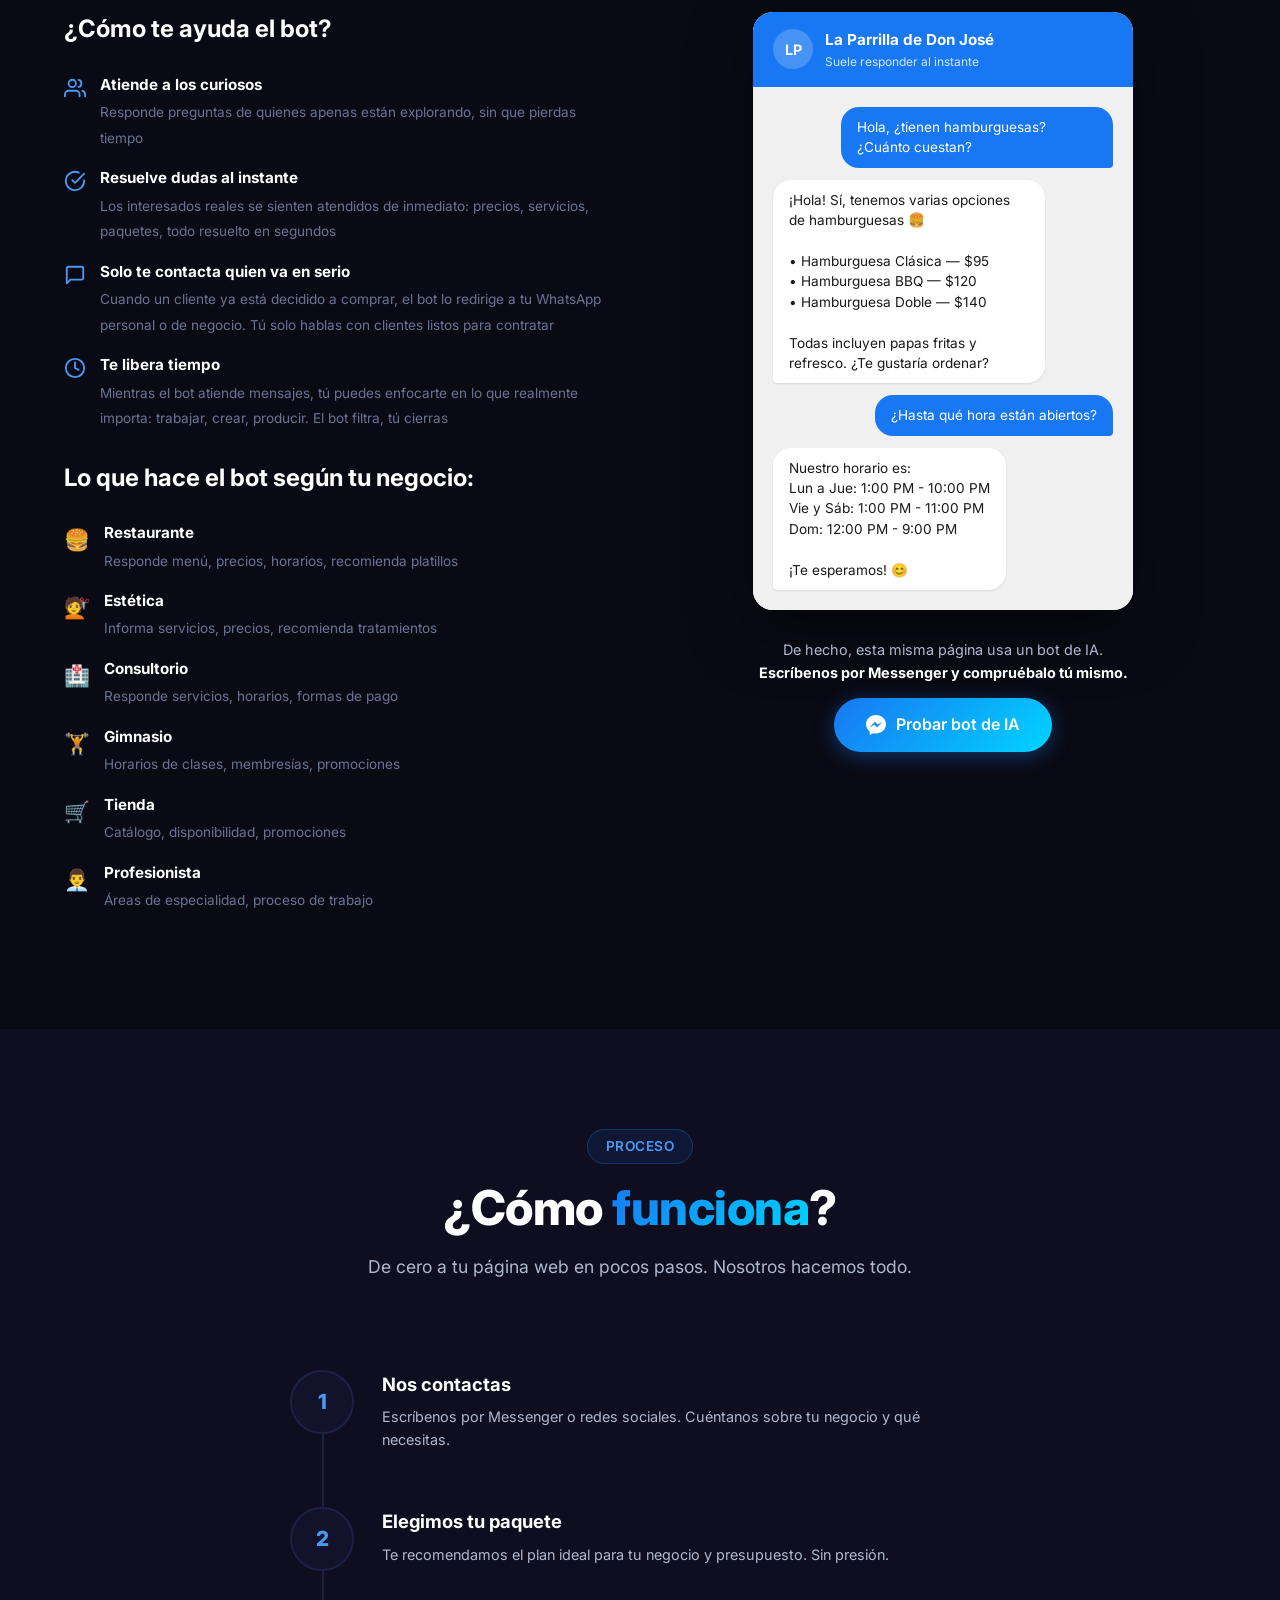
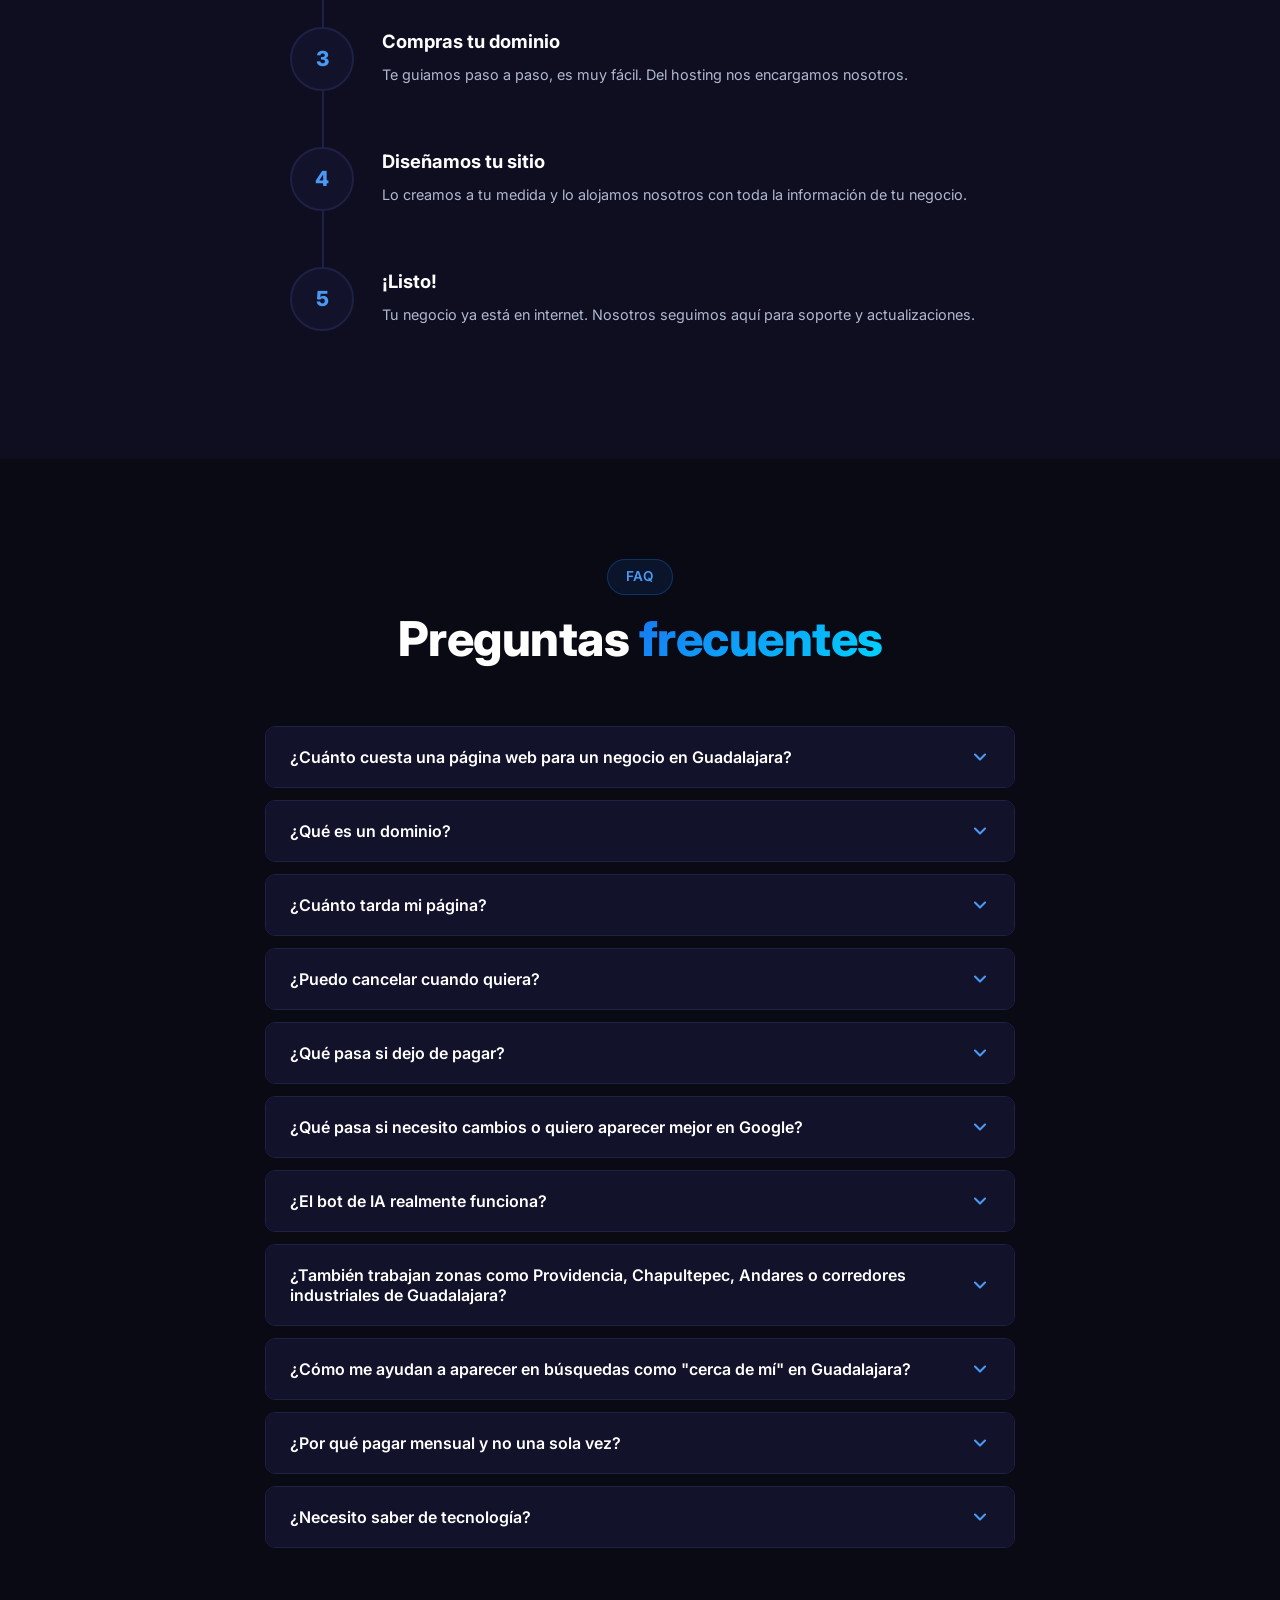
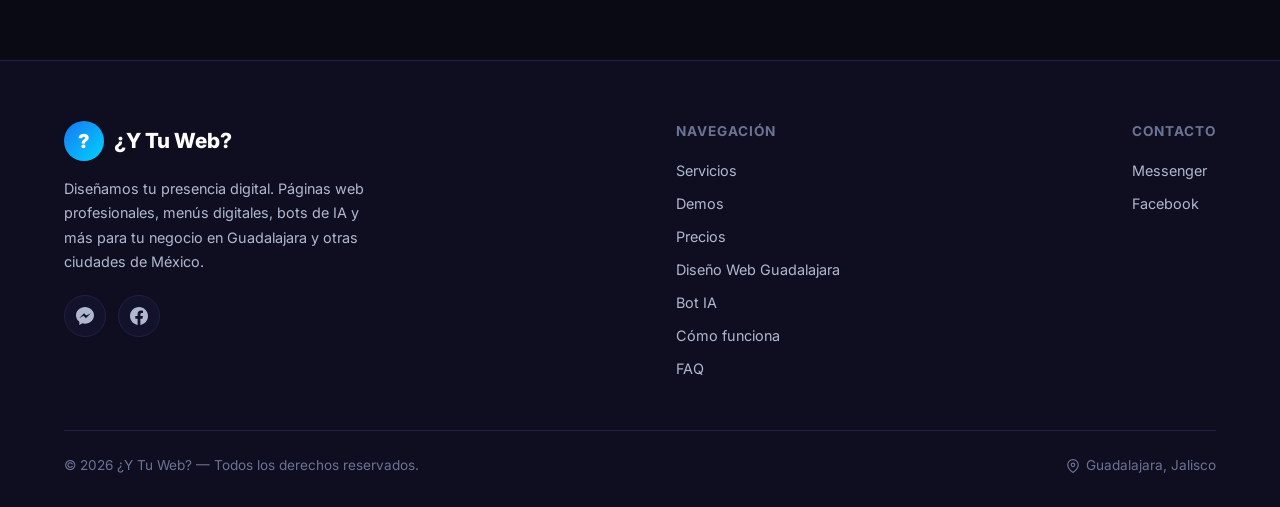
==== commit 85e3d1d6: "seo: correcciones automáticas 2026-05-14" ====
--- a/index.html
+++ b/index.html
@@ -10,7 +10,7 @@
     <meta property="og:title" content="Diseño Web Guadalajara desde $600/mes para PyMEs, sin pago inicial | ¿Y Tu Web?">
     <meta property="og:description" content="Diseño web Guadalajara desde $600/mes, sin pago inicial y con bot de IA en Messenger incluido. Hecho para PyMEs y negocios físicos que no quieren perder ventas por responder tarde.">
     <meta property="og:type" content="website">
-    <meta property="og:updated_time" content="2026-05-13T15:00:00-06:00">
+    <meta property="og:updated_time" content="2026-05-14T15:00:00-06:00">
     <meta name="theme-color" content="#1877F2">
     <title>Diseño Web Guadalajara y PyMEs México desde $600/mes, sin pago inicial | ¿Y Tu Web?</title>
 
@@ -59,7 +59,7 @@
         "@type": "Place",
         "name": "Guadalajara, Jalisco, México"
       },
-      "dateModified": "2026-05-13",
+      "dateModified": "2026-05-14",
       "telephone": "+52-33-1410-2892",
       "currenciesAccepted": "MXN",
       "paymentAccepted": "Transferencia bancaria, SPEI",
@@ -270,7 +270,7 @@
       "breadcrumb": {
         "@id": "https://ytuweb.mx/#breadcrumb"
       },
-      "dateModified": "2026-05-13"
+      "dateModified": "2026-05-14"
     }
     </script>
 
@@ -334,6 +334,7 @@
     <link rel="dns-prefetch" href="https://fonts.gstatic.com">
     <link href="https://fonts.googleapis.com/css2?family=Inter:wght@400;500;600;700;800;900&display=swap" rel="stylesheet">
 
+    <link rel="preload" href="assets/og-image.png" as="image" fetchpriority="high">
     <link rel="preload" href="css/style.css" as="style">
     <link rel="preload" href="js/main.js" as="script">
     <link rel="stylesheet" href="css/style.css">
@@ -407,7 +408,7 @@
             <p style="margin-top: 22px; color: rgba(255,255,255,0.82); font-size: 0.95rem;">
                 También atacamos búsquedas locales en la ZMG, como Guadalajara, Zapopan, Tlajomulco y Tlaquepaque, para aparecer en búsquedas tipo
                 <strong style="color:#fff;">"diseño web + ciudad"</strong>. Y a nivel nacional ya estamos orientando contenido para CDMX, Monterrey, Querétaro, Puebla, Tijuana, Mérida, San Luis Potosí y Veracruz. Mira la landing de
-                <a href="/guadalajara.html" style="color: #fff; font-weight: 700; text-decoration: underline;">Diseño Web Guadalajara</a>.
+                <a href="/guadalajara.html" style="color: #fff; font-weight: 700; text-decoration: underline;">Diseño Web Guadalajara</a> y revisa nuestro enfoque de <a href="#tco" style="color: #fff; font-weight: 700; text-decoration: underline;">costo total real vs pago único</a>.
             </p>
         </div>
     </div>
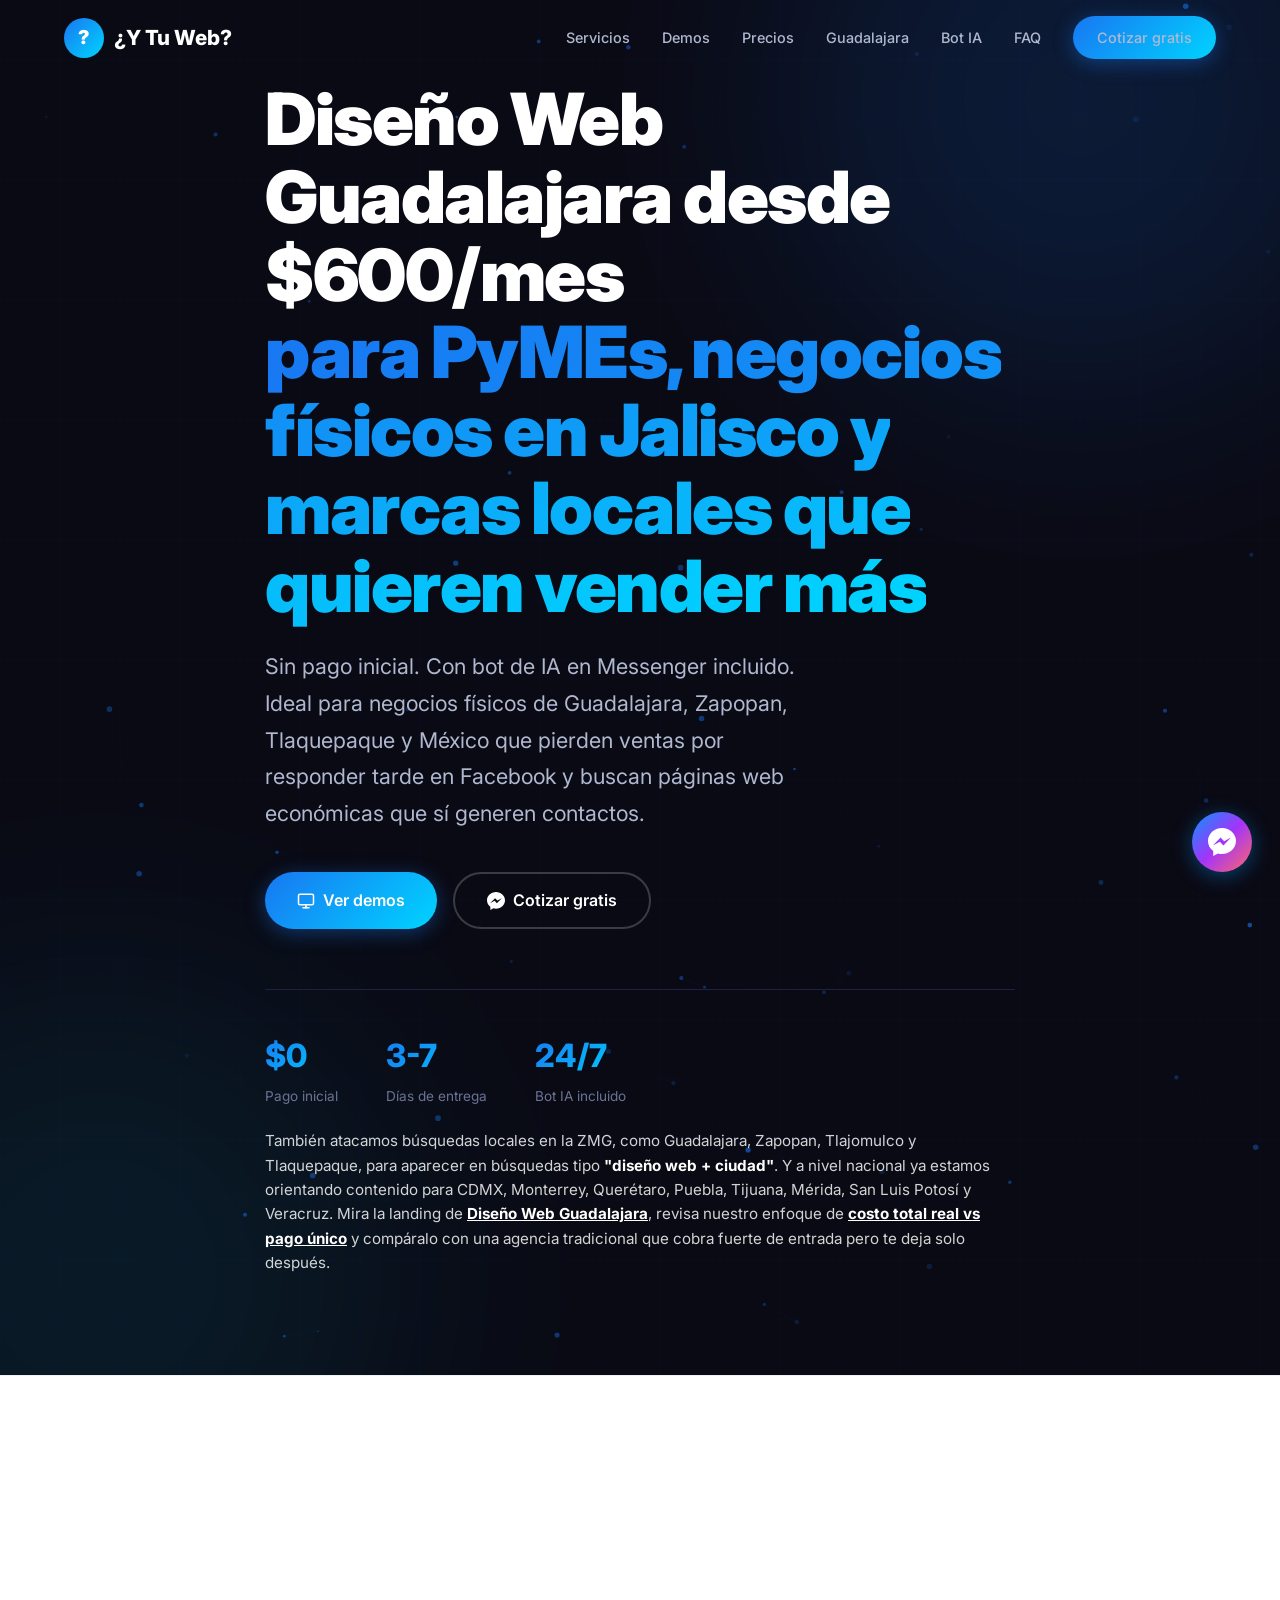
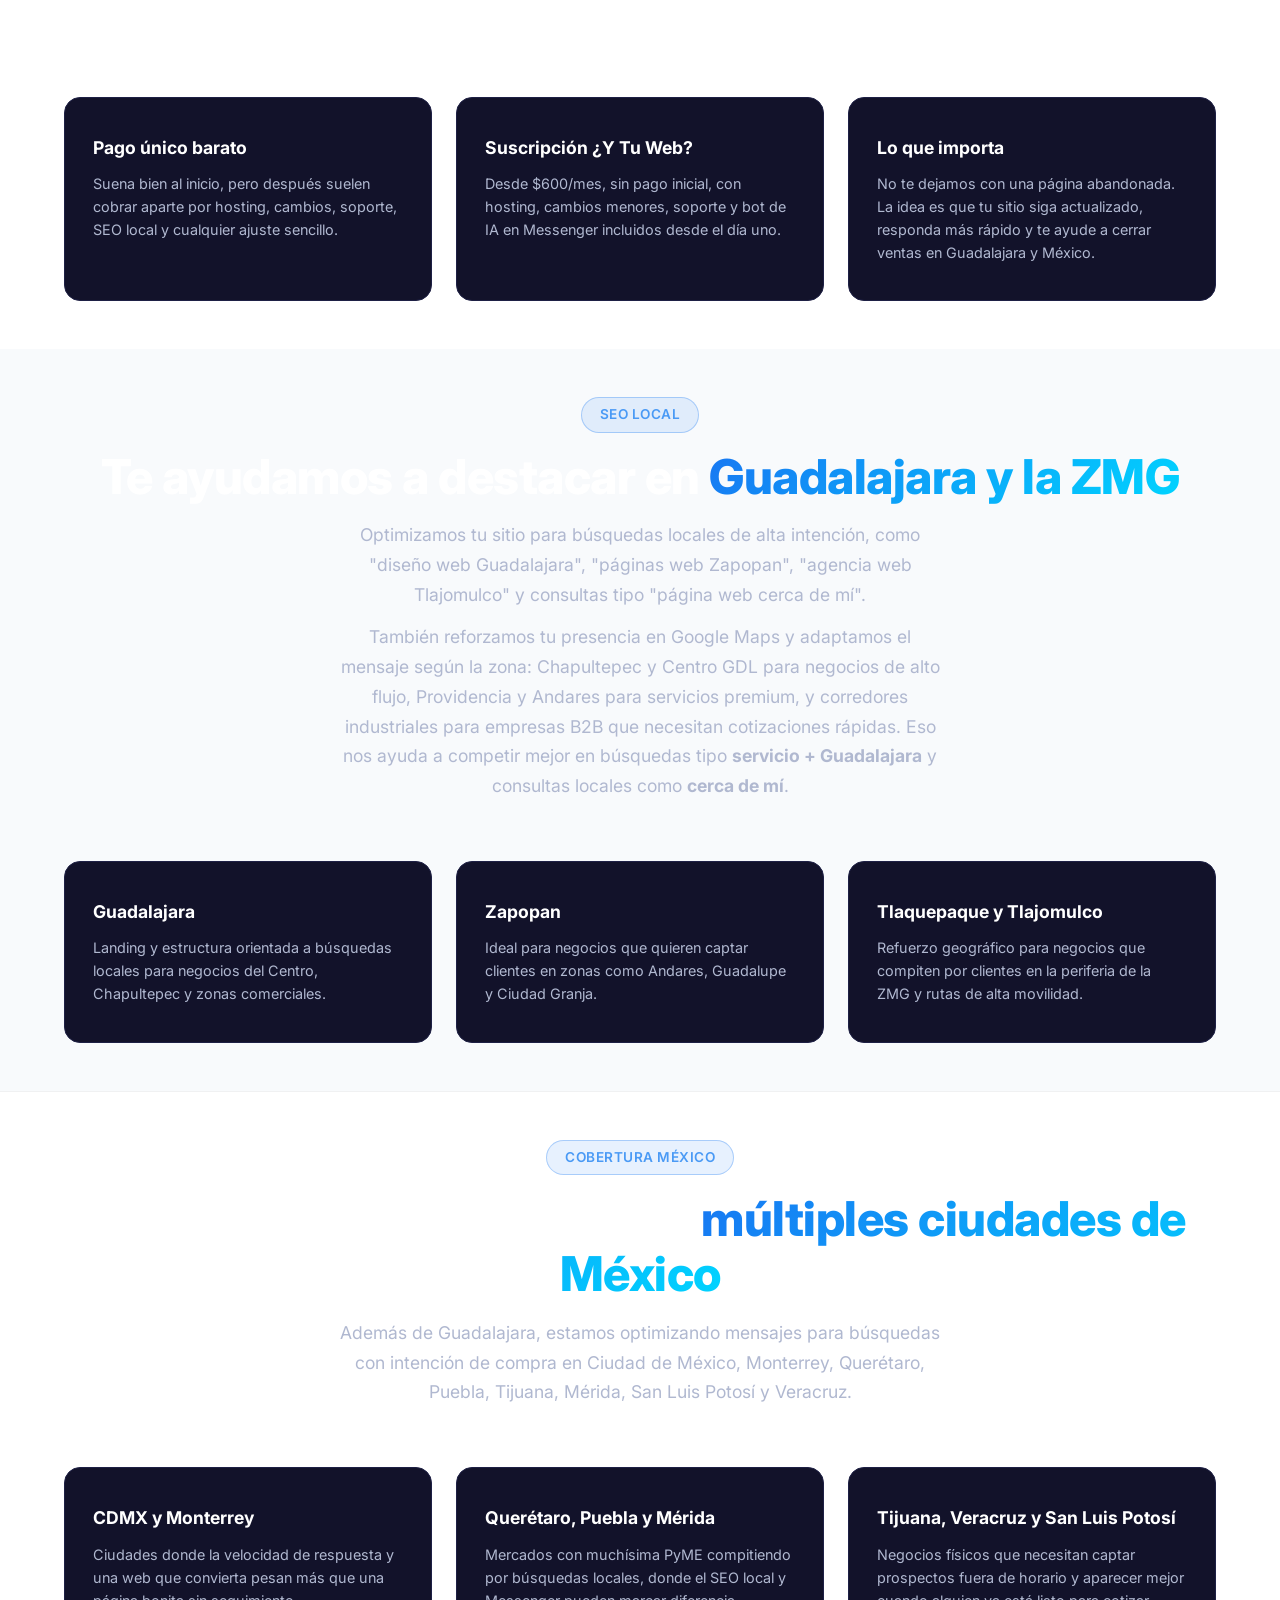
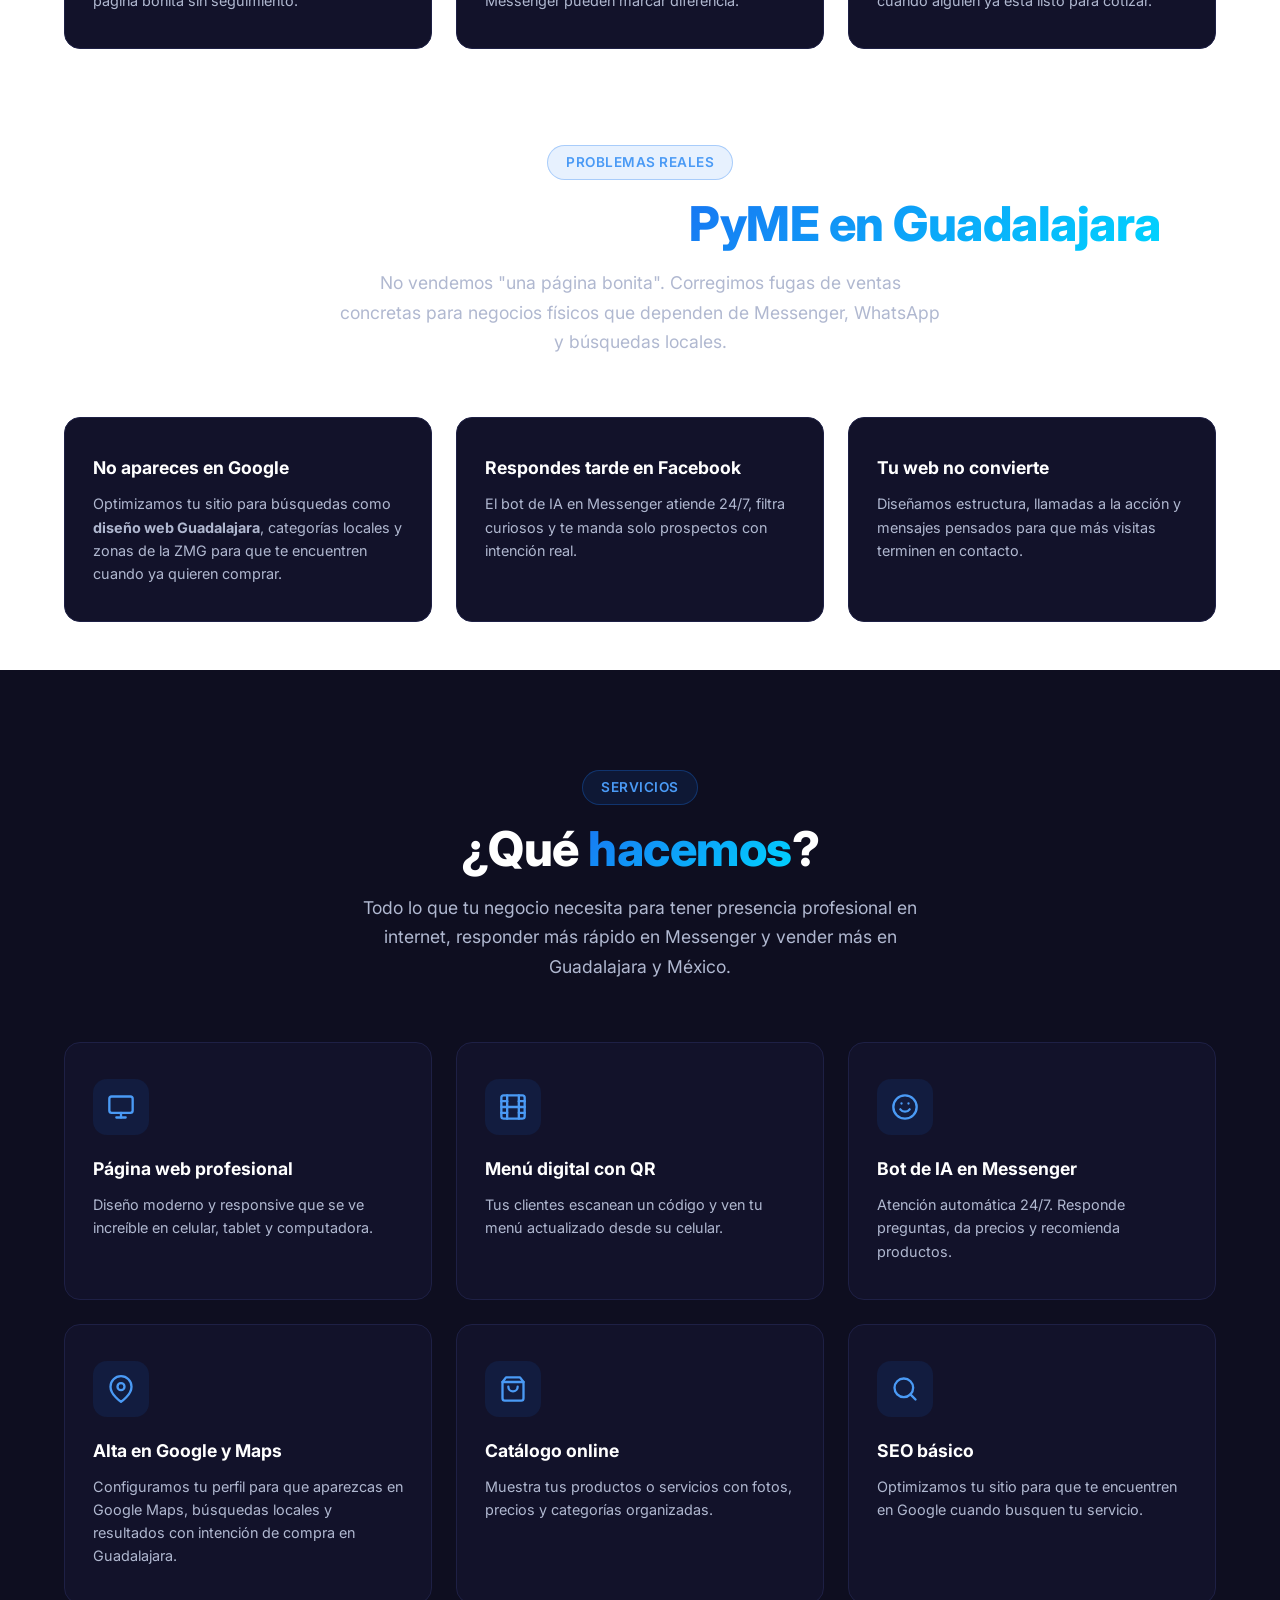
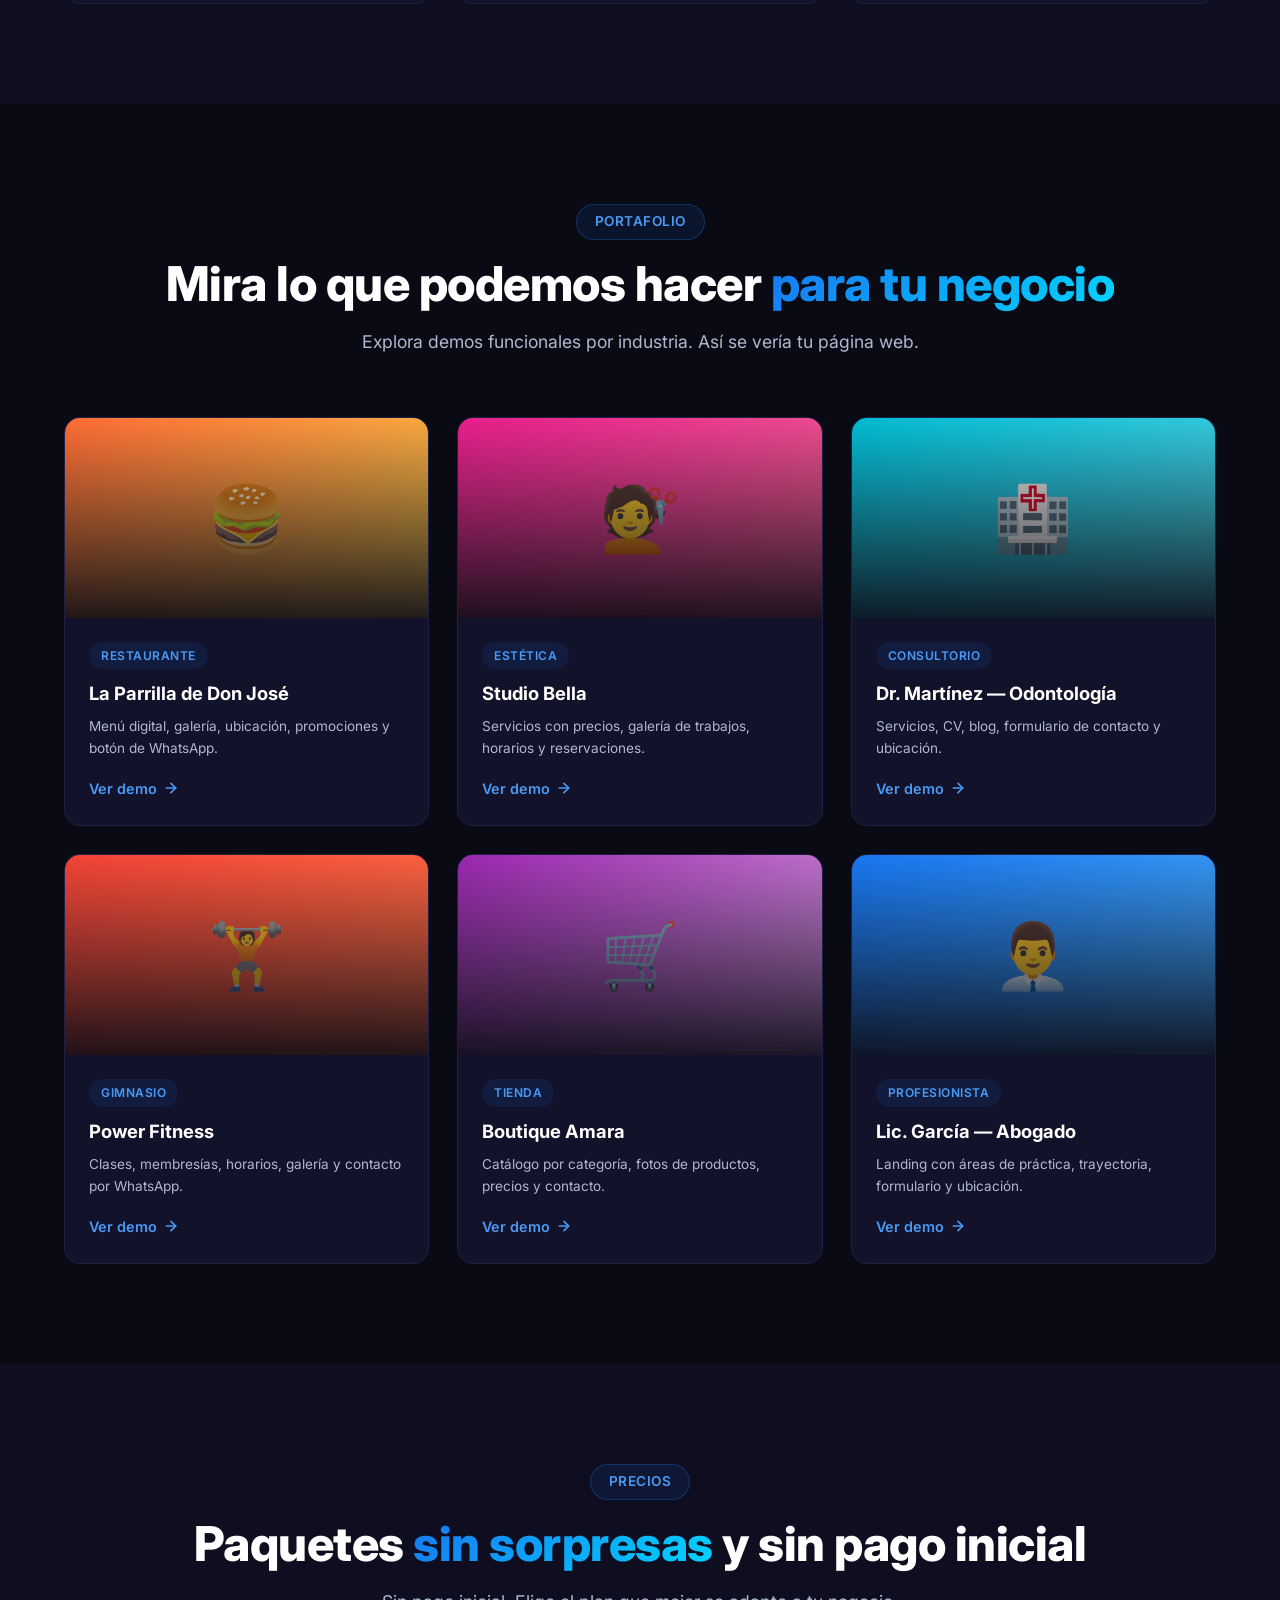
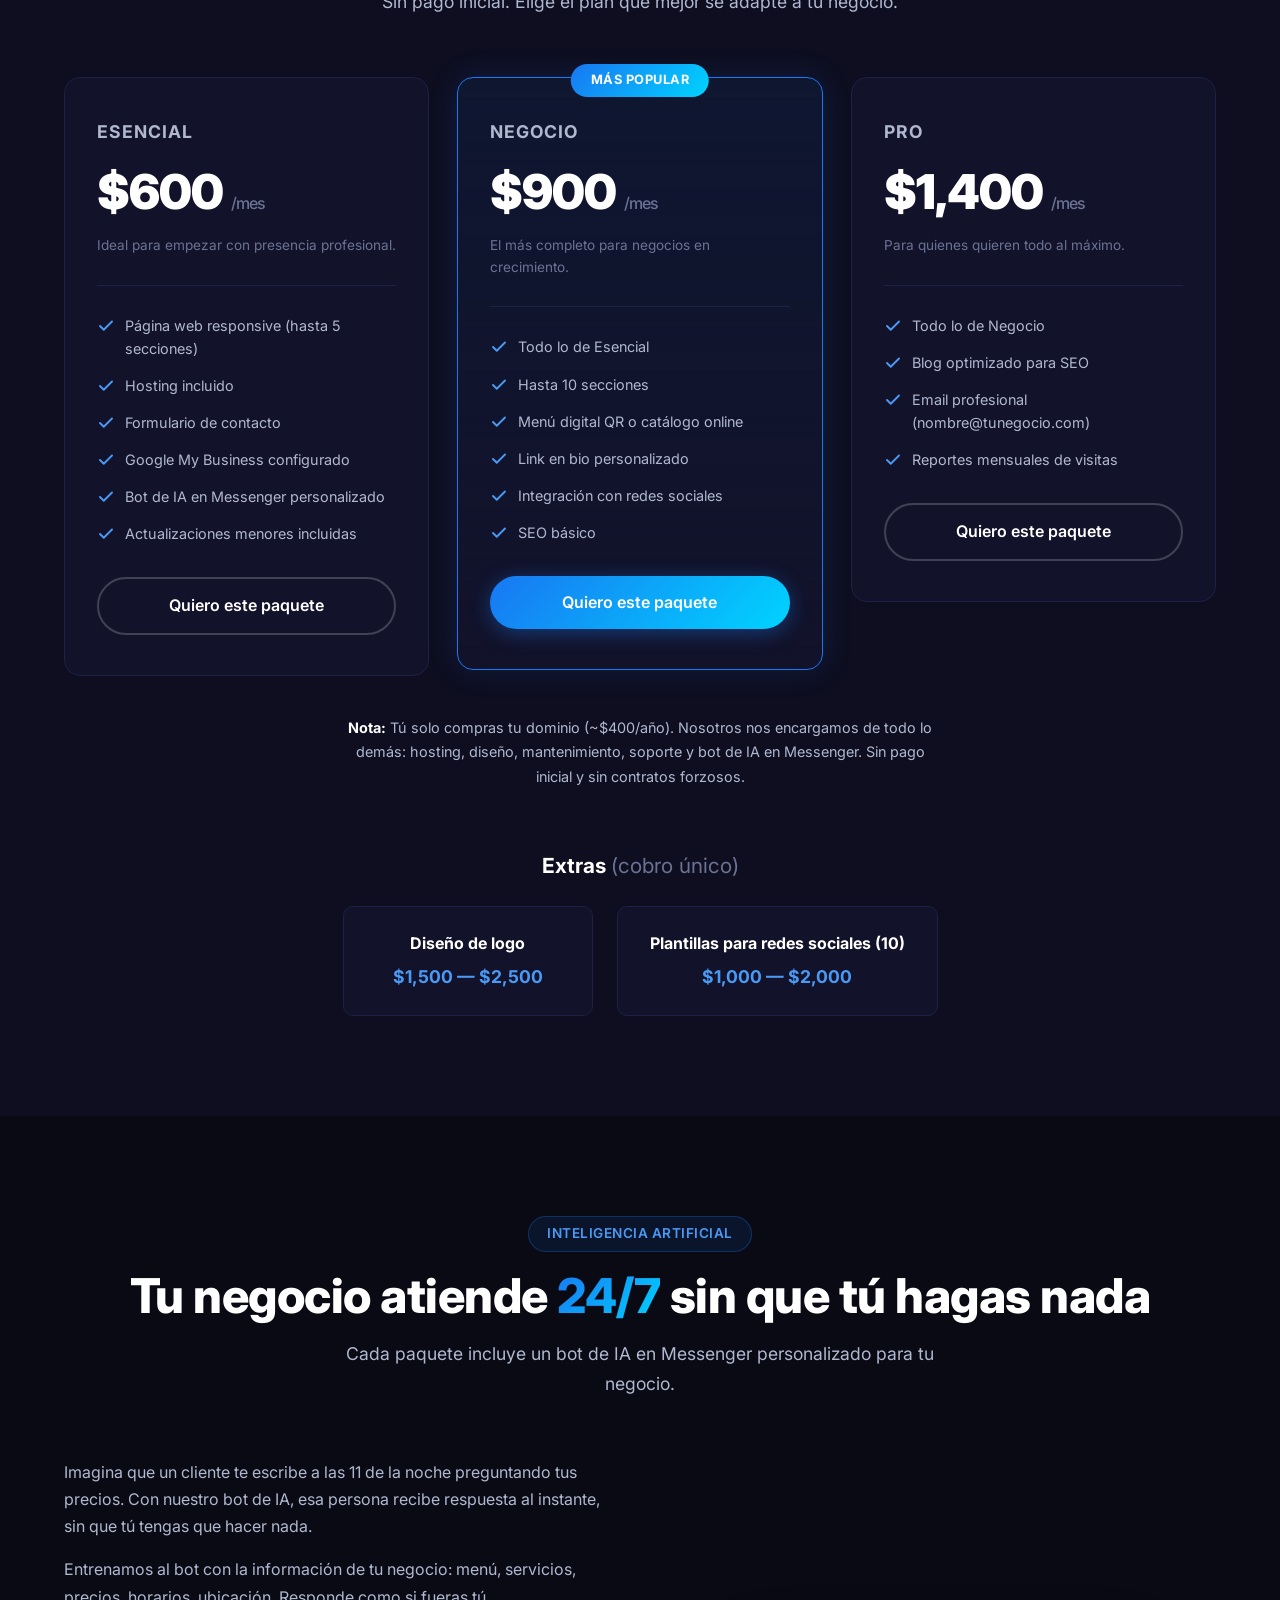
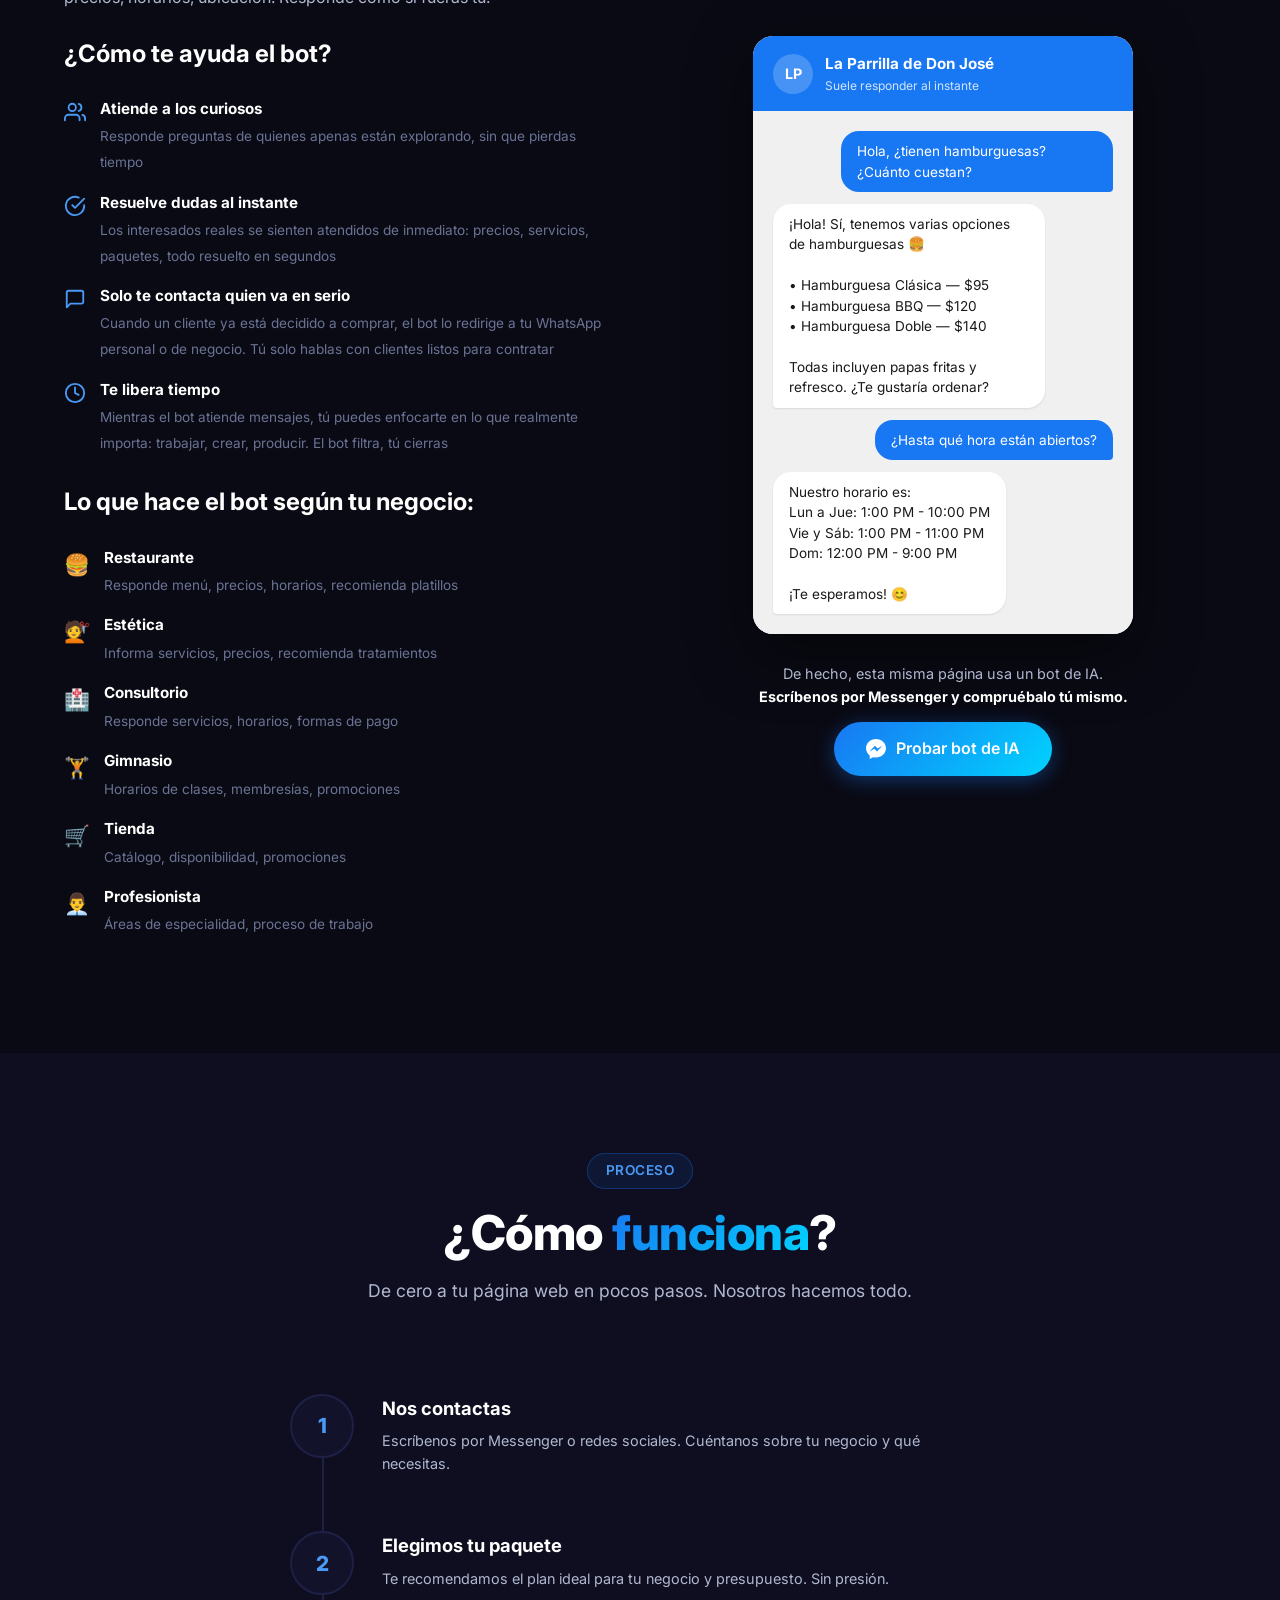
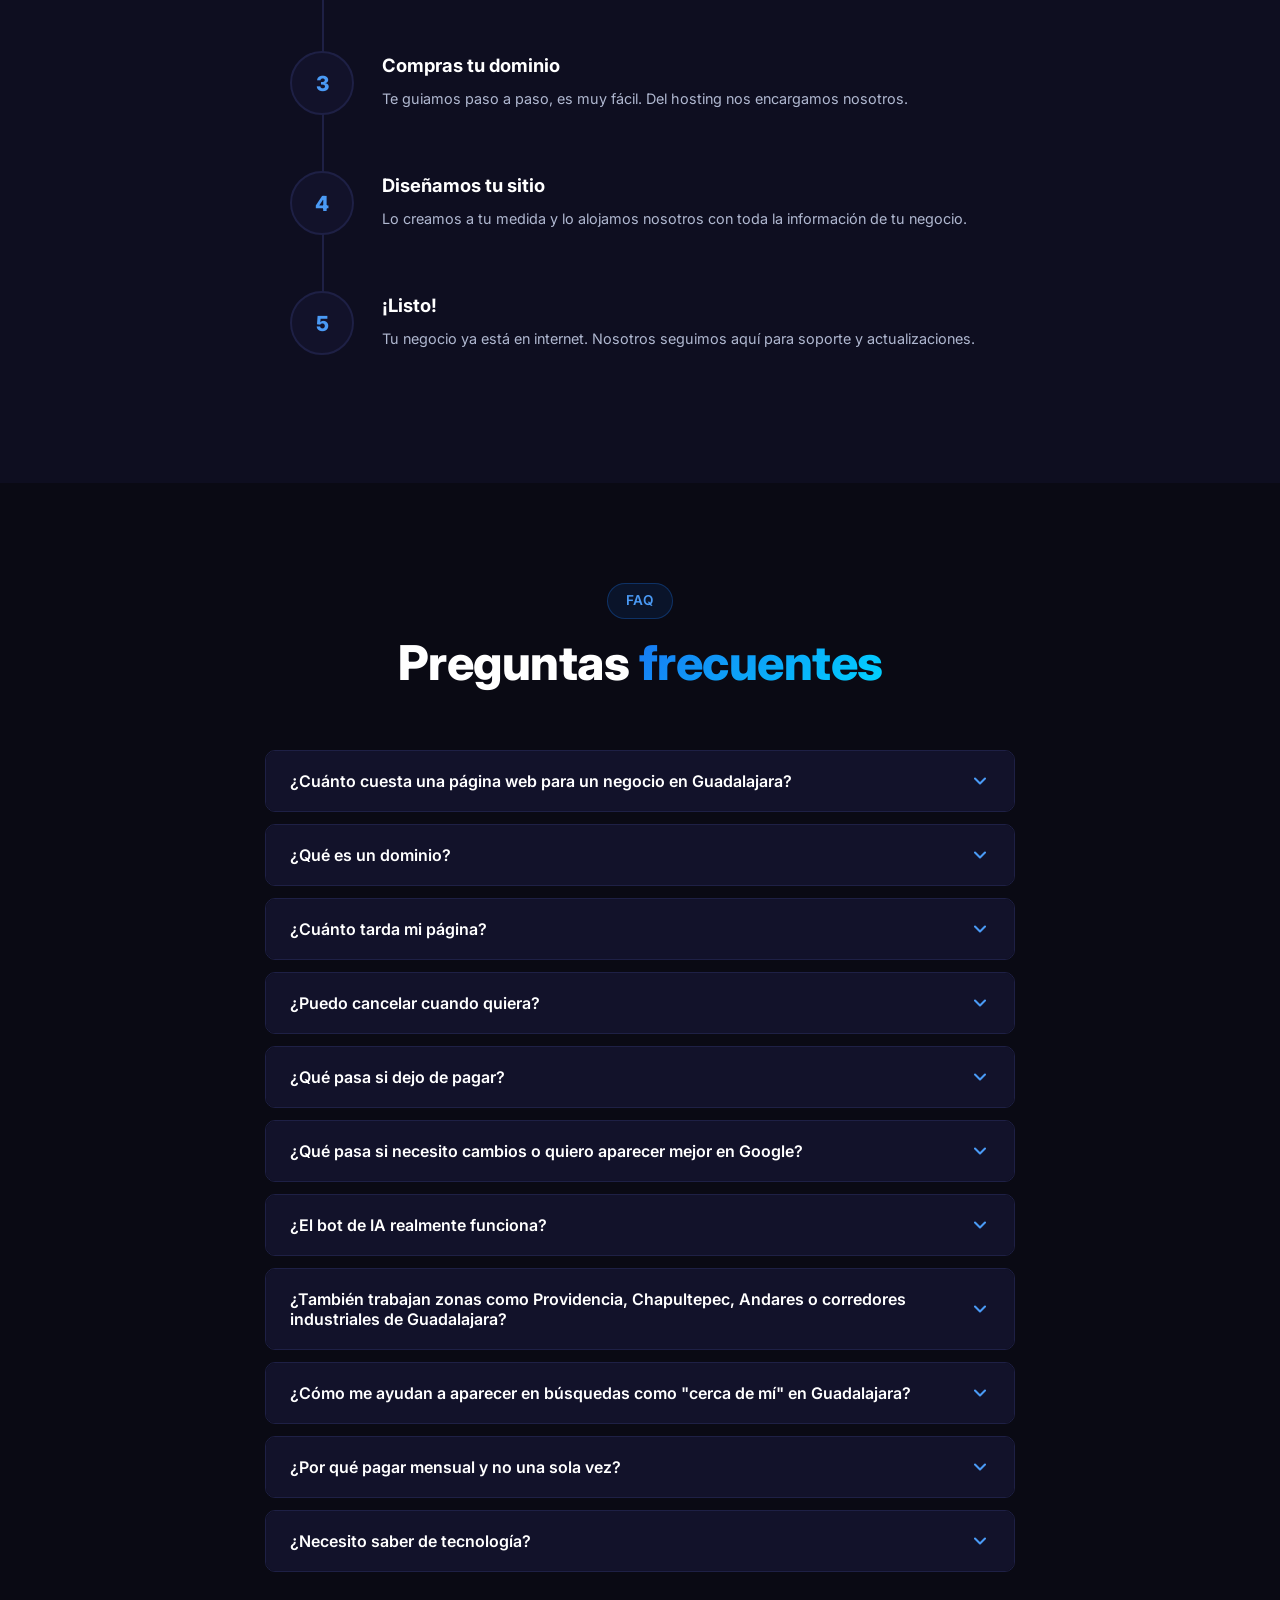
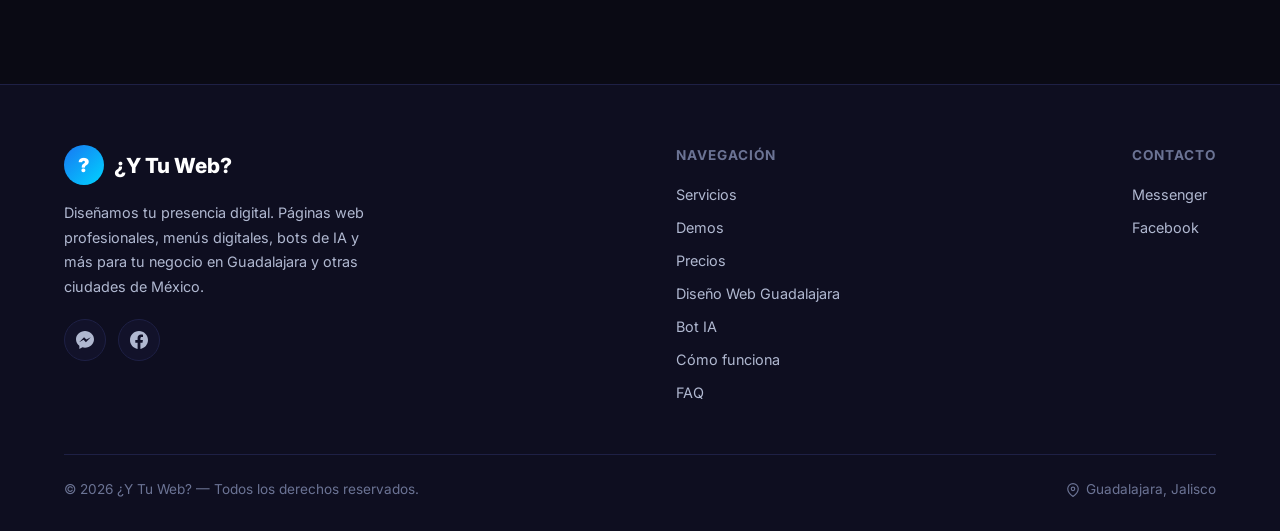
==== commit 7b80836a: "seo: correcciones automáticas 2026-05-15" ====
--- a/index.html
+++ b/index.html
@@ -10,7 +10,8 @@
     <meta property="og:title" content="Diseño Web Guadalajara desde $600/mes para PyMEs, sin pago inicial | ¿Y Tu Web?">
     <meta property="og:description" content="Diseño web Guadalajara desde $600/mes, sin pago inicial y con bot de IA en Messenger incluido. Hecho para PyMEs y negocios físicos que no quieren perder ventas por responder tarde.">
     <meta property="og:type" content="website">
-    <meta property="og:updated_time" content="2026-05-14T15:00:00-06:00">
+    <meta property="og:updated_time" content="2026-05-15T15:00:00-06:00">
+    <meta property="article:modified_time" content="2026-05-15T15:00:00-06:00">
     <meta name="theme-color" content="#1877F2">
     <title>Diseño Web Guadalajara y PyMEs México desde $600/mes, sin pago inicial | ¿Y Tu Web?</title>
 
@@ -59,7 +60,7 @@
         "@type": "Place",
         "name": "Guadalajara, Jalisco, México"
       },
-      "dateModified": "2026-05-14",
+      "dateModified": "2026-05-15",
       "telephone": "+52-33-1410-2892",
       "currenciesAccepted": "MXN",
       "paymentAccepted": "Transferencia bancaria, SPEI",
@@ -270,7 +271,7 @@
       "breadcrumb": {
         "@id": "https://ytuweb.mx/#breadcrumb"
       },
-      "dateModified": "2026-05-14"
+      "dateModified": "2026-05-15"
     }
     </script>
 
@@ -307,6 +308,21 @@
     }
     </script>
 
+    <!-- Schema.org JSON-LD: ItemList -->
+    <script type="application/ld+json">
+    {
+      "@context": "https://schema.org",
+      "@type": "ItemList",
+      "name": "Ciudades objetivo para diseño web local",
+      "itemListElement": [
+        { "@type": "ListItem", "position": 1, "name": "Guadalajara", "url": "https://ytuweb.mx/guadalajara.html" },
+        { "@type": "ListItem", "position": 2, "name": "Zapopan", "url": "https://ytuweb.mx/guadalajara.html" },
+        { "@type": "ListItem", "position": 3, "name": "Tlaquepaque", "url": "https://ytuweb.mx/guadalajara.html" },
+        { "@type": "ListItem", "position": 4, "name": "Tlajomulco", "url": "https://ytuweb.mx/guadalajara.html" }
+      ]
+    }
+    </script>
+
     <!-- Schema.org JSON-LD: BreadcrumbList -->
     <script type="application/ld+json">
     {
@@ -408,7 +424,7 @@
             <p style="margin-top: 22px; color: rgba(255,255,255,0.82); font-size: 0.95rem;">
                 También atacamos búsquedas locales en la ZMG, como Guadalajara, Zapopan, Tlajomulco y Tlaquepaque, para aparecer en búsquedas tipo
                 <strong style="color:#fff;">"diseño web + ciudad"</strong>. Y a nivel nacional ya estamos orientando contenido para CDMX, Monterrey, Querétaro, Puebla, Tijuana, Mérida, San Luis Potosí y Veracruz. Mira la landing de
-                <a href="/guadalajara.html" style="color: #fff; font-weight: 700; text-decoration: underline;">Diseño Web Guadalajara</a> y revisa nuestro enfoque de <a href="#tco" style="color: #fff; font-weight: 700; text-decoration: underline;">costo total real vs pago único</a>.
+                <a href="/guadalajara.html" style="color: #fff; font-weight: 700; text-decoration: underline;">Diseño Web Guadalajara</a>, revisa nuestro enfoque de <a href="#tco" style="color: #fff; font-weight: 700; text-decoration: underline;">costo total real vs pago único</a> y compáralo con una agencia tradicional que cobra fuerte de entrada pero te deja solo después.
             </p>
         </div>
     </div>
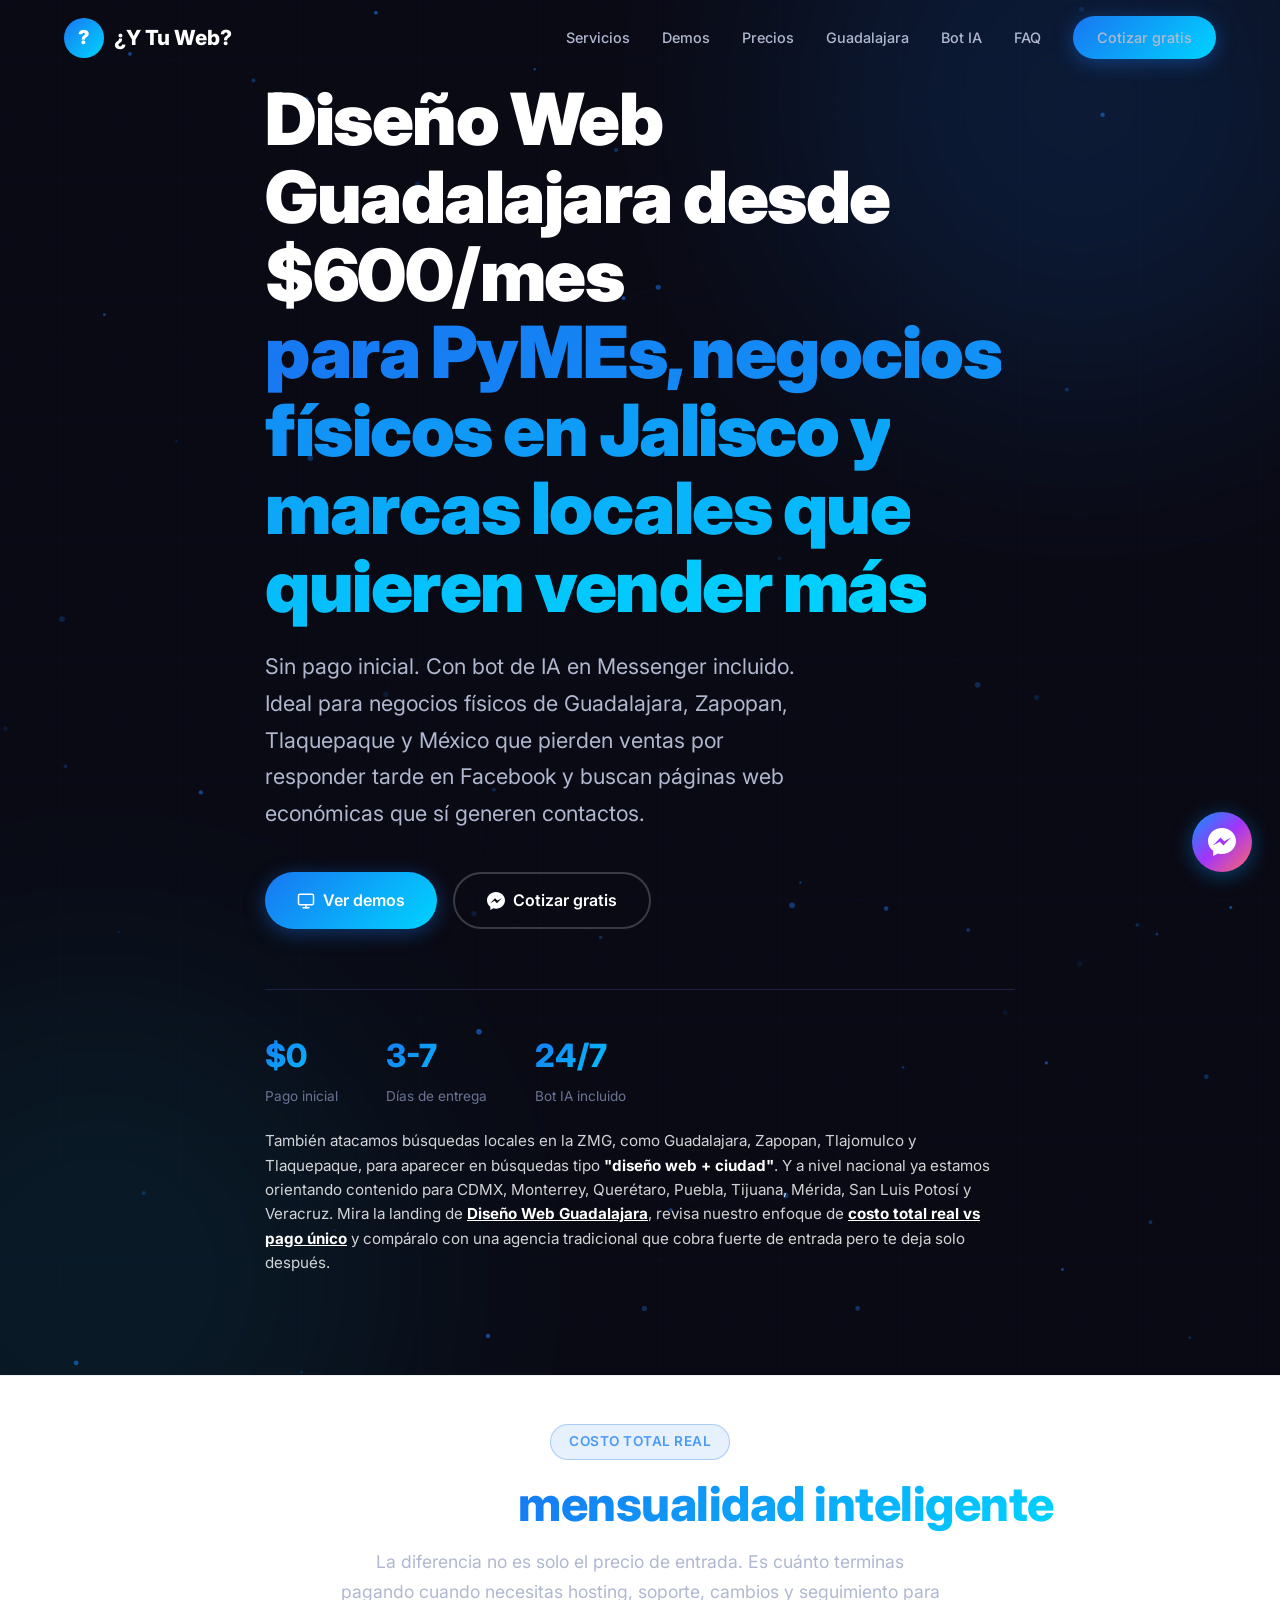
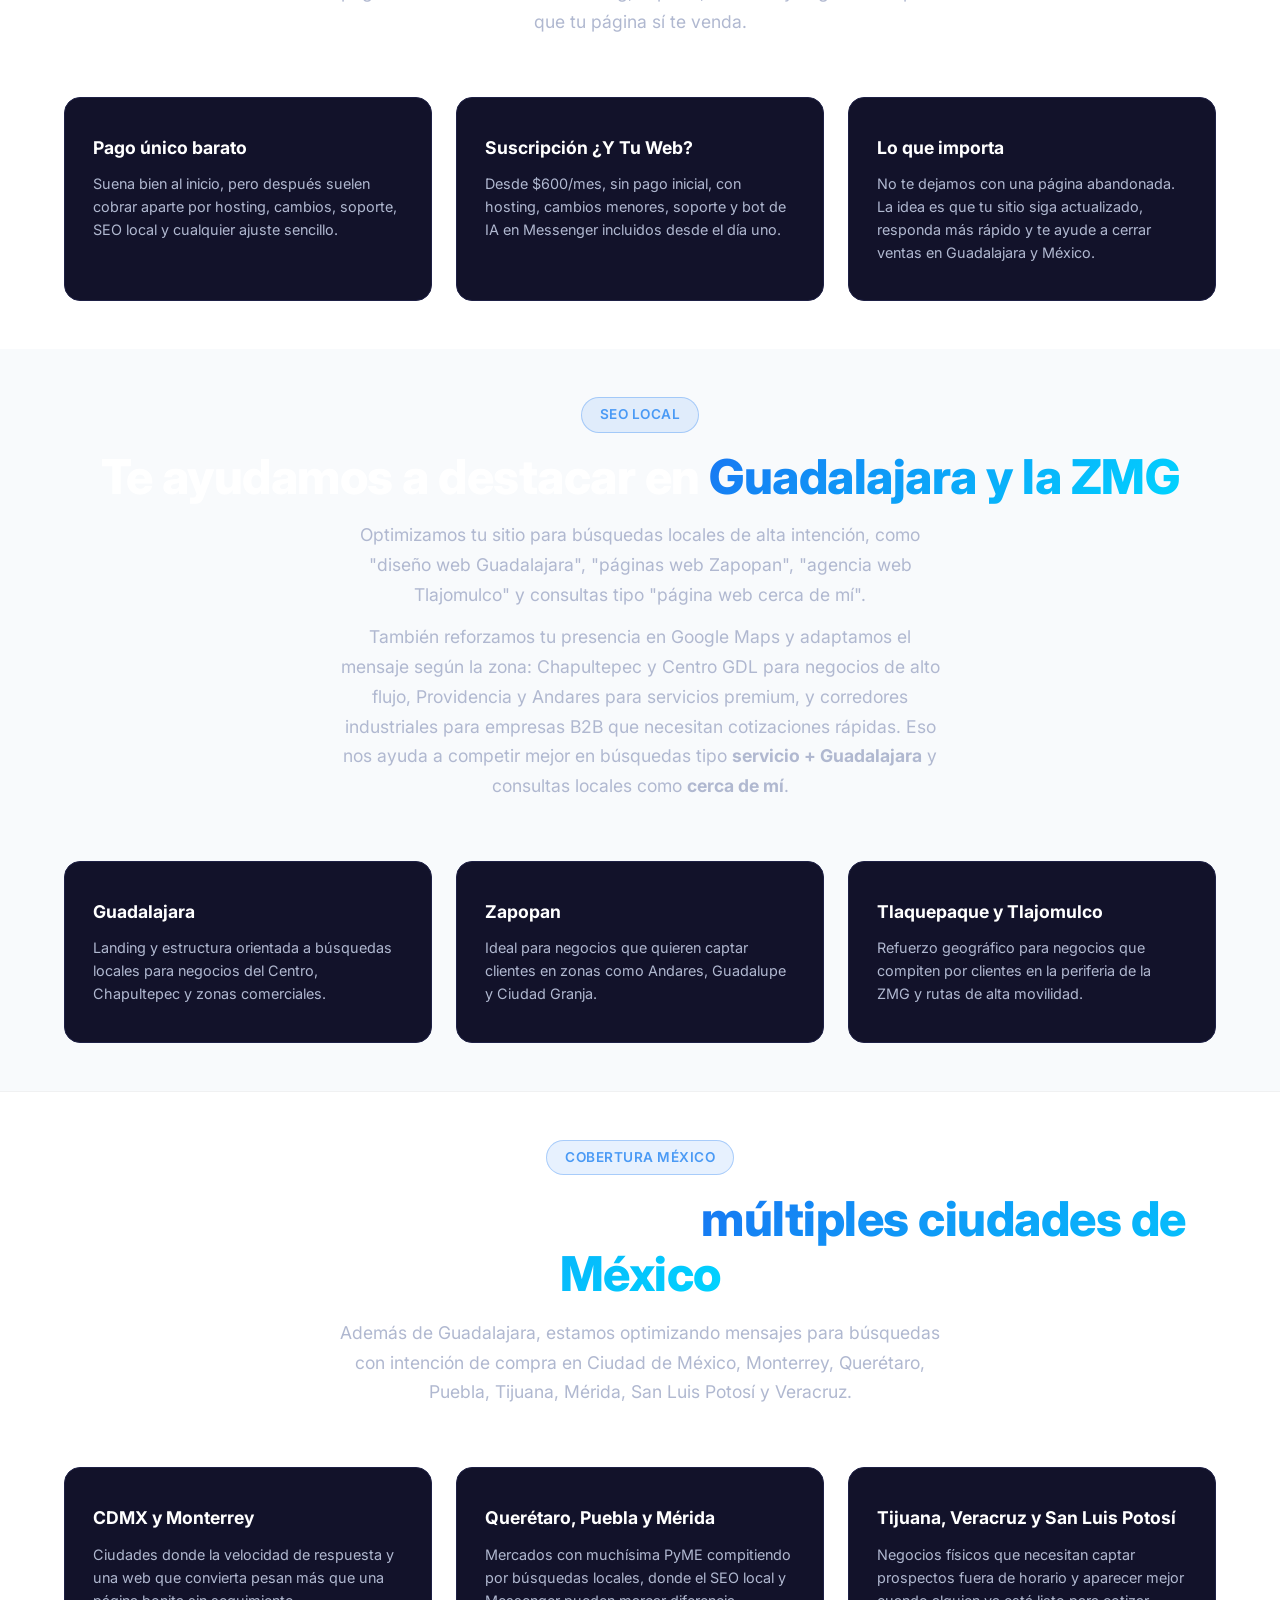
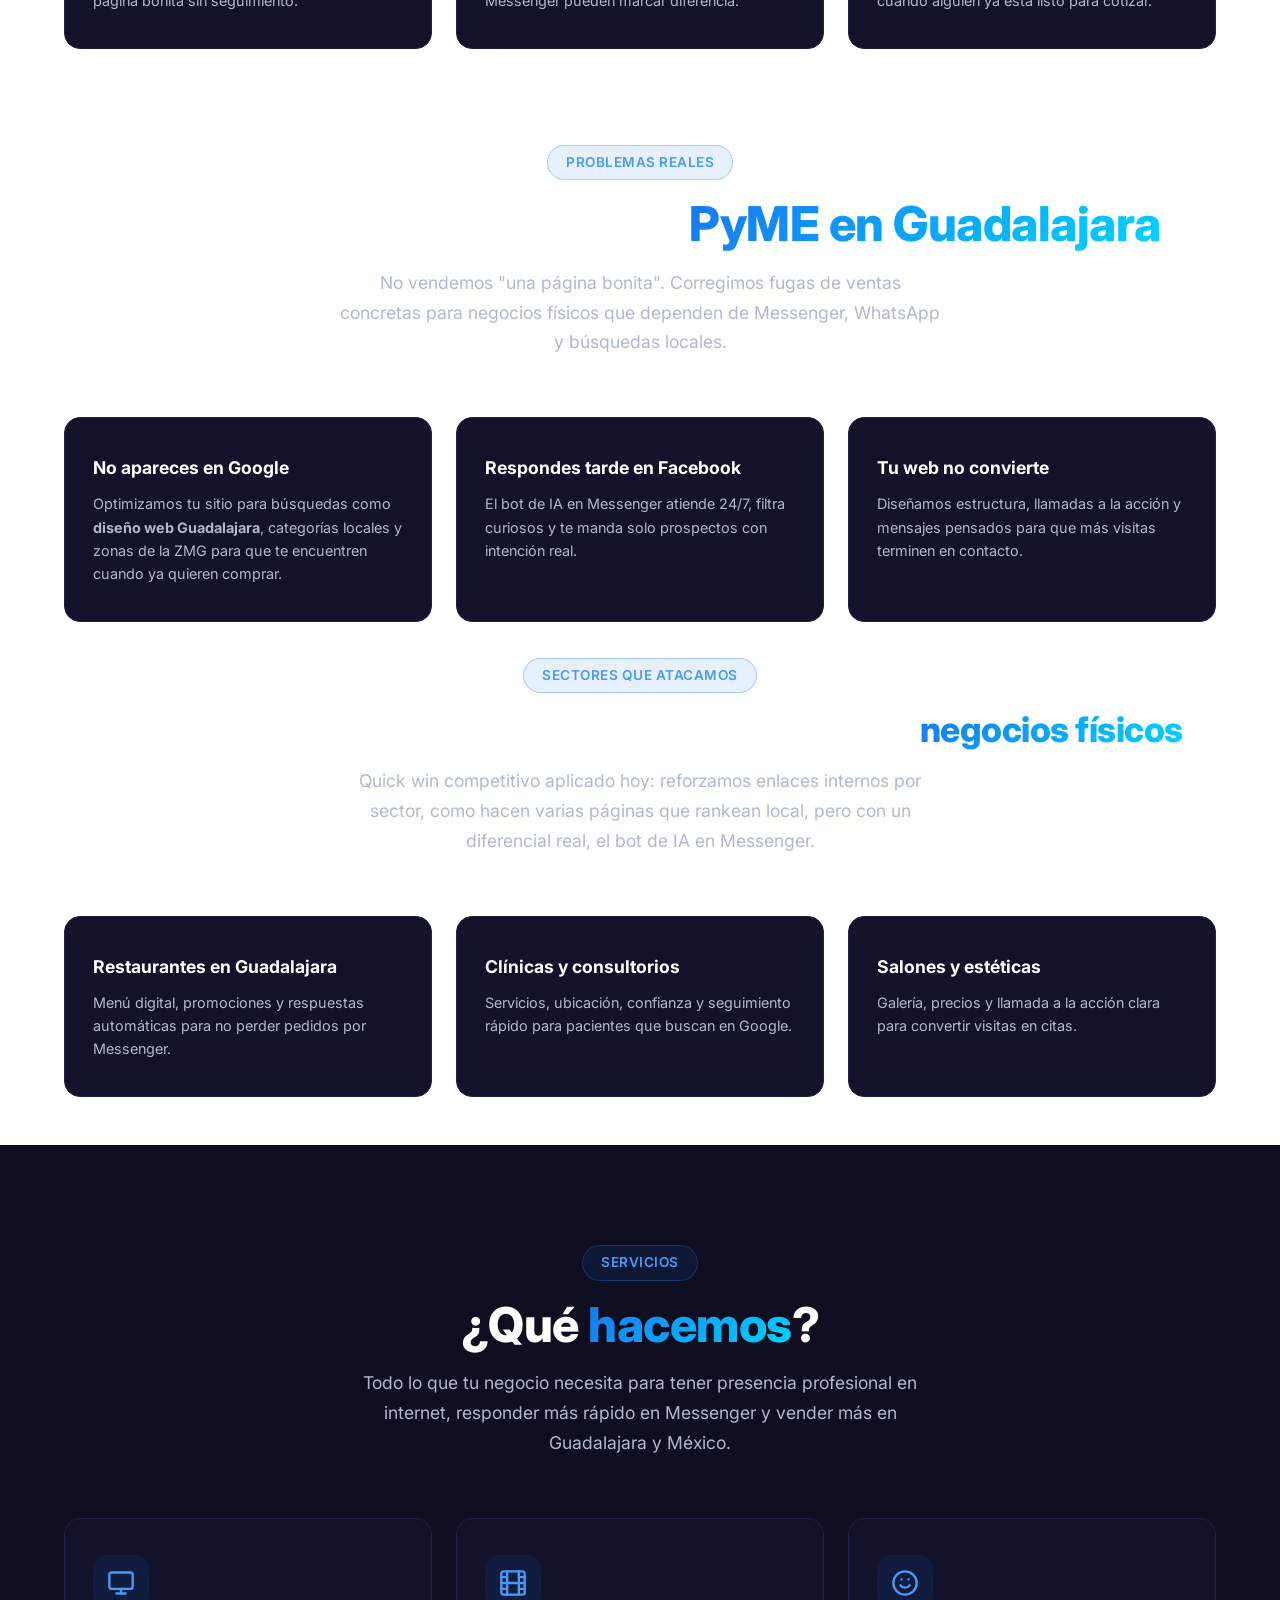
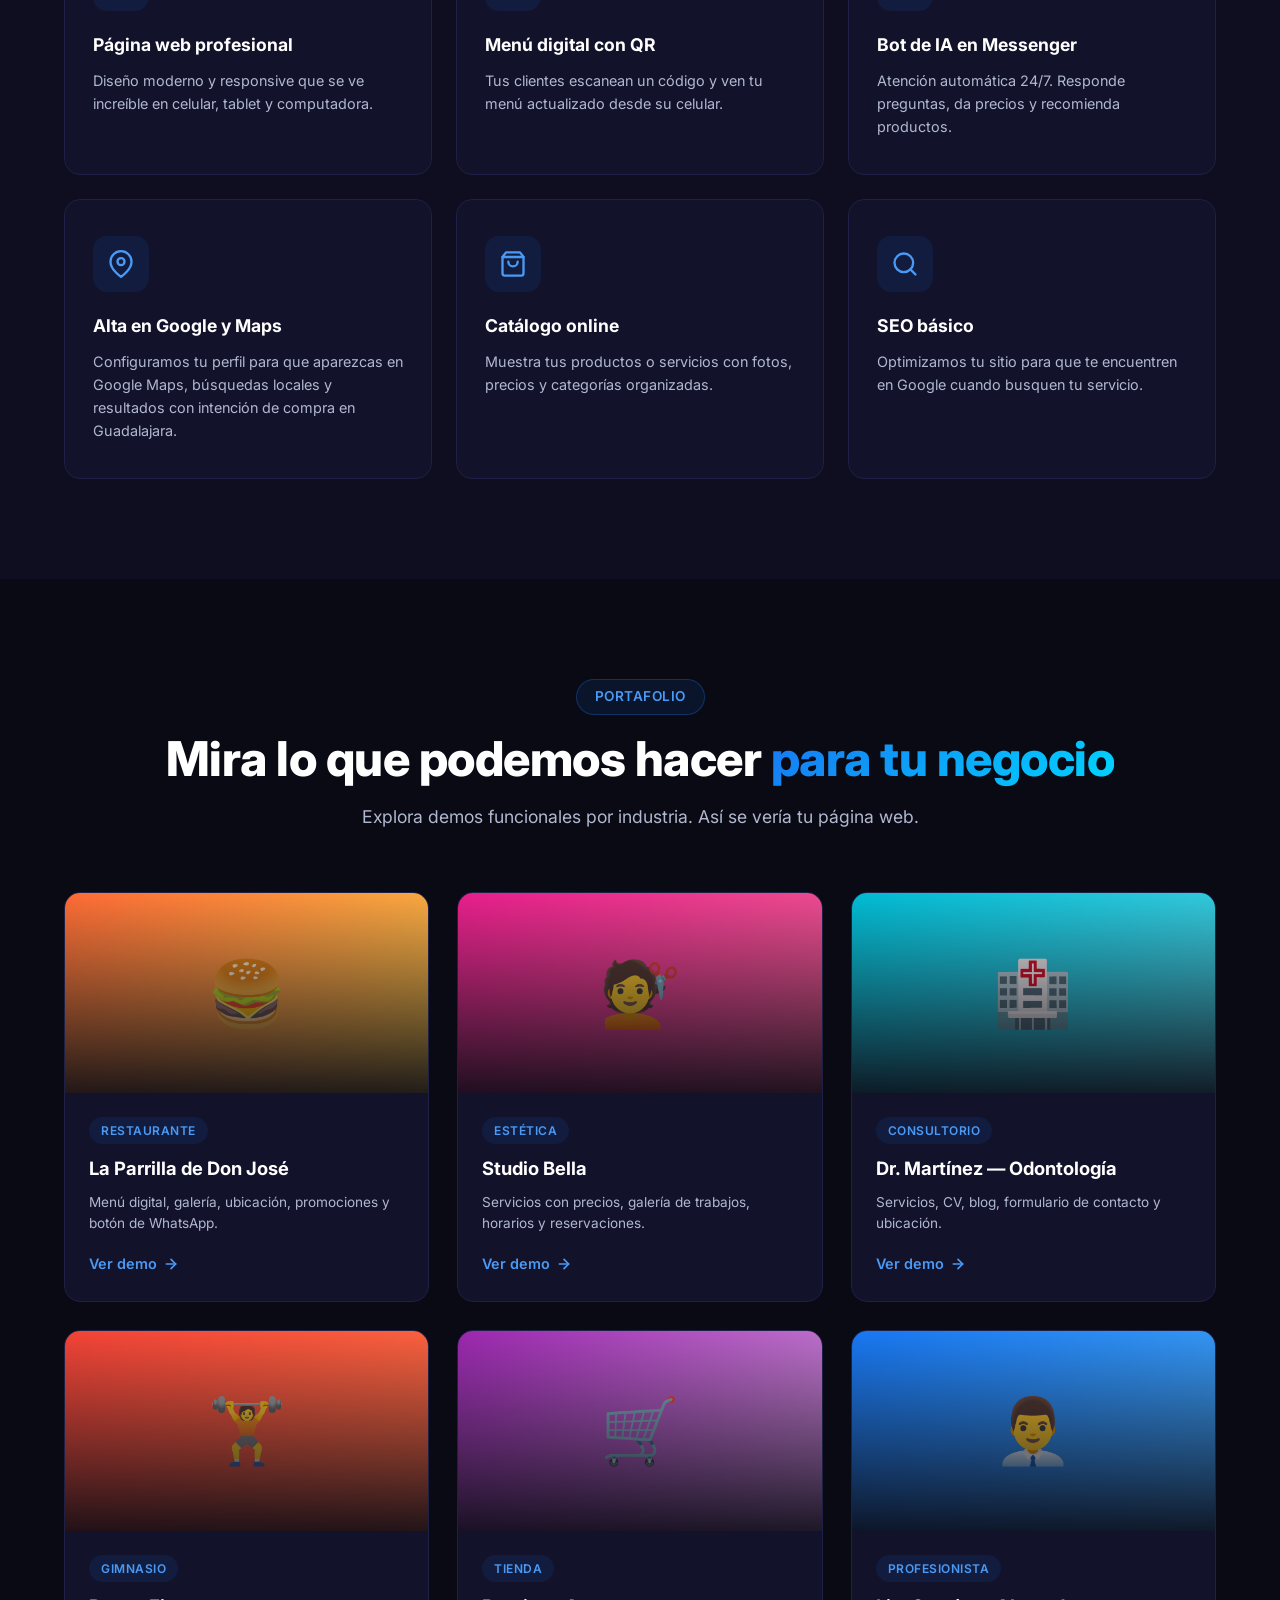
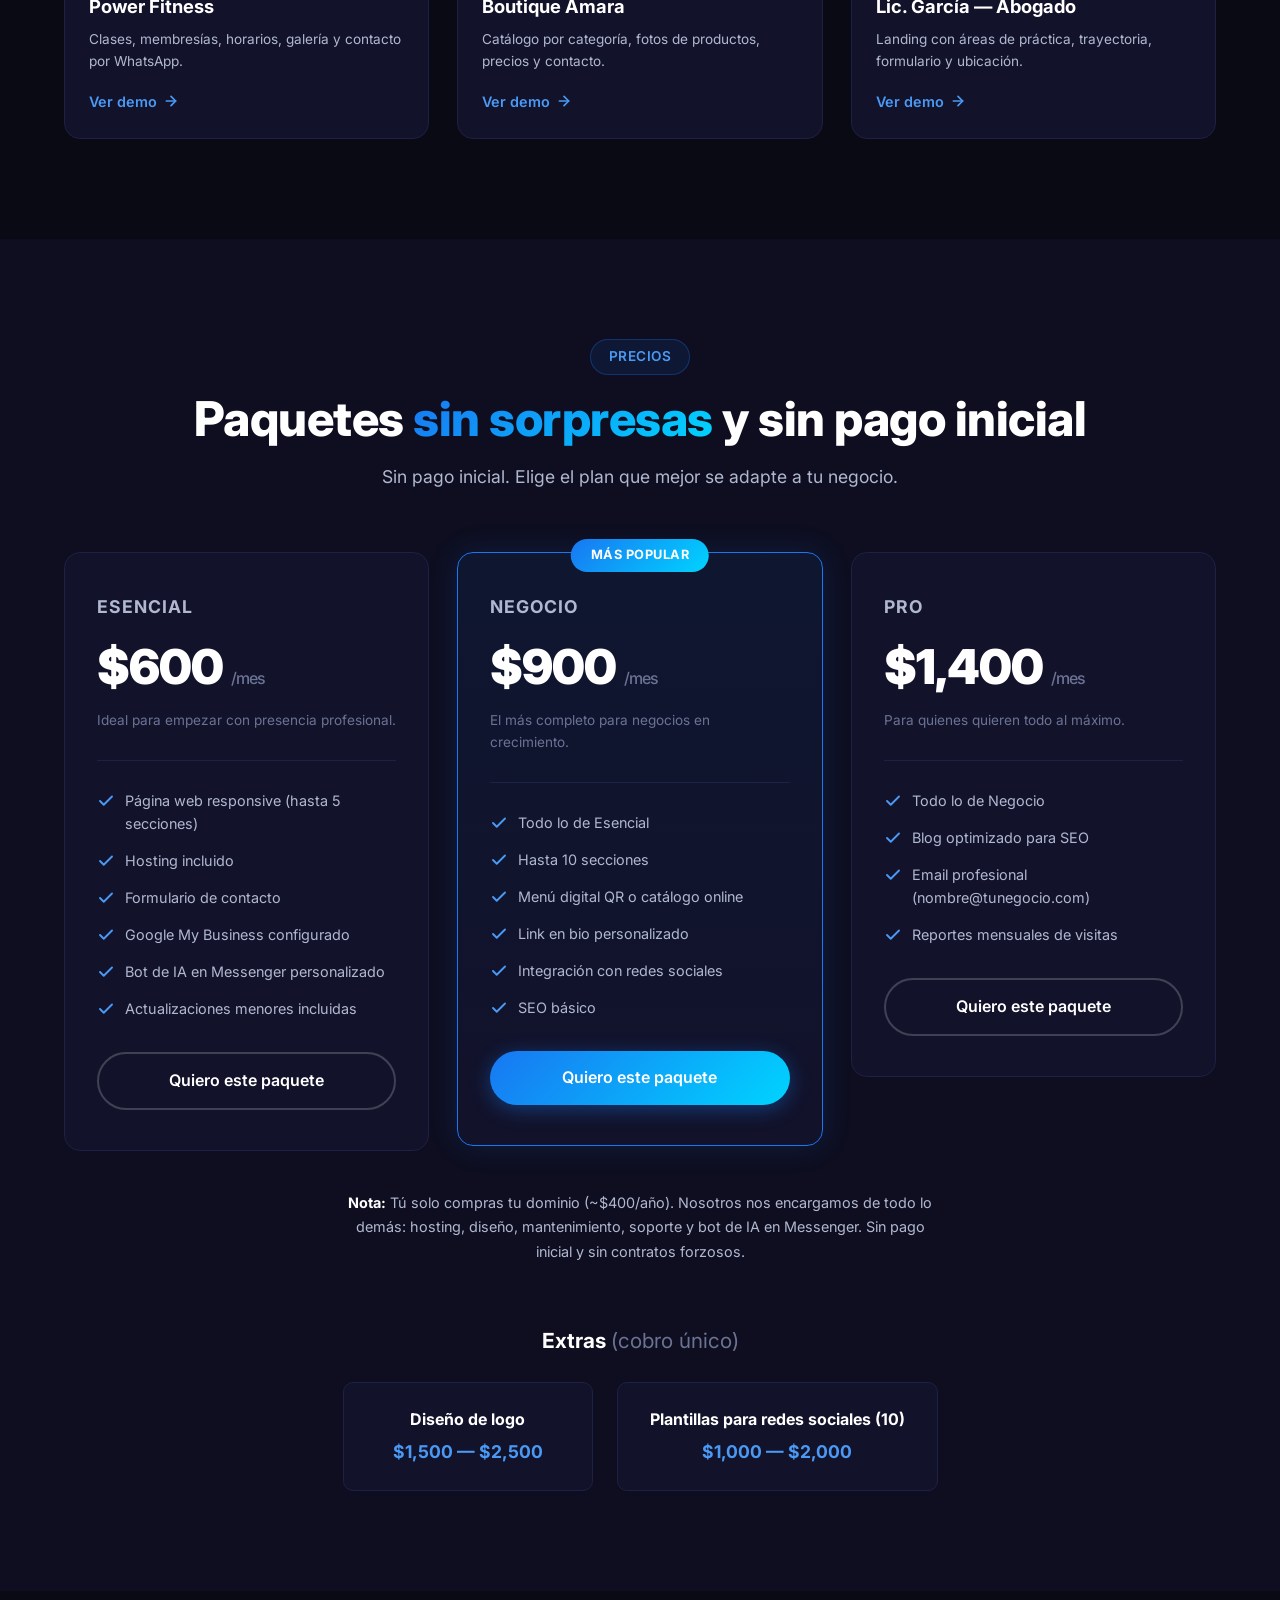
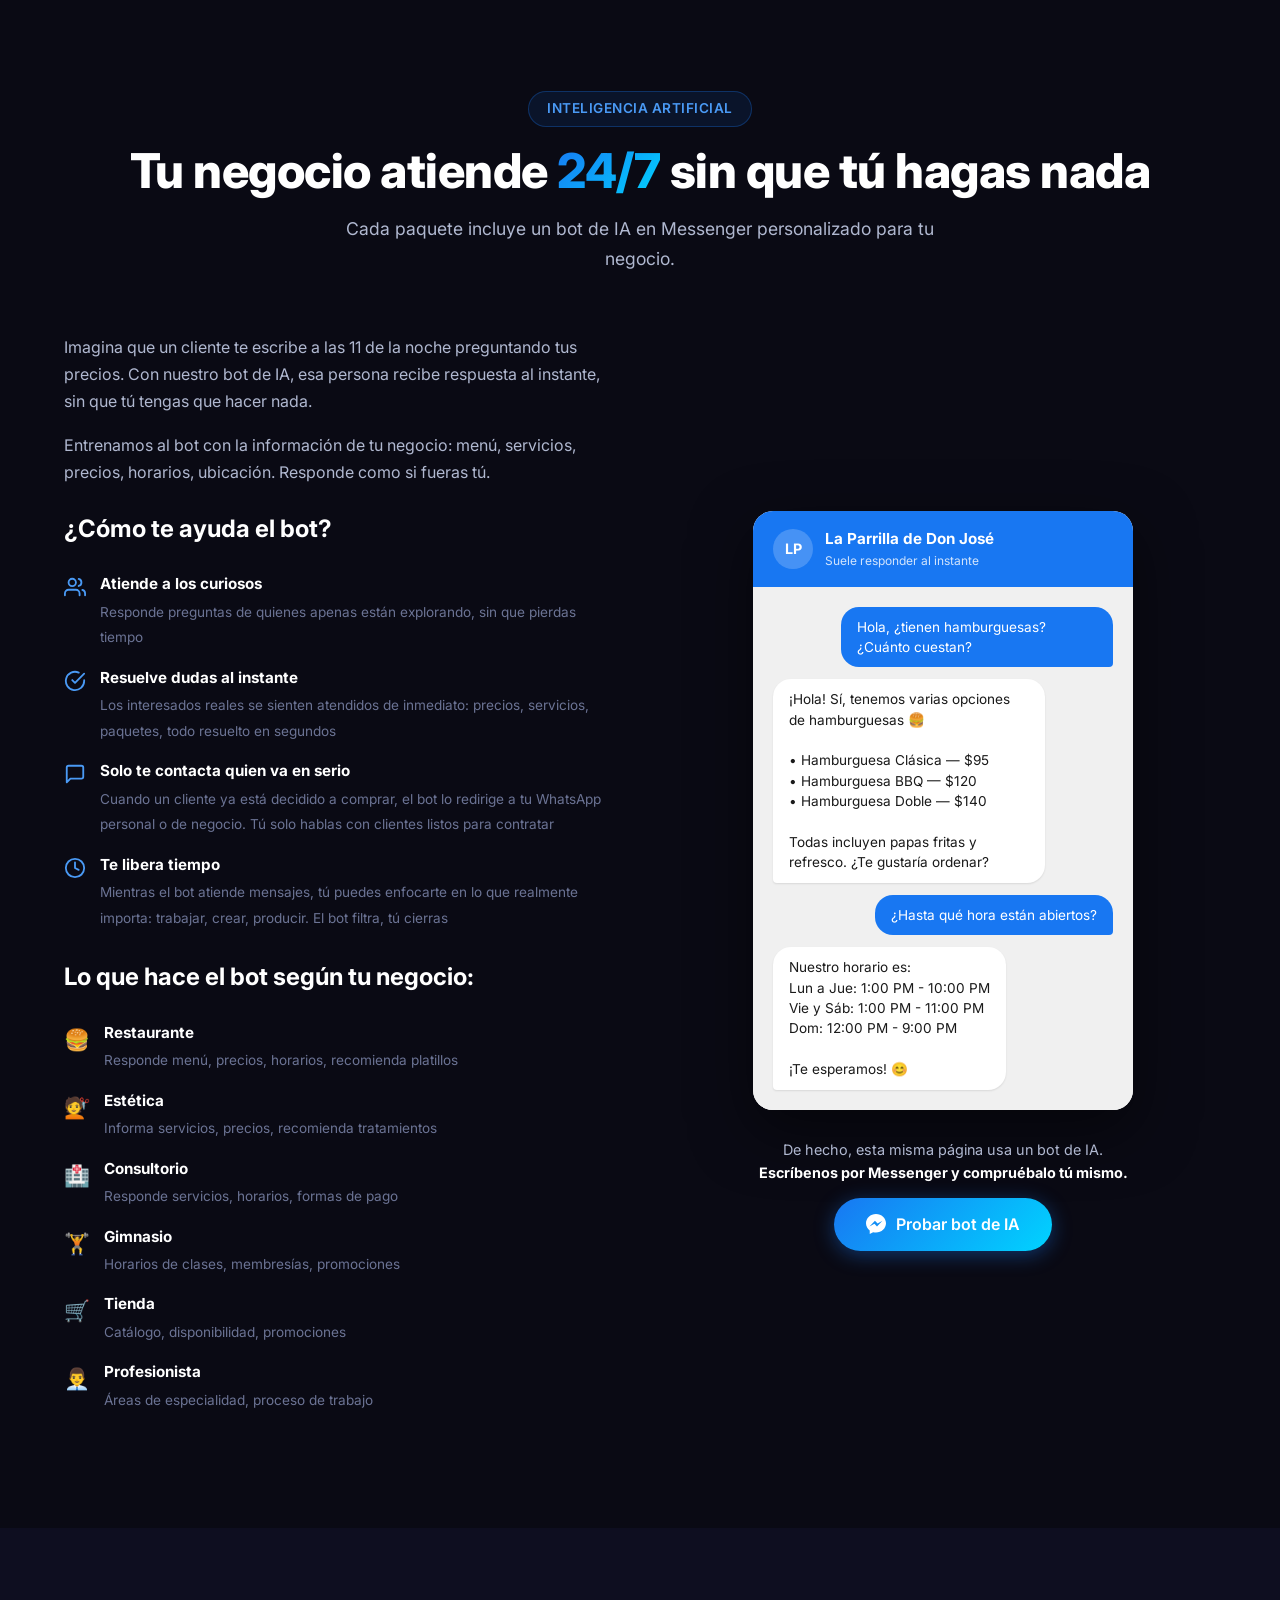
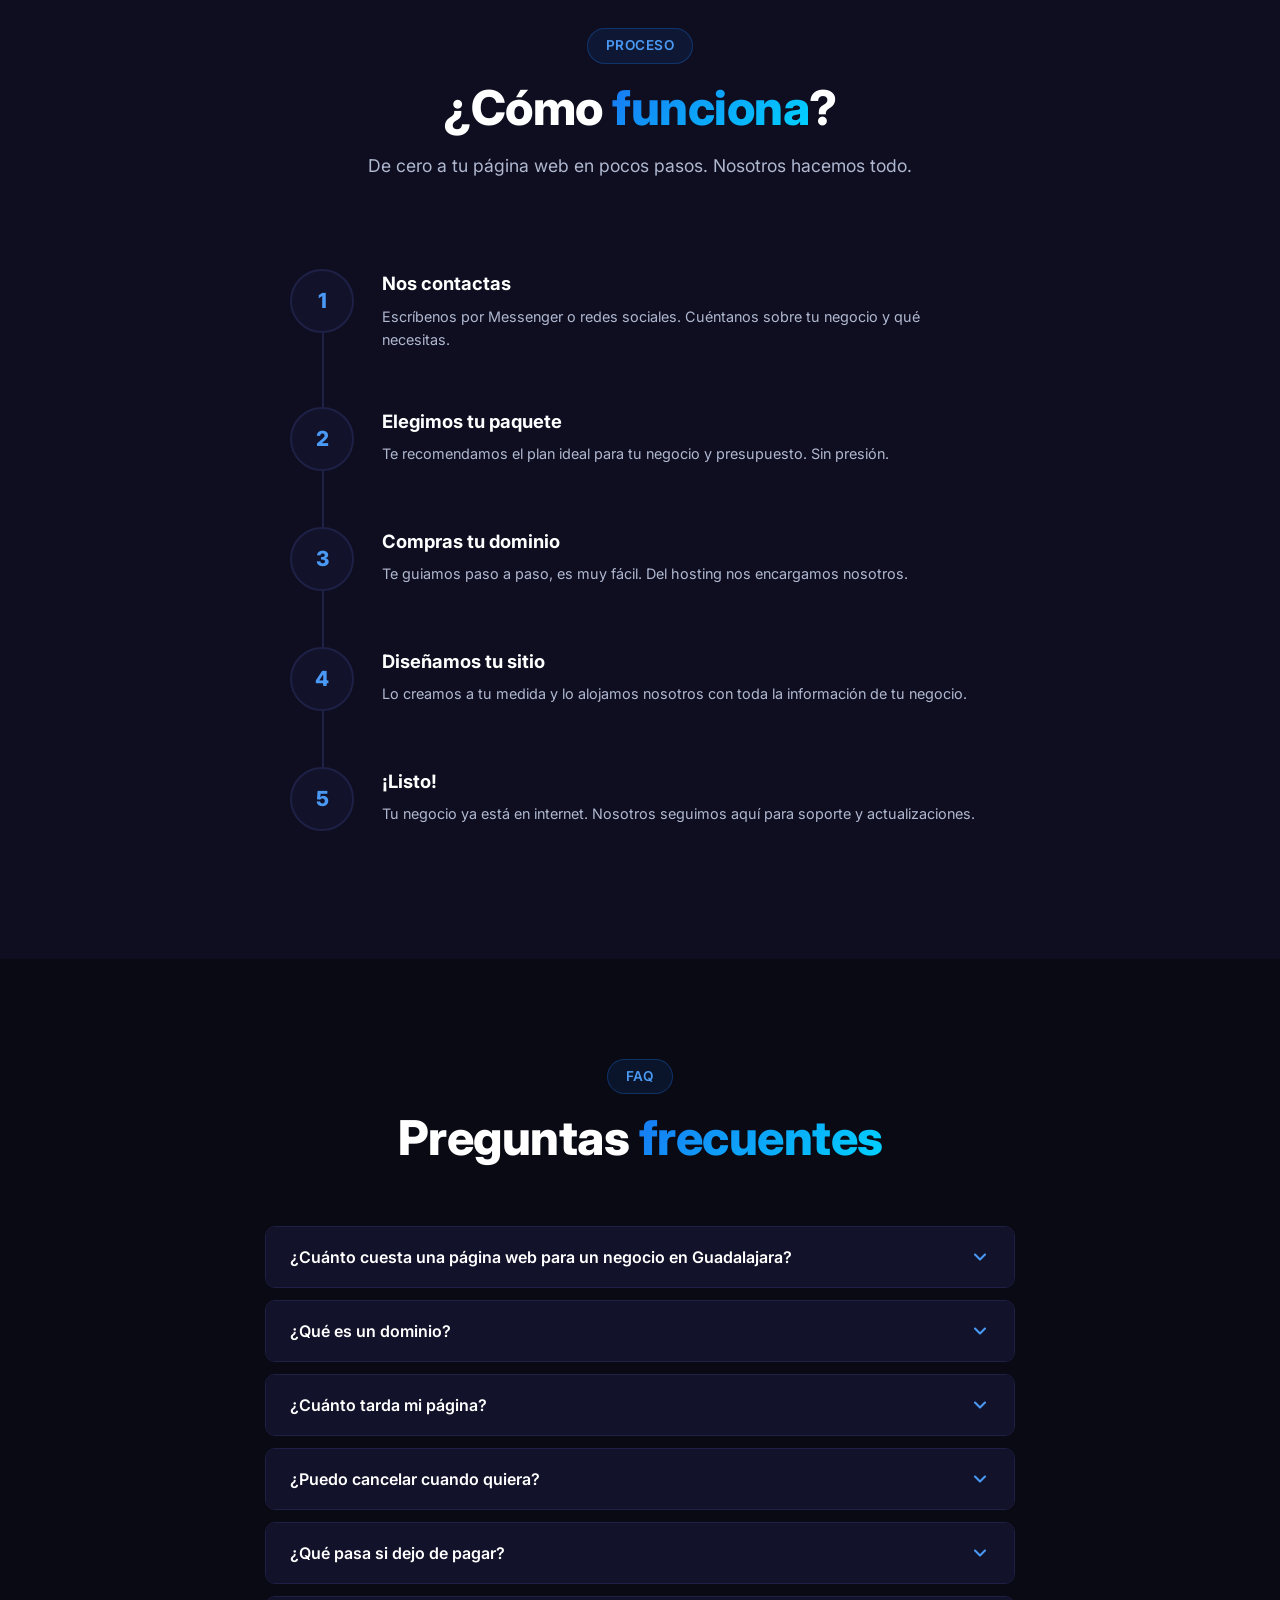
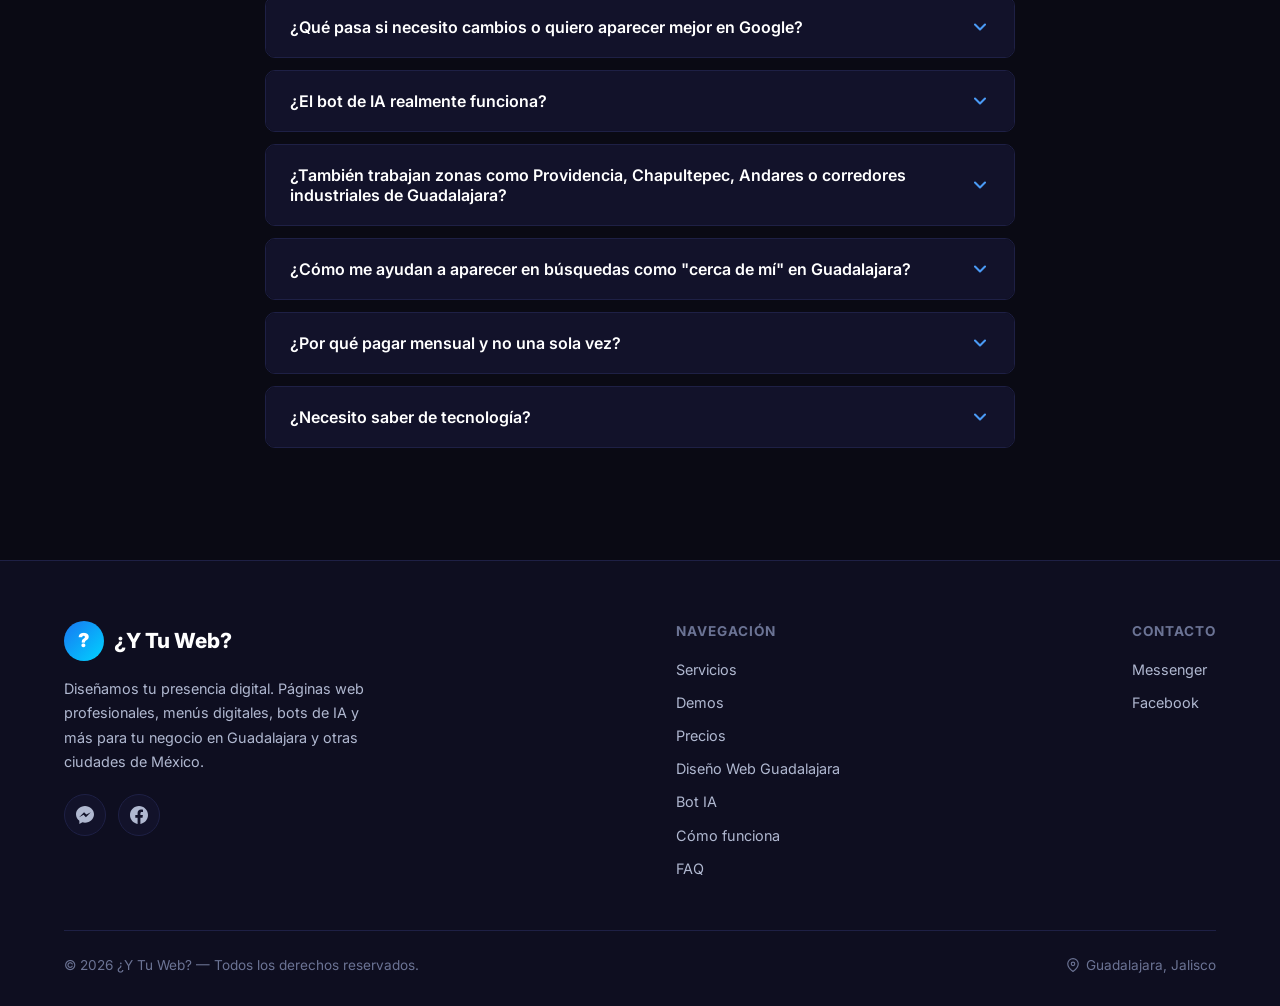
==== commit 89d93d6e: "seo: correcciones automáticas 2026-05-16" ====
--- a/index.html
+++ b/index.html
@@ -10,8 +10,8 @@
     <meta property="og:title" content="Diseño Web Guadalajara desde $600/mes para PyMEs, sin pago inicial | ¿Y Tu Web?">
     <meta property="og:description" content="Diseño web Guadalajara desde $600/mes, sin pago inicial y con bot de IA en Messenger incluido. Hecho para PyMEs y negocios físicos que no quieren perder ventas por responder tarde.">
     <meta property="og:type" content="website">
-    <meta property="og:updated_time" content="2026-05-15T15:00:00-06:00">
-    <meta property="article:modified_time" content="2026-05-15T15:00:00-06:00">
+    <meta property="og:updated_time" content="2026-05-16T15:00:00-06:00">
+    <meta property="article:modified_time" content="2026-05-16T15:00:00-06:00">
     <meta name="theme-color" content="#1877F2">
     <title>Diseño Web Guadalajara y PyMEs México desde $600/mes, sin pago inicial | ¿Y Tu Web?</title>
 
@@ -60,7 +60,7 @@
         "@type": "Place",
         "name": "Guadalajara, Jalisco, México"
       },
-      "dateModified": "2026-05-15",
+      "dateModified": "2026-05-16",
       "telephone": "+52-33-1410-2892",
       "currenciesAccepted": "MXN",
       "paymentAccepted": "Transferencia bancaria, SPEI",
@@ -271,7 +271,7 @@
       "breadcrumb": {
         "@id": "https://ytuweb.mx/#breadcrumb"
       },
-      "dateModified": "2026-05-15"
+      "dateModified": "2026-05-16"
     }
     </script>
 
@@ -528,6 +528,25 @@
                 <p>Diseñamos estructura, llamadas a la acción y mensajes pensados para que más visitas terminen en contacto.</p>
             </div>
         </div>
+        <div class="section-header reveal" style="margin-top: 36px;">
+            <span class="section-badge">Sectores que atacamos</span>
+            <h3 class="section-title" style="font-size: clamp(1.5rem, 3vw, 2.2rem);">Landing interna por giro para captar búsquedas de <span class="highlight">negocios físicos</span></h3>
+            <p class="section-subtitle">Quick win competitivo aplicado hoy: reforzamos enlaces internos por sector, como hacen varias páginas que rankean local, pero con un diferencial real, el bot de IA en Messenger.</p>
+        </div>
+        <div class="services-grid">
+            <a href="demos/restaurante.html" class="service-card reveal reveal-delay-1" style="text-decoration:none; color:inherit;">
+                <h3>Restaurantes en Guadalajara</h3>
+                <p>Menú digital, promociones y respuestas automáticas para no perder pedidos por Messenger.</p>
+            </a>
+            <a href="demos/consultorio.html" class="service-card reveal reveal-delay-2" style="text-decoration:none; color:inherit;">
+                <h3>Clínicas y consultorios</h3>
+                <p>Servicios, ubicación, confianza y seguimiento rápido para pacientes que buscan en Google.</p>
+            </a>
+            <a href="demos/estetica.html" class="service-card reveal reveal-delay-3" style="text-decoration:none; color:inherit;">
+                <h3>Salones y estéticas</h3>
+                <p>Galería, precios y llamada a la acción clara para convertir visitas en citas.</p>
+            </a>
+        </div>
     </div>
 </section>
 
